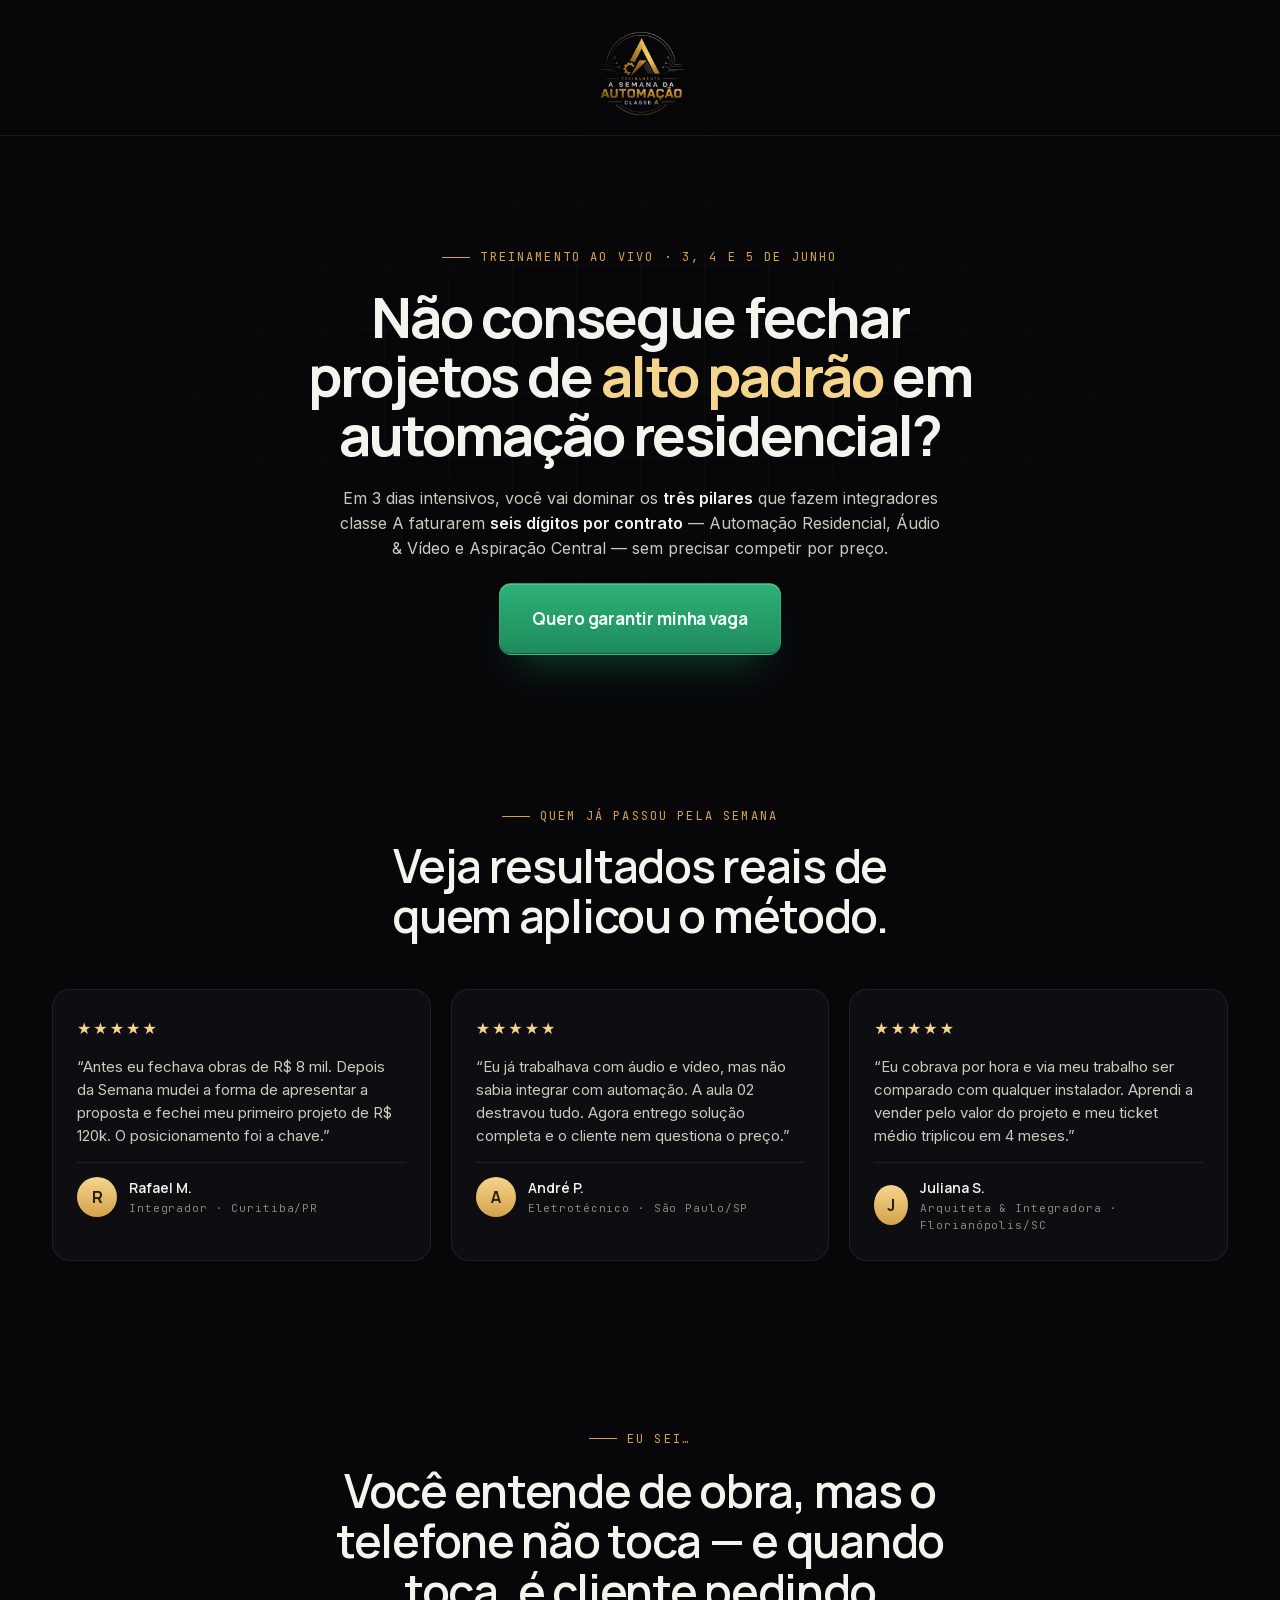
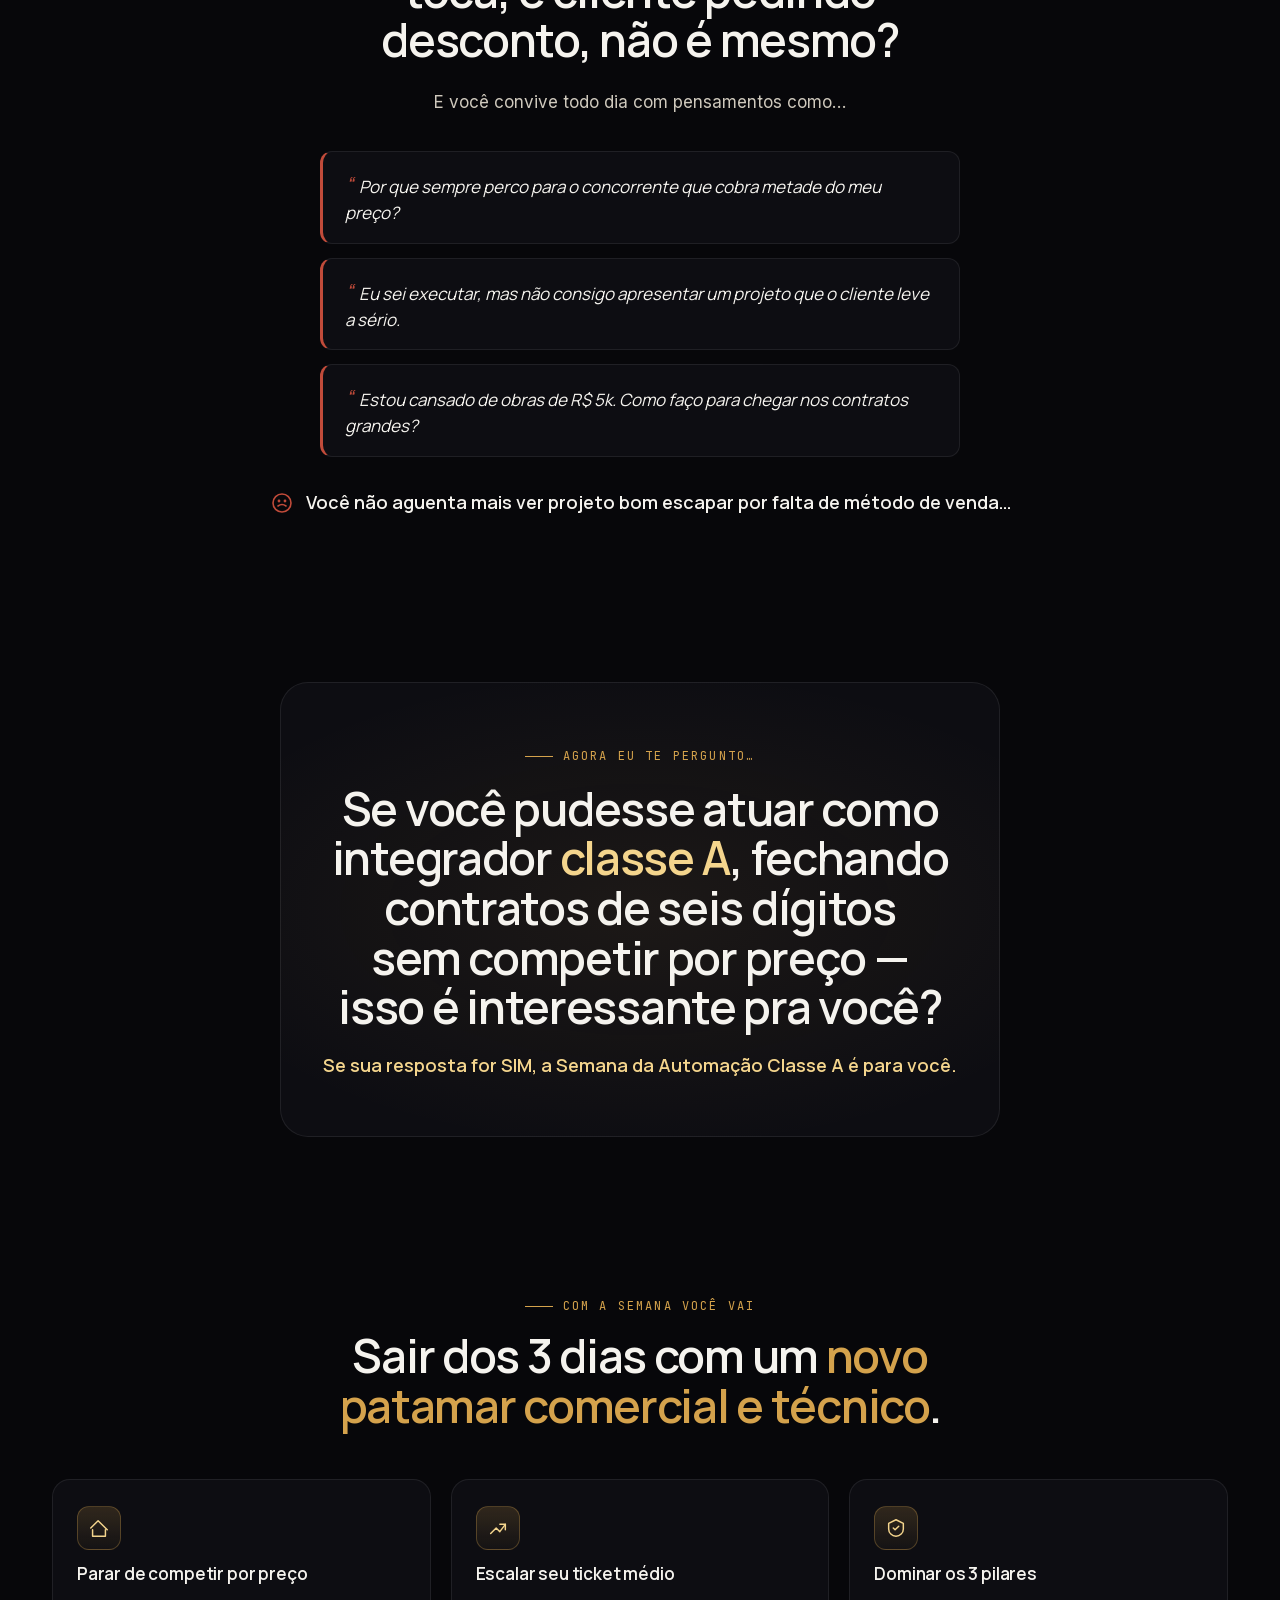
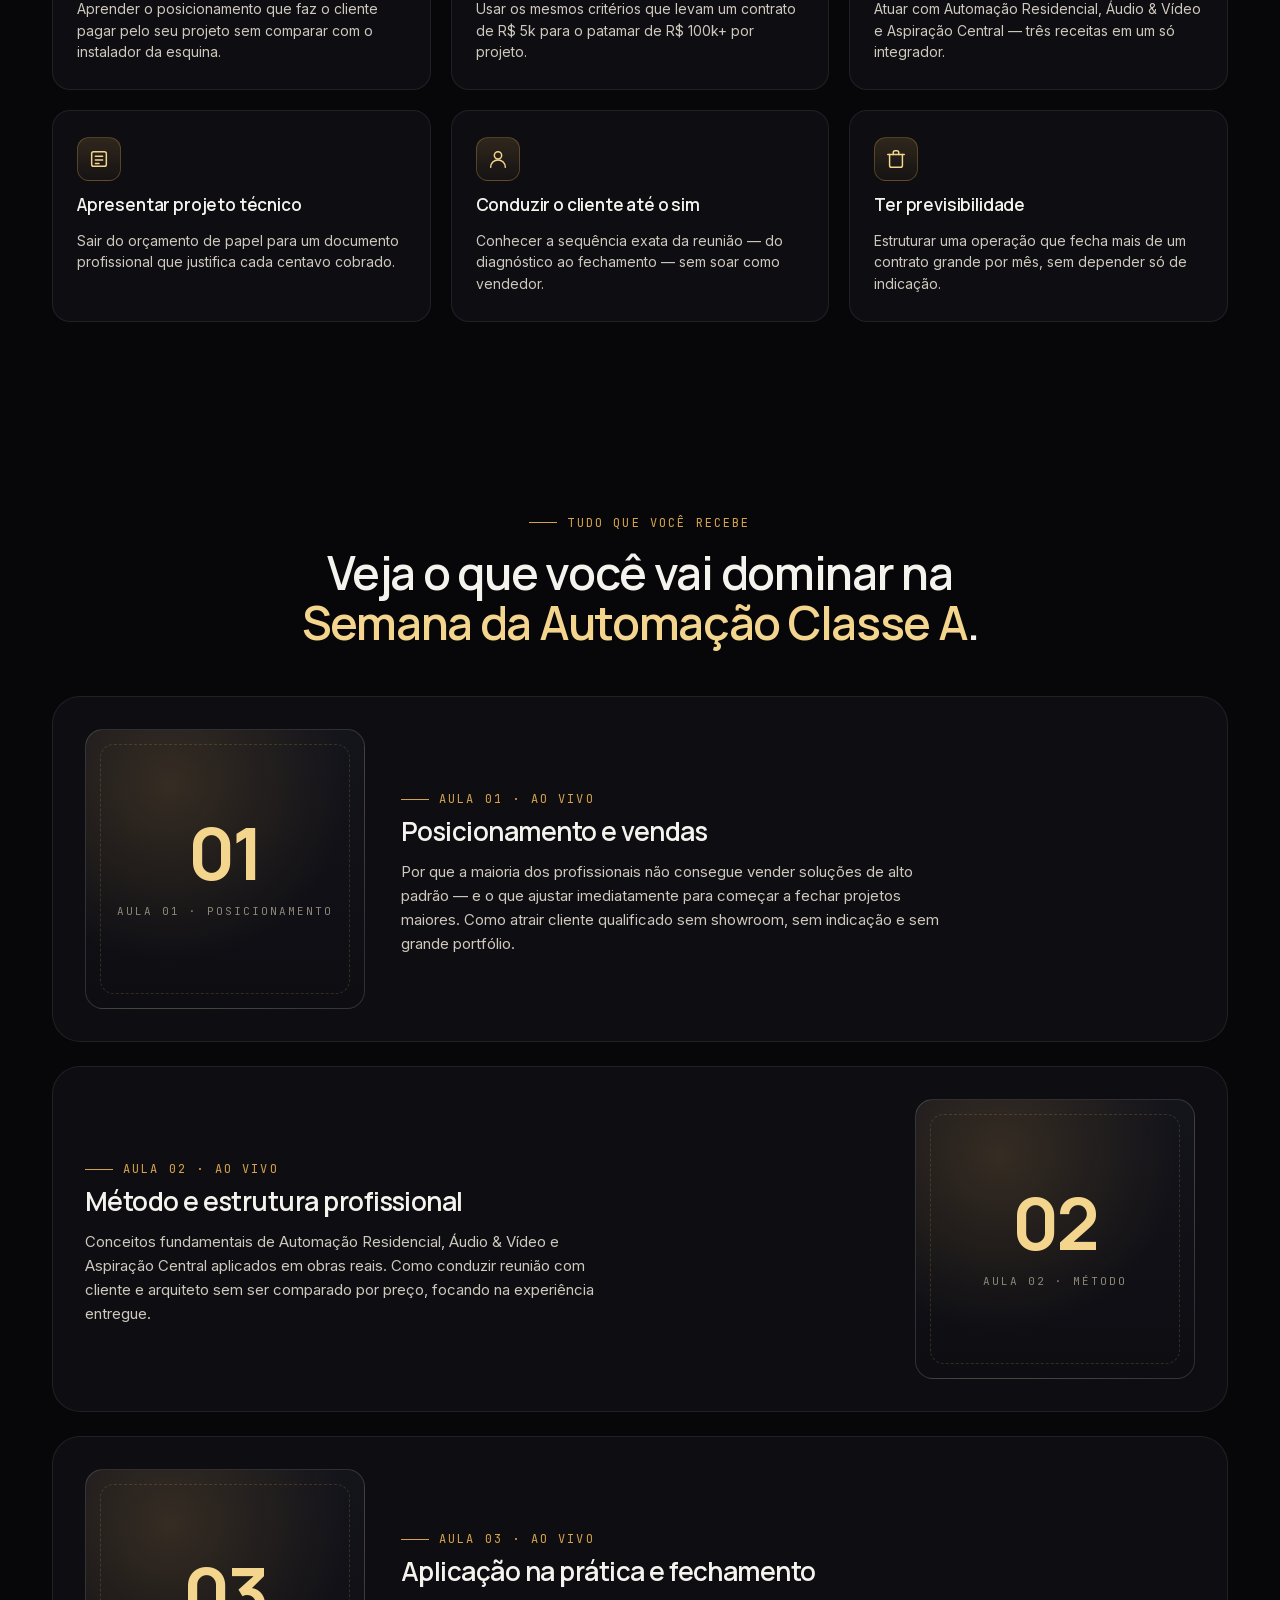
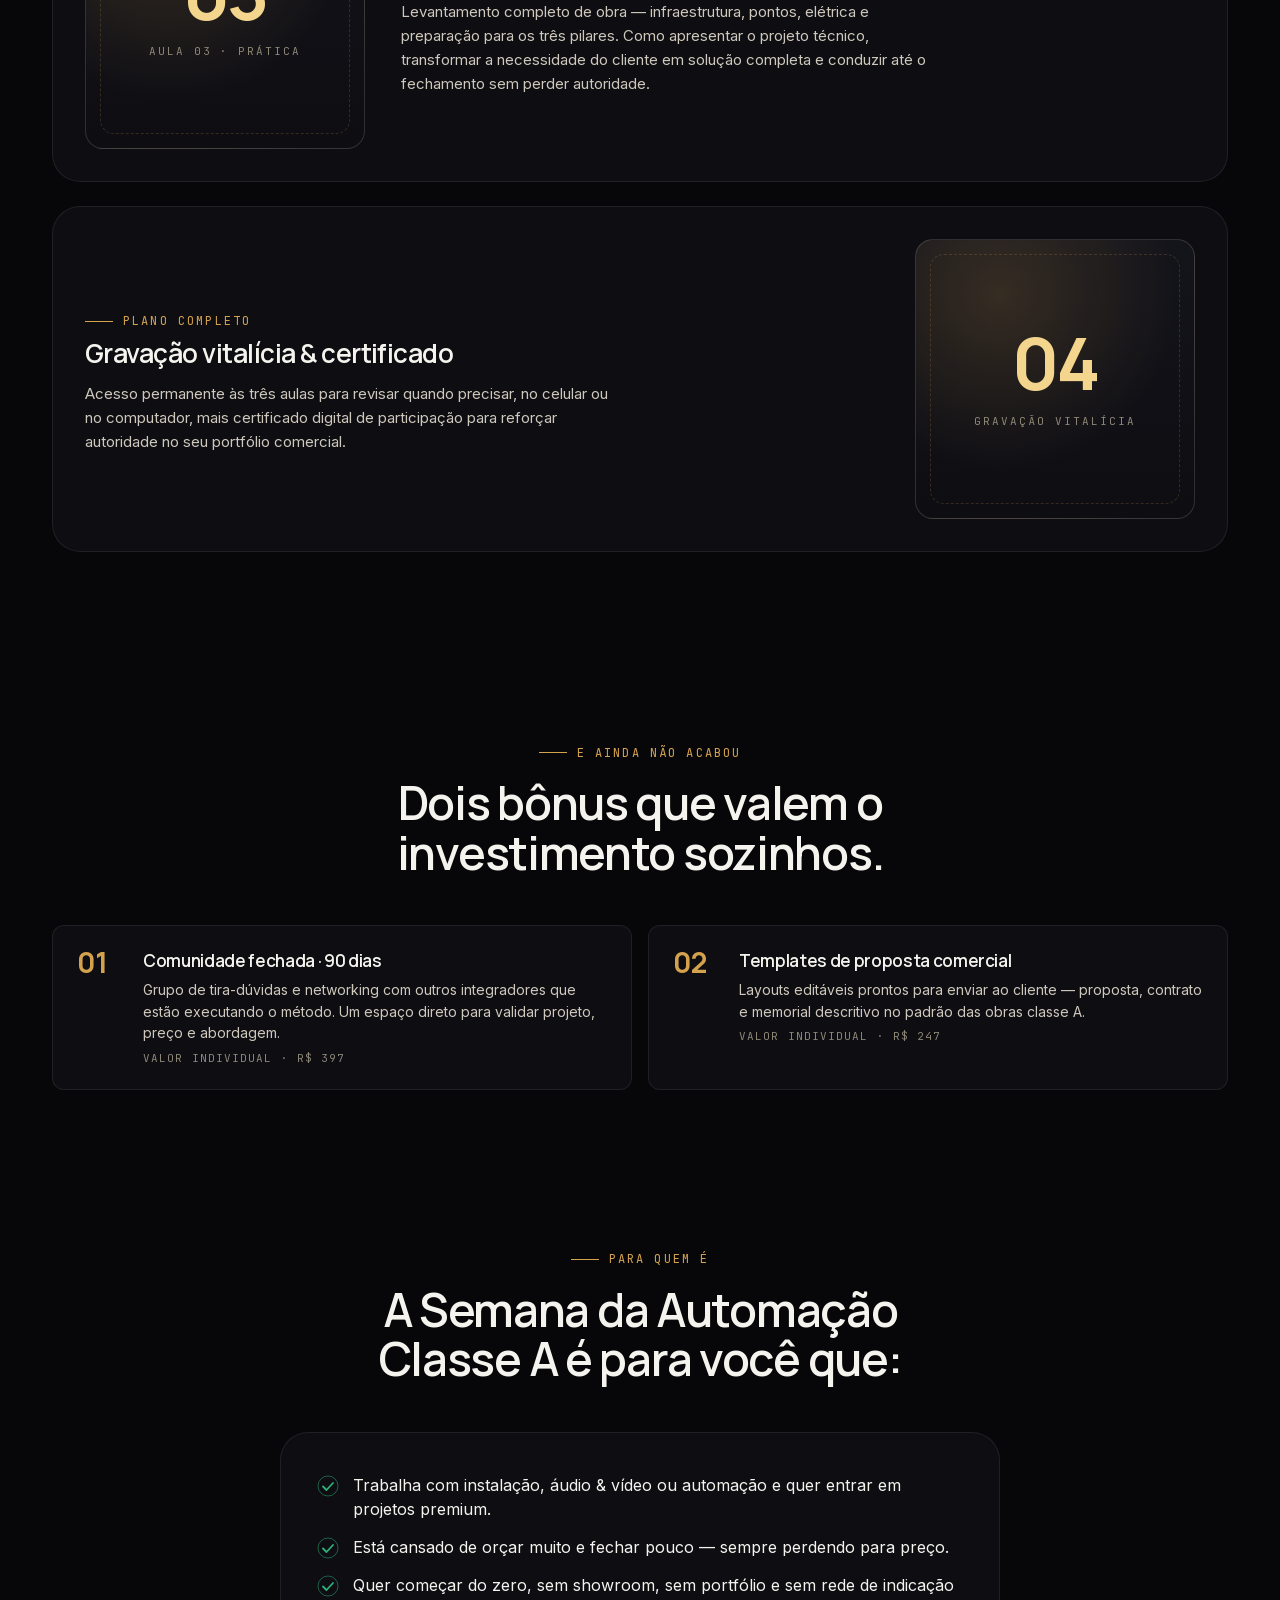
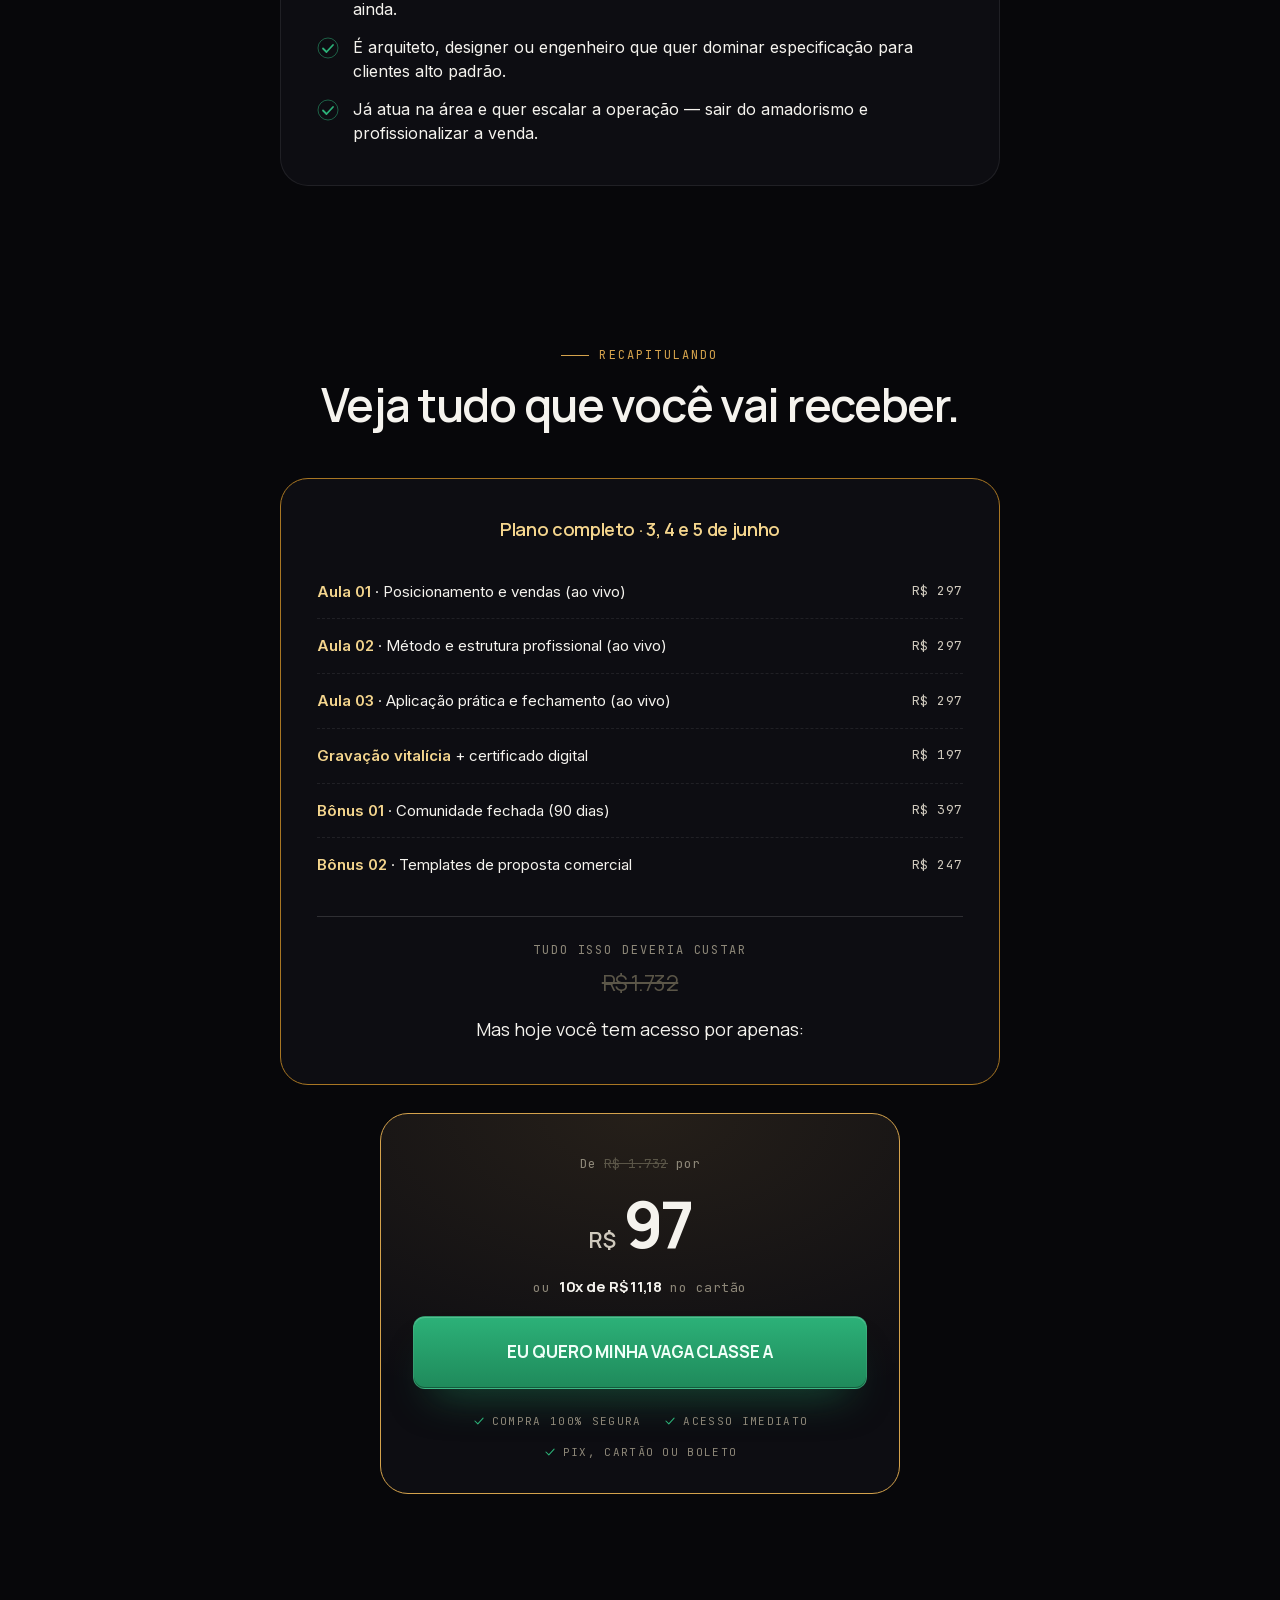
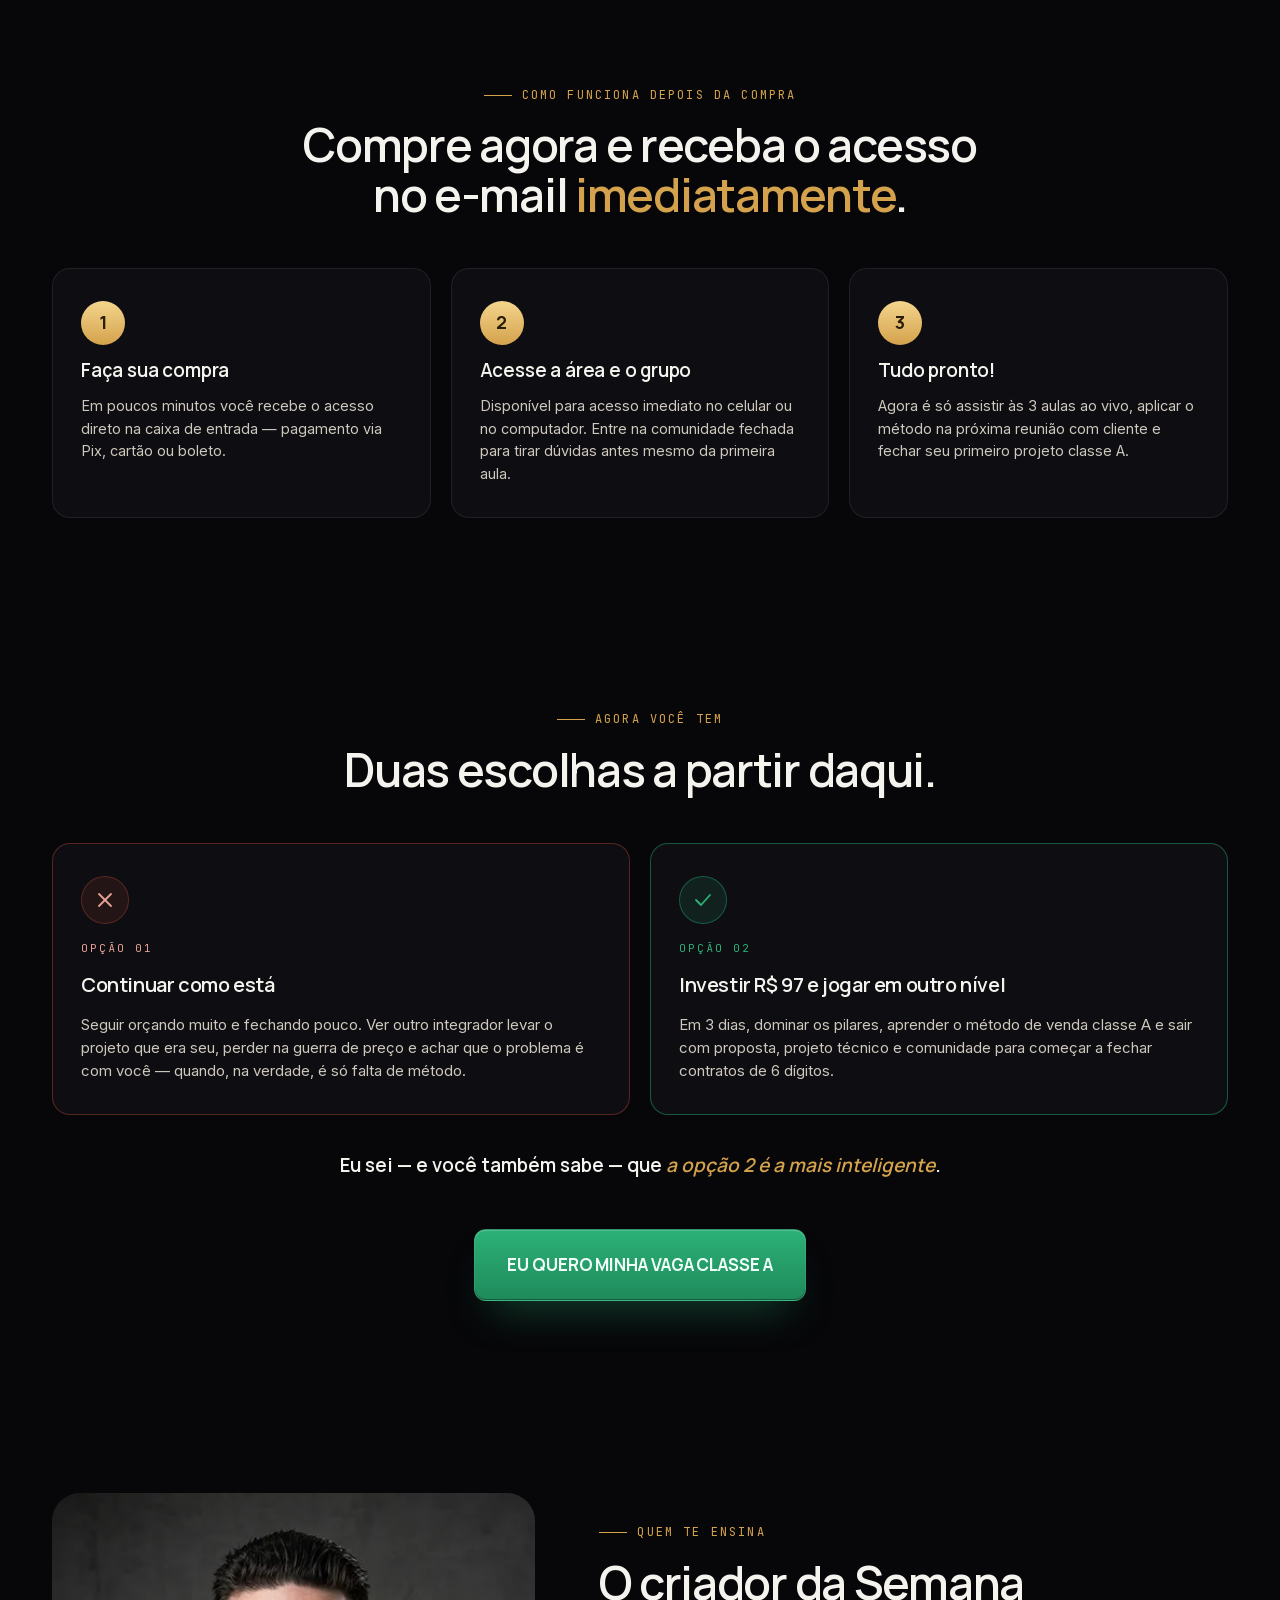
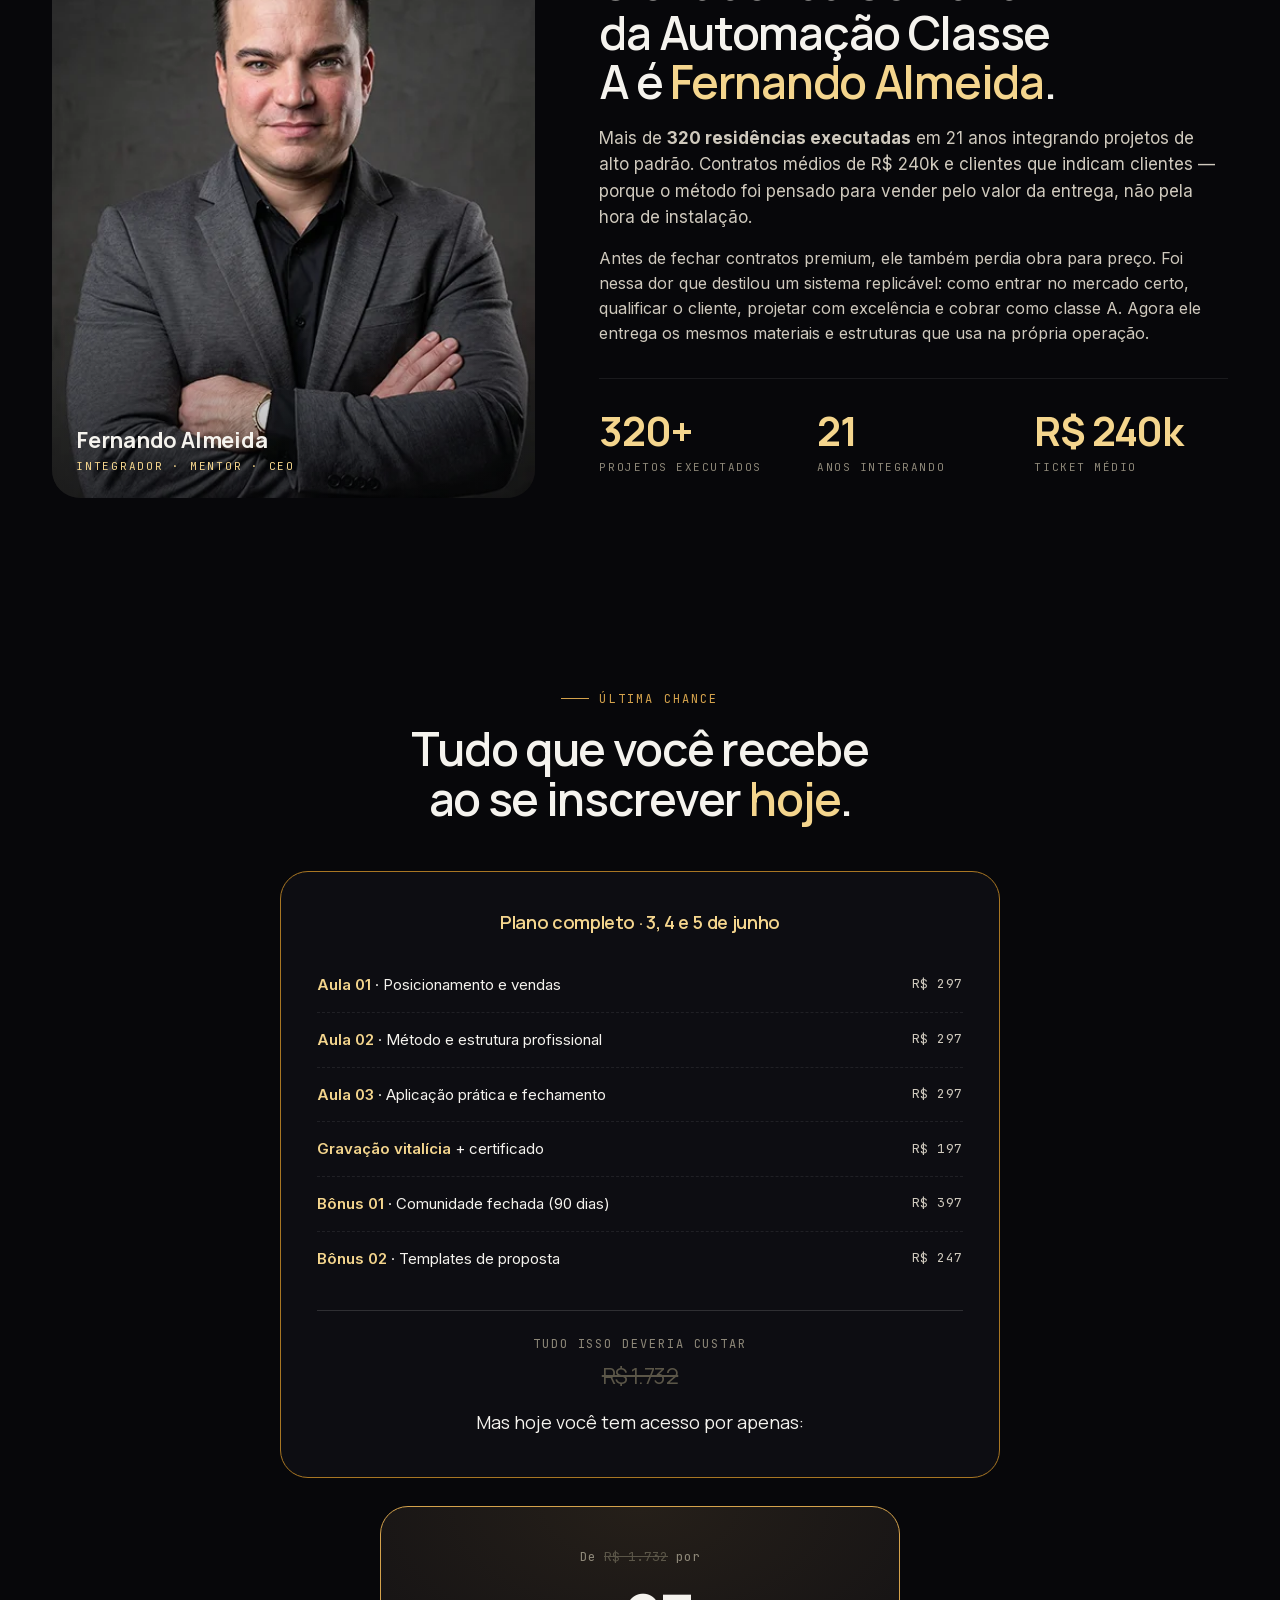
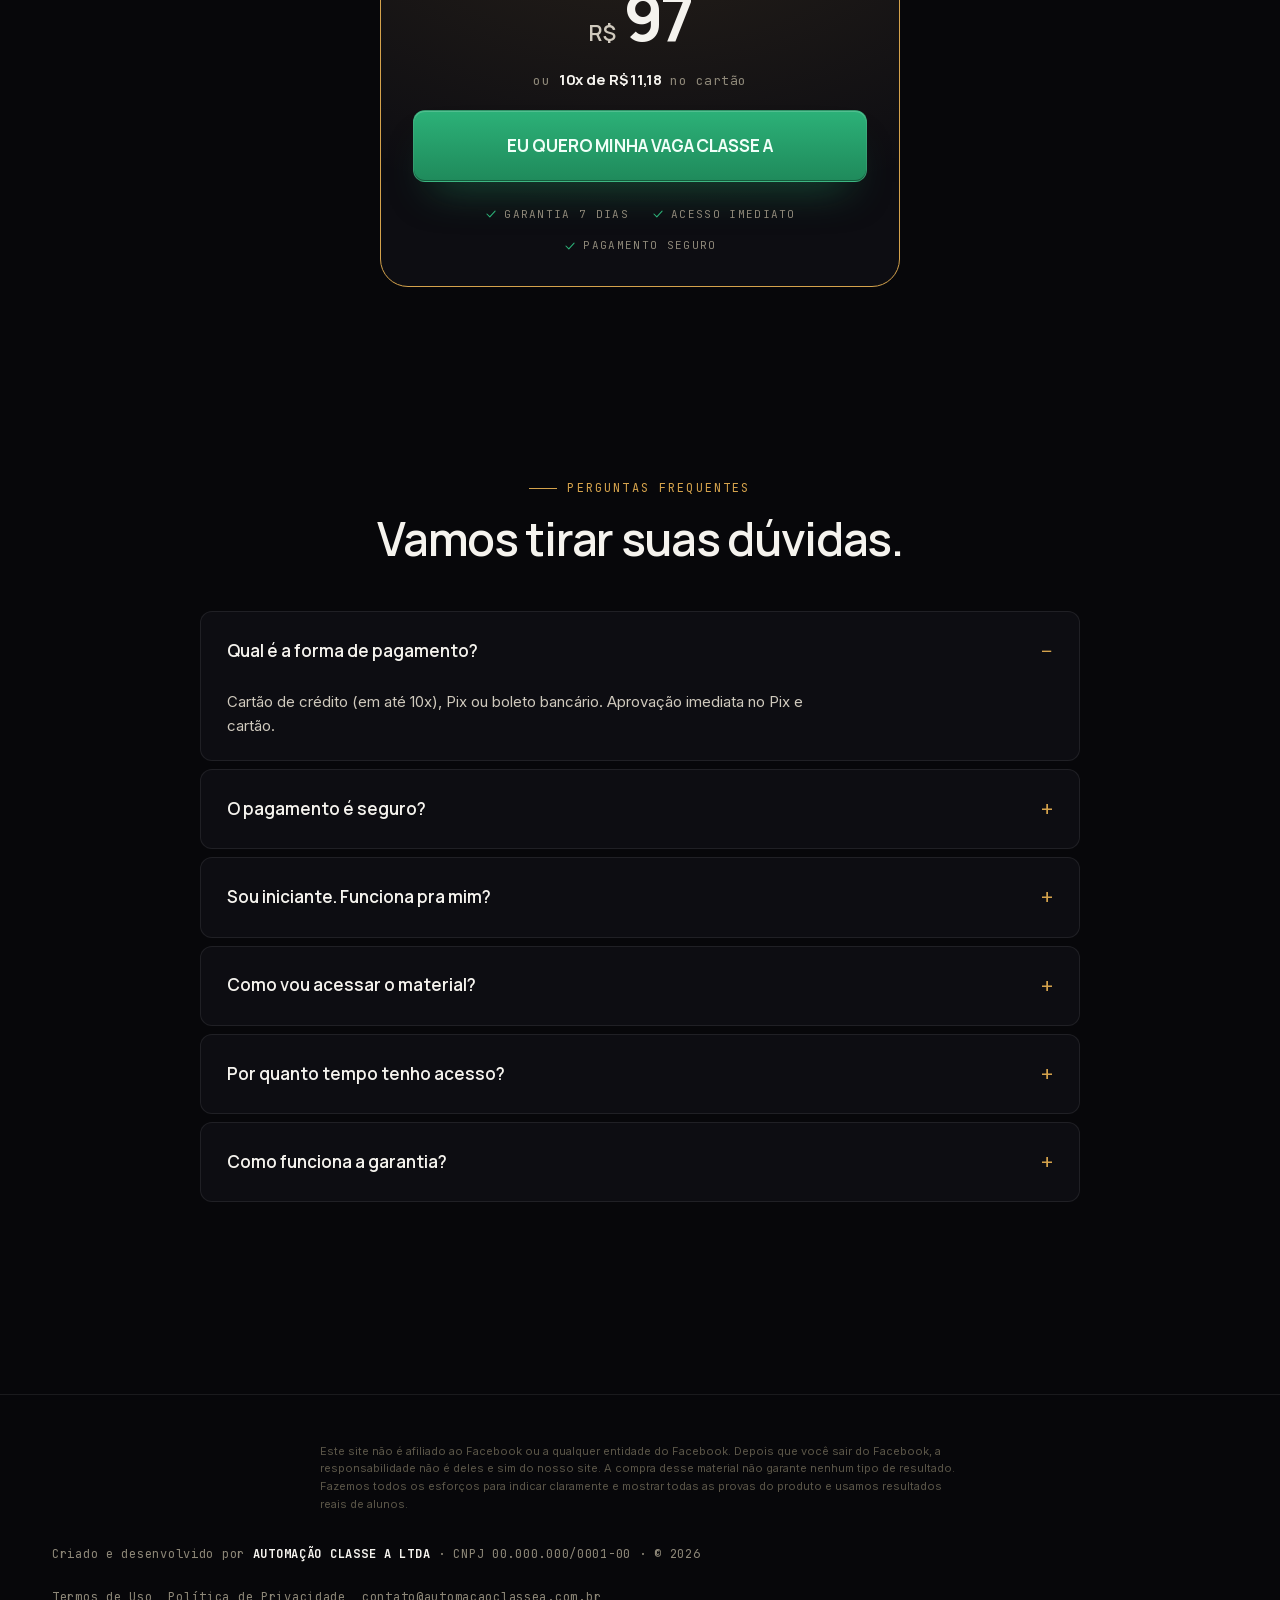
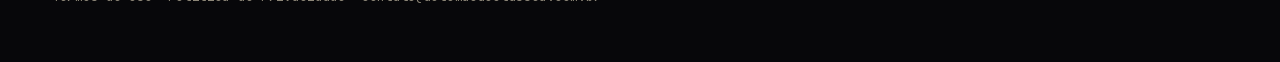
==== index2.html @ 4732d253 "Add index2.html and update thanks page" ====
<!doctype html>
<html lang="pt-BR" data-theme="dark">

<head>
  <meta charset="utf-8" />
  <meta name="viewport" content="width=device-width, initial-scale=1" />
  <title>Semana da Automação Classe A · Do zero ao cliente de alto padrão</title>

  <!-- Meta Pixel Code -->
  <script>
    !function (f, b, e, v, n, t, s) {
      if (f.fbq) return; n = f.fbq = function () {
        n.callMethod ?
          n.callMethod.apply(n, arguments) : n.queue.push(arguments)
      };
      if (!f._fbq) f._fbq = n; n.push = n; n.loaded = !0; n.version = '2.0';
      n.queue = []; t = b.createElement(e); t.async = !0;
      t.src = v; s = b.getElementsByTagName(e)[0];
      s.parentNode.insertBefore(t, s)
    }(window, document, 'script',
      'https://connect.facebook.net/en_US/fbevents.js');
    fbq('init', '855034380426900');
    fbq('track', 'PageView');
  </script>
  <noscript><img height="1" width="1" style="display:none"
      src="https://www.facebook.com/tr?id=855034380426900&ev=PageView&noscript=1" alt="" /></noscript>
  <!-- End Meta Pixel Code -->

  <link rel="preload" href="fonts/manrope-latin.woff2" as="font" type="font/woff2" crossorigin />
  <link rel="preload" href="fonts/inter-latin.woff2" as="font" type="font/woff2" crossorigin />
  <link rel="preload" href="fonts/jetbrainsmono-latin.woff2" as="font" type="font/woff2" crossorigin />

  <link rel="stylesheet" href="styles.css" />

  <style>
    /* =============================================================
       Estilos específicos do modelo-olimpo (PAS + AIDA + Hormozi)
       Estendem o design system de styles.css
       ============================================================= */

    /* ---------- Bloco 1 · Header simples ---------- */
    .lp-header {
      padding: 28px 0 16px;
      text-align: center;
      border-bottom: 1px solid var(--line);
    }
    .lp-header img {
      width: 88px;
      height: auto;
      margin: 0 auto;
      display: block;
      filter: drop-shadow(0 8px 18px rgba(0, 0, 0, 0.5));
    }

    /* ---------- Bloco 2 · Hero (variante PAS, sem countdown) ---------- */
    .hero.hero--pas { padding-top: 64px; padding-bottom: 64px; }
    @media (max-width: 820px) {
      .hero.hero--pas { padding-top: 48px; padding-bottom: 48px; }
    }
    .hero--pas .hero-inner-2 {
      max-width: 760px;
      margin: 0 auto;
      text-align: center;
      display: flex;
      flex-direction: column;
      align-items: center;
      gap: 22px;
      padding: 48px 0 24px;
    }
    .hero--pas h1 {
      font-size: clamp(36px, 4.4vw, 58px);
      line-height: 1.04;
      letter-spacing: -0.034em;
      font-weight: 700;
    }
    .hero--pas .hero-lead { max-width: 60ch; margin: 0 auto; }
    .hero--pas .hero-lead strong { color: var(--fg-0); font-weight: 600; }

    /* ---------- Bloco 3 · Prova social ---------- */
    .proof-grid {
      display: grid;
      grid-template-columns: repeat(3, 1fr);
      gap: 20px;
      margin-top: 48px;
    }
    @media (max-width: 880px) { .proof-grid { grid-template-columns: 1fr; } }

    .proof-card {
      background: var(--bg-1);
      border: 1px solid var(--line);
      border-radius: var(--r-lg);
      padding: 26px 24px;
      display: flex;
      flex-direction: column;
      gap: 14px;
    }
    .proof-card .stars {
      color: var(--gold-0);
      font-size: 16px;
      letter-spacing: 2px;
    }
    .proof-card .quote {
      font-size: 15px;
      line-height: 1.55;
      color: var(--fg-1);
    }
    .proof-card .person {
      display: flex;
      align-items: center;
      gap: 12px;
      padding-top: 14px;
      border-top: 1px solid var(--line);
    }
    .proof-card .avatar {
      width: 40px;
      height: 40px;
      border-radius: 50%;
      background: linear-gradient(180deg, var(--gold-0), var(--gold-1));
      color: #2a1d05;
      font-family: var(--font-display);
      font-weight: 700;
      font-size: 16px;
      display: flex;
      align-items: center;
      justify-content: center;
    }
    .proof-card .who { display: flex; flex-direction: column; gap: 2px; }
    .proof-card .who .name {
      font-family: var(--font-display);
      font-weight: 600;
      font-size: 14px;
      color: var(--fg-0);
    }
    .proof-card .who .meta {
      font-family: var(--font-mono);
      font-size: 11px;
      letter-spacing: 0.08em;
      color: var(--fg-2);
    }

    /* ---------- Bloco 4 · Dor / agitação ---------- */
    .pain-block { max-width: 760px; margin: 0 auto; text-align: center; }
    .pain-thoughts {
      list-style: none;
      padding: 0;
      margin: 36px auto 0;
      display: flex;
      flex-direction: column;
      gap: 14px;
      max-width: 640px;
    }
    .pain-thoughts li {
      background: var(--bg-1);
      border: 1px solid var(--line);
      border-left: 3px solid var(--danger);
      border-radius: var(--r-md);
      padding: 18px 22px;
      font-family: var(--font-display);
      font-size: 17px;
      line-height: 1.4;
      color: var(--fg-0);
      text-align: left;
      font-style: italic;
    }
    .pain-thoughts li::before {
      content: "“";
      color: var(--danger);
      margin-right: 6px;
      font-size: 22px;
    }
    .pain-close {
      display: inline-flex;
      align-items: center;
      gap: 12px;
      margin-top: 32px;
      font-family: var(--font-display);
      font-weight: 600;
      font-size: 18px;
      color: var(--fg-0);
    }
    .pain-close svg { color: var(--danger); flex-shrink: 0; }

    /* ---------- Bloco 5 · Pergunta-ponte ---------- */
    .bridge {
      text-align: center;
      max-width: 720px;
      margin: 0 auto;
      padding: 56px 32px;
      background:
        radial-gradient(800px 400px at 50% 50%, rgba(212,162,76,0.08), transparent 60%),
        var(--bg-1);
      border: 1px solid var(--line);
      border-radius: var(--r-xl);
    }
    .bridge .eyebrow { justify-content: center; }
    .bridge h2 { margin-top: 18px; }
    .bridge .anchor {
      margin-top: 20px;
      font-family: var(--font-display);
      font-size: 18px;
      color: var(--gold-0);
      font-weight: 600;
    }

    /* ---------- Bloco 6 · "Com o produto você vai…" ---------- */
    .benefits-grid {
      display: grid;
      grid-template-columns: repeat(3, 1fr);
      gap: 20px;
      margin-top: 48px;
    }
    @media (max-width: 960px) { .benefits-grid { grid-template-columns: repeat(2, 1fr); } }
    @media (max-width: 600px) { .benefits-grid { grid-template-columns: 1fr; } }

    .benefit {
      background: var(--bg-1);
      border: 1px solid var(--line);
      border-radius: var(--r-lg);
      padding: 26px 24px;
      display: flex;
      flex-direction: column;
      gap: 14px;
      transition: border-color 0.25s, transform 0.25s;
    }
    .benefit:hover { border-color: var(--gold-2); transform: translateY(-3px); }
    .benefit-icon {
      width: 44px;
      height: 44px;
      border-radius: 12px;
      background: linear-gradient(180deg, rgba(212,162,76,0.18), rgba(212,162,76,0.04));
      border: 1px solid rgba(212,162,76,0.3);
      color: var(--gold-0);
      display: flex;
      align-items: center;
      justify-content: center;
    }
    .benefit h3 {
      font-size: 17px;
      font-weight: 600;
      letter-spacing: -0.01em;
    }
    .benefit p {
      font-size: 14px;
      line-height: 1.55;
      color: var(--fg-1);
    }

    /* ---------- Bloco 7 · Entregáveis (cards alternados) ---------- */
    .deliverables {
      display: flex;
      flex-direction: column;
      gap: 24px;
      margin-top: 48px;
    }
    .deliverable {
      display: grid;
      grid-template-columns: 280px 1fr;
      gap: 36px;
      align-items: center;
      background: var(--bg-1);
      border: 1px solid var(--line);
      border-radius: var(--r-xl);
      padding: 32px;
    }
    .deliverable.reverse { grid-template-columns: 1fr 280px; }
    .deliverable.reverse .deliverable-visual { order: 2; }
    @media (max-width: 820px) {
      .deliverable, .deliverable.reverse {
        grid-template-columns: 1fr;
        gap: 24px;
        padding: 28px 22px;
      }
      .deliverable.reverse .deliverable-visual { order: 0; }
    }

    .deliverable-visual {
      aspect-ratio: 1 / 1;
      border-radius: var(--r-lg);
      background:
        radial-gradient(circle at 30% 20%, rgba(212,162,76,0.18), transparent 60%),
        linear-gradient(180deg, var(--bg-2), var(--bg-1));
      border: 1px solid var(--line-strong);
      display: flex;
      flex-direction: column;
      align-items: center;
      justify-content: center;
      gap: 14px;
      position: relative;
      overflow: hidden;
    }
    .deliverable-visual::before {
      content: "";
      position: absolute;
      inset: 14px;
      border: 1px dashed rgba(212, 162, 76, 0.2);
      border-radius: calc(var(--r-lg) - 4px);
      pointer-events: none;
    }
    .deliverable-visual .num {
      font-family: var(--font-display);
      font-size: 72px;
      font-weight: 700;
      letter-spacing: -0.04em;
      color: var(--gold-0);
      line-height: 1;
    }
    .deliverable-visual .label {
      font-family: var(--font-mono);
      font-size: 11px;
      letter-spacing: 0.18em;
      text-transform: uppercase;
      color: var(--fg-2);
    }
    .deliverable-content .eyebrow { margin-bottom: 8px; }
    .deliverable-content h3 { font-size: 26px; }
    .deliverable-content p {
      margin-top: 12px;
      color: var(--fg-1);
      font-size: 15px;
      line-height: 1.6;
      max-width: 60ch;
    }

    /* ---------- Bloco 9 · Para quem é ---------- */
    .for-you {
      max-width: 720px;
      margin: 48px auto 0;
      background: var(--bg-1);
      border: 1px solid var(--line);
      border-radius: var(--r-xl);
      padding: 40px 36px;
    }
    .for-you ul {
      list-style: none;
      padding: 0;
      margin: 0;
      display: flex;
      flex-direction: column;
      gap: 14px;
    }
    .for-you li {
      display: flex;
      gap: 14px;
      align-items: flex-start;
      font-size: 16px;
      color: var(--fg-0);
      line-height: 1.5;
    }
    .for-you li svg { color: var(--accent-hi); flex-shrink: 0; margin-top: 2px; }
    @media (max-width: 600px) { .for-you { padding: 28px 22px; } }

    /* ---------- Bloco 10 · Recapitulação da oferta ---------- */
    .stack-recap {
      max-width: 720px;
      margin: 48px auto 0;
      background: var(--bg-1);
      border: 1px solid var(--gold-2);
      border-radius: var(--r-xl);
      padding: 40px 36px;
    }
    .stack-recap h3 {
      font-family: var(--font-display);
      font-size: 18px;
      font-weight: 600;
      color: var(--gold-0);
      margin-bottom: 24px;
      text-align: center;
    }
    .stack-list {
      list-style: none;
      padding: 0;
      margin: 0;
      display: flex;
      flex-direction: column;
    }
    .stack-list li {
      display: flex;
      justify-content: space-between;
      align-items: center;
      gap: 16px;
      padding: 16px 0;
      border-bottom: 1px dashed var(--line);
      font-size: 15px;
      color: var(--fg-0);
      line-height: 1.45;
    }
    .stack-list li:last-child { border-bottom: 0; }
    .stack-list .item-name { flex: 1; }
    .stack-list .item-name strong { color: var(--gold-0); font-weight: 600; }
    .stack-list .item-val {
      font-family: var(--font-mono);
      font-size: 13px;
      color: var(--fg-1);
      white-space: nowrap;
      letter-spacing: 0.04em;
    }
    .stack-total {
      margin-top: 24px;
      padding-top: 24px;
      border-top: 1px solid var(--line-strong);
      text-align: center;
    }
    .stack-total .total-label {
      font-family: var(--font-mono);
      font-size: 12px;
      letter-spacing: 0.16em;
      text-transform: uppercase;
      color: var(--fg-2);
    }
    .stack-total .total-from {
      margin-top: 6px;
      font-family: var(--font-display);
      font-size: 22px;
      color: var(--fg-3);
      text-decoration: line-through;
      letter-spacing: -0.02em;
    }
    .stack-anchor {
      text-align: center;
      margin-top: 16px;
      font-family: var(--font-display);
      font-size: 18px;
      color: var(--fg-0);
    }
    @media (max-width: 600px) { .stack-recap { padding: 28px 22px; } }

    /* ---------- Bloco 11/15 · Oferta empilhada principal ---------- */
    .offer-stack-card {
      max-width: 520px;
      margin: 28px auto 0;
      background:
        radial-gradient(900px 500px at 50% 0%, rgba(212,162,76,0.12), transparent 60%),
        var(--bg-1);
      border: 1px solid var(--gold-1);
      border-radius: var(--r-xl);
      padding: 40px 32px 32px;
      text-align: center;
      display: flex;
      flex-direction: column;
      gap: 18px;
    }
    .offer-stack-card .from {
      font-family: var(--font-mono);
      font-size: 13px;
      color: var(--fg-2);
    }
    .offer-stack-card .from s { color: var(--fg-3); }
    .offer-stack-card .price-main {
      display: flex;
      align-items: baseline;
      justify-content: center;
      gap: 8px;
      flex-wrap: wrap;
    }
    .offer-stack-card .price-x {
      font-family: var(--font-display);
      font-size: 26px;
      font-weight: 700;
      color: var(--gold-0);
    }
    .offer-stack-card .price-currency {
      font-family: var(--font-display);
      font-size: 22px;
      font-weight: 600;
      color: var(--fg-1);
    }
    .offer-stack-card .price-value {
      font-family: var(--font-display);
      font-size: 64px;
      font-weight: 700;
      color: var(--fg-0);
      letter-spacing: -0.04em;
      line-height: 1;
    }
    .offer-stack-card .price-cash {
      font-family: var(--font-mono);
      font-size: 13px;
      color: var(--fg-2);
    }
    .offer-stack-card .price-cash strong {
      font-family: var(--font-display);
      font-weight: 700;
      color: var(--fg-0);
    }
    .offer-stack-card .seals {
      display: flex;
      gap: 14px 22px;
      justify-content: center;
      flex-wrap: wrap;
      font-family: var(--font-mono);
      font-size: 11px;
      letter-spacing: 0.12em;
      text-transform: uppercase;
      color: var(--fg-2);
      margin-top: 6px;
    }
    .offer-stack-card .seals span {
      display: inline-flex;
      align-items: center;
      gap: 6px;
    }
    .offer-stack-card .seals svg { color: var(--accent-hi); }
    @media (max-width: 480px) {
      .offer-stack-card .price-value { font-size: 52px; }
    }

    /* ---------- Bloco 12 · Passo a passo pós-compra ---------- */
    .steps {
      display: grid;
      grid-template-columns: repeat(3, 1fr);
      gap: 20px;
      margin-top: 48px;
    }
    @media (max-width: 880px) { .steps { grid-template-columns: 1fr; } }

    .step {
      background: var(--bg-1);
      border: 1px solid var(--line);
      border-radius: var(--r-lg);
      padding: 32px 28px;
      display: flex;
      flex-direction: column;
      gap: 14px;
      position: relative;
    }
    .step-num {
      width: 44px;
      height: 44px;
      border-radius: 50%;
      background: linear-gradient(180deg, var(--gold-0), var(--gold-1));
      color: #2a1d05;
      font-family: var(--font-display);
      font-weight: 700;
      font-size: 18px;
      display: flex;
      align-items: center;
      justify-content: center;
    }
    .step h3 {
      font-size: 19px;
      font-weight: 600;
      letter-spacing: -0.01em;
    }
    .step p {
      font-size: 14.5px;
      line-height: 1.55;
      color: var(--fg-1);
    }

    /* ---------- Bloco 13 · Duas opções ---------- */
    .choices {
      display: grid;
      grid-template-columns: 1fr 1fr;
      gap: 20px;
      margin-top: 48px;
    }
    @media (max-width: 820px) { .choices { grid-template-columns: 1fr; } }

    .choice {
      background: var(--bg-1);
      border: 1px solid var(--line);
      border-radius: var(--r-lg);
      padding: 32px 28px;
      display: flex;
      flex-direction: column;
      gap: 16px;
    }
    .choice-bad { border-color: rgba(193, 75, 58, 0.4); }
    .choice-good { border-color: rgba(44, 177, 120, 0.45); }

    .choice-icon {
      width: 48px;
      height: 48px;
      border-radius: 50%;
      display: flex;
      align-items: center;
      justify-content: center;
    }
    .choice-bad .choice-icon {
      background: rgba(193, 75, 58, 0.12);
      border: 1px solid rgba(193, 75, 58, 0.35);
      color: #e6a195;
    }
    .choice-good .choice-icon {
      background: rgba(44, 177, 120, 0.12);
      border: 1px solid rgba(44, 177, 120, 0.4);
      color: var(--accent-hi);
    }
    .choice .label {
      font-family: var(--font-mono);
      font-size: 11px;
      letter-spacing: 0.18em;
      text-transform: uppercase;
    }
    .choice-bad .label { color: #e6a195; }
    .choice-good .label { color: var(--accent-hi); }
    .choice h3 { font-size: 20px; font-weight: 600; }
    .choice p {
      font-size: 15px;
      line-height: 1.55;
      color: var(--fg-1);
    }
    .choice-conclusion {
      max-width: 640px;
      margin: 36px auto 0;
      text-align: center;
      font-family: var(--font-display);
      font-size: 19px;
      font-weight: 600;
      color: var(--fg-0);
    }
    .choice-conclusion .gold-soft { font-style: italic; }
  </style>
</head>

<body>

  <!-- ==================== BLOCO 1 · HEADER ==================== -->
  <header class="lp-header" data-screen-label="01 Header">
    <div class="container">
      <img src="uploads/logo-automacaoclassea.webp" alt="Automação Classe A" />
    </div>
  </header>

  <!-- ==================== BLOCO 2 · HERO / HEADLINE ==================== -->
  <section class="hero hero--pas" data-screen-label="02 Hero">
    <div class="hero-grid-overlay"></div>
    <div class="container">
      <div class="hero-inner-2">
        <span class="eyebrow">Treinamento ao vivo · 3, 4 e 5 de junho</span>
        <h1>
          Não consegue fechar projetos de <span class="gold">alto padrão</span> em automação residencial?
        </h1>
        <p class="hero-lead">
          Em 3 dias intensivos, você vai dominar os <strong>três pilares</strong> que fazem integradores classe A
          faturarem <strong>seis dígitos por contrato</strong> — Automação Residencial, Áudio &amp; Vídeo e Aspiração
          Central — sem precisar competir por preço.
        </p>
        <a href="#oferta" class="btn btn-primary btn-lg">Quero garantir minha vaga</a>
      </div>
    </div>
  </section>

  <!-- ==================== BLOCO 3 · PROVA SOCIAL ==================== -->
  <section class="section section-tight" data-screen-label="03 Prova social">
    <div class="container">
      <div class="section-head center">
        <span class="eyebrow">Quem já passou pela semana</span>
        <h2>Veja resultados reais de quem aplicou o método.</h2>
      </div>

      <!-- TODO: substituir por prints reais (WhatsApp, dashboards, depoimentos em vídeo) -->
      <div class="proof-grid">

        <article class="proof-card">
          <div class="stars" aria-label="5 de 5 estrelas">★★★★★</div>
          <p class="quote">
            “Antes eu fechava obras de R$ 8 mil. Depois da Semana mudei a forma de apresentar a proposta e fechei meu
            primeiro projeto de R$ 120k. O posicionamento foi a chave.”
          </p>
          <div class="person">
            <div class="avatar" aria-hidden="true">R</div>
            <div class="who">
              <span class="name">Rafael M.</span>
              <span class="meta">Integrador · Curitiba/PR</span>
            </div>
          </div>
        </article>

        <article class="proof-card">
          <div class="stars" aria-label="5 de 5 estrelas">★★★★★</div>
          <p class="quote">
            “Eu já trabalhava com áudio e vídeo, mas não sabia integrar com automação. A aula 02 destravou tudo. Agora
            entrego solução completa e o cliente nem questiona o preço.”
          </p>
          <div class="person">
            <div class="avatar" aria-hidden="true">A</div>
            <div class="who">
              <span class="name">André P.</span>
              <span class="meta">Eletrotécnico · São Paulo/SP</span>
            </div>
          </div>
        </article>

        <article class="proof-card">
          <div class="stars" aria-label="5 de 5 estrelas">★★★★★</div>
          <p class="quote">
            “Eu cobrava por hora e via meu trabalho ser comparado com qualquer instalador. Aprendi a vender pelo valor
            do projeto e meu ticket médio triplicou em 4 meses.”
          </p>
          <div class="person">
            <div class="avatar" aria-hidden="true">J</div>
            <div class="who">
              <span class="name">Juliana S.</span>
              <span class="meta">Arquiteta &amp; Integradora · Florianópolis/SC</span>
            </div>
          </div>
        </article>

      </div>
    </div>
  </section>

  <!-- ==================== BLOCO 4 · DOR / AGITAÇÃO ==================== -->
  <section class="section" data-screen-label="04 Dor">
    <div class="container">
      <div class="pain-block">
        <span class="eyebrow" style="justify-content: center;">Eu sei…</span>
        <h2 style="margin-top: 18px;">
          Você entende de obra, mas o telefone não toca — e quando toca, é cliente pedindo desconto, não é mesmo?
        </h2>

        <p class="lead" style="margin: 24px auto 0;">
          E você convive todo dia com pensamentos como…
        </p>

        <ul class="pain-thoughts">
          <li>Por que sempre perco para o concorrente que cobra metade do meu preço?</li>
          <li>Eu sei executar, mas não consigo apresentar um projeto que o cliente leve a sério.</li>
          <li>Estou cansado de obras de R$ 5k. Como faço para chegar nos contratos grandes?</li>
        </ul>

        <div class="pain-close">
          <svg width="24" height="24" viewBox="0 0 24 24" fill="none" stroke="currentColor" stroke-width="1.6"
            stroke-linecap="round" stroke-linejoin="round" aria-hidden="true">
            <circle cx="12" cy="12" r="9" />
            <path d="M8 15 Q12 12 16 15" />
            <circle cx="9" cy="10" r="0.6" fill="currentColor" />
            <circle cx="15" cy="10" r="0.6" fill="currentColor" />
          </svg>
          <span>Você não aguenta mais ver projeto bom escapar por falta de método de venda…</span>
        </div>
      </div>
    </div>
  </section>

  <!-- ==================== BLOCO 5 · PERGUNTA-PONTE ==================== -->
  <section class="section section-tight" data-screen-label="05 Pergunta-ponte">
    <div class="container">
      <div class="bridge">
        <span class="eyebrow">Agora eu te pergunto…</span>
        <h2>
          Se você pudesse atuar como integrador <span class="gold">classe A</span>, fechando contratos de seis dígitos
          sem competir por preço — isso é interessante pra você?
        </h2>
        <p class="anchor">Se sua resposta for SIM, a Semana da Automação Classe A é para você.</p>
      </div>
    </div>
  </section>

  <!-- ==================== BLOCO 6 · COM A SEMANA VOCÊ VAI… ==================== -->
  <section class="section" data-screen-label="06 Benefícios">
    <div class="container">
      <div class="section-head center">
        <span class="eyebrow">Com a Semana você vai</span>
        <h2>Sair dos 3 dias com um <span class="gold-soft">novo patamar comercial e técnico</span>.</h2>
      </div>

      <div class="benefits-grid">

        <div class="benefit">
          <div class="benefit-icon">
            <svg width="22" height="22" viewBox="0 0 24 24" fill="none" stroke="currentColor" stroke-width="1.6"
              stroke-linecap="round" stroke-linejoin="round">
              <path d="M3 12 L11 4 L21 14" />
              <path d="M5 14 V21 H19 V14" />
            </svg>
          </div>
          <h3>Parar de competir por preço</h3>
          <p>Aprender o posicionamento que faz o cliente pagar pelo seu projeto sem comparar com o instalador da
            esquina.</p>
        </div>

        <div class="benefit">
          <div class="benefit-icon">
            <svg width="22" height="22" viewBox="0 0 24 24" fill="none" stroke="currentColor" stroke-width="1.6"
              stroke-linecap="round" stroke-linejoin="round">
              <path d="M4 18 L10 12 L14 16 L20 8" />
              <path d="M14 8 H20 V14" />
            </svg>
          </div>
          <h3>Escalar seu ticket médio</h3>
          <p>Usar os mesmos critérios que levam um contrato de R$ 5k para o patamar de R$ 100k+ por projeto.</p>
        </div>

        <div class="benefit">
          <div class="benefit-icon">
            <svg width="22" height="22" viewBox="0 0 24 24" fill="none" stroke="currentColor" stroke-width="1.6"
              stroke-linecap="round" stroke-linejoin="round">
              <path d="M12 3 L4 7 V13 a8 8 0 0 0 8 8 a8 8 0 0 0 8 -8 V7 Z" />
              <path d="M9 12 L11 14 L15 10" />
            </svg>
          </div>
          <h3>Dominar os 3 pilares</h3>
          <p>Atuar com Automação Residencial, Áudio &amp; Vídeo e Aspiração Central — três receitas em um só
            integrador.</p>
        </div>

        <div class="benefit">
          <div class="benefit-icon">
            <svg width="22" height="22" viewBox="0 0 24 24" fill="none" stroke="currentColor" stroke-width="1.6"
              stroke-linecap="round" stroke-linejoin="round">
              <rect x="4" y="4" width="16" height="16" rx="2" />
              <path d="M8 9 H16" />
              <path d="M8 13 H16" />
              <path d="M8 17 H12" />
            </svg>
          </div>
          <h3>Apresentar projeto técnico</h3>
          <p>Sair do orçamento de papel para um documento profissional que justifica cada centavo cobrado.</p>
        </div>

        <div class="benefit">
          <div class="benefit-icon">
            <svg width="22" height="22" viewBox="0 0 24 24" fill="none" stroke="currentColor" stroke-width="1.6"
              stroke-linecap="round" stroke-linejoin="round">
              <circle cx="12" cy="8" r="4" />
              <path d="M4 21 a8 8 0 0 1 16 0" />
            </svg>
          </div>
          <h3>Conduzir o cliente até o sim</h3>
          <p>Conhecer a sequência exata da reunião — do diagnóstico ao fechamento — sem soar como vendedor.</p>
        </div>

        <div class="benefit">
          <div class="benefit-icon">
            <svg width="22" height="22" viewBox="0 0 24 24" fill="none" stroke="currentColor" stroke-width="1.6"
              stroke-linecap="round" stroke-linejoin="round">
              <path d="M3 7 H21" />
              <path d="M5 7 V19 a2 2 0 0 0 2 2 H17 a2 2 0 0 0 2 -2 V7" />
              <path d="M9 7 V5 a2 2 0 0 1 2 -2 H13 a2 2 0 0 1 2 2 V7" />
            </svg>
          </div>
          <h3>Ter previsibilidade</h3>
          <p>Estruturar uma operação que fecha mais de um contrato grande por mês, sem depender só de indicação.</p>
        </div>

      </div>
    </div>
  </section>

  <!-- ==================== BLOCO 7 · ENTREGÁVEIS PRINCIPAIS ==================== -->
  <section class="section" data-screen-label="07 Entregáveis">
    <div class="container">
      <div class="section-head center">
        <span class="eyebrow">Tudo que você recebe</span>
        <h2>Veja o que você vai dominar na <span class="gold">Semana da Automação Classe A</span>.</h2>
      </div>

      <div class="deliverables">

        <div class="deliverable">
          <div class="deliverable-visual">
            <span class="num">01</span>
            <span class="label">Aula 01 · Posicionamento</span>
          </div>
          <div class="deliverable-content">
            <span class="eyebrow">Aula 01 · Ao vivo</span>
            <h3>Posicionamento e vendas</h3>
            <p>
              Por que a maioria dos profissionais não consegue vender soluções de alto padrão — e o que ajustar
              imediatamente para começar a fechar projetos maiores. Como atrair cliente qualificado sem showroom, sem
              indicação e sem grande portfólio.
            </p>
          </div>
        </div>

        <div class="deliverable reverse">
          <div class="deliverable-visual">
            <span class="num">02</span>
            <span class="label">Aula 02 · Método</span>
          </div>
          <div class="deliverable-content">
            <span class="eyebrow">Aula 02 · Ao vivo</span>
            <h3>Método e estrutura profissional</h3>
            <p>
              Conceitos fundamentais de Automação Residencial, Áudio &amp; Vídeo e Aspiração Central aplicados em obras
              reais. Como conduzir reunião com cliente e arquiteto sem ser comparado por preço, focando na experiência
              entregue.
            </p>
          </div>
        </div>

        <div class="deliverable">
          <div class="deliverable-visual">
            <span class="num">03</span>
            <span class="label">Aula 03 · Prática</span>
          </div>
          <div class="deliverable-content">
            <span class="eyebrow">Aula 03 · Ao vivo</span>
            <h3>Aplicação na prática e fechamento</h3>
            <p>
              Levantamento completo de obra — infraestrutura, pontos, elétrica e preparação para os três pilares. Como
              apresentar o projeto técnico, transformar a necessidade do cliente em solução completa e conduzir até o
              fechamento sem perder autoridade.
            </p>
          </div>
        </div>

        <div class="deliverable reverse">
          <div class="deliverable-visual">
            <span class="num">04</span>
            <span class="label">Gravação vitalícia</span>
          </div>
          <div class="deliverable-content">
            <span class="eyebrow">Plano completo</span>
            <h3>Gravação vitalícia &amp; certificado</h3>
            <p>
              Acesso permanente às três aulas para revisar quando precisar, no celular ou no computador, mais
              certificado digital de participação para reforçar autoridade no seu portfólio comercial.
            </p>
          </div>
        </div>

      </div>
    </div>
  </section>

  <!-- ==================== BLOCO 8 · BÔNUS ==================== -->
  <section class="section" data-screen-label="08 Bônus">
    <div class="container">
      <div class="section-head center">
        <span class="eyebrow">E ainda não acabou</span>
        <h2>Dois bônus que valem o investimento sozinhos.</h2>
      </div>

      <div class="bonus-grid">

        <div class="bonus">
          <div class="bonus-num">01</div>
          <div>
            <h4>Comunidade fechada · 90 dias</h4>
            <p style="font-size: 14px; color: var(--fg-1);">
              Grupo de tira-dúvidas e networking com outros integradores que estão executando o método. Um espaço
              direto para validar projeto, preço e abordagem.
            </p>
            <div class="val">VALOR INDIVIDUAL · R$ 397</div>
          </div>
        </div>

        <div class="bonus">
          <div class="bonus-num">02</div>
          <div>
            <h4>Templates de proposta comercial</h4>
            <p style="font-size: 14px; color: var(--fg-1);">
              Layouts editáveis prontos para enviar ao cliente — proposta, contrato e memorial descritivo no padrão
              das obras classe A.
            </p>
            <div class="val">VALOR INDIVIDUAL · R$ 247</div>
          </div>
        </div>

      </div>
    </div>
  </section>

  <!-- ==================== BLOCO 9 · PARA QUEM É ==================== -->
  <section class="section section-tight" data-screen-label="09 Para quem é">
    <div class="container">
      <div class="section-head center">
        <span class="eyebrow">Para quem é</span>
        <h2>A Semana da Automação Classe A é para você que:</h2>
      </div>

      <div class="for-you">
        <ul>
          <li>
            <svg width="22" height="22" viewBox="0 0 22 22" fill="none" aria-hidden="true">
              <circle cx="11" cy="11" r="10" stroke="currentColor" stroke-opacity="0.5" />
              <path d="M6 11.5 L9.5 15 L16 8" stroke="currentColor" stroke-width="1.8" stroke-linecap="round"
                stroke-linejoin="round" />
            </svg>
            <span>Trabalha com instalação, áudio &amp; vídeo ou automação e quer entrar em projetos premium.</span>
          </li>
          <li>
            <svg width="22" height="22" viewBox="0 0 22 22" fill="none" aria-hidden="true">
              <circle cx="11" cy="11" r="10" stroke="currentColor" stroke-opacity="0.5" />
              <path d="M6 11.5 L9.5 15 L16 8" stroke="currentColor" stroke-width="1.8" stroke-linecap="round"
                stroke-linejoin="round" />
            </svg>
            <span>Está cansado de orçar muito e fechar pouco — sempre perdendo para preço.</span>
          </li>
          <li>
            <svg width="22" height="22" viewBox="0 0 22 22" fill="none" aria-hidden="true">
              <circle cx="11" cy="11" r="10" stroke="currentColor" stroke-opacity="0.5" />
              <path d="M6 11.5 L9.5 15 L16 8" stroke="currentColor" stroke-width="1.8" stroke-linecap="round"
                stroke-linejoin="round" />
            </svg>
            <span>Quer começar do zero, sem showroom, sem portfólio e sem rede de indicação ainda.</span>
          </li>
          <li>
            <svg width="22" height="22" viewBox="0 0 22 22" fill="none" aria-hidden="true">
              <circle cx="11" cy="11" r="10" stroke="currentColor" stroke-opacity="0.5" />
              <path d="M6 11.5 L9.5 15 L16 8" stroke="currentColor" stroke-width="1.8" stroke-linecap="round"
                stroke-linejoin="round" />
            </svg>
            <span>É arquiteto, designer ou engenheiro que quer dominar especificação para clientes alto padrão.</span>
          </li>
          <li>
            <svg width="22" height="22" viewBox="0 0 22 22" fill="none" aria-hidden="true">
              <circle cx="11" cy="11" r="10" stroke="currentColor" stroke-opacity="0.5" />
              <path d="M6 11.5 L9.5 15 L16 8" stroke="currentColor" stroke-width="1.8" stroke-linecap="round"
                stroke-linejoin="round" />
            </svg>
            <span>Já atua na área e quer escalar a operação — sair do amadorismo e profissionalizar a venda.</span>
          </li>
        </ul>
      </div>
    </div>
  </section>

  <!-- ==================== BLOCO 10 · RECAPITULAÇÃO DA OFERTA ==================== -->
  <section class="section" id="oferta" data-screen-label="10 Recap oferta">
    <div class="container">
      <div class="section-head center">
        <span class="eyebrow">Recapitulando</span>
        <h2>Veja tudo que você vai receber.</h2>
      </div>

      <div class="stack-recap">
        <h3>Plano completo · 3, 4 e 5 de junho</h3>
        <ul class="stack-list">
          <li>
            <span class="item-name"><strong>Aula 01</strong> · Posicionamento e vendas (ao vivo)</span>
            <span class="item-val">R$ 297</span>
          </li>
          <li>
            <span class="item-name"><strong>Aula 02</strong> · Método e estrutura profissional (ao vivo)</span>
            <span class="item-val">R$ 297</span>
          </li>
          <li>
            <span class="item-name"><strong>Aula 03</strong> · Aplicação prática e fechamento (ao vivo)</span>
            <span class="item-val">R$ 297</span>
          </li>
          <li>
            <span class="item-name"><strong>Gravação vitalícia</strong> + certificado digital</span>
            <span class="item-val">R$ 197</span>
          </li>
          <li>
            <span class="item-name"><strong>Bônus 01</strong> · Comunidade fechada (90 dias)</span>
            <span class="item-val">R$ 397</span>
          </li>
          <li>
            <span class="item-name"><strong>Bônus 02</strong> · Templates de proposta comercial</span>
            <span class="item-val">R$ 247</span>
          </li>
        </ul>

        <div class="stack-total">
          <div class="total-label">Tudo isso deveria custar</div>
          <div class="total-from">R$ 1.732</div>
        </div>
        <p class="stack-anchor">Mas hoje você tem acesso por apenas:</p>
      </div>

      <!-- ==================== BLOCO 11 · OFERTA + CTA #1 ==================== -->
      <div class="offer-stack-card">
        <div class="from">De <s>R$ 1.732</s> por</div>
        <div class="price-main">
          <span class="price-currency">R$</span>
          <span class="price-value">97</span>
        </div>
        <div class="price-cash">ou <strong>10x de R$ 11,18</strong> no cartão</div>

        <a href="https://pay.hotmart.com/R103077175B?checkoutMode=10" target="_blank" rel="noopener noreferrer"
          class="btn btn-primary btn-lg btn-block">
          EU QUERO MINHA VAGA CLASSE A
        </a>

        <div class="seals">
          <span>
            <svg width="14" height="14" viewBox="0 0 24 24" fill="none" stroke="currentColor" stroke-width="1.8"
              stroke-linecap="round" stroke-linejoin="round" aria-hidden="true">
              <path d="M5 12 L10 17 L19 7" />
            </svg>
            Compra 100% segura
          </span>
          <span>
            <svg width="14" height="14" viewBox="0 0 24 24" fill="none" stroke="currentColor" stroke-width="1.8"
              stroke-linecap="round" stroke-linejoin="round" aria-hidden="true">
              <path d="M5 12 L10 17 L19 7" />
            </svg>
            Acesso imediato
          </span>
          <span>
            <svg width="14" height="14" viewBox="0 0 24 24" fill="none" stroke="currentColor" stroke-width="1.8"
              stroke-linecap="round" stroke-linejoin="round" aria-hidden="true">
              <path d="M5 12 L10 17 L19 7" />
            </svg>
            Pix, cartão ou boleto
          </span>
        </div>
      </div>
    </div>
  </section>

  <!-- ==================== BLOCO 12 · PASSO A PASSO PÓS-COMPRA ==================== -->
  <section class="section" data-screen-label="12 Pós-compra">
    <div class="container">
      <div class="section-head center">
        <span class="eyebrow">Como funciona depois da compra</span>
        <h2>Compre agora e receba o acesso no e-mail <span class="gold-soft">imediatamente</span>.</h2>
      </div>

      <div class="steps">

        <div class="step">
          <div class="step-num">1</div>
          <h3>Faça sua compra</h3>
          <p>Em poucos minutos você recebe o acesso direto na caixa de entrada — pagamento via Pix, cartão ou boleto.</p>
        </div>

        <div class="step">
          <div class="step-num">2</div>
          <h3>Acesse a área e o grupo</h3>
          <p>Disponível para acesso imediato no celular ou no computador. Entre na comunidade fechada para tirar dúvidas
            antes mesmo da primeira aula.</p>
        </div>

        <div class="step">
          <div class="step-num">3</div>
          <h3>Tudo pronto!</h3>
          <p>Agora é só assistir às 3 aulas ao vivo, aplicar o método na próxima reunião com cliente e fechar seu
            primeiro projeto classe A.</p>
        </div>

      </div>
    </div>
  </section>

  <!-- ==================== BLOCO 13 · FECHAMENTO DUAS OPÇÕES ==================== -->
  <section class="section" data-screen-label="13 Duas opções">
    <div class="container">
      <div class="section-head center">
        <span class="eyebrow">Agora você tem</span>
        <h2>Duas escolhas a partir daqui.</h2>
      </div>

      <div class="choices">

        <div class="choice choice-bad">
          <div class="choice-icon">
            <svg width="24" height="24" viewBox="0 0 24 24" fill="none" stroke="currentColor" stroke-width="1.8"
              stroke-linecap="round" stroke-linejoin="round" aria-hidden="true">
              <path d="M6 6 L18 18" />
              <path d="M18 6 L6 18" />
            </svg>
          </div>
          <span class="label">Opção 01</span>
          <h3>Continuar como está</h3>
          <p>
            Seguir orçando muito e fechando pouco. Ver outro integrador levar o projeto que era seu, perder na guerra de
            preço e achar que o problema é com você — quando, na verdade, é só falta de método.
          </p>
        </div>

        <div class="choice choice-good">
          <div class="choice-icon">
            <svg width="24" height="24" viewBox="0 0 24 24" fill="none" stroke="currentColor" stroke-width="1.8"
              stroke-linecap="round" stroke-linejoin="round" aria-hidden="true">
              <path d="M5 12 L10 17 L19 7" />
            </svg>
          </div>
          <span class="label">Opção 02</span>
          <h3>Investir R$ 97 e jogar em outro nível</h3>
          <p>
            Em 3 dias, dominar os pilares, aprender o método de venda classe A e sair com proposta, projeto técnico e
            comunidade para começar a fechar contratos de 6 dígitos.
          </p>
        </div>

      </div>

      <p class="choice-conclusion">
        Eu sei — e você também sabe — que <span class="gold-soft">a opção 2 é a mais inteligente</span>.
      </p>

      <div class="section-cta">
        <a href="https://pay.hotmart.com/R103077175B?checkoutMode=10" target="_blank" rel="noopener noreferrer"
          class="btn btn-primary btn-lg">EU QUERO MINHA VAGA CLASSE A</a>
      </div>
    </div>
  </section>

  <!-- ==================== BLOCO 14 · AUTORIDADE / SOBRE O AUTOR ==================== -->
  <section class="section" data-screen-label="14 Sobre">
    <div class="container">
      <div class="about-grid">
        <div class="instructor-stage square">
          <img class="instructor-img" src="uploads/fernando-almeida-automacoes-classe-a.webp"
            alt="Fernando Almeida · criador da Semana da Automação Classe A" />
          <div class="instructor-caption">
            <div>
              <div class="name">Fernando Almeida</div>
              <div class="title">Integrador · Mentor · CEO</div>
            </div>
          </div>
        </div>

        <div>
          <span class="eyebrow">Quem te ensina</span>
          <h2 style="margin-top: 16px;">
            O criador da Semana da Automação Classe A é <span class="gold">Fernando Almeida</span>.
          </h2>
          <p class="lead" style="margin-top: 18px;">
            Mais de <strong>320 residências executadas</strong> em 21 anos integrando projetos de alto padrão. Contratos
            médios de R$ 240k e clientes que indicam clientes — porque o método foi pensado para vender pelo valor da
            entrega, não pela hora de instalação.
          </p>
          <p style="margin-top: 16px;">
            Antes de fechar contratos premium, ele também perdia obra para preço. Foi nessa dor que destilou um sistema
            replicável: como entrar no mercado certo, qualificar o cliente, projetar com excelência e cobrar como
            classe A. Agora ele entrega os mesmos materiais e estruturas que usa na própria operação.
          </p>
          <div class="stats">
            <div class="stat">
              <div class="v">320+</div>
              <div class="l">Projetos executados</div>
            </div>
            <div class="stat">
              <div class="v">21</div>
              <div class="l">Anos integrando</div>
            </div>
            <div class="stat">
              <div class="v">R$ 240k</div>
              <div class="l">Ticket médio</div>
            </div>
          </div>
        </div>
      </div>
    </div>
  </section>

  <!-- ==================== BLOCO 15 · RECAP FINAL + CTA #2 ==================== -->
  <section class="section" data-screen-label="15 Recap final">
    <div class="container">
      <div class="section-head center">
        <span class="eyebrow">Última chance</span>
        <h2>Tudo que você recebe ao se inscrever <span class="gold">hoje</span>.</h2>
      </div>

      <div class="stack-recap">
        <h3>Plano completo · 3, 4 e 5 de junho</h3>
        <ul class="stack-list">
          <li><span class="item-name"><strong>Aula 01</strong> · Posicionamento e vendas</span><span
              class="item-val">R$ 297</span></li>
          <li><span class="item-name"><strong>Aula 02</strong> · Método e estrutura profissional</span><span
              class="item-val">R$ 297</span></li>
          <li><span class="item-name"><strong>Aula 03</strong> · Aplicação prática e fechamento</span><span
              class="item-val">R$ 297</span></li>
          <li><span class="item-name"><strong>Gravação vitalícia</strong> + certificado</span><span
              class="item-val">R$ 197</span></li>
          <li><span class="item-name"><strong>Bônus 01</strong> · Comunidade fechada (90 dias)</span><span
              class="item-val">R$ 397</span></li>
          <li><span class="item-name"><strong>Bônus 02</strong> · Templates de proposta</span><span
              class="item-val">R$ 247</span></li>
        </ul>
        <div class="stack-total">
          <div class="total-label">Tudo isso deveria custar</div>
          <div class="total-from">R$ 1.732</div>
        </div>
        <p class="stack-anchor">Mas hoje você tem acesso por apenas:</p>
      </div>

      <div class="offer-stack-card">
        <div class="from">De <s>R$ 1.732</s> por</div>
        <div class="price-main">
          <span class="price-currency">R$</span>
          <span class="price-value">97</span>
        </div>
        <div class="price-cash">ou <strong>10x de R$ 11,18</strong> no cartão</div>

        <a href="https://pay.hotmart.com/R103077175B?checkoutMode=10" target="_blank" rel="noopener noreferrer"
          class="btn btn-primary btn-lg btn-block">
          EU QUERO MINHA VAGA CLASSE A
        </a>

        <div class="seals">
          <span>
            <svg width="14" height="14" viewBox="0 0 24 24" fill="none" stroke="currentColor" stroke-width="1.8"
              stroke-linecap="round" stroke-linejoin="round" aria-hidden="true">
              <path d="M5 12 L10 17 L19 7" />
            </svg>
            Garantia 7 dias
          </span>
          <span>
            <svg width="14" height="14" viewBox="0 0 24 24" fill="none" stroke="currentColor" stroke-width="1.8"
              stroke-linecap="round" stroke-linejoin="round" aria-hidden="true">
              <path d="M5 12 L10 17 L19 7" />
            </svg>
            Acesso imediato
          </span>
          <span>
            <svg width="14" height="14" viewBox="0 0 24 24" fill="none" stroke="currentColor" stroke-width="1.8"
              stroke-linecap="round" stroke-linejoin="round" aria-hidden="true">
              <path d="M5 12 L10 17 L19 7" />
            </svg>
            Pagamento seguro
          </span>
        </div>
      </div>
    </div>
  </section>

  <!-- ==================== BLOCO 16 · FAQ ==================== -->
  <section class="section" id="faq" data-screen-label="16 FAQ">
    <div class="container">
      <div class="section-head center">
        <span class="eyebrow">Perguntas frequentes</span>
        <h2>Vamos tirar suas dúvidas.</h2>
      </div>
      <div class="faq-list">

        <details class="faq" open>
          <summary>Qual é a forma de pagamento?</summary>
          <div class="answer">Cartão de crédito (em até 10x), Pix ou boleto bancário. Aprovação imediata no Pix e cartão.
          </div>
        </details>

        <details class="faq">
          <summary>O pagamento é seguro?</summary>
          <div class="answer">Sim. O processamento é feito pela Hotmart, plataforma com criptografia bancária e antifraude.
            Os dados do seu cartão não passam pelo nosso site.</div>
        </details>

        <details class="faq">
          <summary>Sou iniciante. Funciona pra mim?</summary>
          <div class="answer">Sim. A Semana é desenhada do absoluto zero — protocolos, fundamentos elétricos e linguagem
            do mercado. Profissionais experientes encontram material avançado nas aulas práticas.</div>
        </details>

        <details class="faq">
          <summary>Como vou acessar o material?</summary>
          <div class="answer">Logo após a confirmação você recebe um e-mail com o link da área de membros e do grupo de
            tira-dúvidas. As aulas ao vivo acontecem dentro da plataforma, no celular ou computador.</div>
        </details>

        <details class="faq">
          <summary>Por quanto tempo tenho acesso?</summary>
          <div class="answer">No plano completo, gravação vitalícia das três aulas + 90 dias de comunidade fechada. No
            plano ao vivo, acesso durante a semana de transmissão.</div>
        </details>

        <details class="faq">
          <summary>Como funciona a garantia?</summary>
          <div class="answer">Garantia incondicional de 7 dias. Basta responder o e-mail de confirmação solicitando o
            reembolso e devolvemos 100% do valor — sem perguntas, sem letras miúdas.</div>
        </details>

      </div>
    </div>
  </section>

  <!-- ==================== BLOCO 17 · FOOTER ==================== -->
  <footer>
    <div class="container">
      <p style="font-size: 11px; line-height: 1.6; color: var(--fg-3); max-width: 80ch; margin: 0 auto 32px;">
        Este site não é afiliado ao Facebook ou a qualquer entidade do Facebook. Depois que você sair do Facebook, a
        responsabilidade não é deles e sim do nosso site. A compra desse material não garante nenhum tipo de resultado.
        Fazemos todos os esforços para indicar claramente e mostrar todas as provas do produto e usamos resultados
        reais de alunos.
      </p>
      <div class="row">
        <div>
          Criado e desenvolvido por <strong style="color: var(--fg-0);">AUTOMAÇÃO CLASSE A LTDA</strong> · CNPJ
          00.000.000/0001-00 · © 2026
        </div>
        <div class="row-flex">
          <a href="#">Termos de Uso</a>
          <a href="#">Política de Privacidade</a>
          <a href="mailto:contato@automacaoclassea.com.br">contato@automacaoclassea.com.br</a>
        </div>
      </div>
    </div>
  </footer>

</body>

</html>
---- styles.css ----
/* =========================================================
   Semana da Automação Classe A — Sales Page
   Design System
   ========================================================= */

/* Local fonts — variable woff2 (latin subset) hospedadas no domínio */
@font-face {
  font-family: "Inter";
  font-style: normal;
  font-weight: 100 900;
  font-display: swap;
  src: url("fonts/inter-latin.woff2") format("woff2");
  unicode-range: U+0000-00FF, U+0131, U+0152-0153, U+02BB-02BC, U+02C6, U+02DA, U+02DC, U+0304, U+0308, U+0329, U+2000-206F, U+20AC, U+2122, U+2191, U+2193, U+2212, U+2215, U+FEFF, U+FFFD;
}
@font-face {
  font-family: "Manrope";
  font-style: normal;
  font-weight: 100 900;
  font-display: swap;
  src: url("fonts/manrope-latin.woff2") format("woff2");
  unicode-range: U+0000-00FF, U+0131, U+0152-0153, U+02BB-02BC, U+02C6, U+02DA, U+02DC, U+0304, U+0308, U+0329, U+2000-206F, U+20AC, U+2122, U+2191, U+2193, U+2212, U+2215, U+FEFF, U+FFFD;
}
@font-face {
  font-family: "JetBrains Mono";
  font-style: normal;
  font-weight: 100 900;
  font-display: swap;
  src: url("fonts/jetbrainsmono-latin.woff2") format("woff2");
  unicode-range: U+0000-00FF, U+0131, U+0152-0153, U+02BB-02BC, U+02C6, U+02DA, U+02DC, U+0304, U+0308, U+0329, U+2000-206F, U+20AC, U+2122, U+2191, U+2193, U+2212, U+2215, U+FEFF, U+FFFD;
}

:root {
  /* Palette — premium dark with warm gold accent */
  --bg-0: #07070a;
  --bg-1: #0d0d12;
  --bg-2: #14141b;
  --bg-3: #1c1c26;
  --line: rgba(255, 255, 255, 0.08);
  --line-strong: rgba(255, 255, 255, 0.14);

  --fg-0: #f5f3ee;
  --fg-1: #cfc9bd;
  --fg-2: #8d8778;
  --fg-3: #5b5648;

  --gold-0: #f4d58d;
  --gold-1: #d4a24c;
  --gold-2: #a87623;
  --gold-glow: rgba(212, 162, 76, 0.35);

  --accent: #1f8a5b;       /* deep emerald — CTA */
  --accent-hi: #2cb178;
  --danger: #c14b3a;

  /* Typography */
  --font-display: "Manrope", system-ui, -apple-system, sans-serif;
  --font-body: "Inter", system-ui, -apple-system, sans-serif;
  --font-mono: "JetBrains Mono", ui-monospace, "SF Mono", monospace;

  /* Spacing scale */
  --s-1: 4px;
  --s-2: 8px;
  --s-3: 12px;
  --s-4: 16px;
  --s-5: 24px;
  --s-6: 32px;
  --s-7: 48px;
  --s-8: 64px;
  --s-9: 96px;
  --s-10: 128px;

  --r-sm: 6px;
  --r-md: 12px;
  --r-lg: 18px;
  --r-xl: 28px;

  --shadow-card: 0 1px 0 rgba(255,255,255,0.04) inset, 0 30px 60px -30px rgba(0,0,0,0.6);
  --shadow-cta: 0 1px 0 rgba(255,255,255,0.18) inset, 0 -1px 0 rgba(0,0,0,0.35) inset, 0 24px 40px -20px rgba(31,138,91,0.55);
}

/* Light theme override (toggleable) */
:root[data-theme="light"] {
  --bg-0: #f7f5f0;
  --bg-1: #ffffff;
  --bg-2: #f1ede4;
  --bg-3: #e7e1d3;
  --line: rgba(0, 0, 0, 0.08);
  --line-strong: rgba(0, 0, 0, 0.16);
  --fg-0: #181613;
  --fg-1: #3a352c;
  --fg-2: #6b6557;
  --fg-3: #94907f;
  --shadow-card: 0 1px 0 rgba(255,255,255,0.6) inset, 0 30px 60px -30px rgba(0,0,0,0.18);
}

* { box-sizing: border-box; }

html, body {
  width: 100%;
  overflow-x: hidden;
}

html, body {
  margin: 0;
  padding: 0;
  background: var(--bg-0);
  color: var(--fg-0);
  font-family: var(--font-body);
  font-size: 16px;
  line-height: 1.55;
  -webkit-font-smoothing: antialiased;
  text-rendering: optimizeLegibility;
}

html { scroll-behavior: smooth; }
#oferta { scroll-margin-top: 24px; }

img { max-width: 100%; display: block; }

a { color: inherit; text-decoration: none; }

/* ==================== Layout ==================== */
.container {
  width: 100%;
  max-width: 1240px;
  margin: 0 auto;
  padding: 0 32px;
}

.section {
  padding: var(--s-9) 0;
  position: relative;
}

.section-tight { padding: var(--s-8) 0; }

/* ==================== Type ==================== */
.eyebrow {
  font-family: var(--font-mono);
  font-size: 12px;
  letter-spacing: 0.18em;
  text-transform: uppercase;
  color: var(--gold-1);
  display: inline-flex;
  align-items: center;
  gap: 10px;
}
.eyebrow::before {
  content: "";
  width: 28px;
  height: 1px;
  background: var(--gold-1);
}

h1, h2, h3, h4 {
  font-family: var(--font-display);
  font-weight: 600;
  letter-spacing: -0.02em;
  margin: 0;
  color: var(--fg-0);
  text-wrap: balance;
}

h1 {
  font-size: clamp(34px, 3.8vw, 54px);
  line-height: 1.05;
  letter-spacing: -0.032em;
  font-weight: 700;
}

h2 {
  font-size: clamp(30px, 3.6vw, 46px);
  line-height: 1.08;
  letter-spacing: -0.028em;
}

h3 {
  font-size: clamp(20px, 1.6vw, 24px);
  line-height: 1.2;
}

p { margin: 0; color: var(--fg-1); }

.lead {
  font-size: clamp(17px, 1.3vw, 19px);
  line-height: 1.55;
  color: var(--fg-1);
  max-width: 56ch;
}

.gold { color: var(--gold-0); }
.gold-soft { color: var(--gold-1); }

/* ==================== Buttons ==================== */
.btn {
  display: inline-flex;
  align-items: center;
  justify-content: center;
  gap: 10px;
  padding: 18px 28px;
  border-radius: var(--r-md);
  font-family: var(--font-display);
  font-weight: 700;
  font-size: 16px;
  letter-spacing: -0.005em;
  border: 1px solid transparent;
  cursor: pointer;
  transition: transform 0.15s ease, box-shadow 0.2s ease, background 0.2s ease;
  text-align: center;
}

.btn-primary {
  background: linear-gradient(180deg, var(--accent-hi) 0%, var(--accent) 100%);
  color: #f0fff8;
  border-color: rgba(255,255,255,0.08);
  box-shadow: var(--shadow-cta);
}
.btn-primary:hover { transform: translateY(-1px); }
.btn-primary:active { transform: translateY(0); }

.btn-ghost {
  background: transparent;
  color: var(--fg-0);
  border-color: var(--line-strong);
}
.btn-ghost:hover { background: var(--bg-2); }

.btn-gold {
  background: linear-gradient(180deg, var(--gold-0) 0%, var(--gold-1) 100%);
  color: #2a1d05;
}

.btn-block { width: 100%; }
.btn-lg { padding: 22px 32px; font-size: 17px; }

/* ==================== Helpers ==================== */
.divider {
  height: 1px;
  background: linear-gradient(90deg, transparent, var(--line-strong), transparent);
  border: 0;
}

.tag {
  display: inline-flex;
  align-items: center;
  gap: 8px;
  padding: 6px 12px;
  border-radius: 999px;
  font-family: var(--font-mono);
  font-size: 11px;
  letter-spacing: 0.1em;
  text-transform: uppercase;
  color: var(--fg-1);
  background: var(--bg-2);
  border: 1px solid var(--line);
}

.dot {
  width: 6px;
  height: 6px;
  border-radius: 50%;
  background: var(--accent-hi);
  box-shadow: 0 0 0 4px rgba(44, 177, 120, 0.18);
  animation: pulse 1.8s ease-in-out infinite;
}
@keyframes pulse {
  0%, 100% { opacity: 1; }
  50% { opacity: 0.4; }
}

.card {
  background: var(--bg-1);
  border: 1px solid var(--line);
  border-radius: var(--r-lg);
  padding: var(--s-6);
  box-shadow: var(--shadow-card);
}

/* ==================== Hero ==================== */
.hero {
  position: relative;
  padding-top: 64px;
  padding-bottom: 72px;
  overflow: hidden;
  isolation: isolate;
}

.hero-bg {
  position: absolute;
  inset: 0;
  z-index: -1;
  background-color: var(--bg-0);
  background-image: url("uploads/fundo-topo-desktop.webp");
  background-repeat: no-repeat;
  background-position: top center;
  background-size: auto;
}
@media (max-width: 820px) {
  .hero-bg {
    background-image: url("uploads/fundo-topo-mobile.webp");
    background-repeat: no-repeat;
    background-position: top center;
    background-size: auto;
  }
}

.hero-grid-overlay {
  position: absolute;
  inset: 0;
  z-index: -1;
  background-image:
    linear-gradient(rgba(255,255,255,0.025) 1px, transparent 1px),
    linear-gradient(90deg, rgba(255,255,255,0.025) 1px, transparent 1px);
  background-size: 64px 64px;
  mask-image: radial-gradient(ellipse 70% 60% at 50% 40%, black 30%, transparent 80%);
}

.hero-inner {
  display: block;
  max-width: 600px;
}

@media (max-width: 820px) {
  .hero { padding-top: 250px; }
  .hero-inner { max-width: 100%; }
}

/* Left column: instrutor */
.instructor-stage {
  position: relative;
  aspect-ratio: 4 / 5;
  isolation: isolate;
  border-radius: var(--r-xl);
  overflow: hidden;
  max-width: 460px;
  width: 100%;
  margin: 0 auto;
}

/* Photo with no hard frame — integrates via fade */
.instructor-stage .instructor-img {
  position: absolute;
  inset: 0;
  width: 100%;
  height: 100%;
  object-fit: cover;
  object-position: center 18%;
  z-index: 2;
}

/* Soft orange glow extending beyond photo edges */
.instructor-stage::before {
  content: "";
  position: absolute;
  inset: -10%;
  background: radial-gradient(ellipse 60% 60% at 50% 50%, rgba(212, 130, 50, 0.22), transparent 70%);
  z-index: 1;
  pointer-events: none;
  filter: blur(20px);
}

/* Edge fade — blends photo bg into hero bg */
.instructor-stage::after {
  content: "";
  position: absolute;
  inset: 0;
  z-index: 3;
  background:
    radial-gradient(ellipse 100% 100% at 50% 45%, transparent 50%, rgba(7,7,10,0.55) 95%),
    linear-gradient(180deg, transparent 65%, rgba(7,7,10,0.6) 100%);
  pointer-events: none;
}

/* Square version for About — uses 4:5 portrait to match natural photo ratio */
.instructor-stage.square {
  aspect-ratio: 4 / 5;
  max-width: none;
}
.instructor-stage.square .instructor-img {
  object-fit: cover;
  object-position: center top;
}
.instructor-stage.square::before { display: none; }
.instructor-stage.square::after {
  background:
    linear-gradient(180deg, transparent 70%, rgba(7,7,10,0.4) 100%);
}

/* Caption — sits over the fade */
.instructor-caption {
  position: absolute;
  left: 0; right: 0; bottom: 0;
  z-index: 4;
  padding: 22px 24px;
  display: flex;
  justify-content: space-between;
  align-items: flex-end;
  gap: 16px;
  pointer-events: none;
}
.instructor-caption .name {
  font-family: var(--font-display);
  font-size: 22px;
  font-weight: 700;
  color: var(--fg-0);
  letter-spacing: -0.01em;
  line-height: 1.1;
}
.instructor-caption .title {
  font-family: var(--font-mono);
  font-size: 11px;
  letter-spacing: 0.16em;
  text-transform: uppercase;
  color: var(--gold-0);
  margin-top: 6px;
}
.instructor-caption .badge {
  background: rgba(7,7,10,0.7);
  backdrop-filter: blur(8px);
  border: 1px solid var(--gold-2);
  padding: 6px 10px;
  border-radius: 4px;
  font-family: var(--font-mono);
  font-size: 10px;
  letter-spacing: 0.18em;
  text-transform: uppercase;
  color: var(--gold-0);
  white-space: nowrap;
}

.instructor-frame-corners::before,
.instructor-frame-corners::after,
.instructor-stage > .corner-tl,
.instructor-stage > .corner-br {
  content: "";
  position: absolute;
  width: 32px;
  height: 32px;
  border: 1.5px solid var(--gold-1);
  z-index: 2;
}
.corner-tl { top: 16px; left: 16px; border-right: 0; border-bottom: 0; }
.corner-tr { top: 16px; right: 16px; border-left: 0; border-bottom: 0; }
.corner-bl { bottom: 16px; left: 16px; border-right: 0; border-top: 0; }
.corner-br { bottom: 16px; right: 16px; border-left: 0; border-top: 0; }

.instructor-meta {
  position: absolute;
  bottom: 24px;
  left: 24px;
  right: 24px;
  display: flex;
  justify-content: space-between;
  align-items: flex-end;
  z-index: 3;
}
.instructor-meta .name {
  font-family: var(--font-display);
  font-size: 22px;
  font-weight: 700;
  color: var(--fg-0);
  letter-spacing: -0.01em;
}
.instructor-meta .title {
  font-family: var(--font-mono);
  font-size: 11px;
  letter-spacing: 0.16em;
  text-transform: uppercase;
  color: var(--gold-0);
  margin-top: 4px;
}
.instructor-meta .badge {
  background: rgba(7,7,10,0.7);
  backdrop-filter: blur(8px);
  border: 1px solid var(--line-strong);
  padding: 8px 12px;
  border-radius: 6px;
  font-family: var(--font-mono);
  font-size: 10px;
  letter-spacing: 0.18em;
  text-transform: uppercase;
  color: var(--gold-0);
}

/* Right column: copy + offer */

.benefit-list {
  list-style: none;
  padding: 0;
  margin: 8px 0 0;
  display: grid;
  grid-template-columns: 1fr 1fr;
  gap: 12px 24px;
}
.benefit-list li {
  display: flex;
  gap: 10px;
  align-items: flex-start;
  font-size: 15px;
  color: var(--fg-1);
}
.benefit-list li svg { flex-shrink: 0; margin-top: 3px; }

@media (max-width: 600px) {
  .benefit-list { grid-template-columns: 1fr; }
}

/* Offer cards */
.offer-stack {
  display: grid;
  grid-template-columns: 1fr 1fr;
  gap: 16px;
  margin-top: 8px;
}
@media (max-width: 720px) { .offer-stack { grid-template-columns: 1fr; } }

.offer-card {
  position: relative;
  background:
    linear-gradient(180deg, rgba(255,255,255,0.02), transparent),
    var(--bg-1);
  border: 1px solid var(--line-strong);
  border-radius: var(--r-md);
  padding: 16px 16px 14px;
  display: flex;
  flex-direction: column;
  gap: 10px;
  transition: border-color 0.2s ease, transform 0.2s ease;
}
.offer-card:hover { border-color: var(--gold-2); transform: translateY(-2px); }

.offer-card.featured {
  border-color: var(--gold-1);
  background:
    linear-gradient(180deg, rgba(212,162,76,0.08), transparent 50%),
    var(--bg-1);
}
.offer-card.featured::before {
  content: "MAIS COMPLETO";
  position: absolute;
  top: -8px;
  left: 16px;
  background: linear-gradient(180deg, var(--gold-0), var(--gold-1));
  color: #2a1d05;
  font-family: var(--font-mono);
  font-size: 9px;
  font-weight: 700;
  letter-spacing: 0.14em;
  padding: 3px 8px;
  border-radius: 3px;
}

.offer-card .label {
  font-family: var(--font-mono);
  font-size: 10px;
  letter-spacing: 0.16em;
  text-transform: uppercase;
  color: var(--fg-2);
}
.offer-card .price-row {
  display: flex;
  align-items: baseline;
  gap: 6px;
}
.offer-card .price-currency {
  font-family: var(--font-display);
  font-size: 14px;
  color: var(--fg-1);
  font-weight: 600;
}
.offer-card .price {
  font-family: var(--font-display);
  font-size: 36px;
  font-weight: 700;
  color: var(--fg-0);
  letter-spacing: -0.035em;
  line-height: 1;
}
.offer-card .price-from {
  text-decoration: line-through;
  color: var(--fg-3);
  font-size: 12px;
  font-family: var(--font-mono);
}
.offer-card .price-suffix {
  font-family: var(--font-mono);
  font-size: 10px;
  color: var(--fg-2);
  margin-left: 2px;
}
.offer-card .summary {
  font-size: 13px;
  line-height: 1.45;
  color: var(--fg-1);
}
.offer-card .btn {
  padding: 12px 18px;
  font-size: 14px;
  border-radius: var(--r-sm);
}

/* Live banner */
.live-banner {
  display: inline-flex;
  align-items: center;
  gap: 12px;
  padding: 10px 16px;
  background: rgba(193, 75, 58, 0.08);
  border: 1px solid rgba(193, 75, 58, 0.3);
  border-radius: 999px;
  font-family: var(--font-mono);
  font-size: 11px;
  letter-spacing: 0.16em;
  text-transform: uppercase;
  color: #e6a195;
}
.live-banner .dot { background: var(--danger); box-shadow: 0 0 0 4px rgba(193,75,58,0.18); }

/* ==================== Marquee strip ==================== */
.strip {
  border-top: 1px solid var(--line);
  border-bottom: 1px solid var(--line);
  background: var(--bg-1);
  padding: 22px 0;
  overflow: hidden;
}
.strip-track {
  display: flex;
  gap: 56px;
  align-items: center;
  white-space: nowrap;
  animation: marquee 36s linear infinite;
}
.strip-item {
  font-family: var(--font-display);
  font-weight: 600;
  font-size: 18px;
  color: var(--fg-2);
  display: inline-flex;
  align-items: center;
  gap: 18px;
}
.strip-item::after {
  content: "✦";
  color: var(--gold-1);
  margin-left: 56px;
}
@keyframes marquee {
  from { transform: translateX(0); }
  to { transform: translateX(-50%); }
}
@media (max-width: 820px) {
  .strip { display: none; }
}

/* ==================== Pillars ==================== */
.pillars {
  display: grid;
  grid-template-columns: repeat(3, 1fr);
  gap: 20px;
  margin-top: 56px;
}
@media (max-width: 880px) { .pillars { grid-template-columns: 1fr; } }

.pillar {
  position: relative;
  background: var(--bg-1);
  border: 1px solid var(--line);
  border-radius: var(--r-lg);
  padding: 36px 32px;
  display: flex;
  flex-direction: column;
  gap: 18px;
  transition: border-color 0.25s, transform 0.25s;
}
.pillar:hover { border-color: var(--gold-2); transform: translateY(-3px); }

.pillar-num {
  font-family: var(--font-mono);
  font-size: 11px;
  letter-spacing: 0.18em;
  color: var(--gold-1);
}
.pillar-icon {
  width: 56px;
  height: 56px;
  border-radius: 14px;
  background: linear-gradient(180deg, rgba(212,162,76,0.18), rgba(212,162,76,0.04));
  border: 1px solid rgba(212,162,76,0.3);
  display: flex;
  align-items: center;
  justify-content: center;
  color: var(--gold-0);
}
.pillar h3 {
  font-size: 24px;
  letter-spacing: -0.02em;
}
.pillar ul {
  list-style: none;
  padding: 0;
  margin: 0;
  display: flex;
  flex-direction: column;
  gap: 10px;
}
.pillar ul li {
  display: flex;
  gap: 10px;
  font-size: 14.5px;
  color: var(--fg-1);
  align-items: flex-start;
}
.pillar ul li::before {
  content: "";
  width: 5px;
  height: 5px;
  border-radius: 50%;
  background: var(--gold-1);
  margin-top: 9px;
  flex-shrink: 0;
}

/* ==================== Schedule ==================== */
.schedule {
  display: grid;
  grid-template-columns: repeat(3, 1fr);
  gap: 16px;
  margin-top: 48px;
}
@media (max-width: 880px) { .schedule { grid-template-columns: 1fr; } }

.day {
  background: var(--bg-1);
  border: 1px solid var(--line);
  border-radius: var(--r-md);
  padding: 24px;
  display: flex;
  flex-direction: column;
  gap: 12px;
}
.day .when {
  font-family: var(--font-mono);
  font-size: 11px;
  letter-spacing: 0.16em;
  text-transform: uppercase;
  color: var(--gold-1);
}
.day .date {
  font-family: var(--font-display);
  font-size: 32px;
  font-weight: 700;
  letter-spacing: -0.025em;
  line-height: 1;
}
.day .topic {
  font-size: 15px;
  color: var(--fg-1);
}

/* ==================== Aulas (programa) ==================== */
.aulas {
  display: grid;
  grid-template-columns: repeat(3, 1fr);
  gap: 20px;
  margin-top: 56px;
}
@media (max-width: 880px) { .aulas { grid-template-columns: 1fr; } }

.aula {
  background: var(--bg-1);
  border: 1px solid var(--line);
  border-radius: var(--r-lg);
  padding: 32px 28px;
  display: flex;
  flex-direction: column;
  gap: 14px;
  transition: border-color 0.25s, transform 0.25s;
}
.aula:hover { border-color: var(--gold-2); transform: translateY(-3px); }

.aula-num {
  font-family: var(--font-mono);
  font-size: 11px;
  letter-spacing: 0.18em;
  color: var(--gold-1);
}
.aula h3 {
  font-size: 22px;
  letter-spacing: -0.02em;
}
.aula-lead {
  font-size: 14.5px;
  color: var(--fg-1);
  line-height: 1.55;
  margin: 0;
}
.aula ul {
  list-style: none;
  padding: 18px 0 0;
  margin: 4px 0 0;
  display: flex;
  flex-direction: column;
  gap: 10px;
  border-top: 1px solid var(--line);
}
.aula ul li {
  display: flex;
  gap: 10px;
  font-size: 14px;
  color: var(--fg-1);
  line-height: 1.5;
  align-items: flex-start;
}
.aula ul li::before {
  content: "";
  width: 5px;
  height: 5px;
  border-radius: 50%;
  background: var(--gold-1);
  margin-top: 9px;
  flex-shrink: 0;
}

/* Vagas limitadas — scarcity notice */
.vagas-limitadas {
  display: flex;
  gap: 18px;
  align-items: center;
  background: rgba(193, 75, 58, 0.06);
  border: 1px solid rgba(193, 75, 58, 0.28);
  border-radius: var(--r-md);
  padding: 20px 24px;
  margin: 40px auto 0;
  max-width: 720px;
}
.vagas-icon {
  width: 44px;
  height: 44px;
  border-radius: 50%;
  background: rgba(193, 75, 58, 0.12);
  border: 1px solid rgba(193, 75, 58, 0.35);
  display: flex;
  align-items: center;
  justify-content: center;
  color: #e6a195;
  flex-shrink: 0;
}
.vagas-limitadas strong {
  font-family: var(--font-display);
  font-size: 16px;
  color: var(--fg-0);
  display: block;
  margin-bottom: 2px;
}
.vagas-limitadas p {
  font-size: 14px;
  color: var(--fg-1);
  margin: 0;
  line-height: 1.5;
}
@media (max-width: 600px) {
  .vagas-limitadas { flex-direction: column; text-align: center; padding: 22px 20px; }
}

/* ==================== About instructor ==================== */
.about-grid {
  display: grid;
  grid-template-columns: 1fr 1.3fr;
  gap: 64px;
  align-items: center;
}
@media (max-width: 960px) { .about-grid { grid-template-columns: 1fr; } }

.about-photo {
  aspect-ratio: 1 / 1;
  border-radius: var(--r-xl);
  overflow: hidden;
  border: 1px solid var(--line);
  background:
    repeating-linear-gradient(135deg, #1d1d26 0 14px, #161620 14px 28px);
  position: relative;
  display: flex;
  align-items: flex-end;
  justify-content: center;
  padding: 24px;
}

.stats {
  display: grid;
  grid-template-columns: repeat(3, 1fr);
  gap: 24px;
  margin-top: 32px;
  padding-top: 32px;
  border-top: 1px solid var(--line);
}
.stat .v {
  font-family: var(--font-display);
  font-size: 40px;
  font-weight: 700;
  letter-spacing: -0.03em;
  color: var(--gold-0);
  line-height: 1;
}
.stat .l {
  font-family: var(--font-mono);
  font-size: 11px;
  letter-spacing: 0.14em;
  text-transform: uppercase;
  color: var(--fg-2);
  margin-top: 8px;
}

/* ==================== Bonus ==================== */
.bonus-grid {
  display: grid;
  grid-template-columns: repeat(2, 1fr);
  gap: 16px;
  margin-top: 48px;
}
@media (max-width: 720px) { .bonus-grid { grid-template-columns: 1fr; } }

.bonus {
  background: var(--bg-1);
  border: 1px solid var(--line);
  border-radius: var(--r-md);
  padding: 22px 24px;
  display: flex;
  gap: 18px;
  align-items: flex-start;
}
.bonus-num {
  font-family: var(--font-display);
  font-size: 28px;
  font-weight: 700;
  color: var(--gold-1);
  line-height: 1;
  letter-spacing: -0.03em;
  min-width: 48px;
}
.bonus h4 {
  font-family: var(--font-display);
  font-size: 17px;
  margin: 0 0 4px;
}
.bonus .val {
  font-family: var(--font-mono);
  font-size: 11px;
  color: var(--fg-2);
  letter-spacing: 0.1em;
  margin-top: 6px;
}

/* ==================== Guarantee ==================== */
.guarantee {
  background:
    radial-gradient(800px 400px at 80% 50%, rgba(212,162,76,0.08), transparent 60%),
    var(--bg-1);
  border: 1px solid var(--line);
  border-radius: var(--r-xl);
  padding: 56px 56px;
  display: grid;
  grid-template-columns: 140px 1fr;
  gap: 40px;
  align-items: center;
}
@media (max-width: 720px) { .guarantee { grid-template-columns: 1fr; padding: 36px 28px; } }

.seal {
  width: 140px;
  height: 140px;
  border-radius: 50%;
  background: linear-gradient(180deg, rgba(212,162,76,0.18), rgba(212,162,76,0.05));
  border: 2px solid var(--gold-1);
  display: flex;
  align-items: center;
  justify-content: center;
  flex-direction: column;
  color: var(--gold-0);
  font-family: var(--font-display);
}
.seal .num {
  font-size: 42px;
  font-weight: 700;
  line-height: 1;
  letter-spacing: -0.03em;
}
.seal .word {
  font-family: var(--font-mono);
  font-size: 9px;
  letter-spacing: 0.18em;
  text-transform: uppercase;
  margin-top: 4px;
}

/* ==================== FAQ ==================== */
.faq-list {
  display: flex;
  flex-direction: column;
  gap: 8px;
  margin-top: 48px;
  max-width: 880px;
  margin-left: auto;
  margin-right: auto;
}
.faq {
  background: var(--bg-1);
  border: 1px solid var(--line);
  border-radius: var(--r-md);
  overflow: hidden;
}
.faq summary {
  list-style: none;
  cursor: pointer;
  padding: 22px 26px;
  display: flex;
  align-items: center;
  justify-content: space-between;
  gap: 24px;
  font-family: var(--font-display);
  font-weight: 600;
  font-size: 17px;
}
.faq summary::-webkit-details-marker { display: none; }
.faq summary::after {
  content: "+";
  font-size: 22px;
  color: var(--gold-1);
  font-weight: 400;
  transition: transform 0.2s;
}
.faq[open] summary::after { content: "−"; }
.faq .answer {
  padding: 0 26px 22px;
  color: var(--fg-1);
  font-size: 15px;
  line-height: 1.6;
  max-width: 70ch;
}

/* ==================== Final CTA ==================== */
.final-cta {
  background:
    radial-gradient(900px 500px at 50% 0%, rgba(212,162,76,0.1), transparent 60%),
    var(--bg-1);
  border: 1px solid var(--line);
  border-radius: var(--r-xl);
  padding: 72px 56px;
  text-align: center;
  display: flex;
  flex-direction: column;
  align-items: center;
  gap: 24px;
}
@media (max-width: 720px) { .final-cta { padding: 48px 24px; } }

.final-cta .ctas {
  display: flex;
  gap: 12px;
  flex-wrap: wrap;
  justify-content: center;
  margin-top: 8px;
}

/* ==================== Footer ==================== */
footer {
  border-top: 1px solid var(--line);
  padding: 48px 0 56px;
  margin-top: var(--s-9);
}
footer .row {
  display: flex;
  justify-content: space-between;
  flex-wrap: wrap;
  gap: 24px;
  align-items: center;
  font-family: var(--font-mono);
  font-size: 12px;
  letter-spacing: 0.06em;
  color: var(--fg-2);
}
footer a:hover { color: var(--gold-0); }

/* ==================== Section CTA (botão centralizado) ==================== */
.section-cta {
  display: flex;
  justify-content: center;
  margin-top: 48px;
}
@media (max-width: 720px) {
  .section-cta { margin-top: 32px; }
  .section-cta .btn { width: 100%; max-width: 420px; }
}

/* ==================== Offer Section (replicado do hero, com mais presença) ==================== */
.offer-section-stack {
  display: grid;
  grid-template-columns: 1fr 1fr;
  gap: 24px;
  max-width: 760px;
  margin: 56px auto 0;
}
@media (max-width: 720px) {
  .offer-section-stack {
    grid-template-columns: 1fr;
    gap: 18px;
    margin-top: 40px;
  }
}
.offer-section-stack .offer-card {
  padding: 24px 22px 22px;
  gap: 14px;
  border-radius: var(--r-lg);
}
.offer-section-stack .offer-card.featured::before {
  top: -10px;
  left: 22px;
  font-size: 10px;
  letter-spacing: 0.16em;
  padding: 4px 10px;
  border-radius: 4px;
}
.offer-section-stack .offer-card .label { font-size: 11px; }
.offer-section-stack .offer-card .price-currency { font-size: 18px; }
.offer-section-stack .offer-card .price { font-size: 52px; }
.offer-section-stack .offer-card .price-from { font-size: 14px; }
.offer-section-stack .offer-card .price-suffix { font-size: 11px; }
.offer-section-stack .offer-card .summary { font-size: 14px; }
.offer-section-stack .offer-card .btn {
  padding: 16px 22px;
  font-size: 15px;
  border-radius: var(--r-md);
}

/* Single-card variant — used when oferta has only one plan */
.offer-section-stack--single {
  grid-template-columns: 1fr;
  max-width: 480px;
}
.offer-section-stack--single .offer-card.featured::before { display: none; }

/* Installments-first price block (oferta) */
.price-block {
  display: flex;
  flex-direction: column;
  gap: 8px;
}
.price-installments {
  display: flex;
  align-items: baseline;
  flex-wrap: wrap;
  gap: 6px;
  color: var(--fg-0);
  font-family: var(--font-display);
  letter-spacing: -0.025em;
  line-height: 1;
}
.price-installments .installments-x {
  font-size: 28px;
  font-weight: 700;
  color: var(--gold-0);
}
.price-installments .installments-of {
  font-family: var(--font-mono);
  font-size: 13px;
  font-weight: 400;
  color: var(--fg-2);
  letter-spacing: 0.04em;
  text-transform: lowercase;
}
.price-installments .installments-currency {
  font-size: 22px;
  font-weight: 600;
  color: var(--fg-1);
}
.price-installments .installments-value {
  font-size: 64px;
  font-weight: 700;
  color: var(--fg-0);
  letter-spacing: -0.04em;
}
.price-installments .installments-asterisk {
  font-size: 22px;
  color: var(--gold-1);
  font-weight: 600;
  align-self: flex-start;
  margin-left: -2px;
}
.price-cash {
  font-family: var(--font-mono);
  font-size: 13px;
  letter-spacing: 0.04em;
  color: var(--fg-2);
}
.price-cash strong {
  font-family: var(--font-display);
  font-weight: 700;
  color: var(--fg-0);
  font-size: 15px;
  letter-spacing: -0.01em;
}

@media (max-width: 480px) {
  .price-installments .installments-value { font-size: 52px; }
  .price-installments .installments-x { font-size: 24px; }
}

/* ==================== Section header ==================== */
.section-head {
  display: flex;
  flex-direction: column;
  gap: 16px;
  max-width: 760px;
}
.section-head.center {
  margin: 0 auto;
  text-align: center;
  align-items: center;
}

/* ==================== Hero — composition ==================== */
.hero-copy {
  display: flex;
  flex-direction: column;
  align-items: flex-start;
}

/* Desktop top row: mark + urgency side by side */
.hero-top-row {
  display: flex;
  align-items: center;
  gap: 28px;
  margin-bottom: 28px;
}

/* 1. Brand mark — small, identity, not decoration */
.hero-mark {
  width: 88px;
  height: 88px;
  position: relative;
  isolation: isolate;
  flex-shrink: 0;
}
.hero-mark::before {
  content: "";
  position: absolute;
  inset: -22%;
  background: radial-gradient(circle at center, rgba(212, 162, 76, 0.22), transparent 60%);
  filter: blur(14px);
  z-index: -1;
  pointer-events: none;
}
.hero-mark img {
  width: 100%;
  height: 100%;
  object-fit: contain;
  display: block;
  filter: drop-shadow(0 8px 18px rgba(0, 0, 0, 0.5));
}

/* 1b. Event date — prominent, scannable (used in hero and offer) */
.event-date {
  display: inline-flex;
  align-items: center;
  gap: 9px;
  padding: 7px 14px;
  margin: 0 0 18px;
  background: rgba(212, 162, 76, 0.06);
  border: 1px solid rgba(212, 162, 76, 0.32);
  border-radius: 999px;
  font-family: var(--font-mono);
  font-size: 12px;
  letter-spacing: 0.06em;
  text-transform: uppercase;
  color: var(--fg-1);
}
.event-date svg { color: var(--gold-0); flex-shrink: 0; }
.event-date strong { color: var(--fg-0); font-weight: 600; letter-spacing: 0.04em; }
.event-date--center { display: inline-flex; margin: 14px auto 0; }

/* 2. Title — dominant */
.hero-title {
  margin: 0 0 22px;
  font-size: clamp(38px, 4.6vw, 60px);
  line-height: 1.04;
  letter-spacing: -0.034em;
  font-weight: 700;
  text-wrap: balance;
}

/* 3. Lead — restrained, supporting */
.hero-lead {
  margin: 0 0 24px;
  max-width: 50ch;
  font-size: clamp(16px, 1.15vw, 18px);
  line-height: 1.55;
  color: var(--fg-1);
}

/* 3b. Hero bullets — desktop only, 3 columns inline */
.hero-bullets {
  list-style: none;
  margin: 0 0 32px;
  padding: 0;
  display: grid;
  grid-template-columns: repeat(3, 1fr);
  gap: 14px 18px;
  width: 100%;
}
.hero-bullets li {
  display: flex;
  align-items: flex-start;
  gap: 8px;
  font-size: 14px;
  color: var(--fg-1);
  line-height: 1.4;
}
.hero-bullets svg {
  color: var(--gold-1);
  flex-shrink: 0;
  margin-top: 2px;
}

/* 4. Urgency pill — gold, single line, scarcity trigger */
.hero-urgency {
  display: inline-flex;
  align-items: center;
  gap: 10px;
  padding: 8px 14px;
  margin-bottom: 24px;
  background: rgba(212, 162, 76, 0.08);
  border: 1px solid rgba(212, 162, 76, 0.28);
  border-radius: 999px;
  font-family: var(--font-mono);
  font-size: 12px;
  letter-spacing: 0.04em;
  color: var(--gold-1);
}
.hero-urgency svg { color: var(--gold-0); flex-shrink: 0; }
.hero-urgency-label { color: var(--fg-2); }
.hero-urgency-time {
  color: var(--fg-0);
  font-weight: 600;
  font-feature-settings: "tnum";
  font-variant-numeric: tabular-nums;
}
.hero-urgency-time .u {
  color: var(--fg-3);
  margin: 0 6px 0 1px;
  font-weight: 400;
}
.hero-urgency-time .u:last-child { margin-right: 0; }

/* Inline duplicate (mobile-only) is hidden on desktop */
.hero-urgency--inline { display: none; }

/* 5. Primary CTA — full column width on desktop */
.hero-btn {
  padding: 18px 28px;
  font-size: 16px;
  margin-bottom: 18px;
  width: 100%;
}
.hero-btn span { display: inline-block; }
.hero-btn svg {
  transition: transform 0.2s ease;
}
.hero-btn:hover svg { transform: translateX(4px); }

/* 6. Payment methods — centered relative to CTA */
.hero-payments {
  list-style: none;
  margin: 0;
  padding: 0;
  display: flex;
  flex-wrap: wrap;
  justify-content: center;
  gap: 6px 18px;
  width: 100%;
  font-family: var(--font-mono);
  font-size: 11px;
  letter-spacing: 0.12em;
  text-transform: uppercase;
  color: var(--fg-3);
}
.hero-payments li {
  display: inline-flex;
  align-items: center;
  gap: 7px;
}
.hero-payments svg { color: var(--fg-2); flex-shrink: 0; }

/* Mobile — preserve original stacked, centered layout */
@media (max-width: 820px) {
  .hero-copy { align-items: center; text-align: center; }
  .hero-title { text-align: center; }
  .hero-lead { margin-left: auto; margin-right: auto; margin-bottom: 32px; }
  .hero-btn { width: 100%; max-width: 380px; }
  .hero-mark { width: 96px; height: 96px; }

  /* Top row collapses to mark only; urgency moves back to inline position */
  .hero-top-row { gap: 0; margin-bottom: 28px; }
  .hero-urgency--top { display: none; }
  .hero-urgency--inline { display: inline-flex; align-self: center; margin-bottom: 24px; }

  /* Bullets stack vertically on mobile, centered */
  .hero-bullets {
    grid-template-columns: 1fr;
    gap: 10px;
    text-align: left;
    max-width: 320px;
    margin-left: auto;
    margin-right: auto;
  }
  .hero-bullets li { justify-content: flex-start; }
}

/* ==================== Misc utilities ==================== */
.row-flex { display: flex; align-items: center; gap: 16px; flex-wrap: wrap; }
.mt-sm { margin-top: 8px; }
.mt-md { margin-top: 24px; }
.mt-lg { margin-top: 48px; }
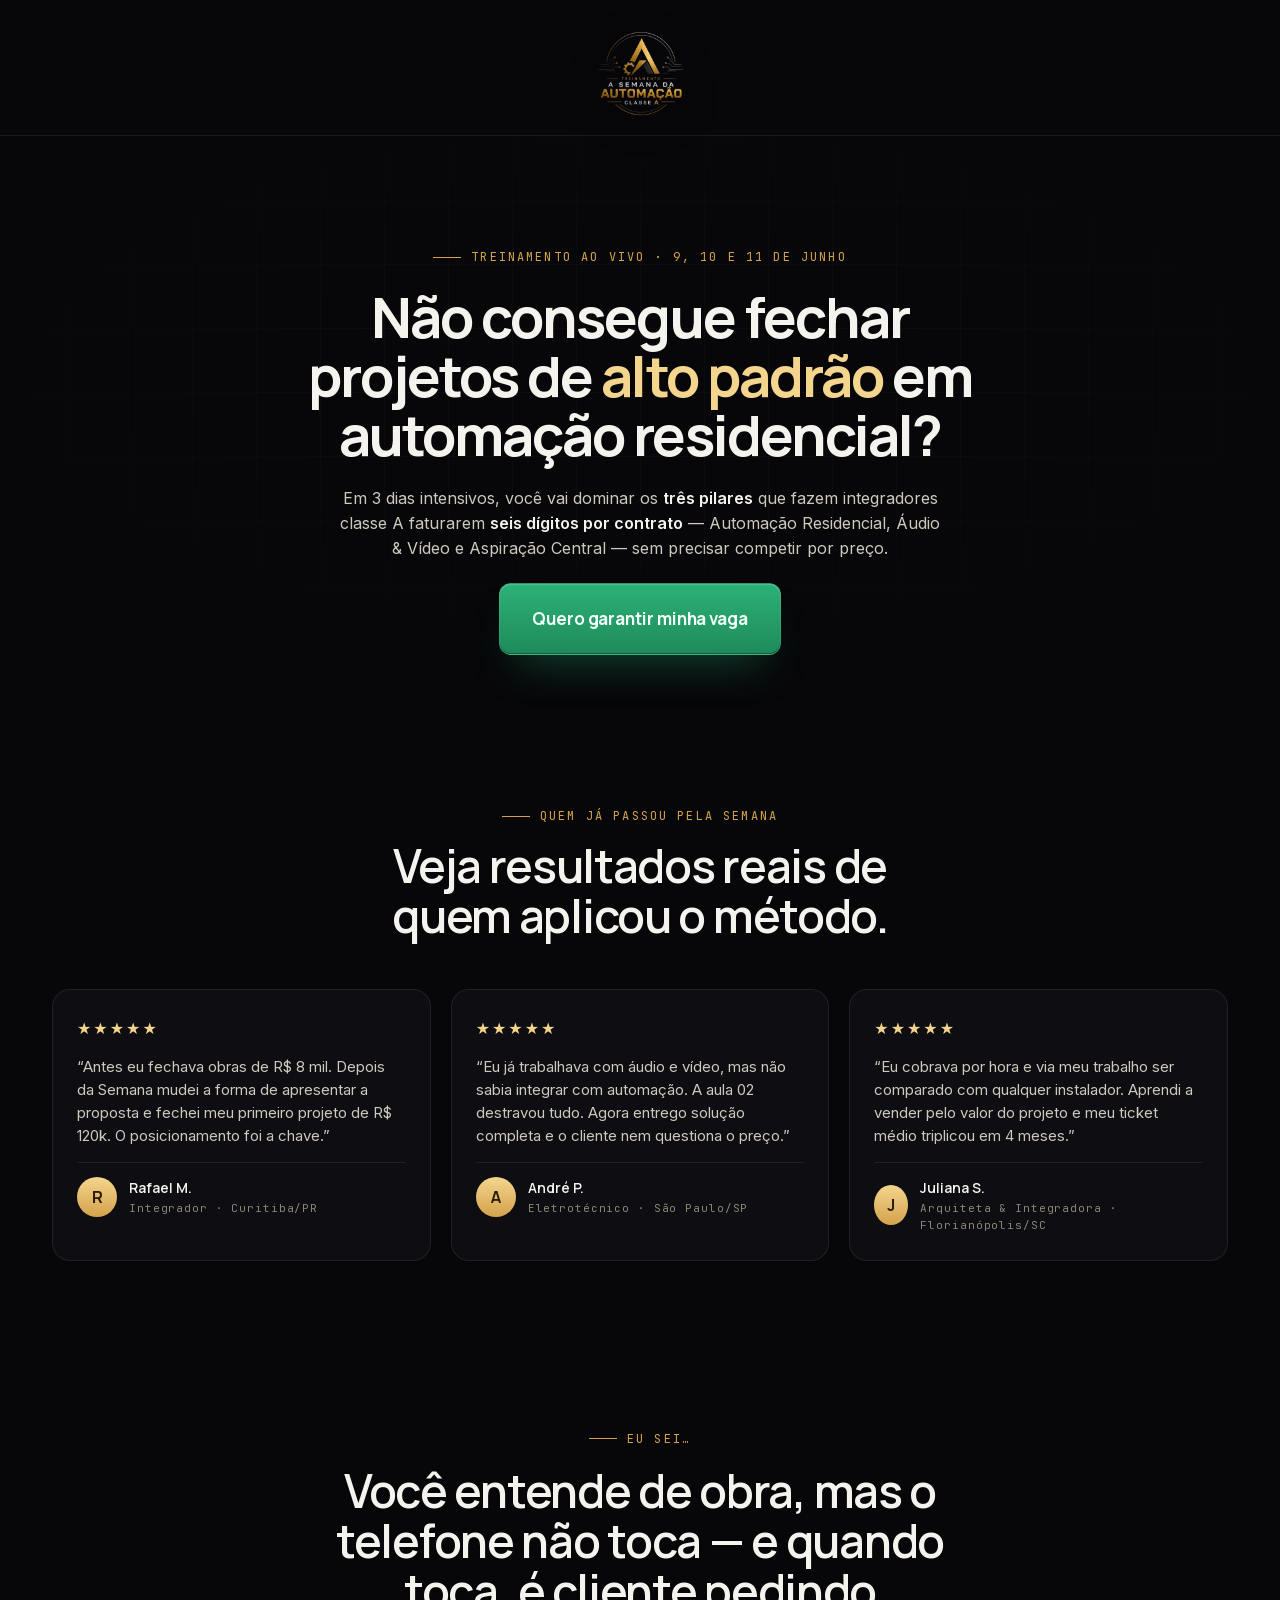
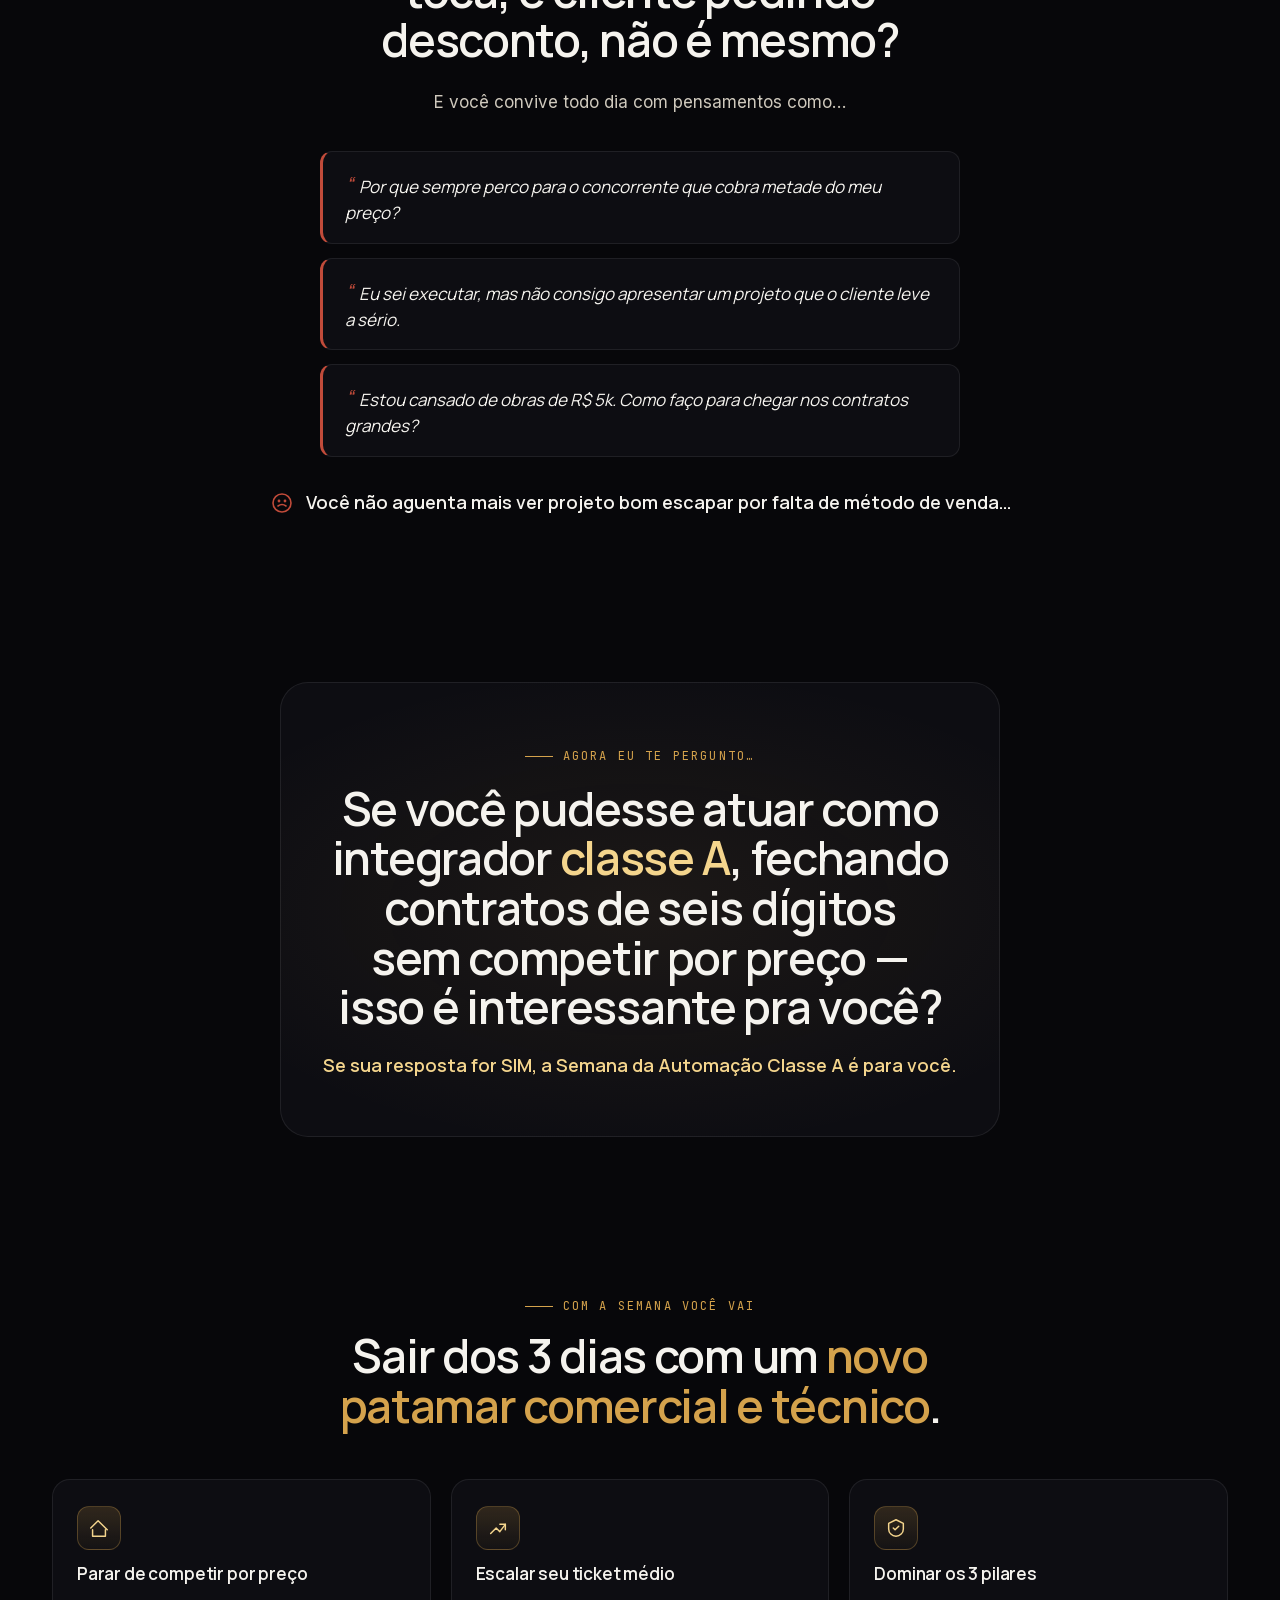
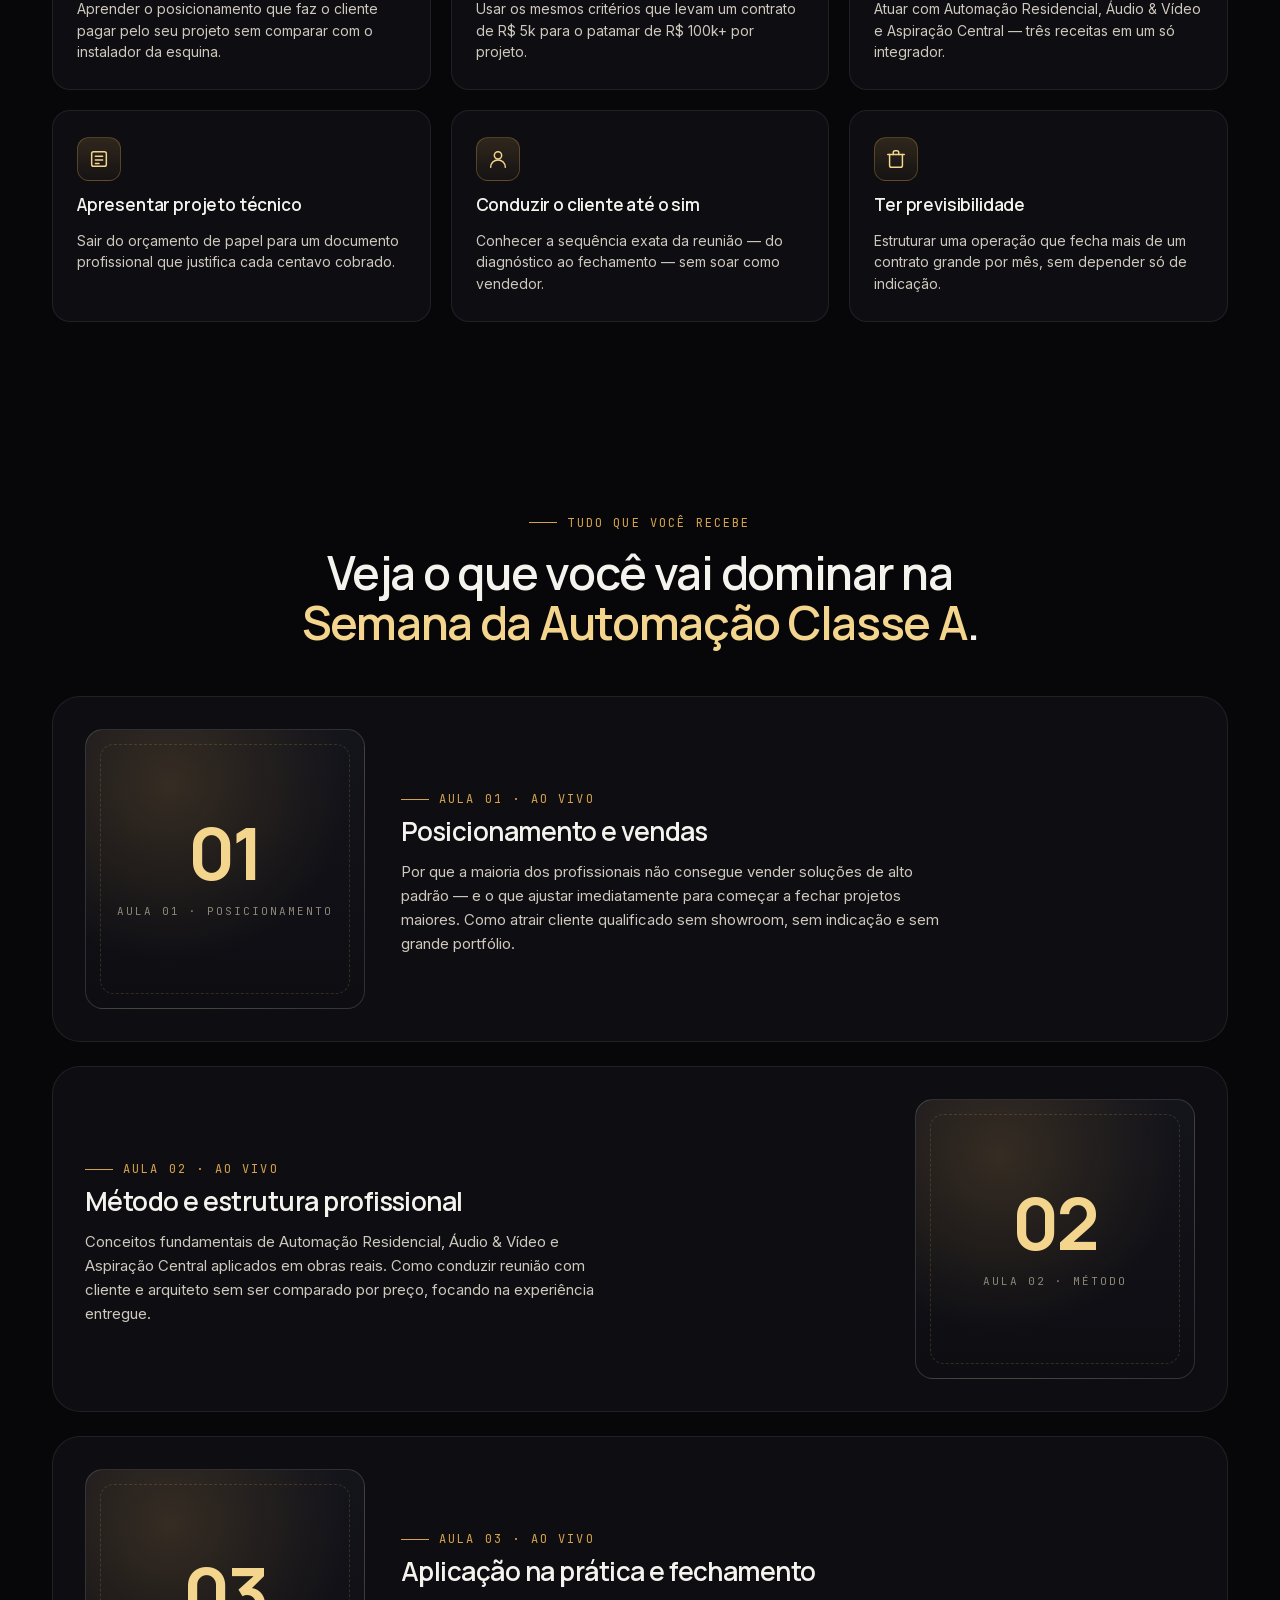
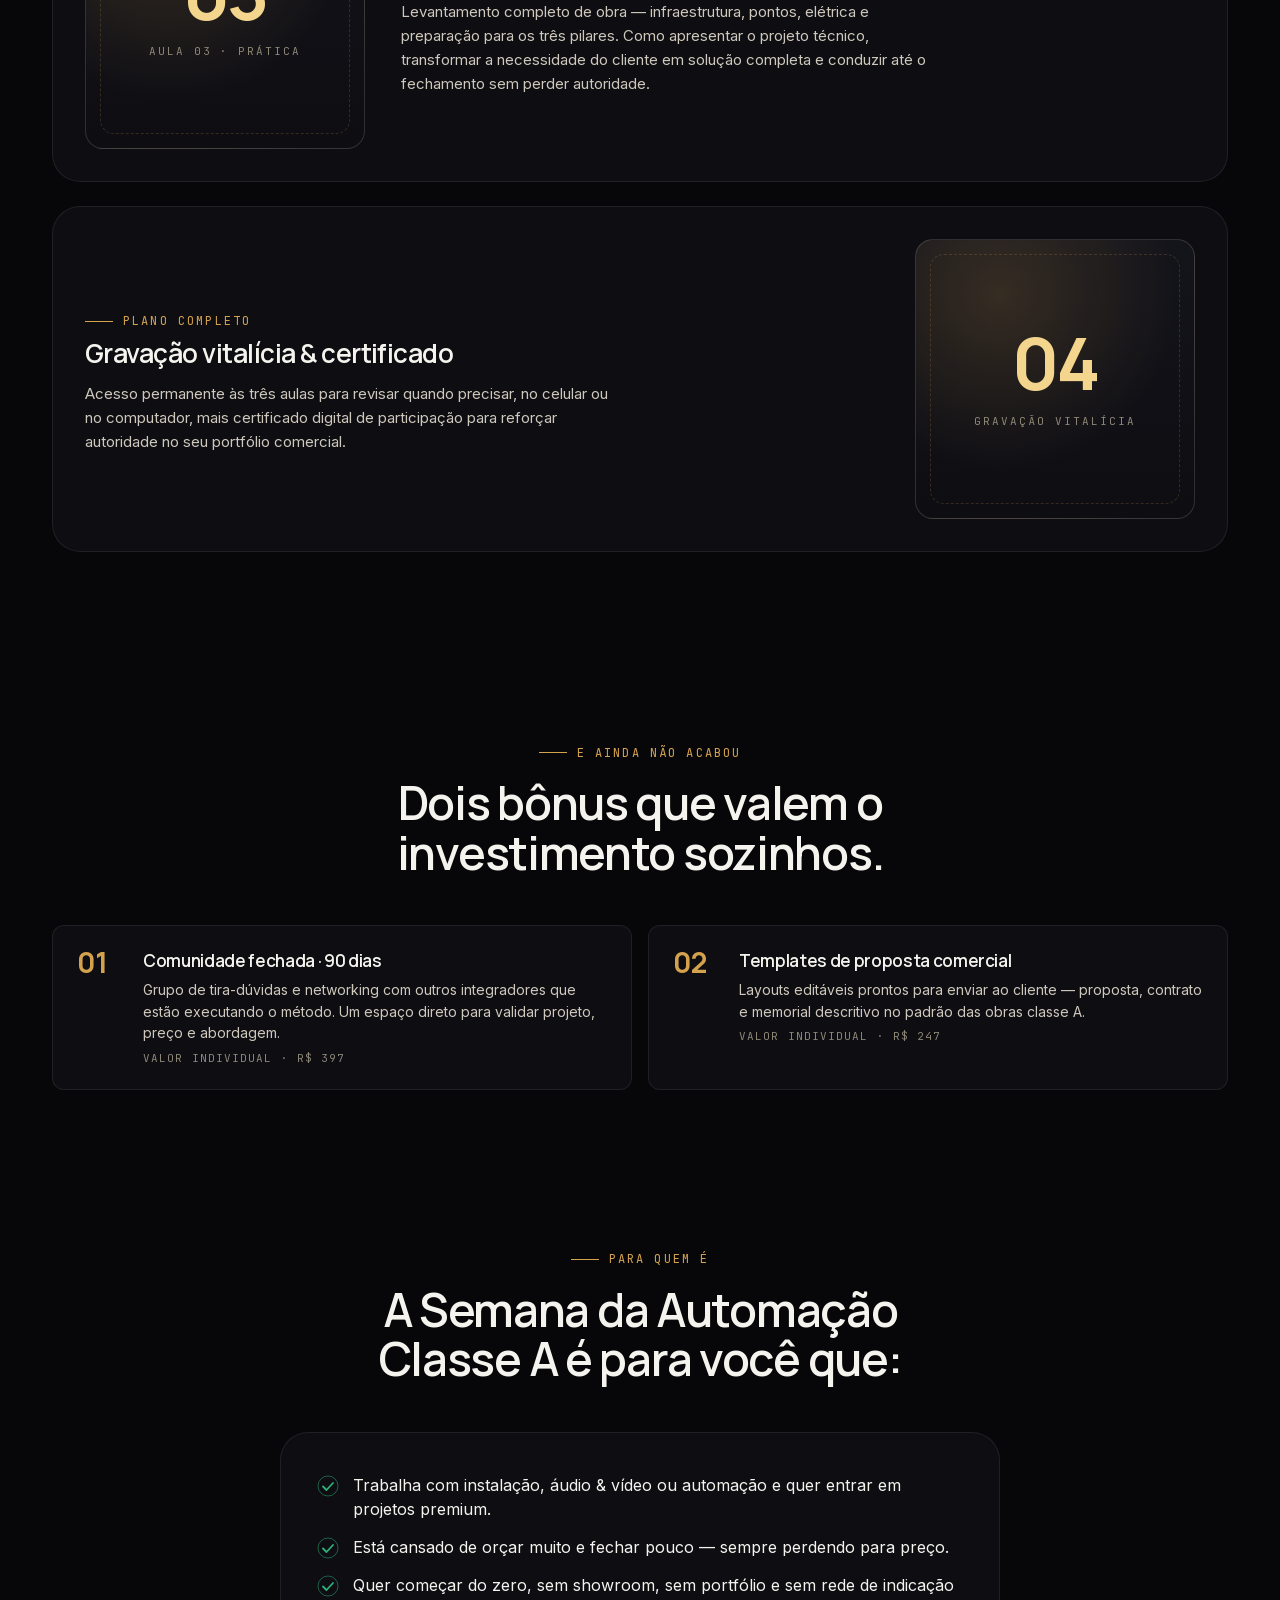
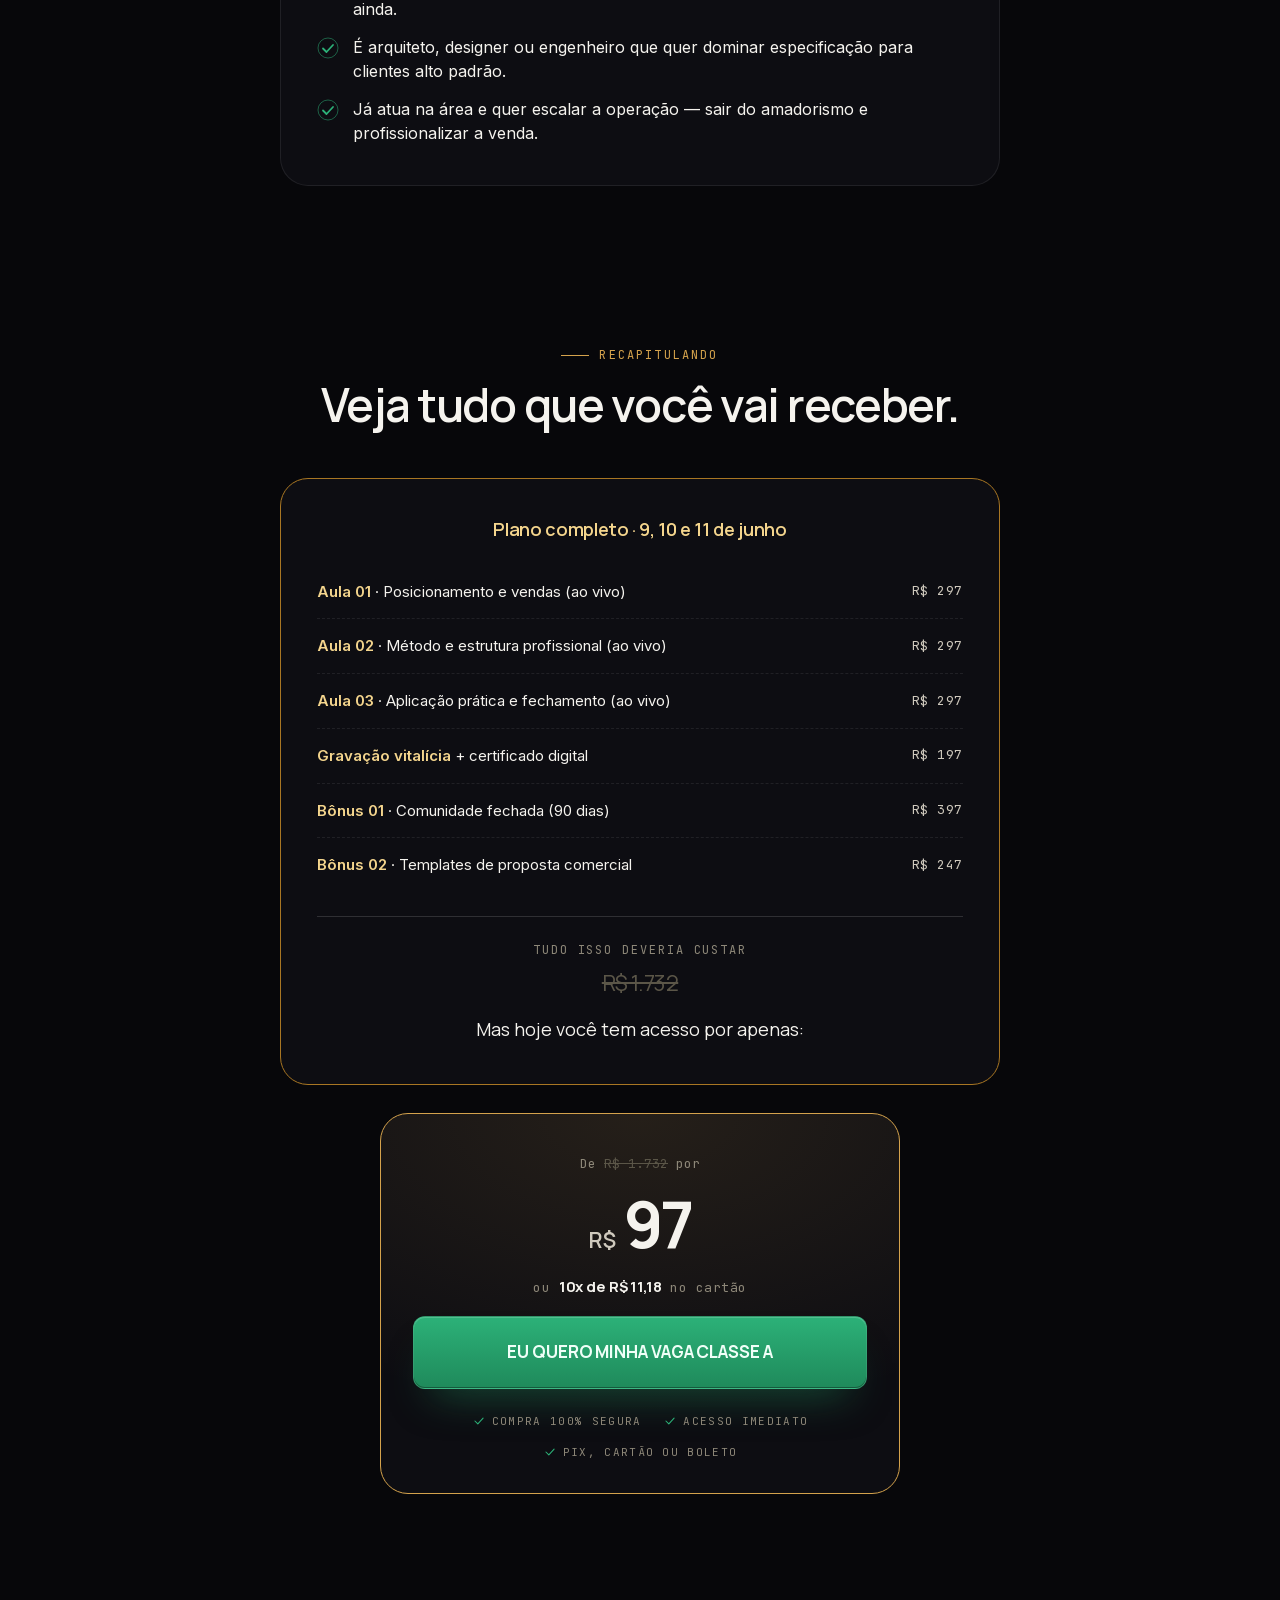
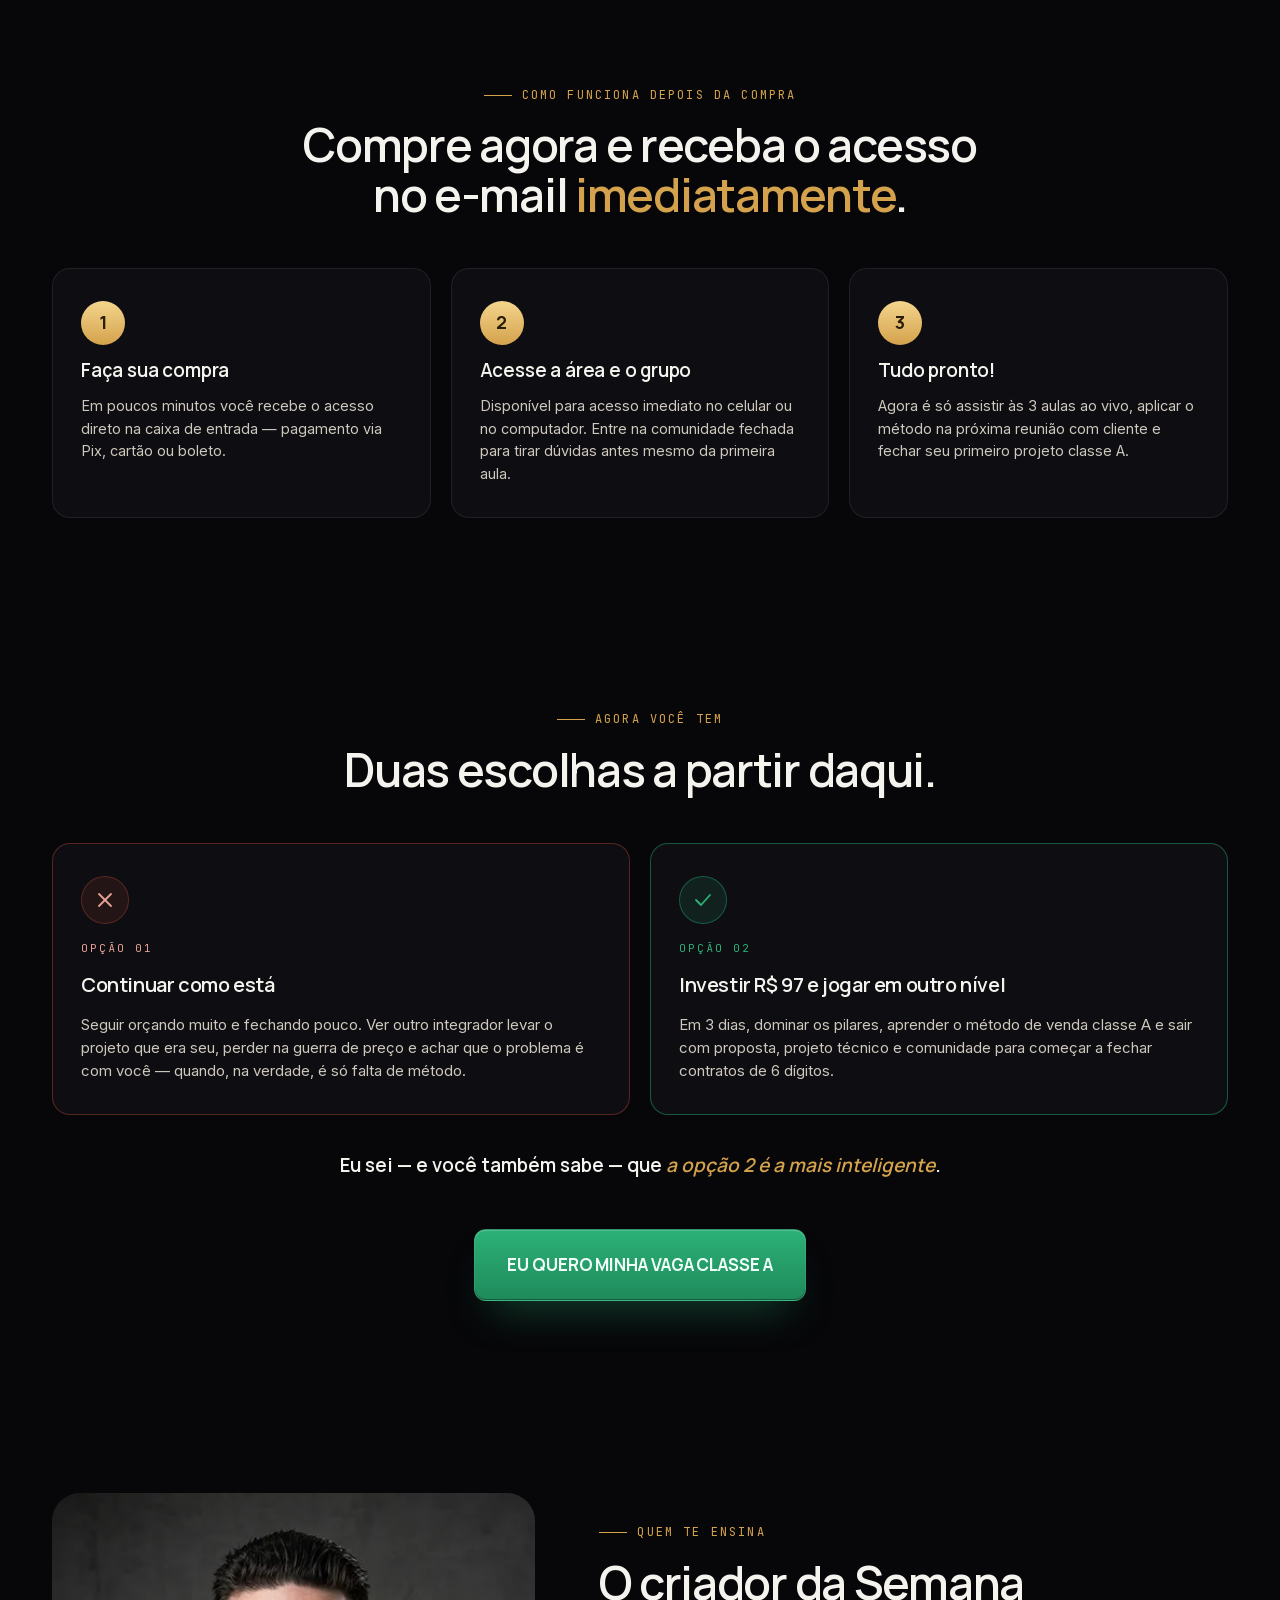
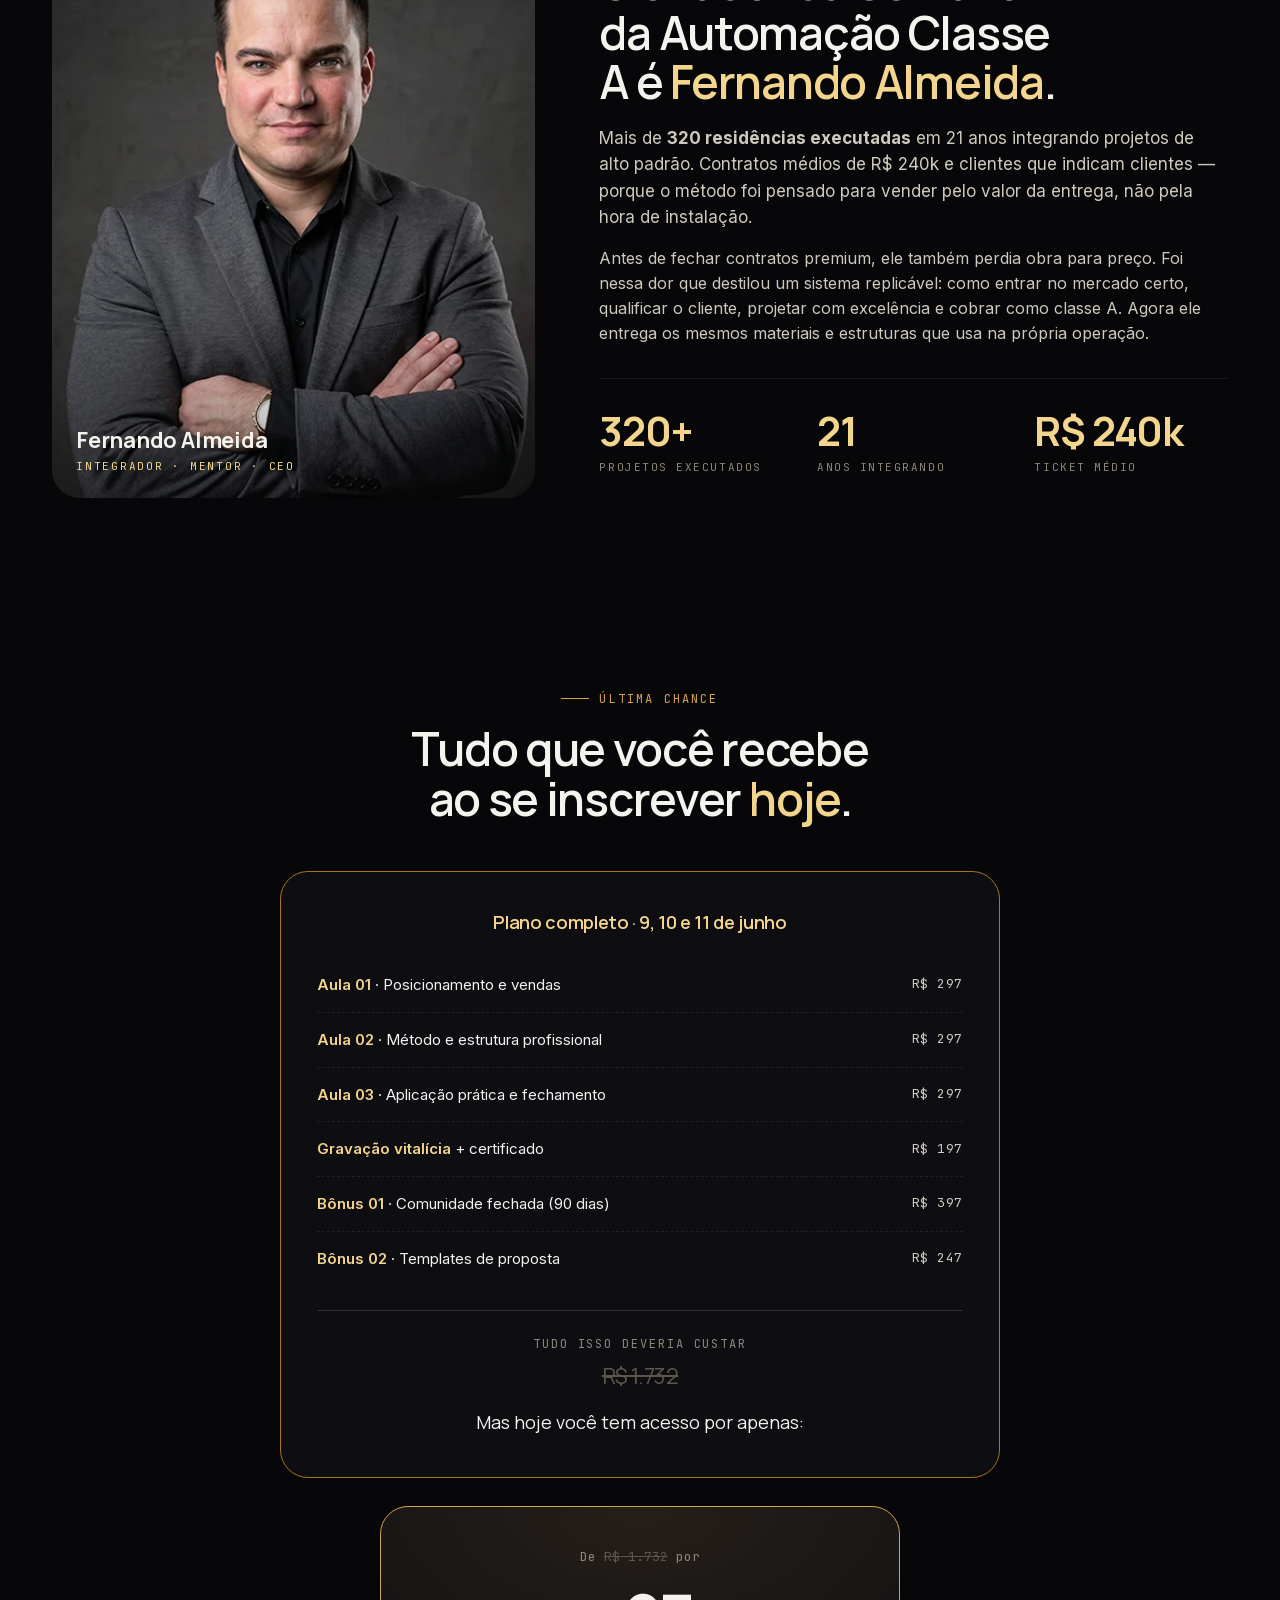
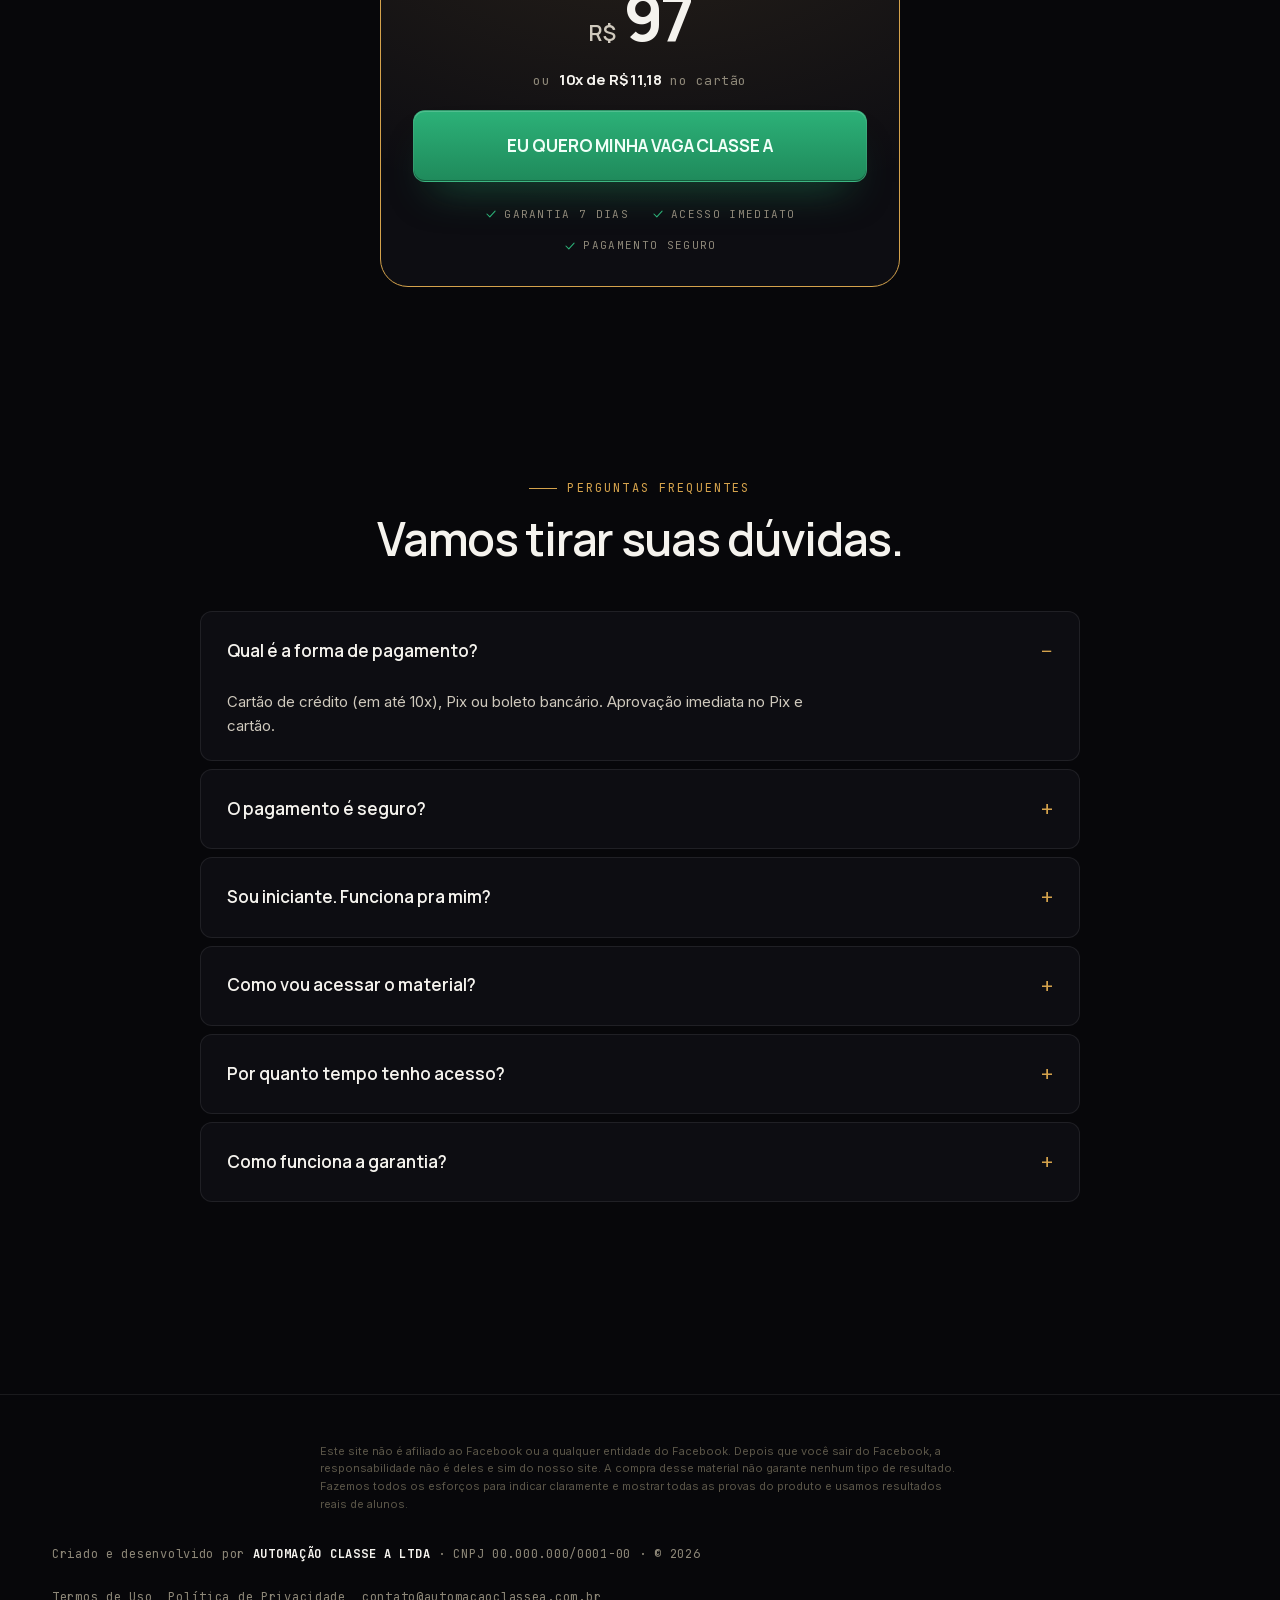
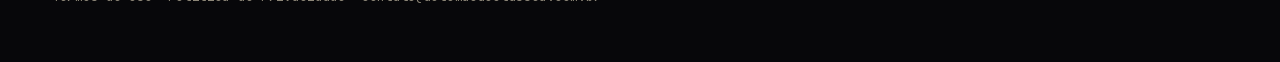
==== commit fb4e337d: "chore: update index, index2 and obrigado pages" ====
--- a/index2.html
+++ b/index2.html
@@ -627,7 +627,7 @@
     <div class="hero-grid-overlay"></div>
     <div class="container">
       <div class="hero-inner-2">
-        <span class="eyebrow">Treinamento ao vivo · 3, 4 e 5 de junho</span>
+        <span class="eyebrow">Treinamento ao vivo · 9, 10 e 11 de junho</span>
         <h1>
           Não consegue fechar projetos de <span class="gold">alto padrão</span> em automação residencial?
         </h1>
@@ -1018,7 +1018,7 @@
       </div>
 
       <div class="stack-recap">
-        <h3>Plano completo · 3, 4 e 5 de junho</h3>
+        <h3>Plano completo · 9, 10 e 11 de junho</h3>
         <ul class="stack-list">
           <li>
             <span class="item-name"><strong>Aula 01</strong> · Posicionamento e vendas (ao vivo)</span>
@@ -1240,7 +1240,7 @@
       </div>
 
       <div class="stack-recap">
-        <h3>Plano completo · 3, 4 e 5 de junho</h3>
+        <h3>Plano completo · 9, 10 e 11 de junho</h3>
         <ul class="stack-list">
           <li><span class="item-name"><strong>Aula 01</strong> · Posicionamento e vendas</span><span
               class="item-val">R$ 297</span></li>
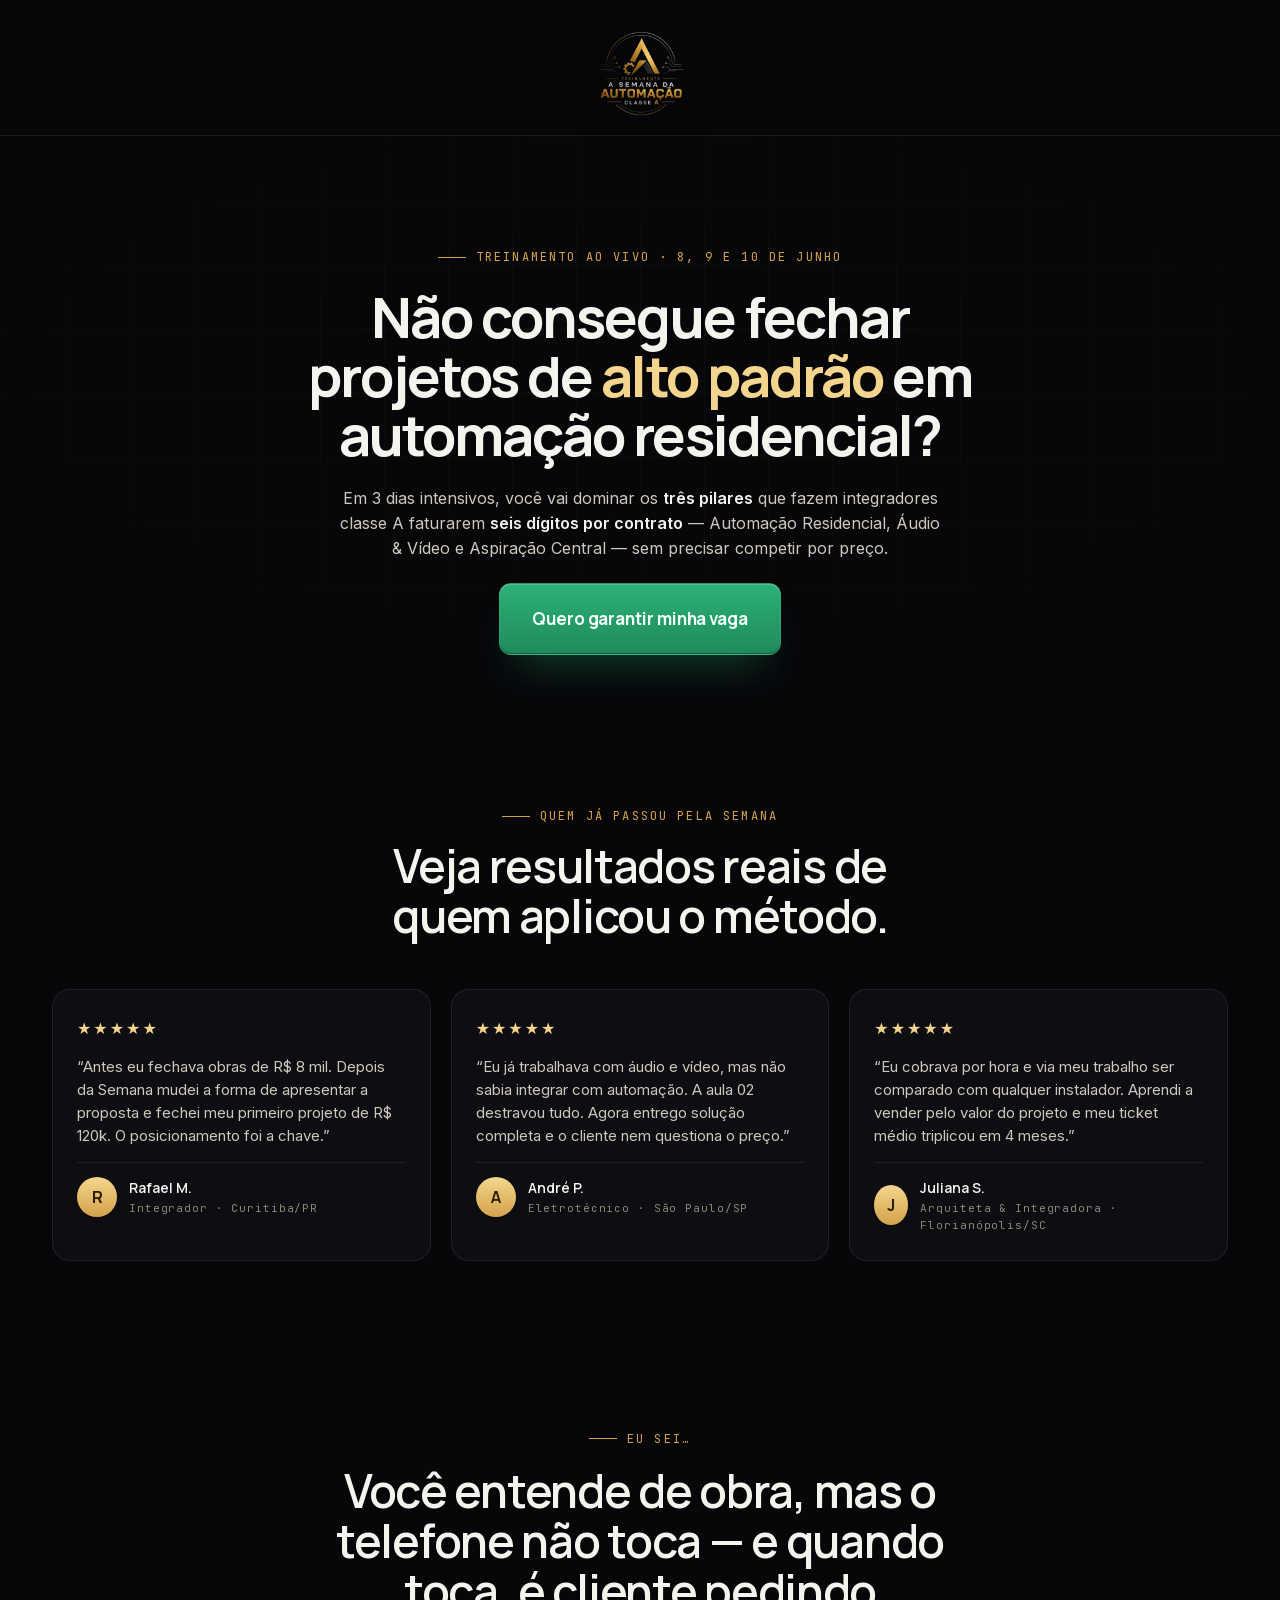
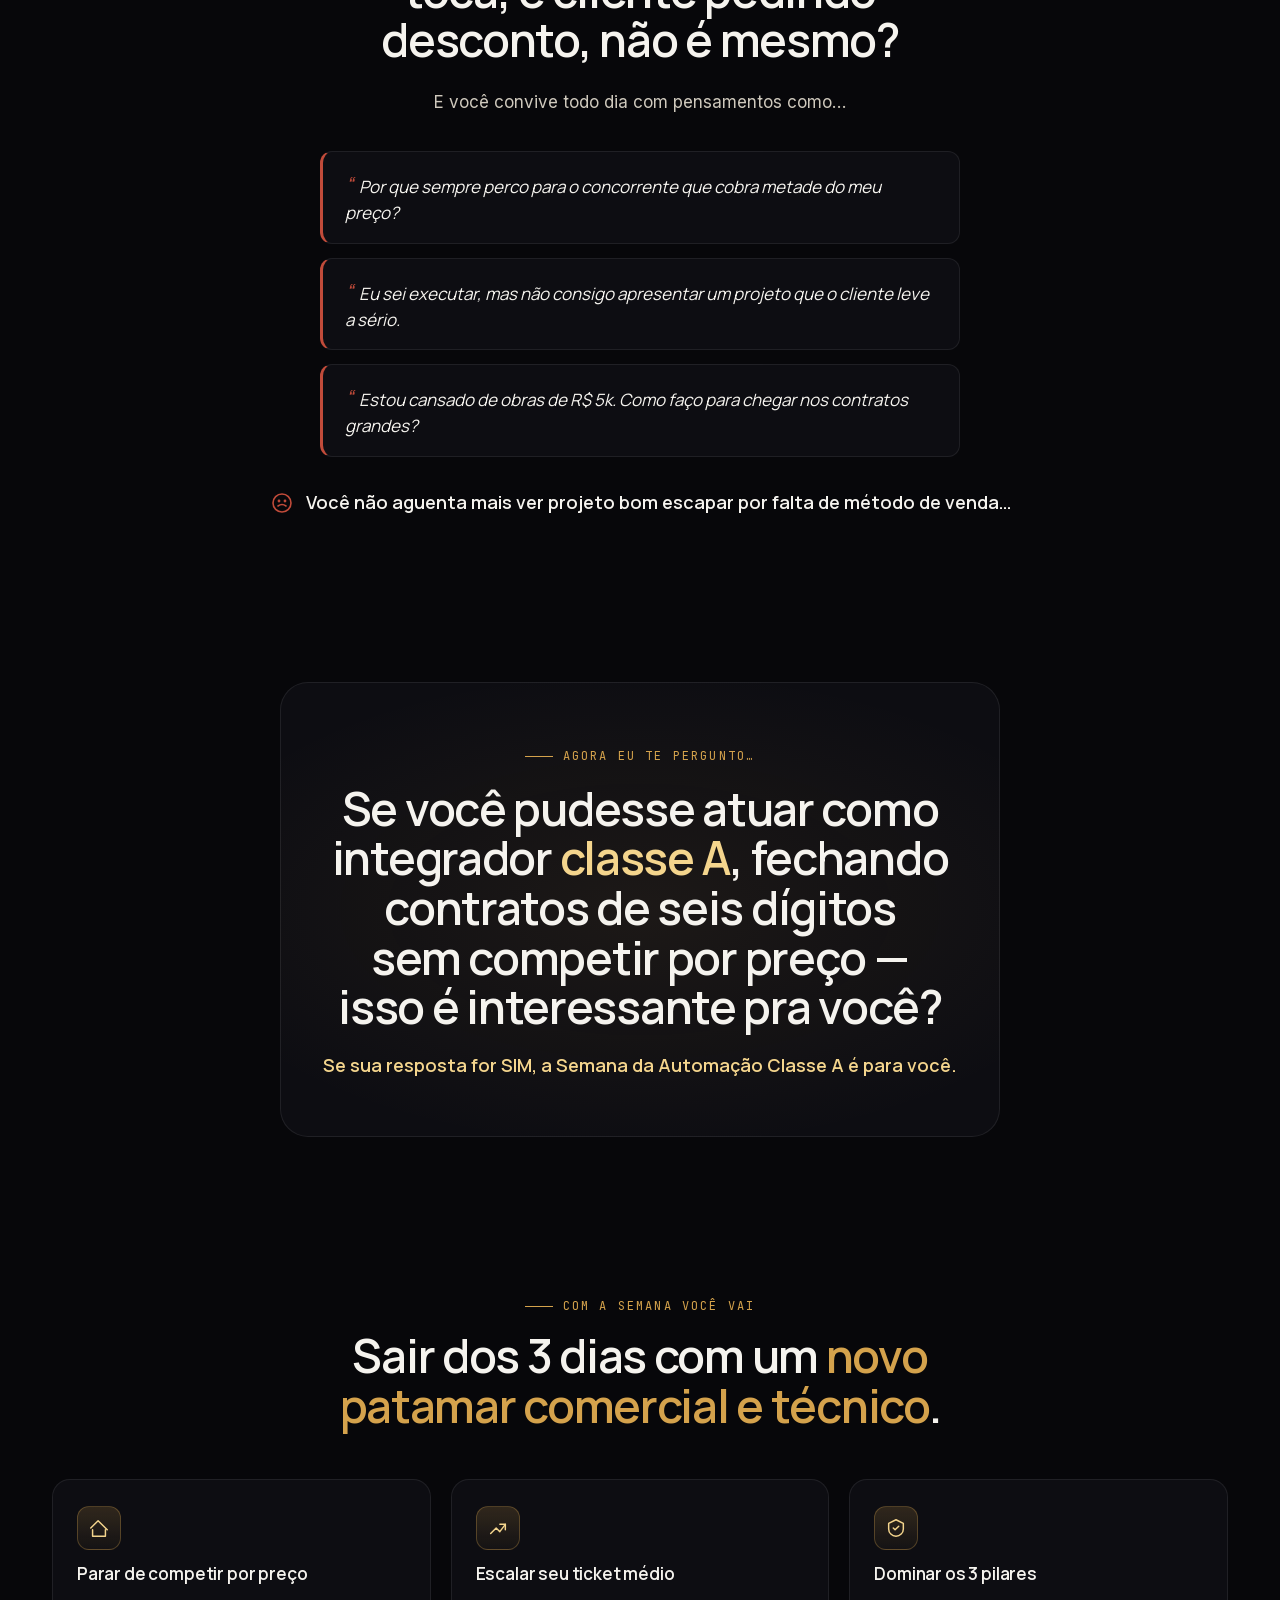
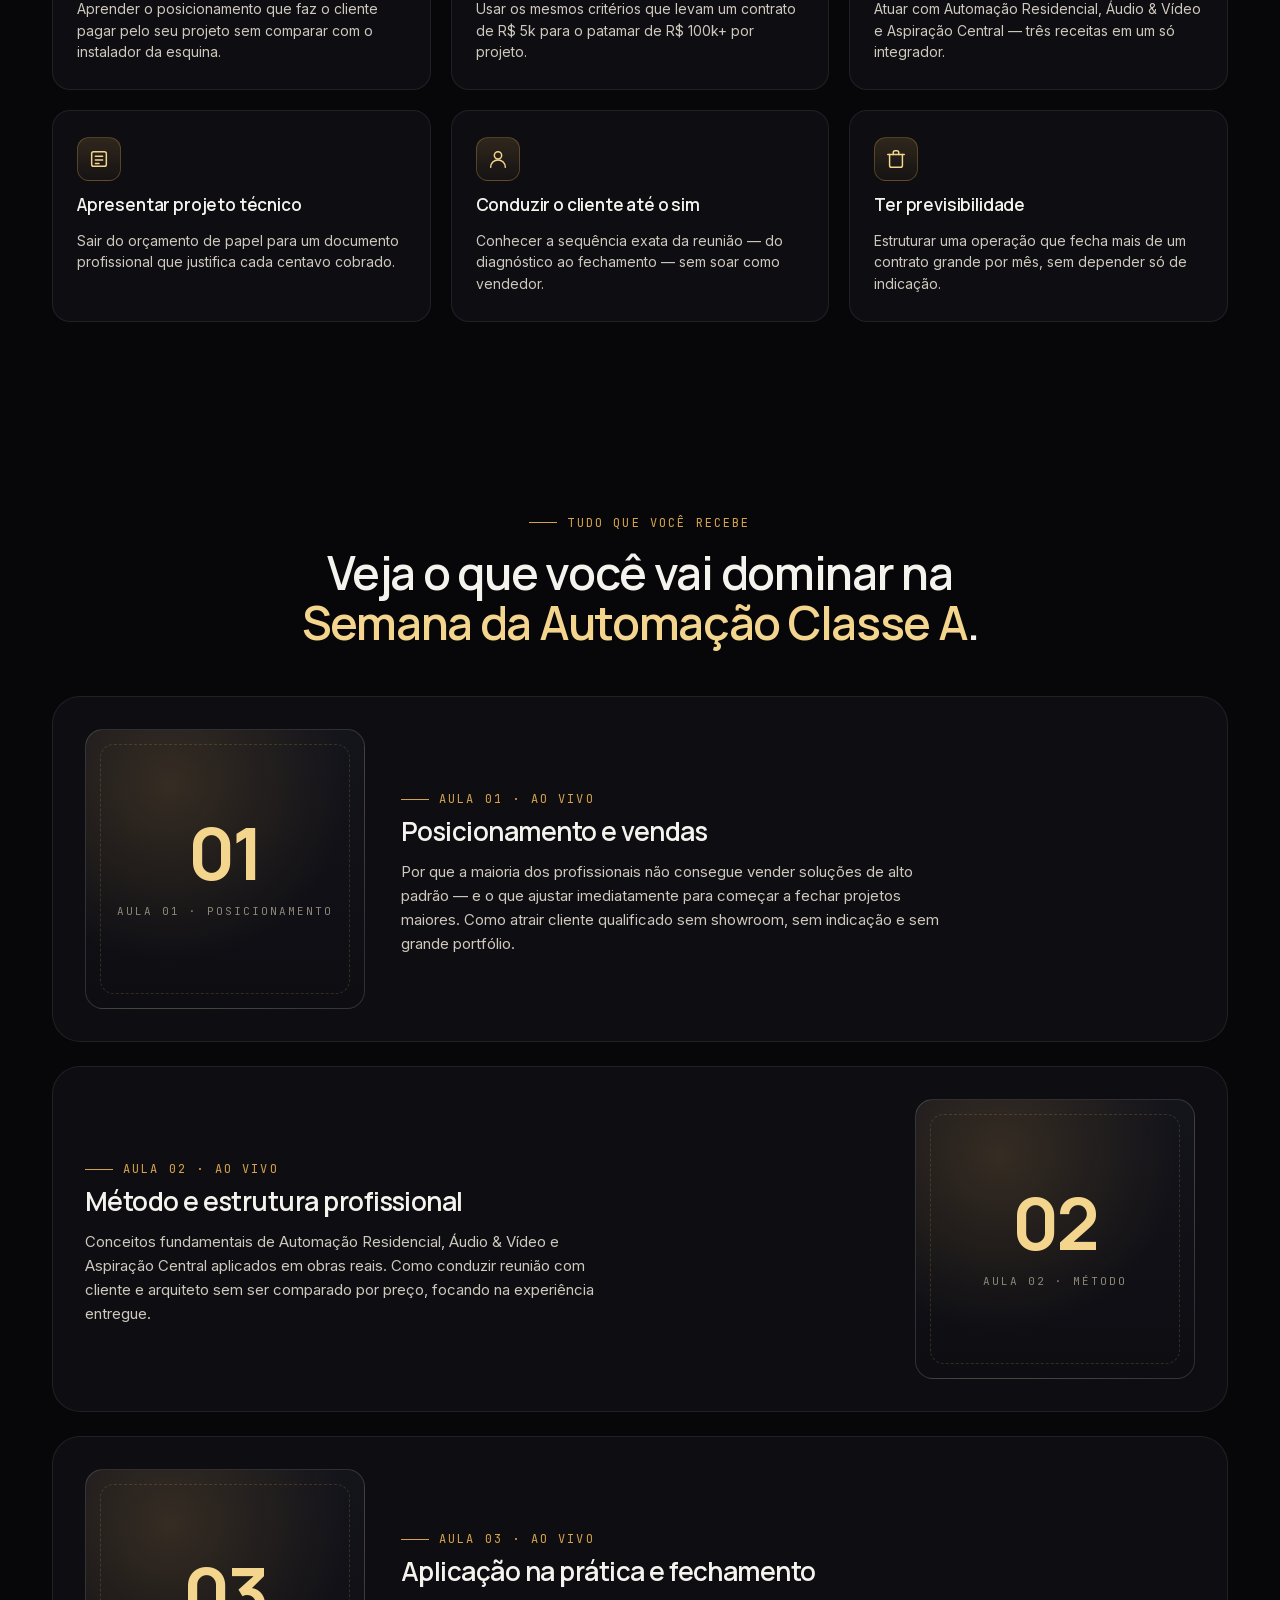
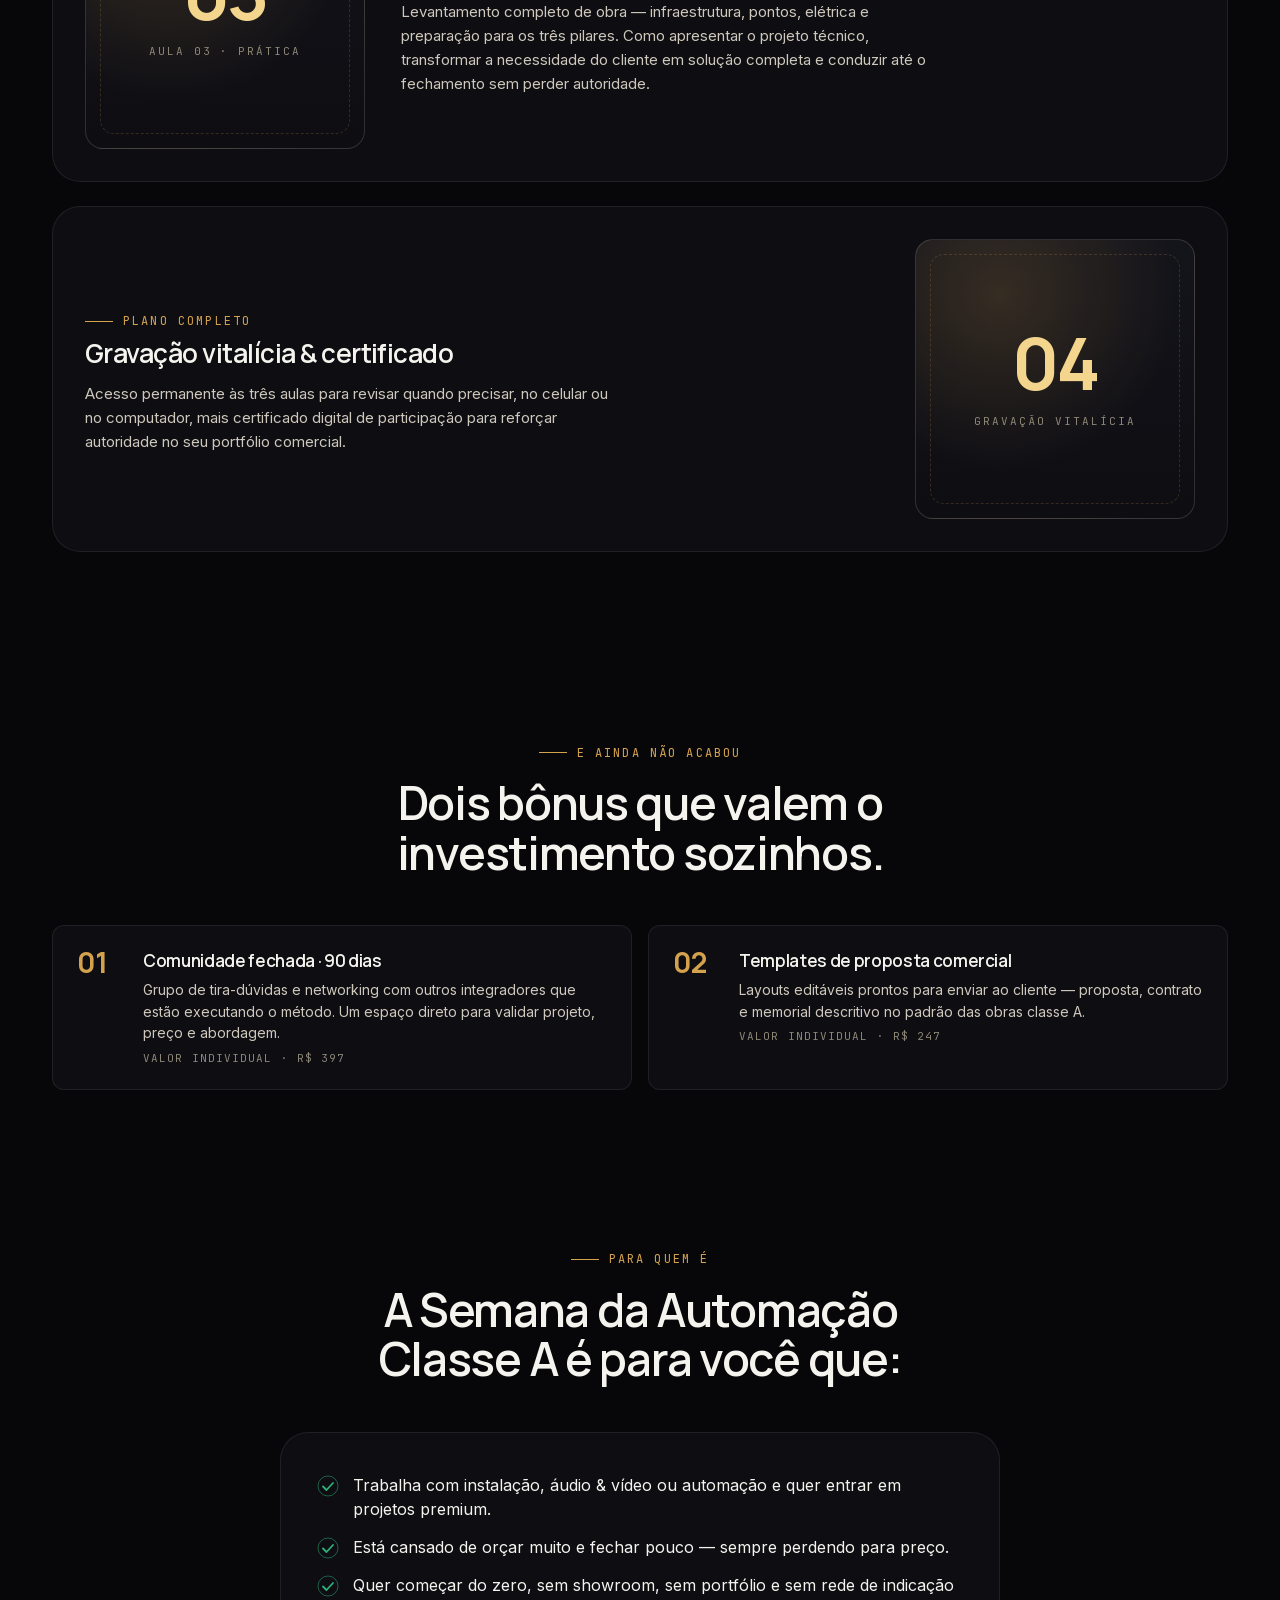
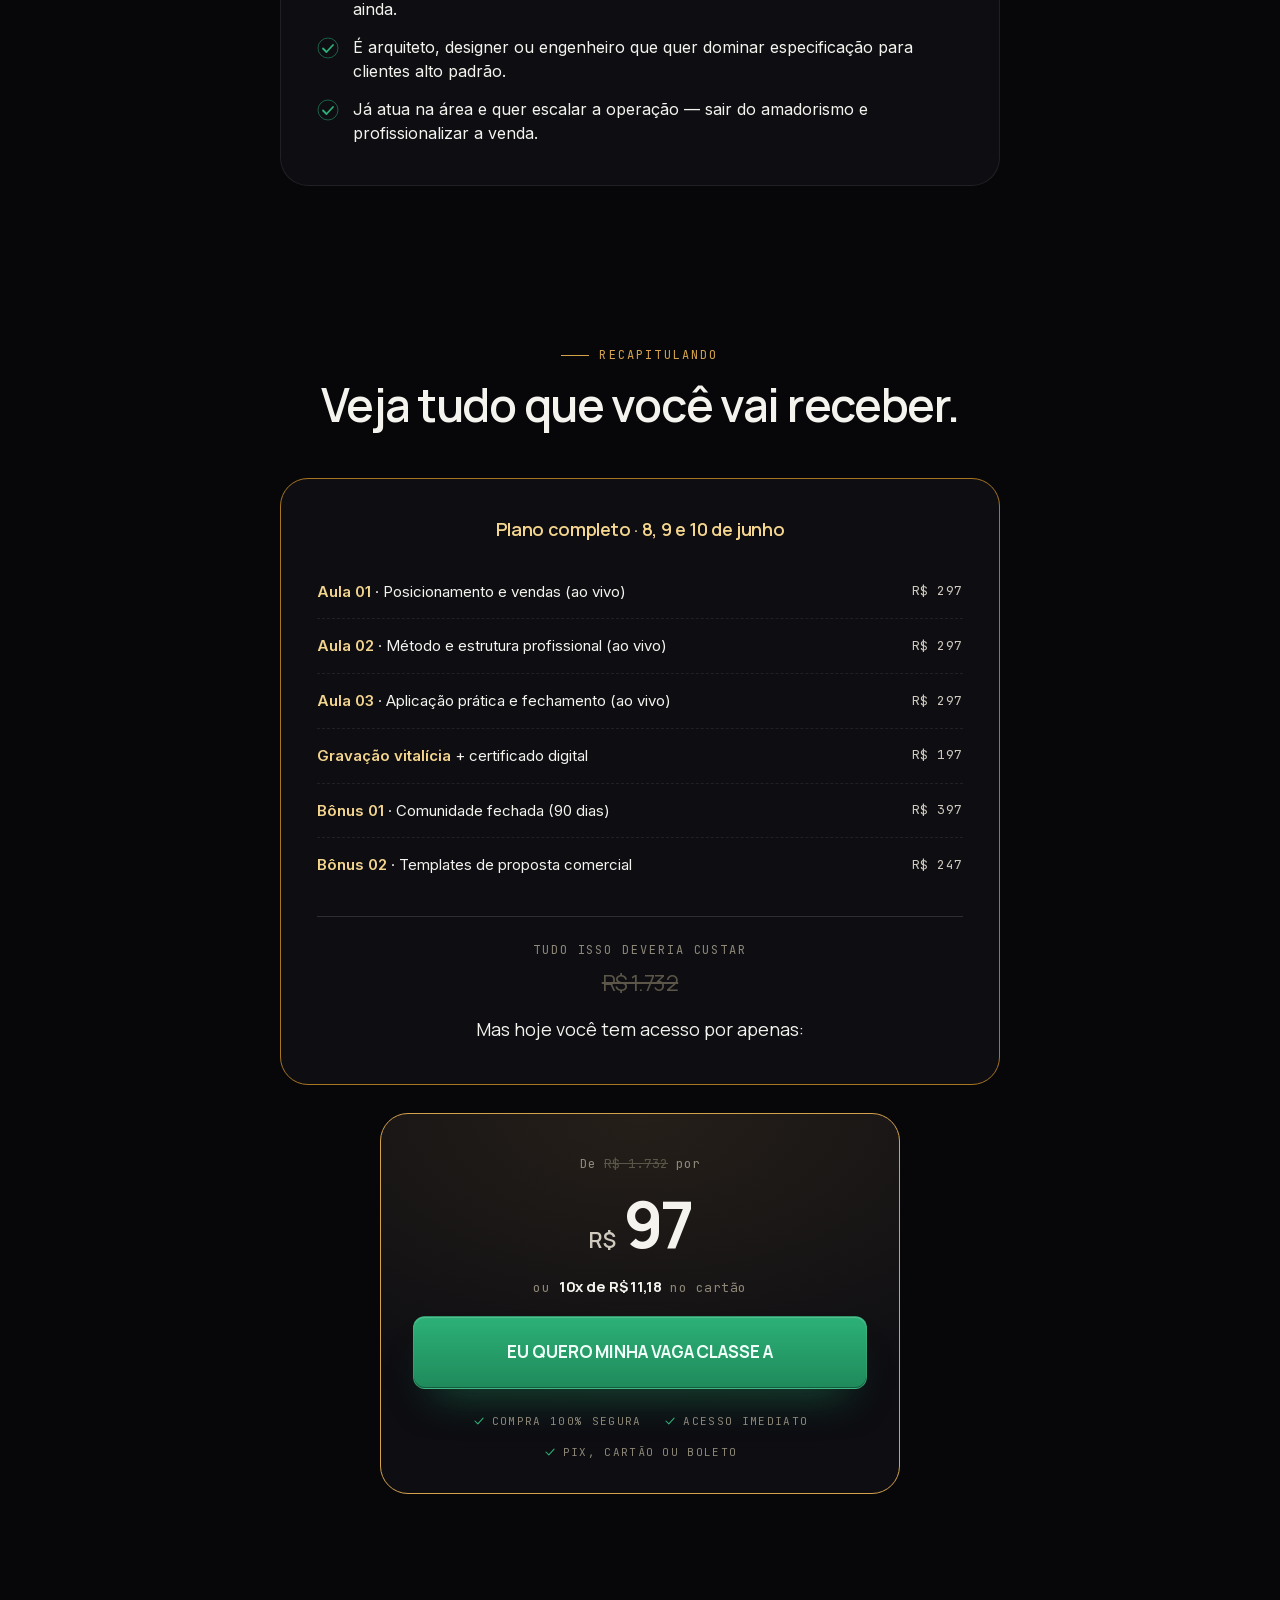
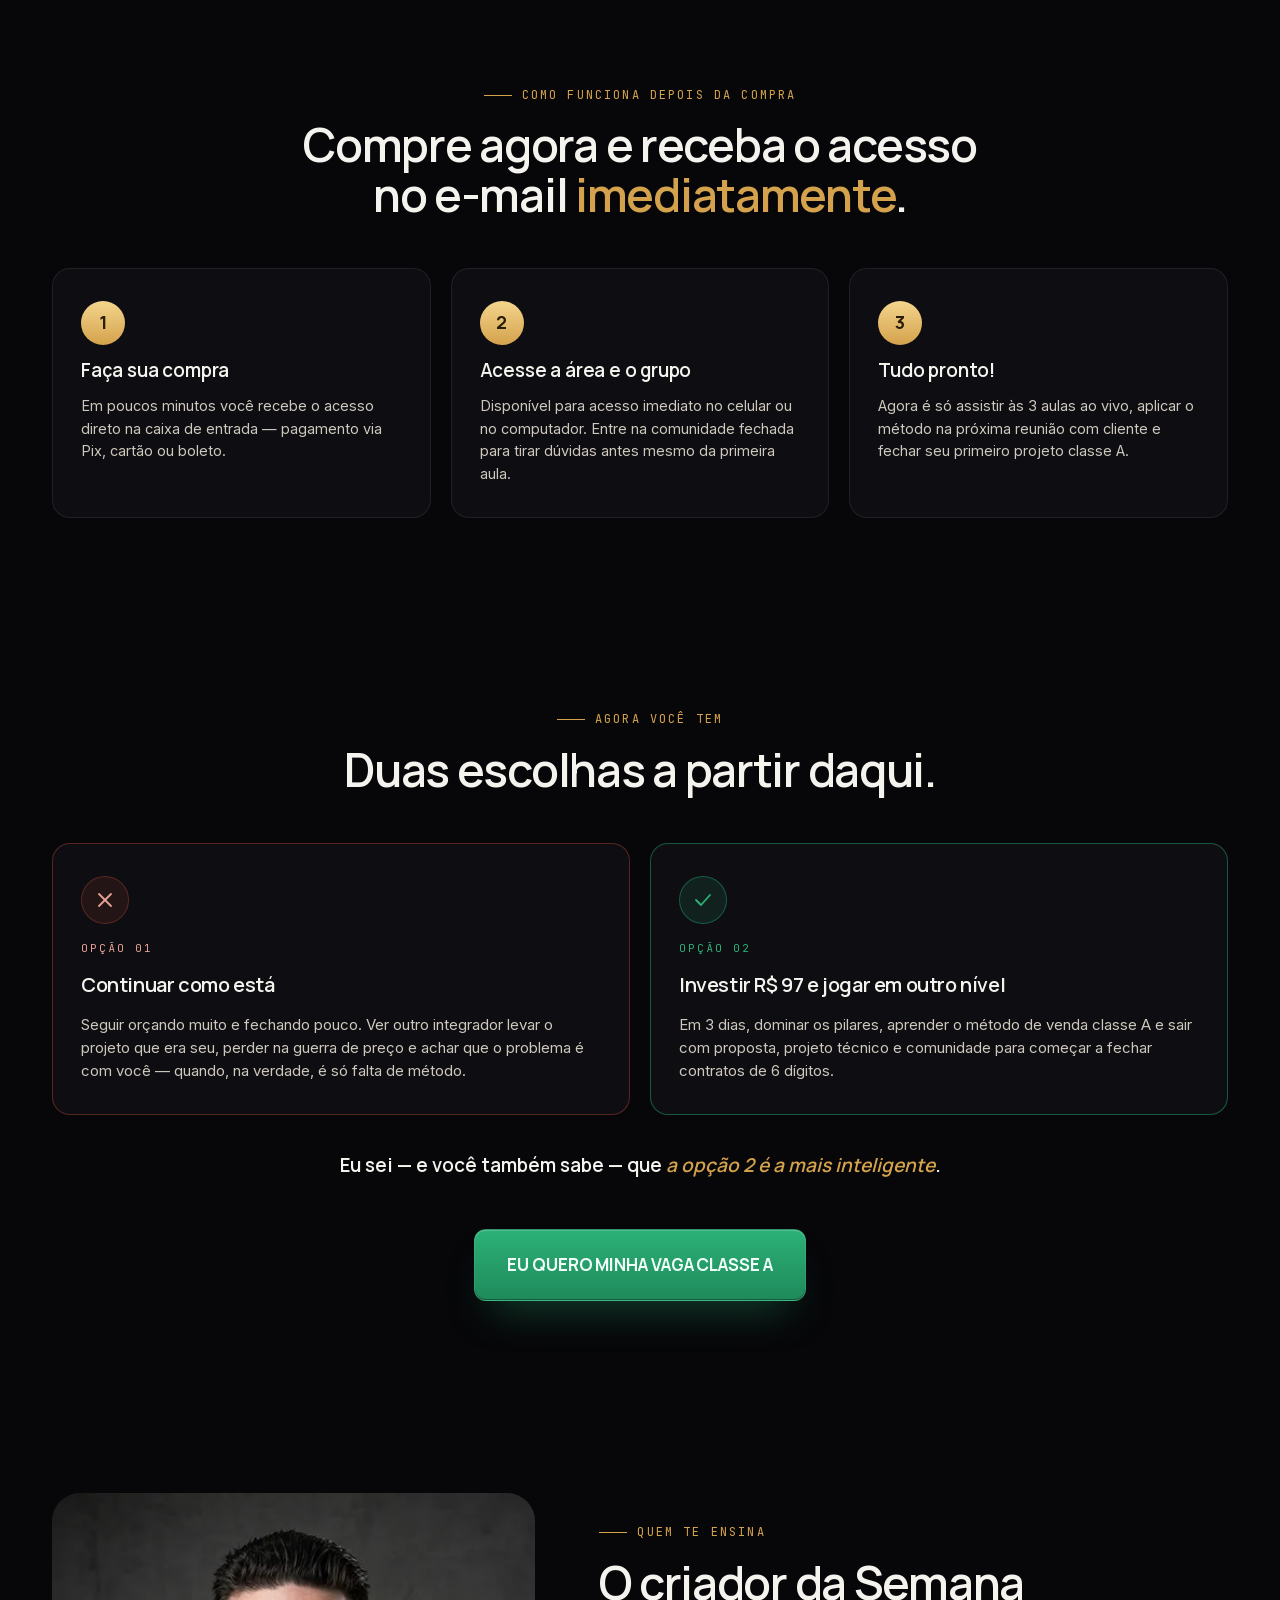
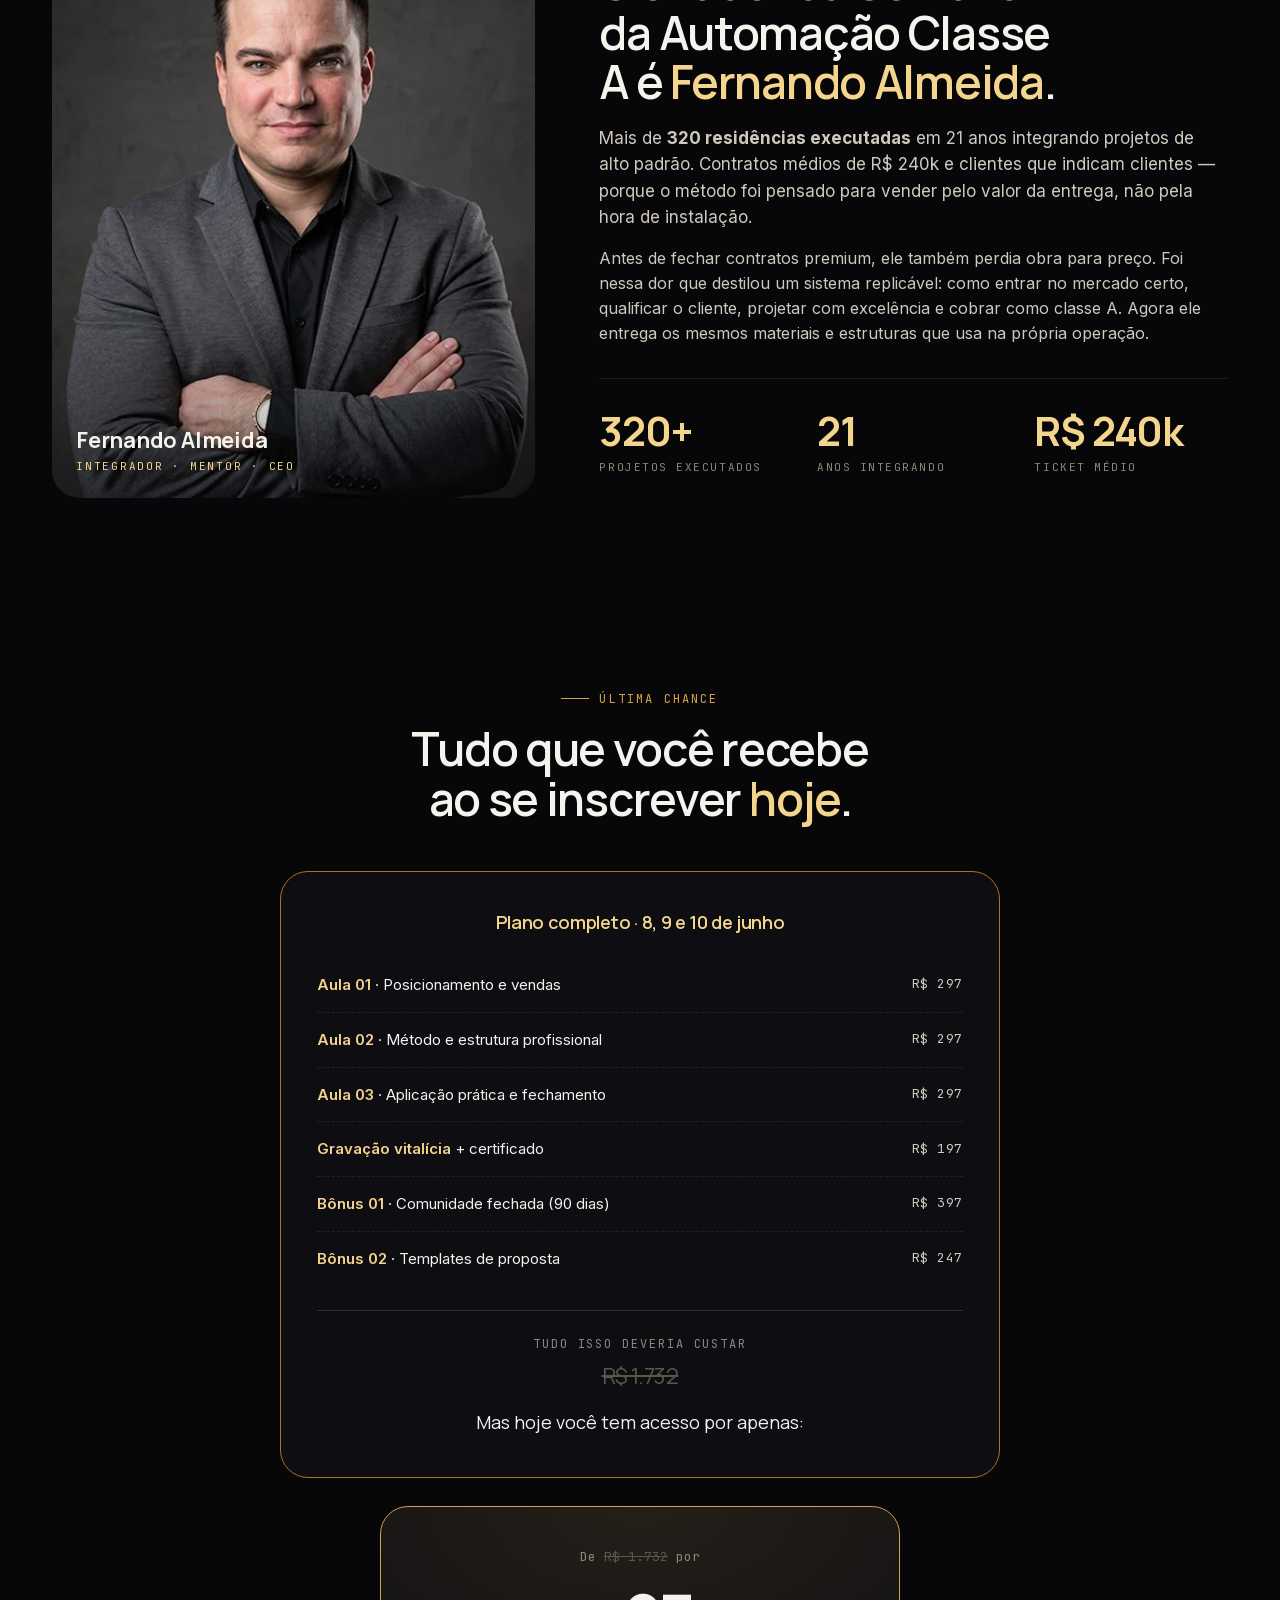
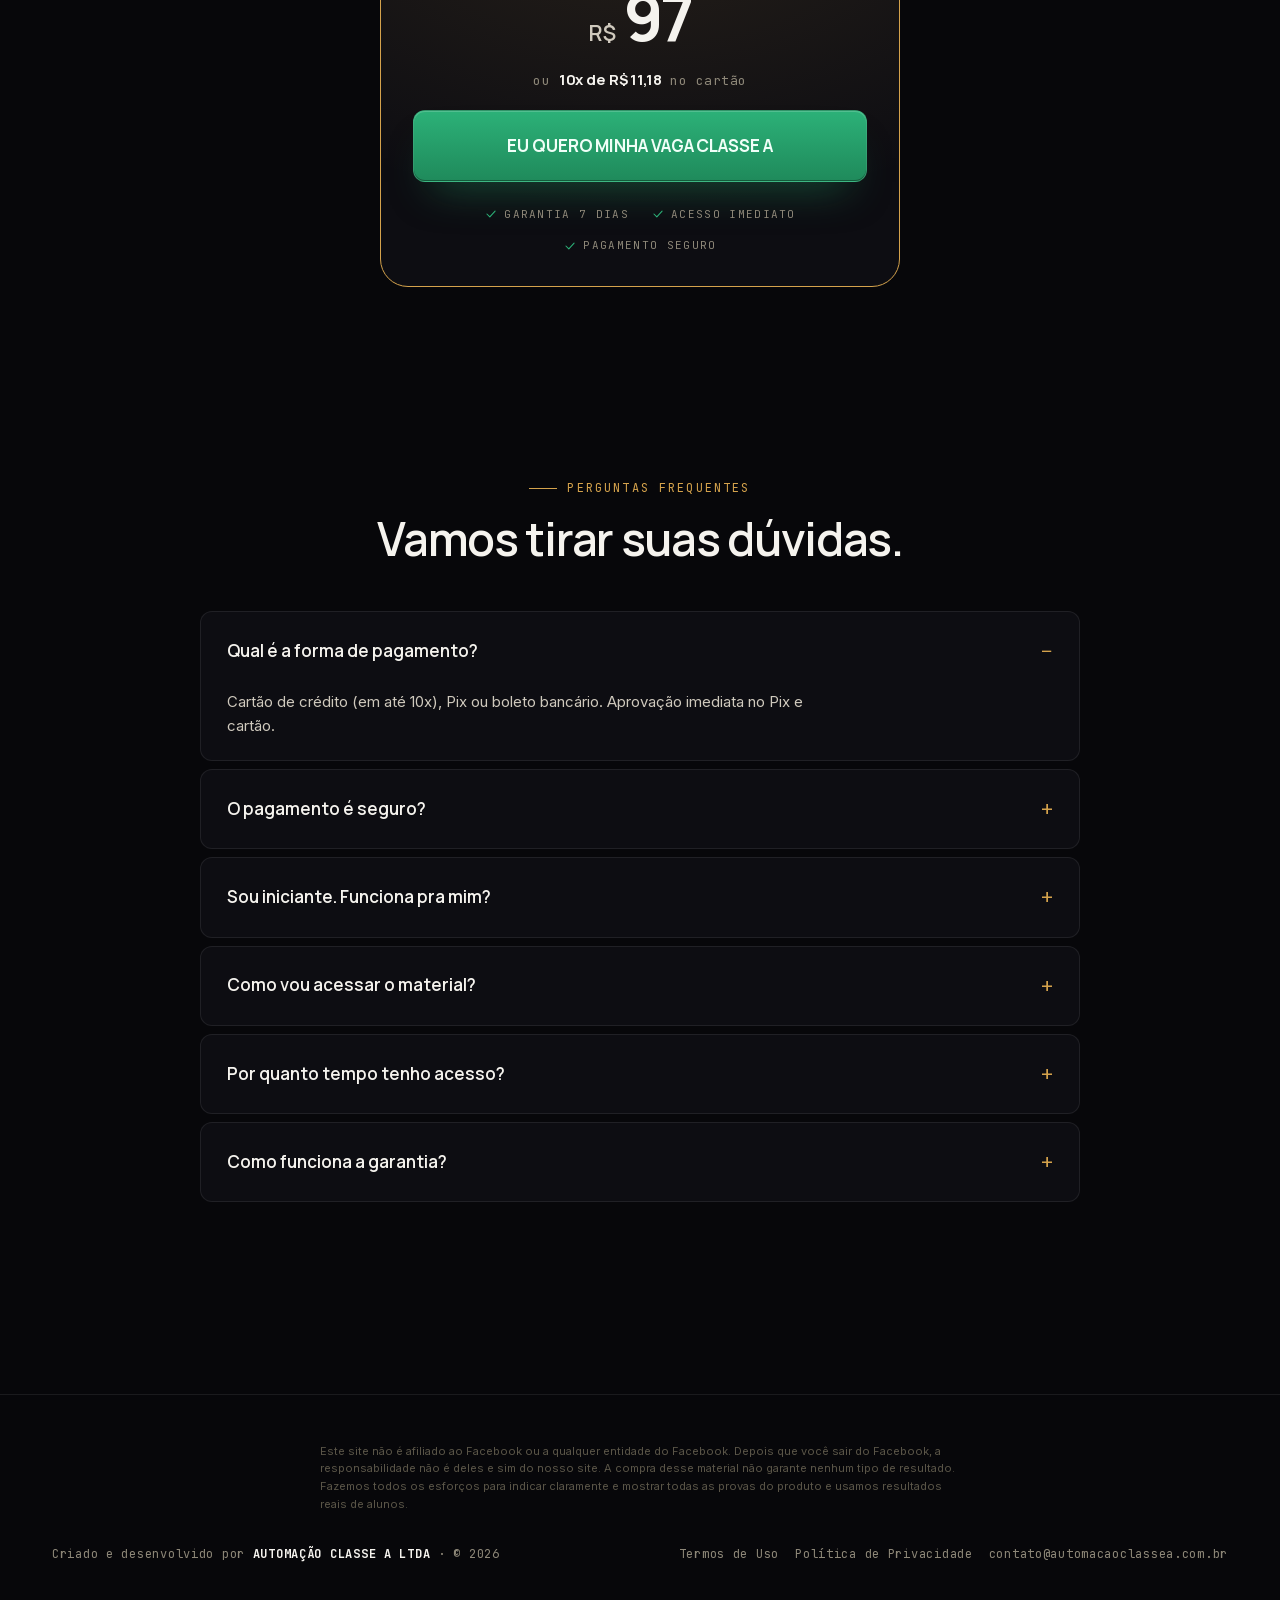
==== commit 204bef61: "chore: update pages and thank you page" ====
--- a/index2.html
+++ b/index2.html
@@ -627,7 +627,7 @@
     <div class="hero-grid-overlay"></div>
     <div class="container">
       <div class="hero-inner-2">
-        <span class="eyebrow">Treinamento ao vivo · 9, 10 e 11 de junho</span>
+        <span class="eyebrow">Treinamento ao vivo · 8, 9 e 10 de junho</span>
         <h1>
           Não consegue fechar projetos de <span class="gold">alto padrão</span> em automação residencial?
         </h1>
@@ -1018,7 +1018,7 @@
       </div>
 
       <div class="stack-recap">
-        <h3>Plano completo · 9, 10 e 11 de junho</h3>
+        <h3>Plano completo · 8, 9 e 10 de junho</h3>
         <ul class="stack-list">
           <li>
             <span class="item-name"><strong>Aula 01</strong> · Posicionamento e vendas (ao vivo)</span>
@@ -1240,7 +1240,7 @@
       </div>
 
       <div class="stack-recap">
-        <h3>Plano completo · 9, 10 e 11 de junho</h3>
+        <h3>Plano completo · 8, 9 e 10 de junho</h3>
         <ul class="stack-list">
           <li><span class="item-name"><strong>Aula 01</strong> · Posicionamento e vendas</span><span
               class="item-val">R$ 297</span></li>
@@ -1362,8 +1362,7 @@
       </p>
       <div class="row">
         <div>
-          Criado e desenvolvido por <strong style="color: var(--fg-0);">AUTOMAÇÃO CLASSE A LTDA</strong> · CNPJ
-          00.000.000/0001-00 · © 2026
+          Criado e desenvolvido por <strong style="color: var(--fg-0);">AUTOMAÇÃO CLASSE A LTDA</strong> · © 2026
         </div>
         <div class="row-flex">
           <a href="#">Termos de Uso</a>
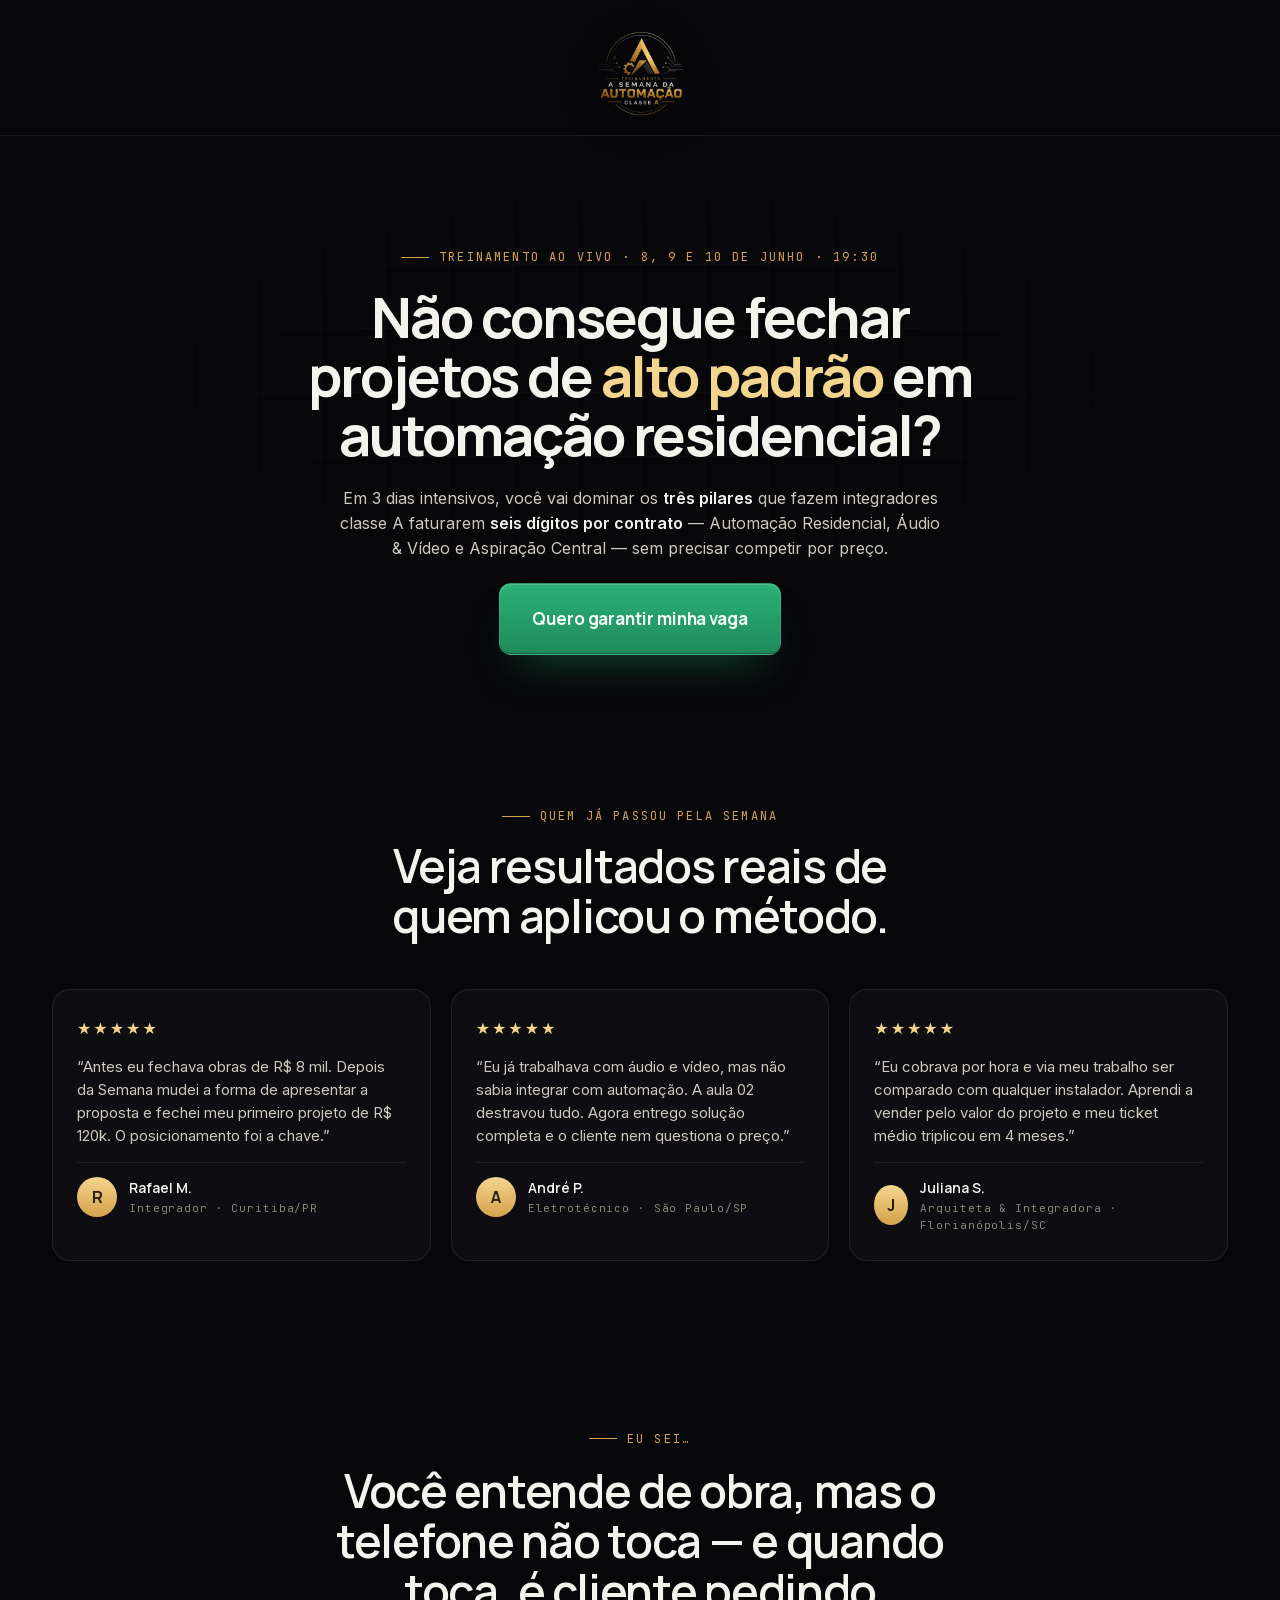
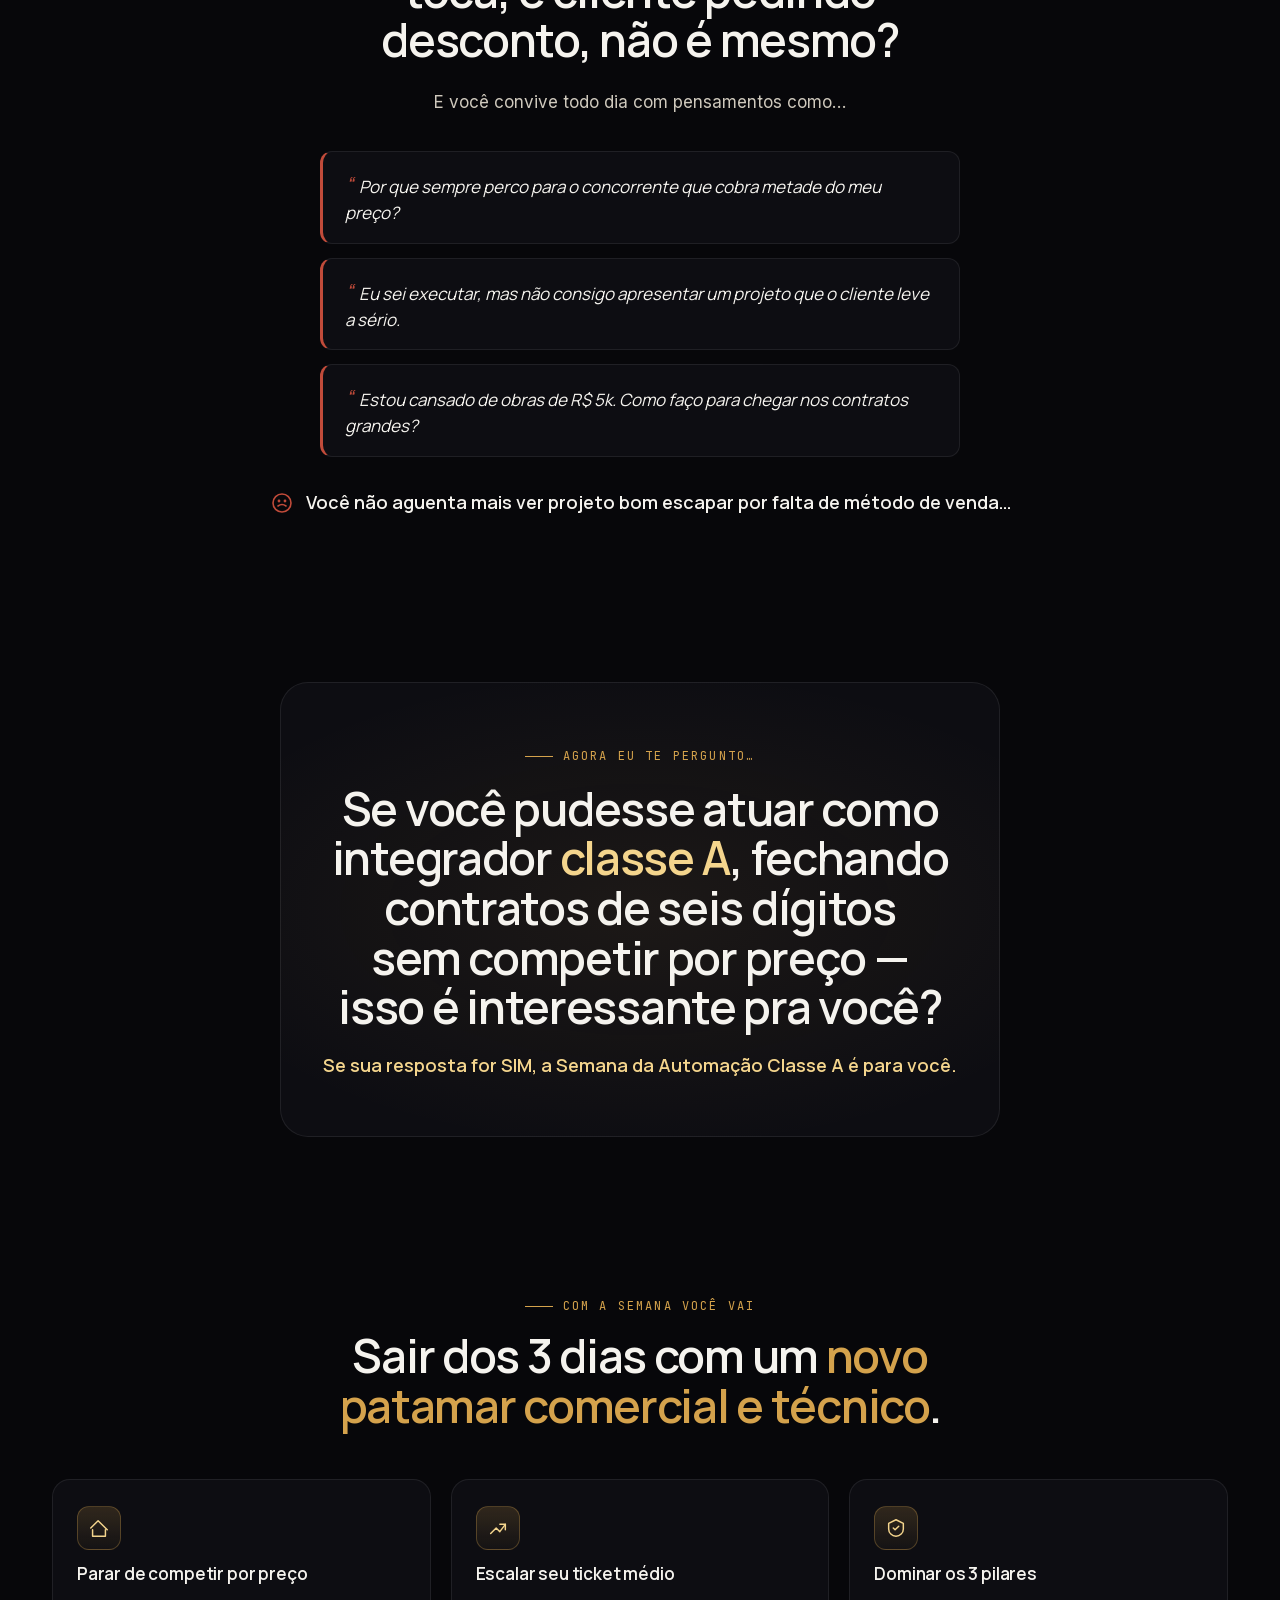
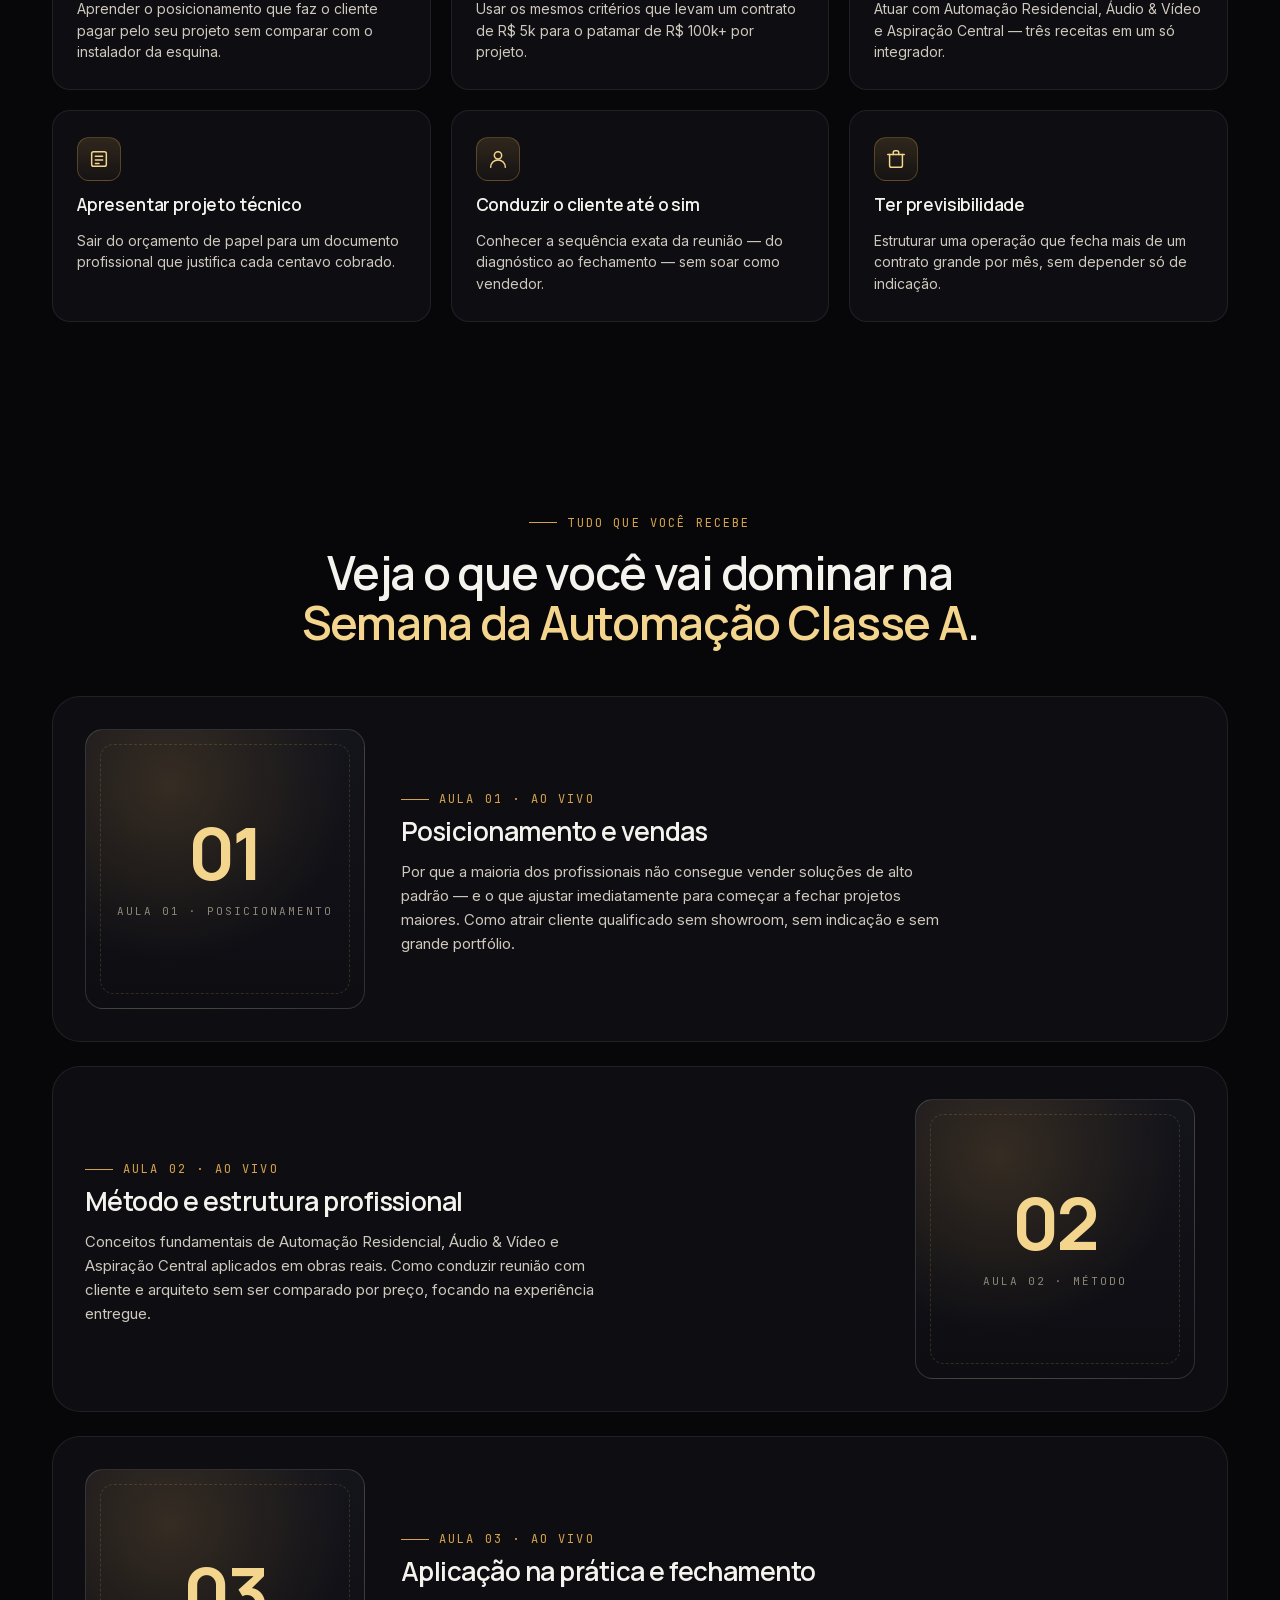
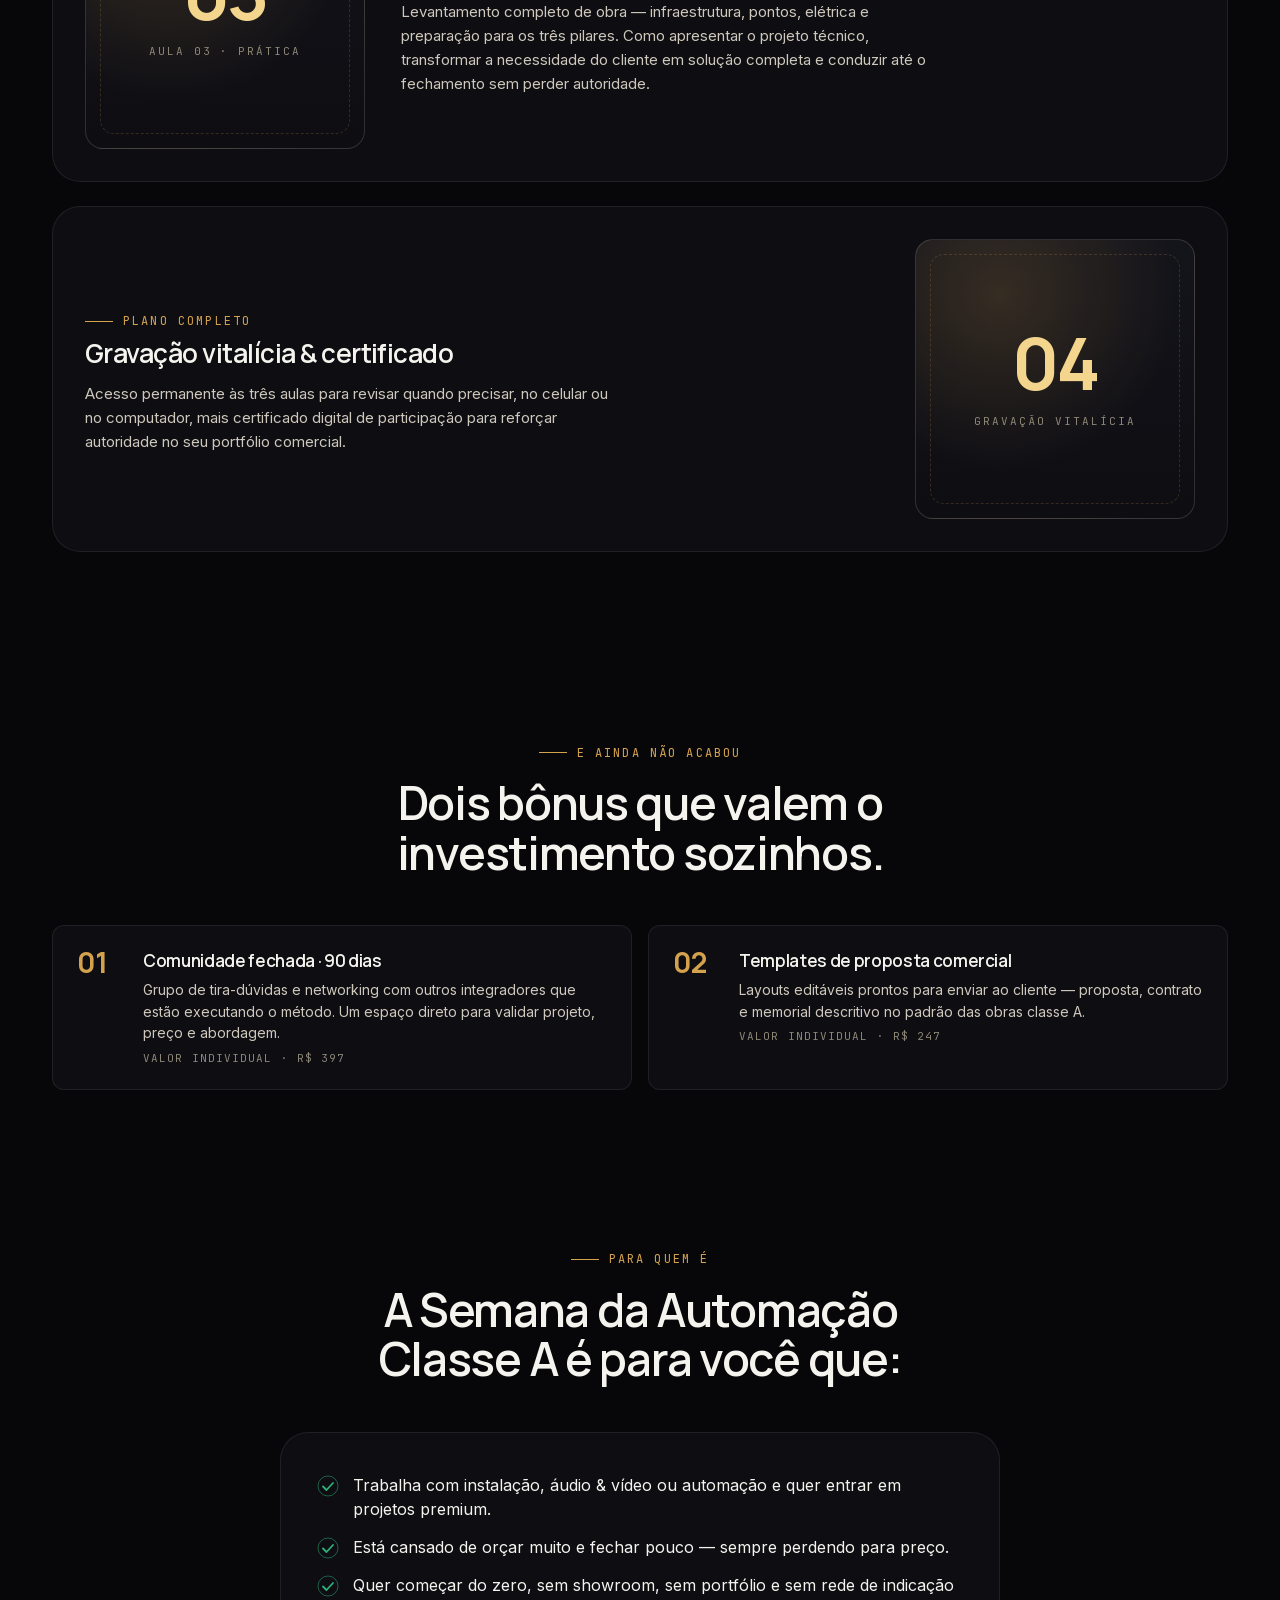
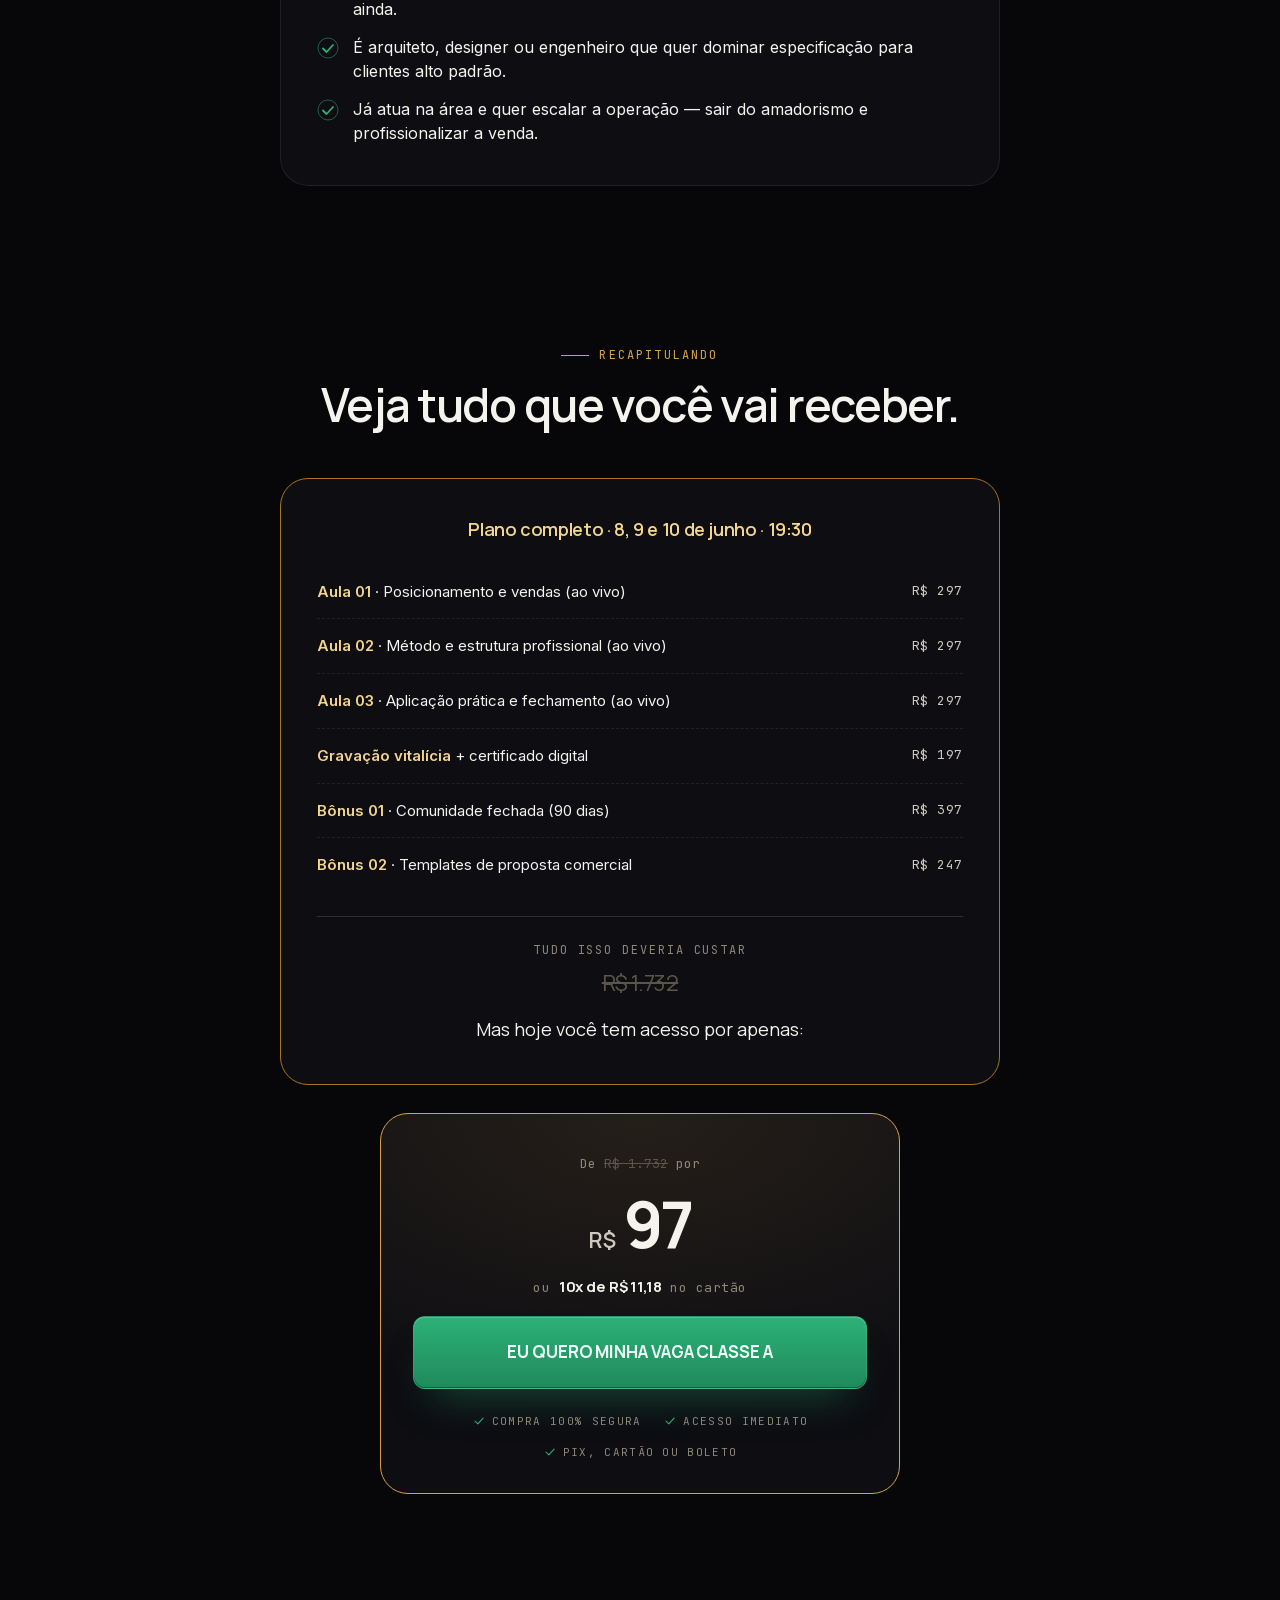
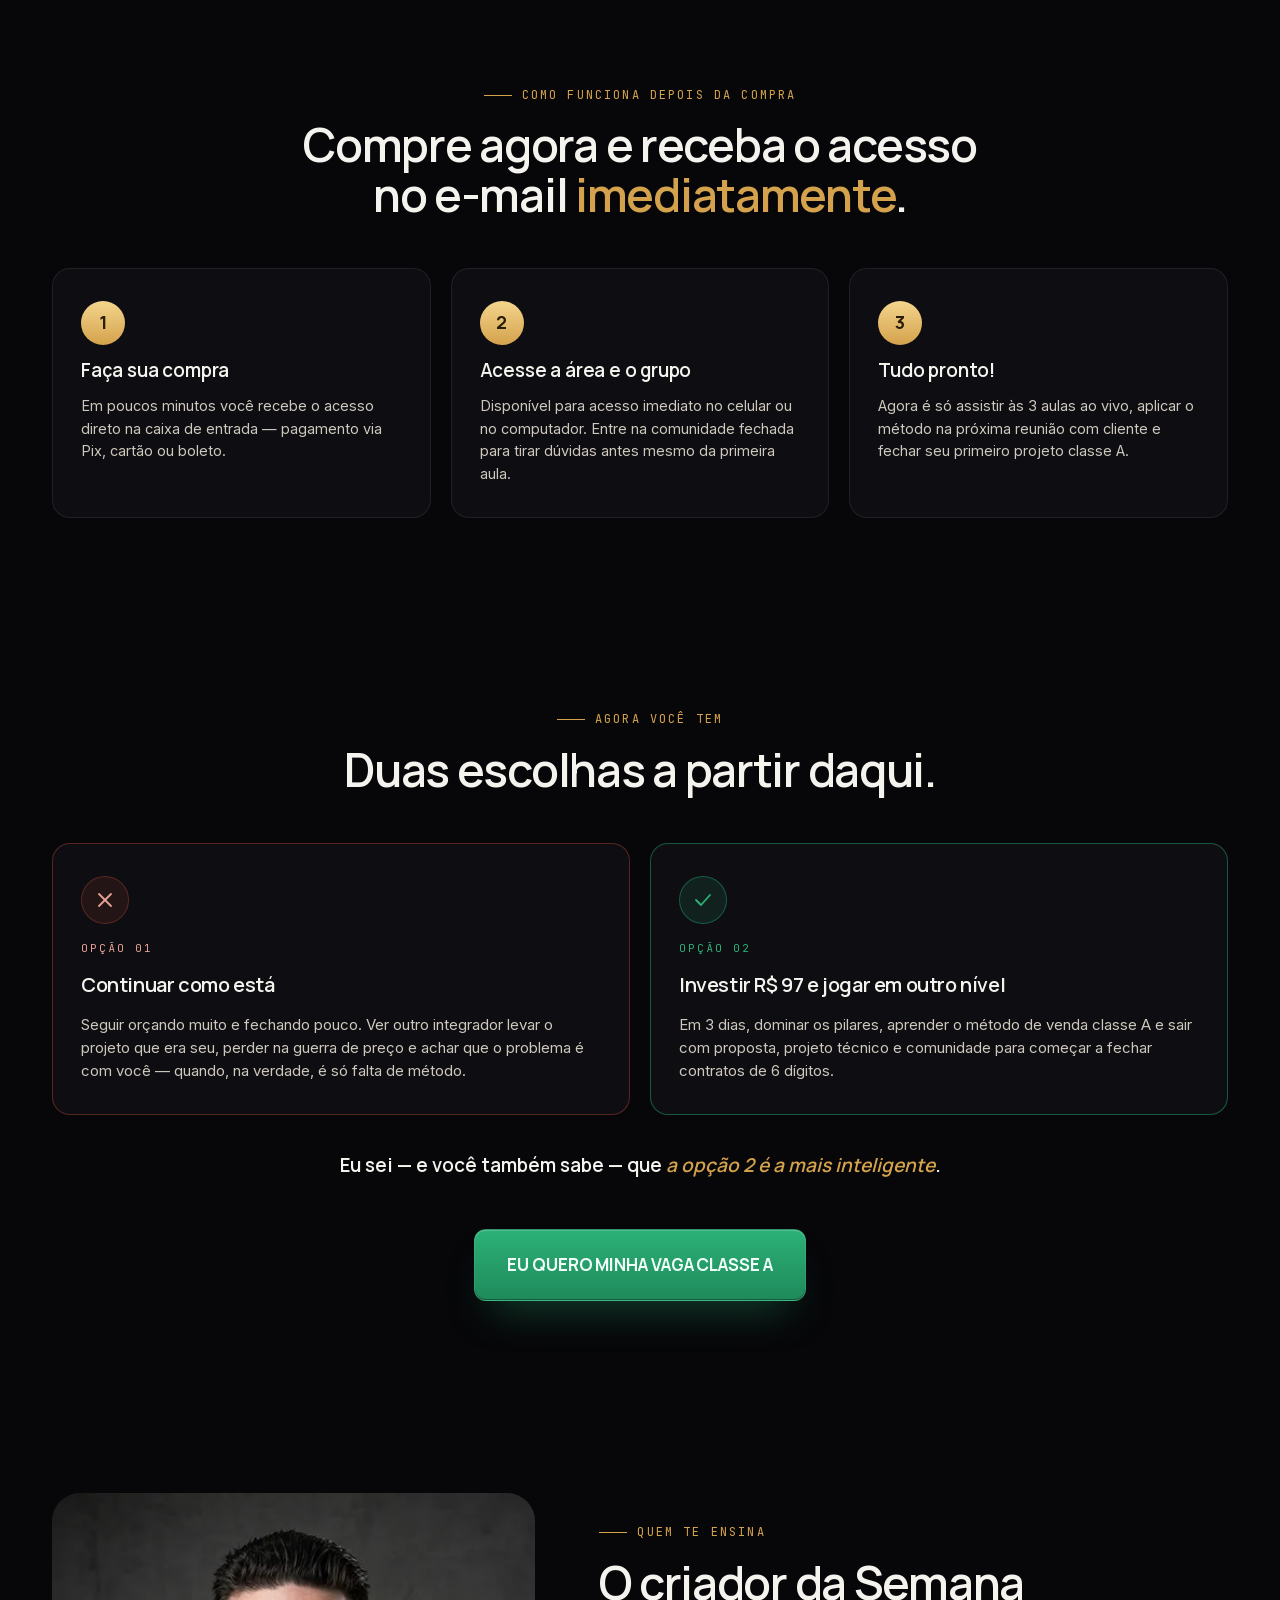
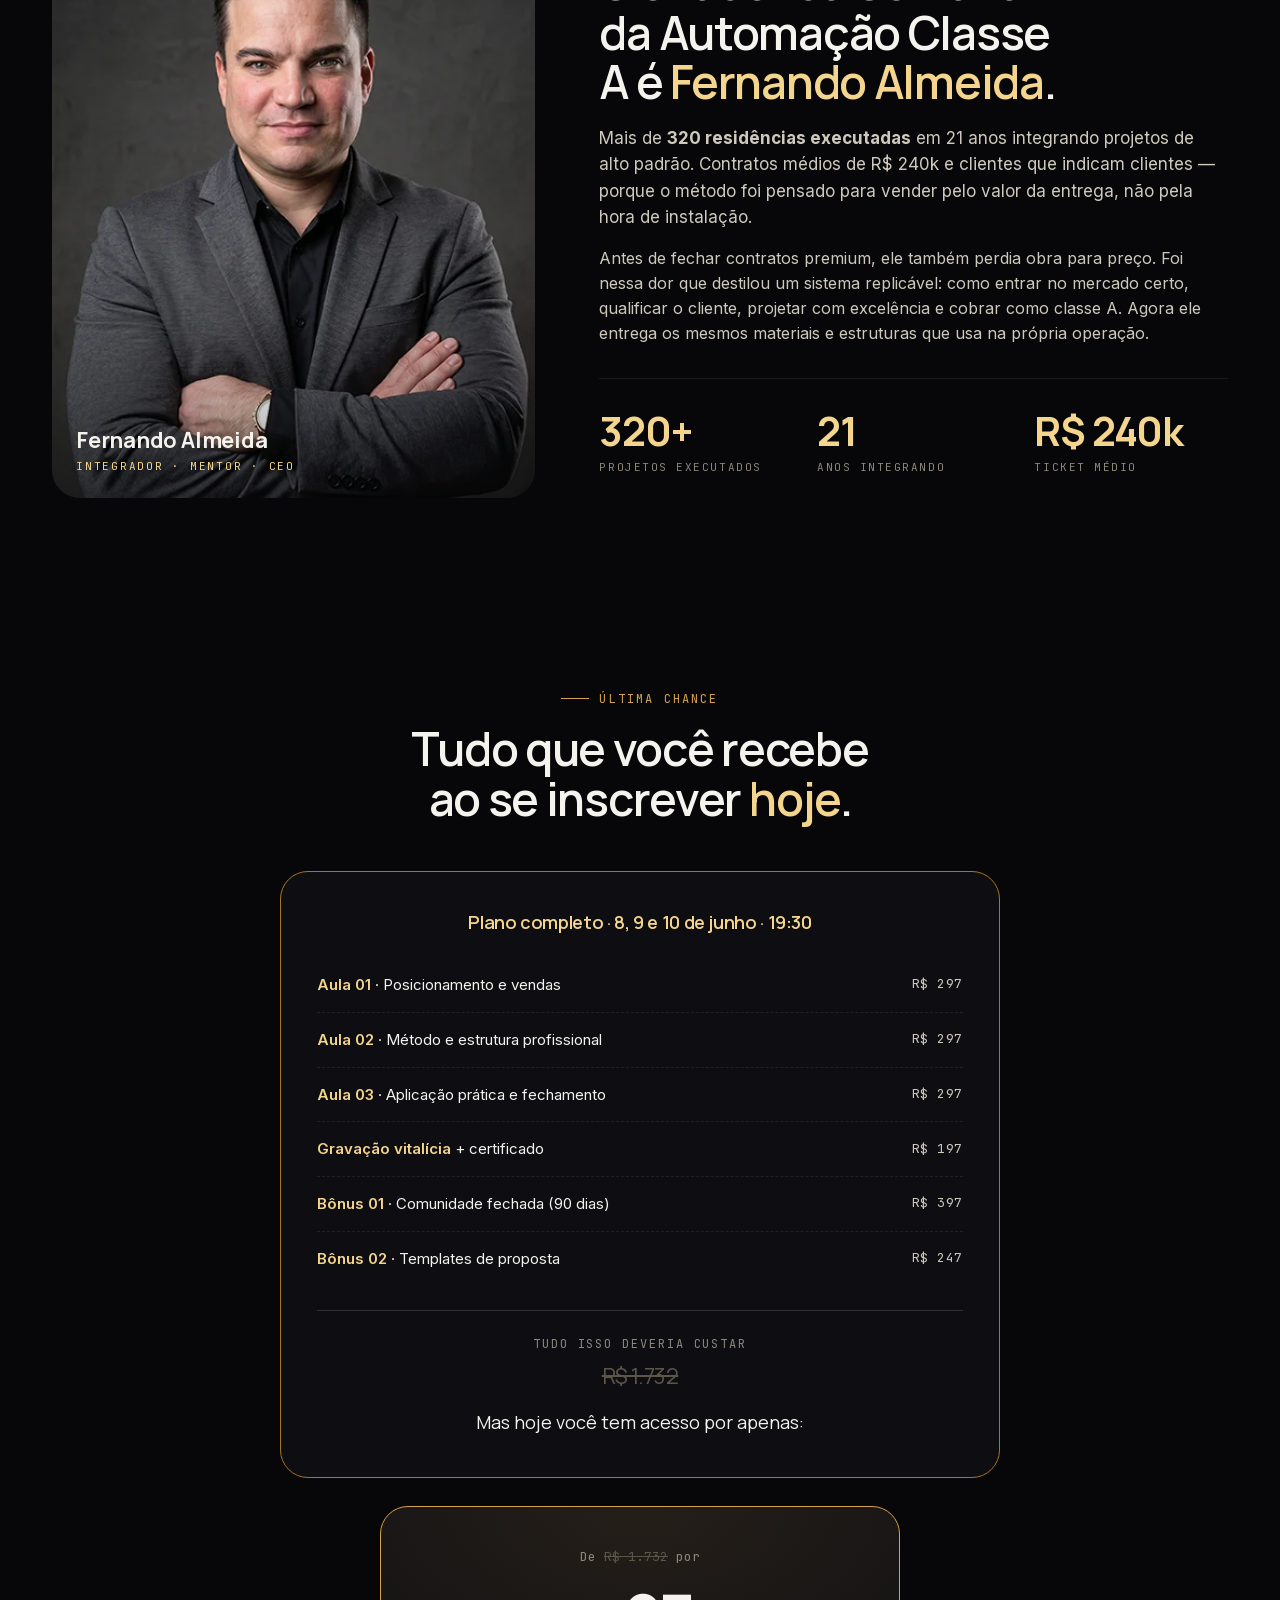
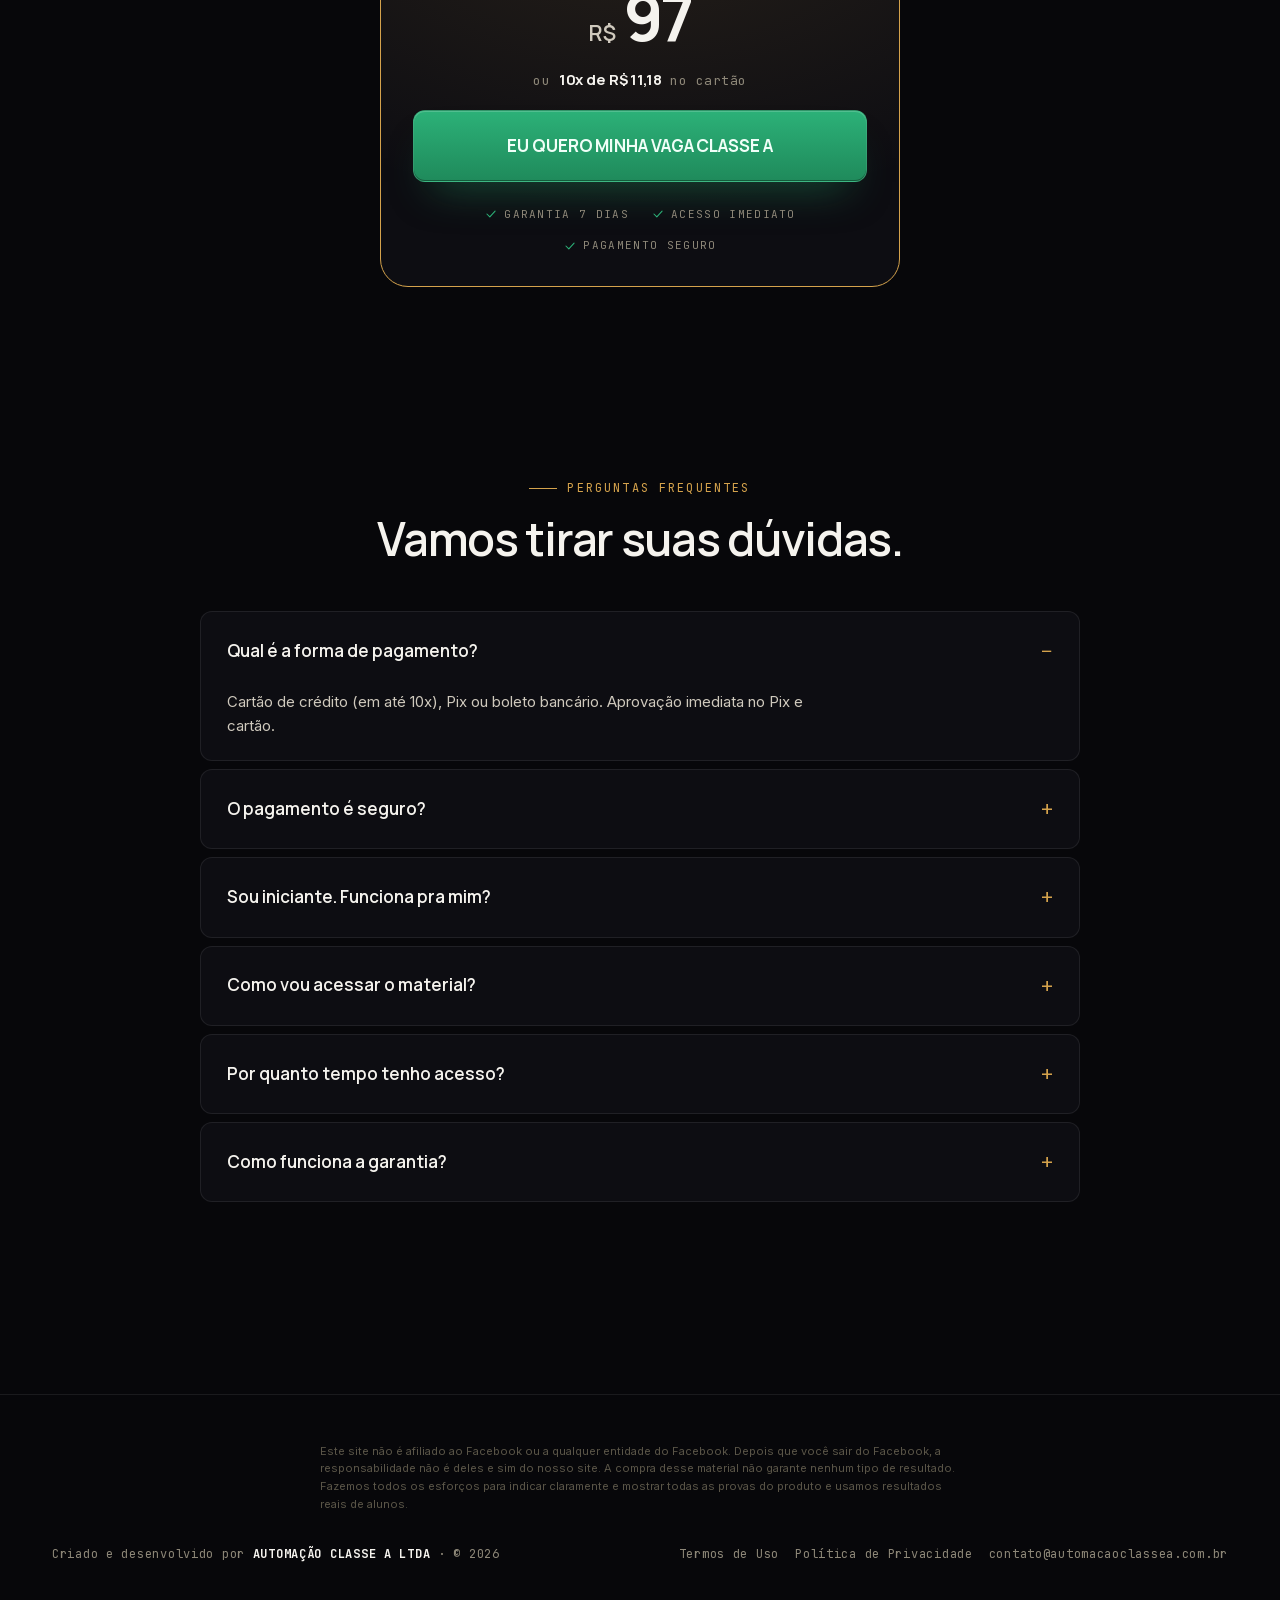
==== commit 4b7e9a94: "update: sincronizando alterações nas páginas principais" ====
--- a/index2.html
+++ b/index2.html
@@ -627,7 +627,7 @@
     <div class="hero-grid-overlay"></div>
     <div class="container">
       <div class="hero-inner-2">
-        <span class="eyebrow">Treinamento ao vivo · 8, 9 e 10 de junho</span>
+        <span class="eyebrow">Treinamento ao vivo · 8, 9 e 10 de junho · 19:30</span>
         <h1>
           Não consegue fechar projetos de <span class="gold">alto padrão</span> em automação residencial?
         </h1>
@@ -1018,7 +1018,7 @@
       </div>
 
       <div class="stack-recap">
-        <h3>Plano completo · 8, 9 e 10 de junho</h3>
+        <h3>Plano completo · 8, 9 e 10 de junho · 19:30</h3>
         <ul class="stack-list">
           <li>
             <span class="item-name"><strong>Aula 01</strong> · Posicionamento e vendas (ao vivo)</span>
@@ -1240,7 +1240,7 @@
       </div>
 
       <div class="stack-recap">
-        <h3>Plano completo · 8, 9 e 10 de junho</h3>
+        <h3>Plano completo · 8, 9 e 10 de junho · 19:30</h3>
         <ul class="stack-list">
           <li><span class="item-name"><strong>Aula 01</strong> · Posicionamento e vendas</span><span
               class="item-val">R$ 297</span></li>
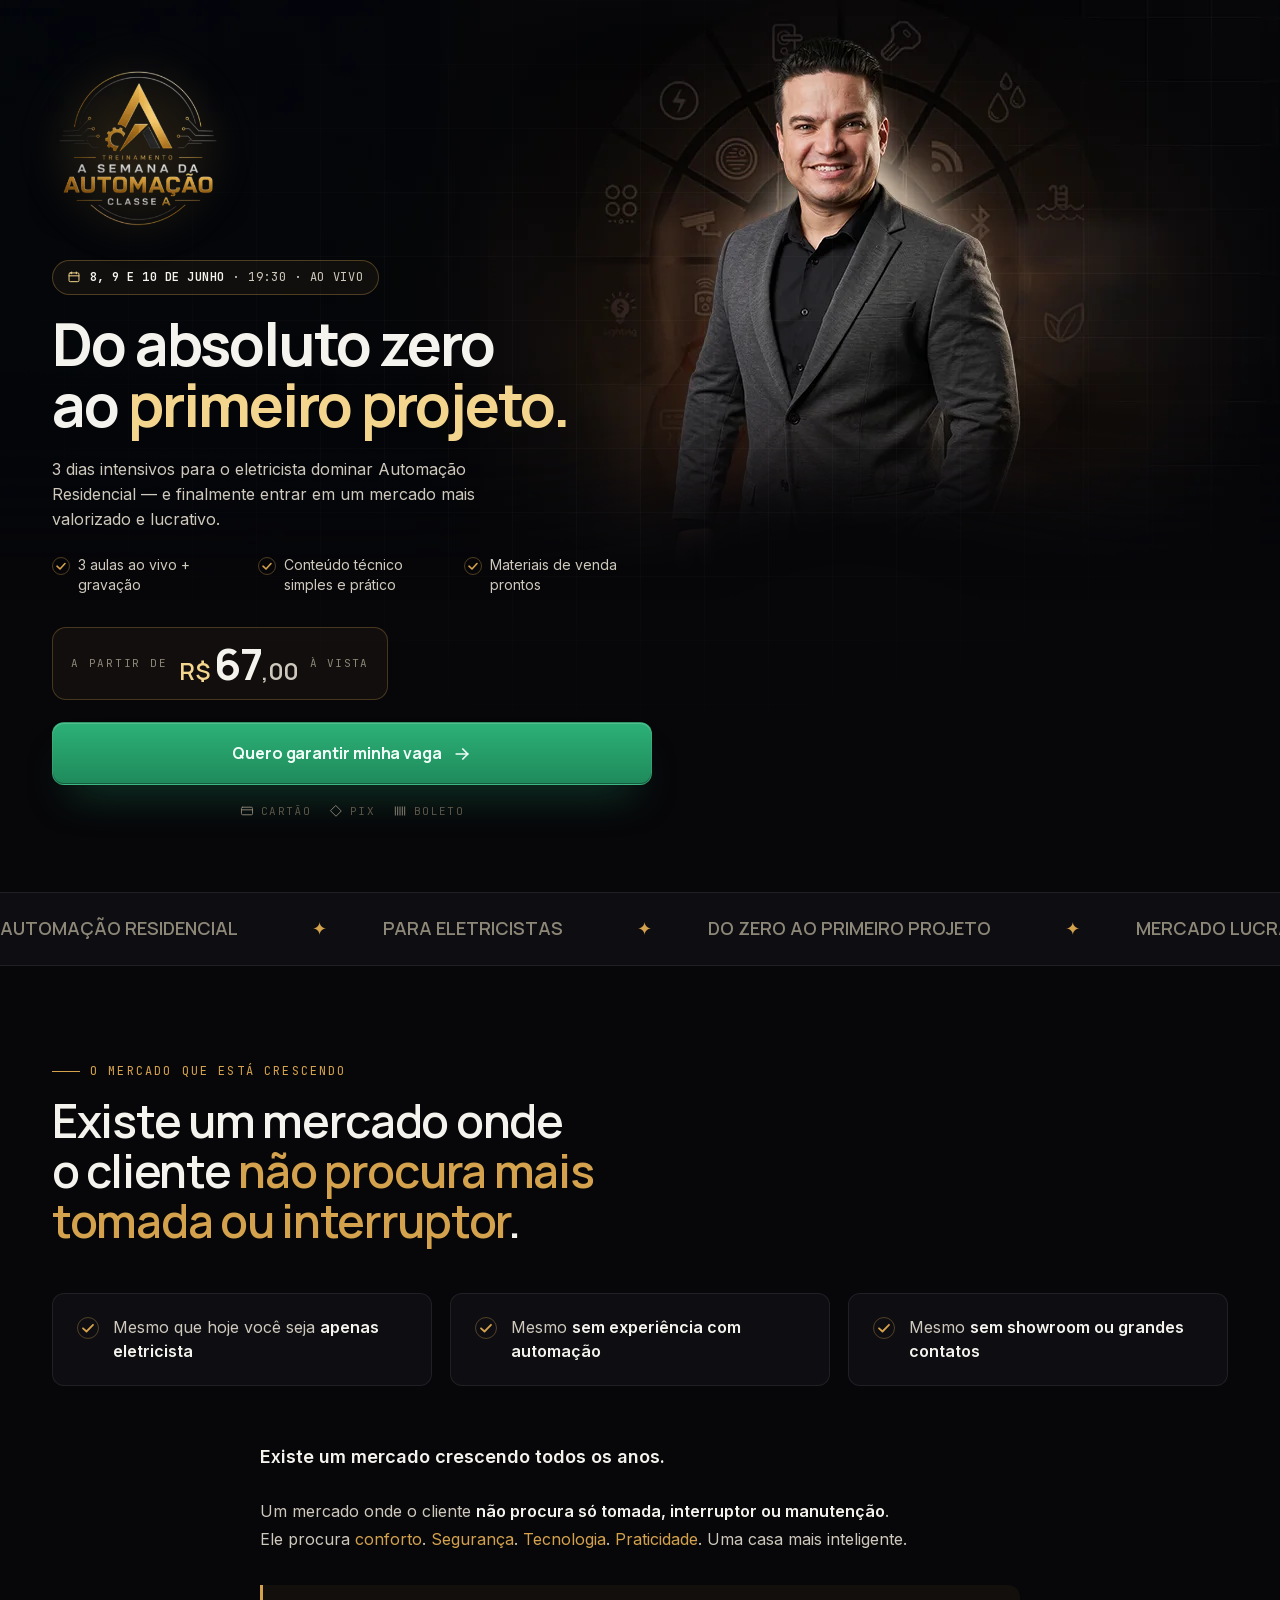
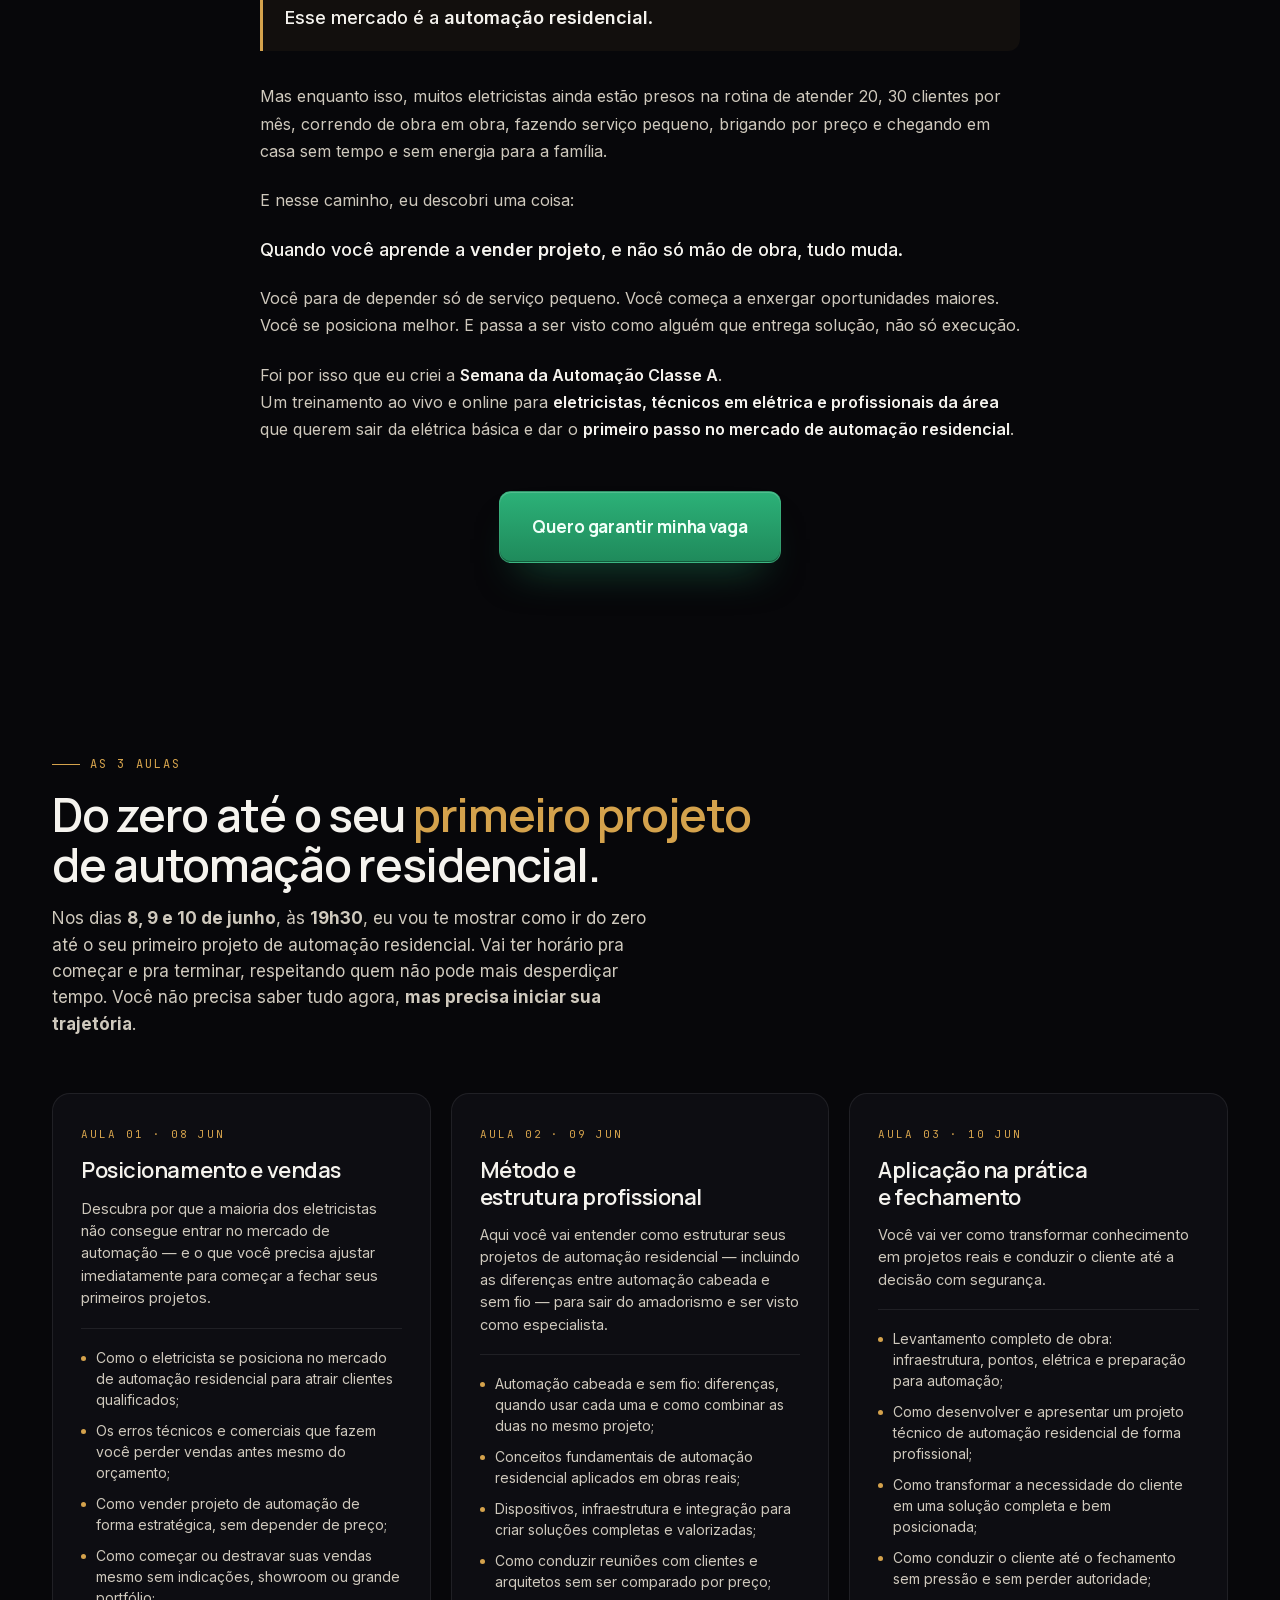
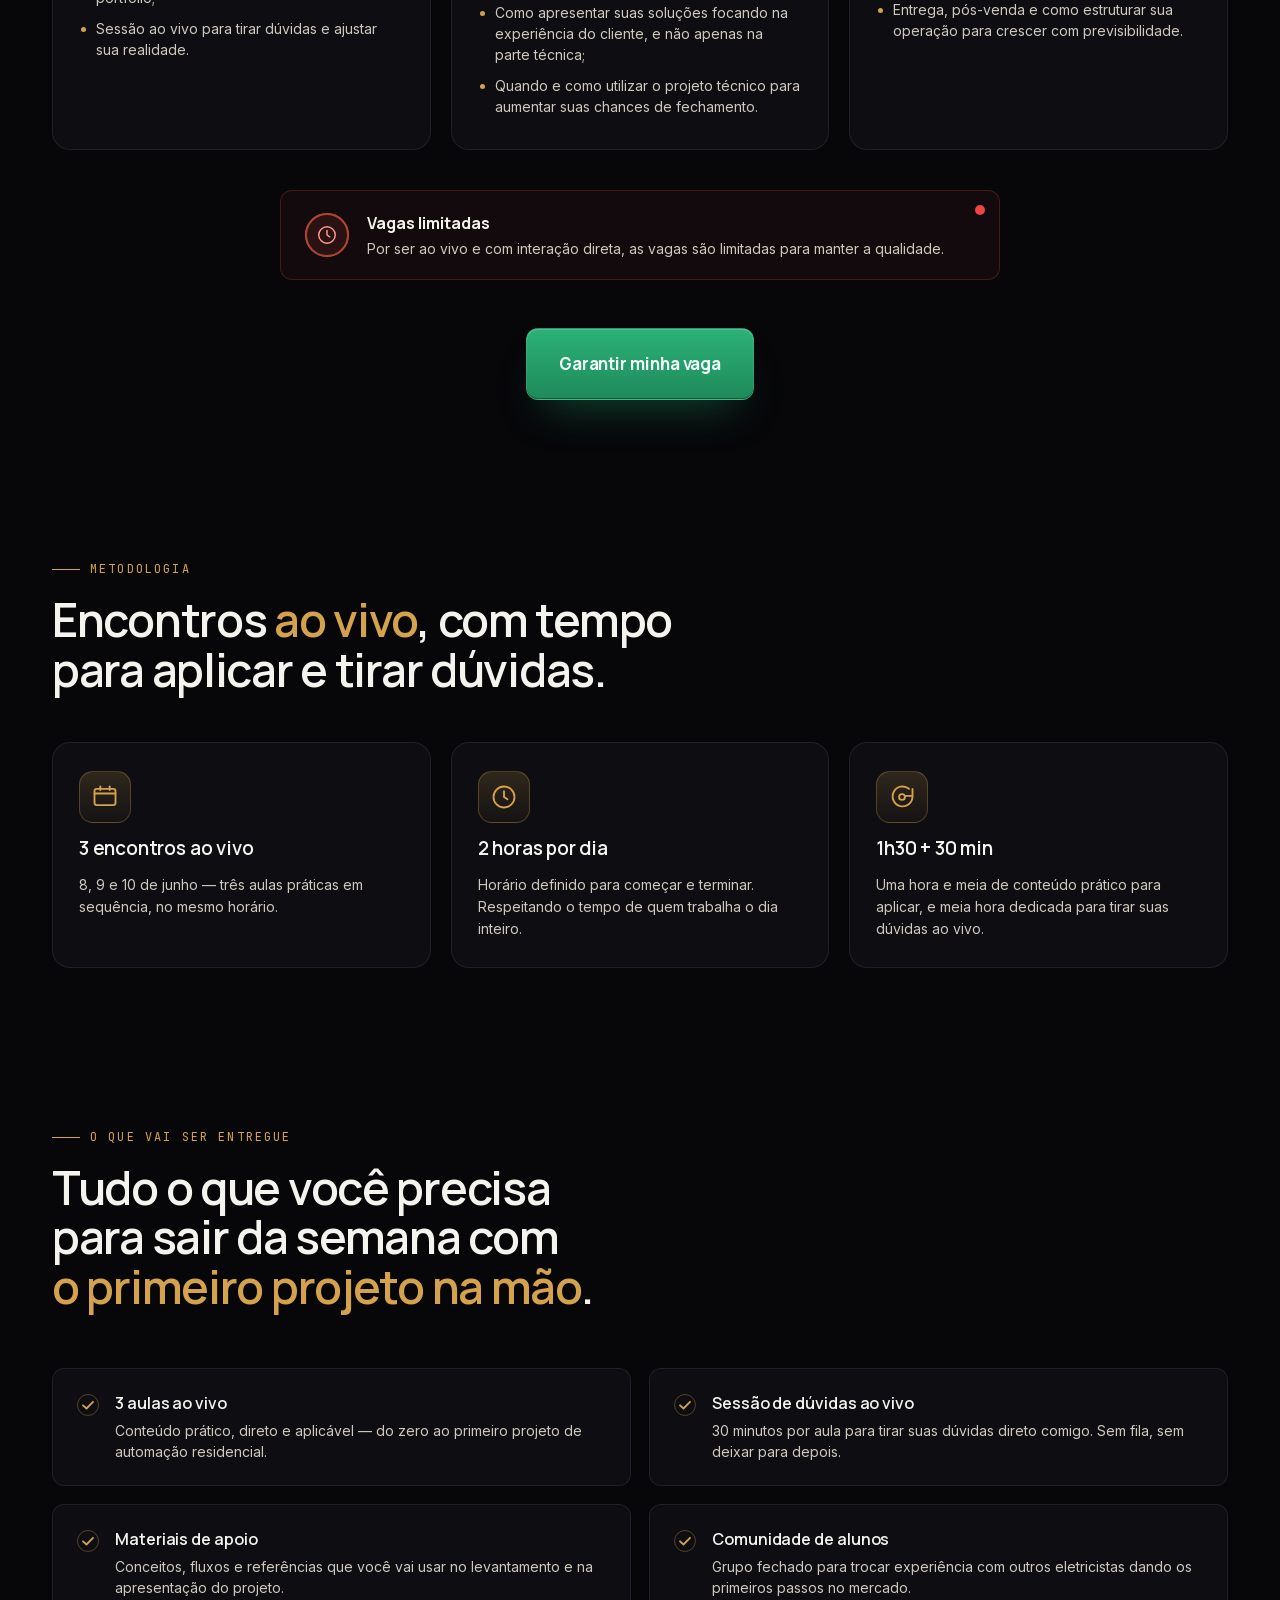
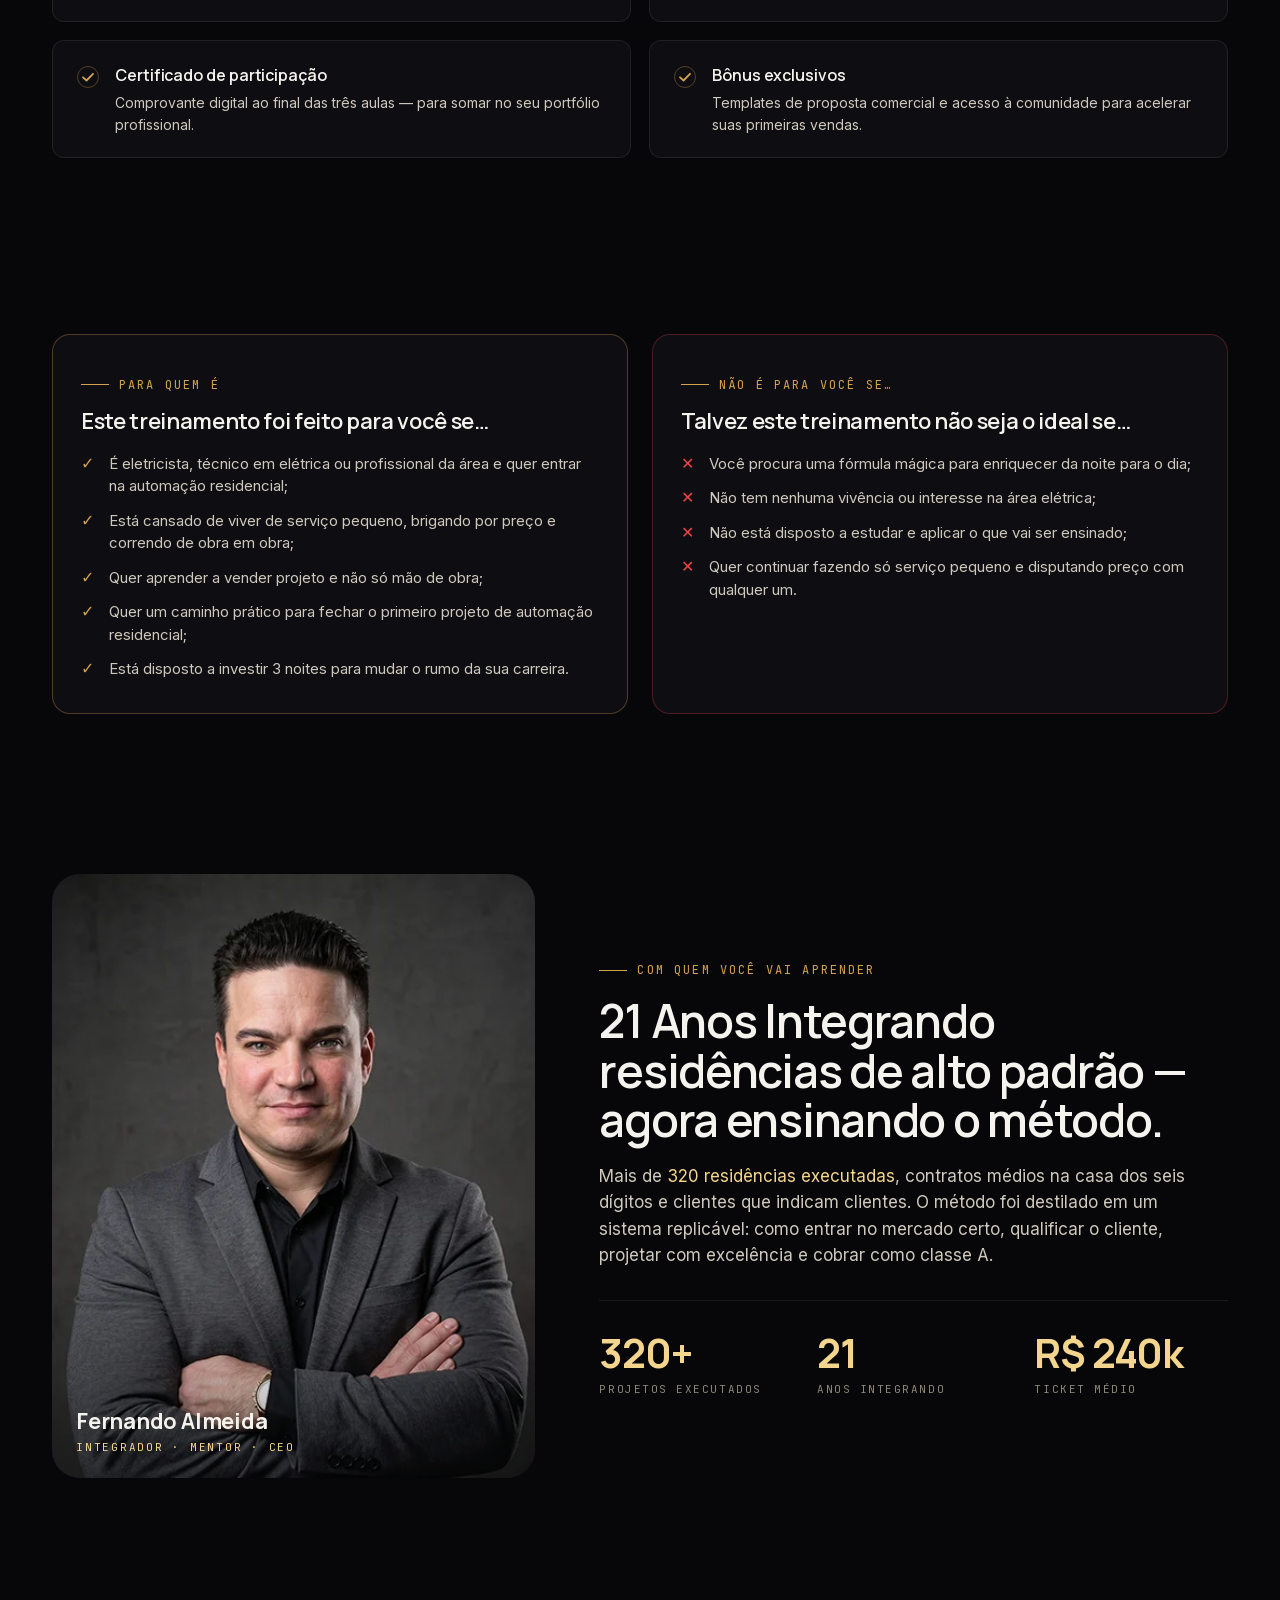
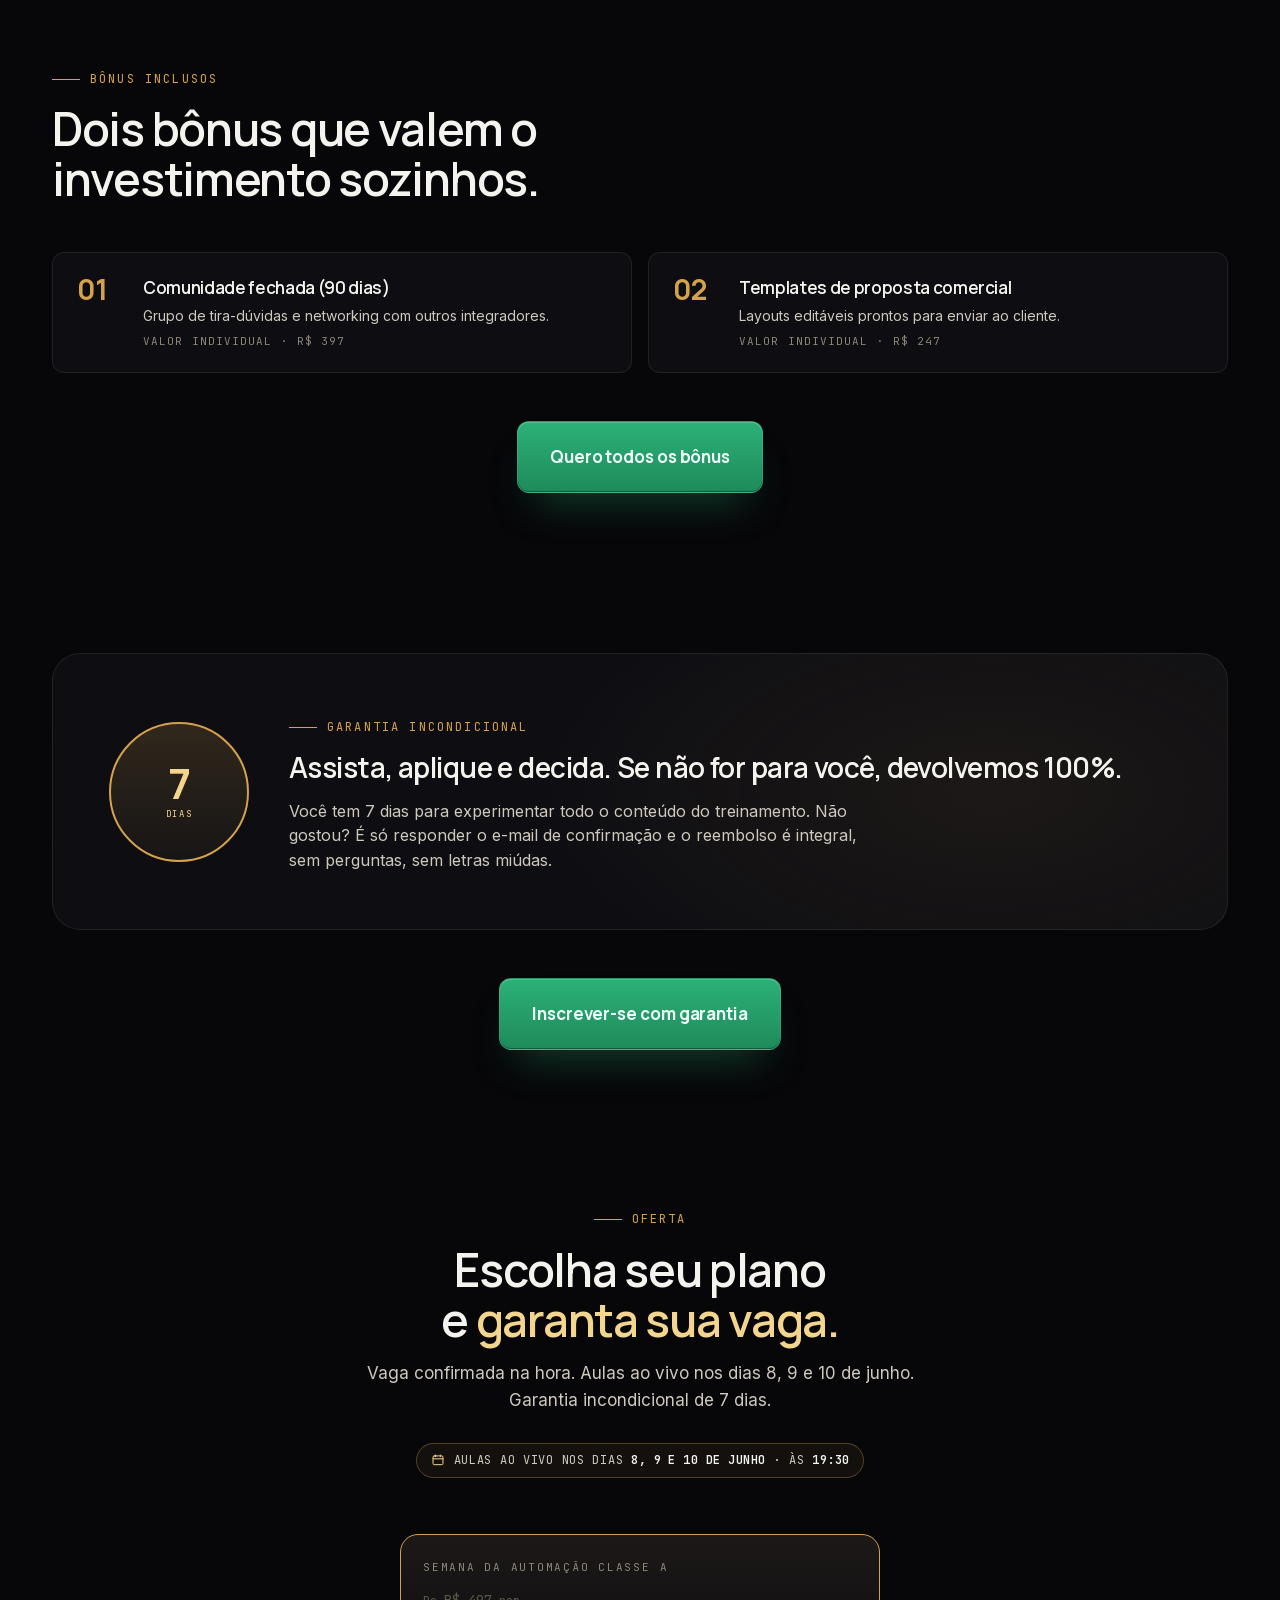
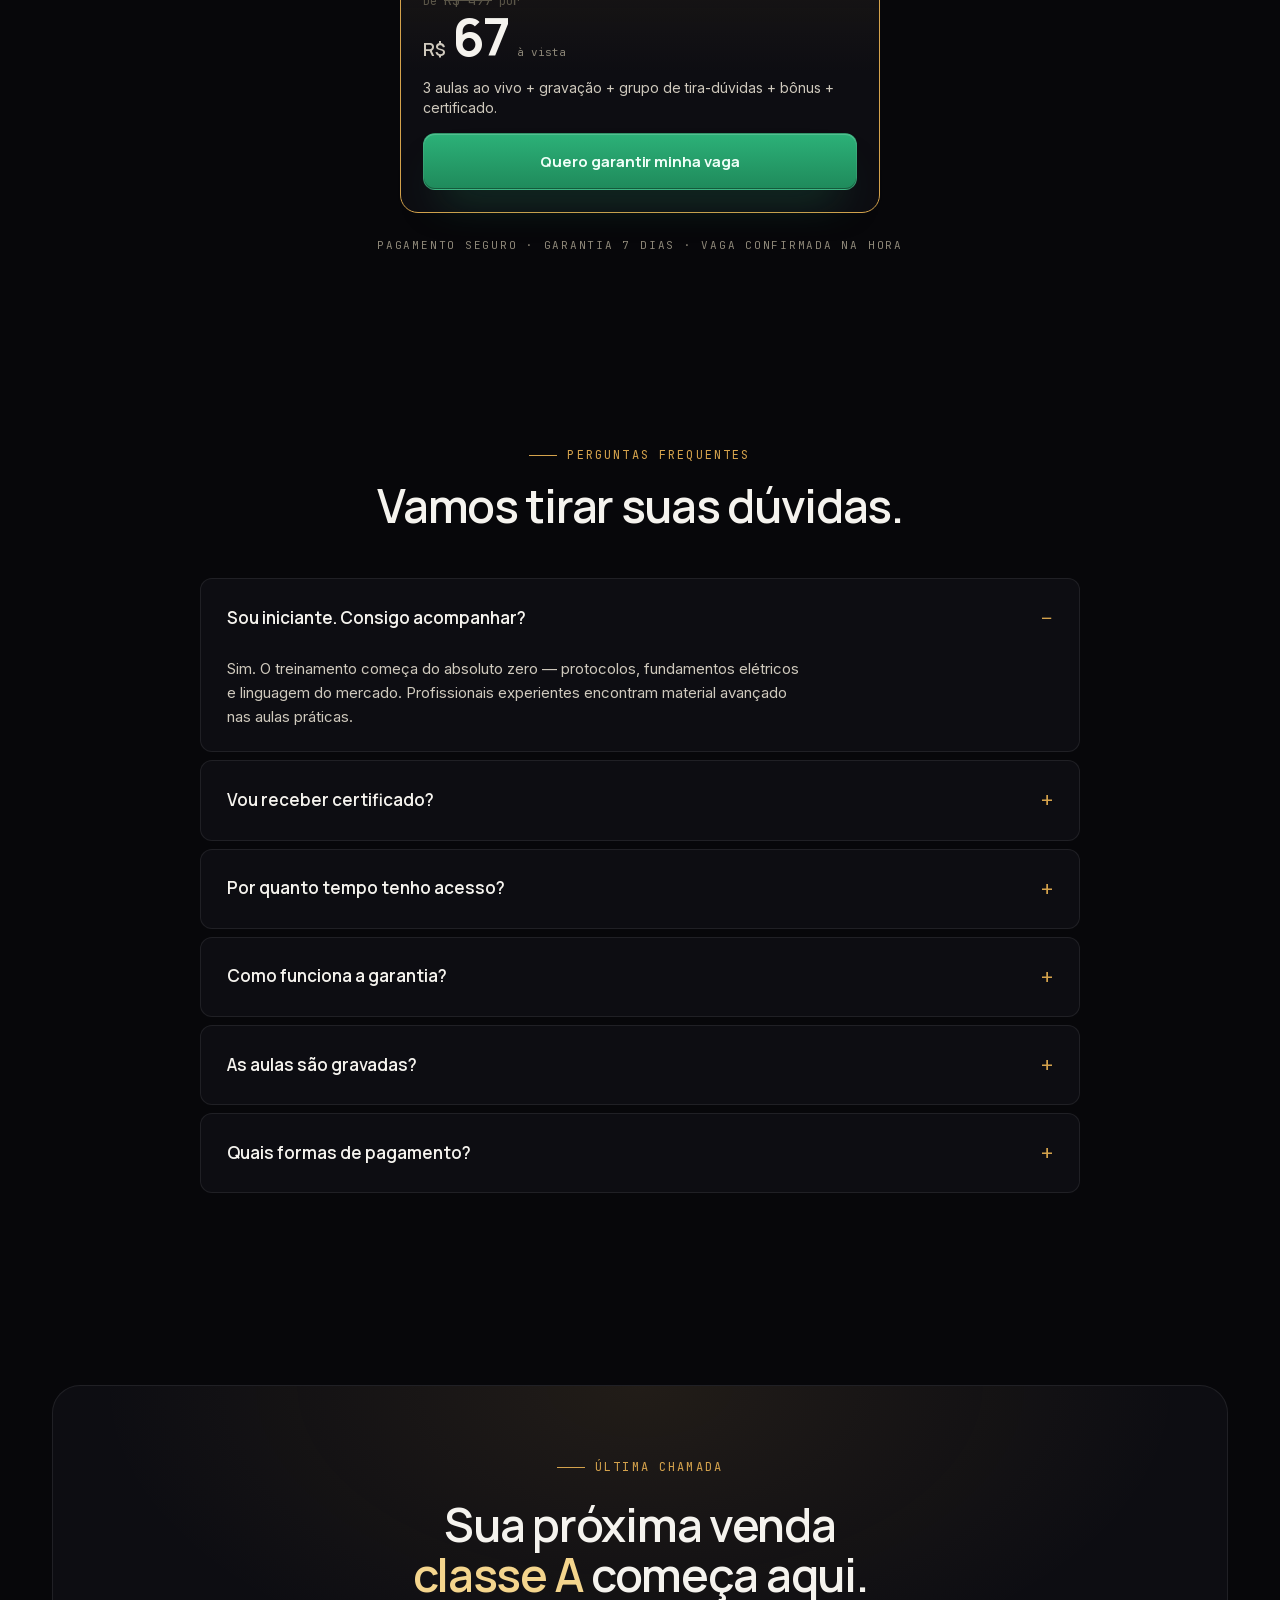
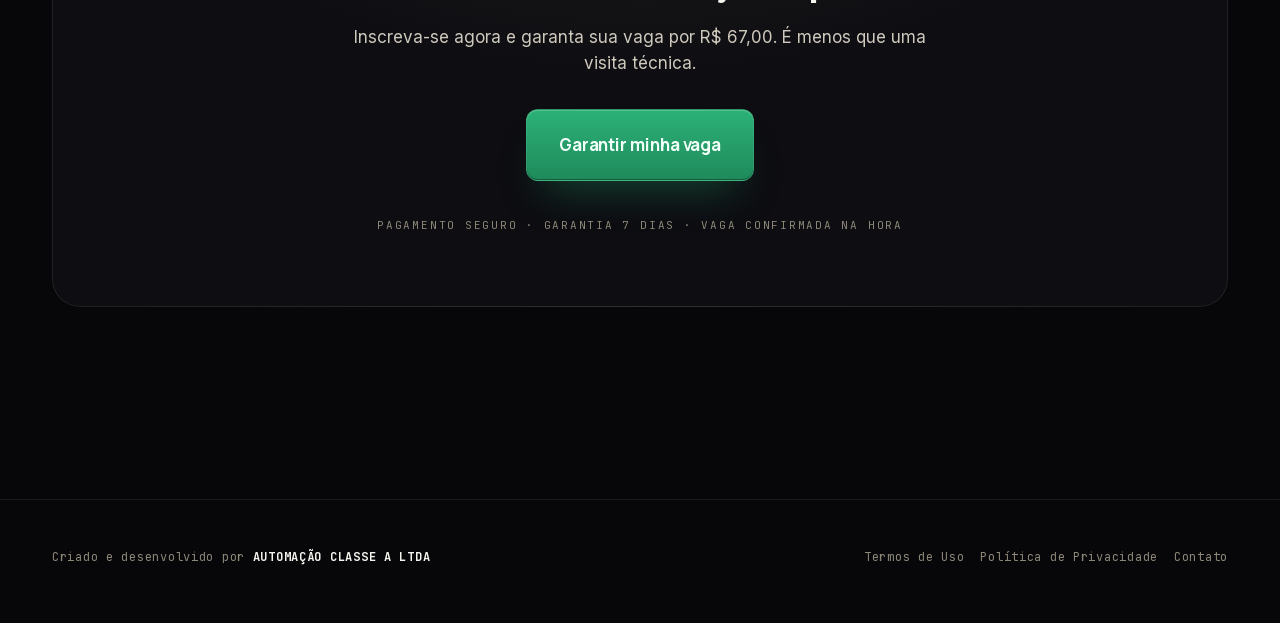
==== commit 6883396b: "chore(index): tornar index2 a home principal e mover home antiga para index2 Co-Authored-By: Claude " ====
--- a/index2.html
+++ b/index2.html
@@ -4,7 +4,7 @@
 <head>
   <meta charset="utf-8" />
   <meta name="viewport" content="width=device-width, initial-scale=1" />
-  <title>Semana da Automação Classe A · Do zero ao cliente de alto padrão</title>
+  <title>Semana da Automação Classe A · Treinamento ao vivo</title>
 
   <!-- Meta Pixel Code -->
   <script>
@@ -31,1164 +31,472 @@
   <link rel="preload" href="fonts/jetbrainsmono-latin.woff2" as="font" type="font/woff2" crossorigin />
 
   <link rel="stylesheet" href="styles.css" />
-
-  <style>
-    /* =============================================================
-       Estilos específicos do modelo-olimpo (PAS + AIDA + Hormozi)
-       Estendem o design system de styles.css
-       ============================================================= */
-
-    /* ---------- Bloco 1 · Header simples ---------- */
-    .lp-header {
-      padding: 28px 0 16px;
-      text-align: center;
-      border-bottom: 1px solid var(--line);
-    }
-    .lp-header img {
-      width: 88px;
-      height: auto;
-      margin: 0 auto;
-      display: block;
-      filter: drop-shadow(0 8px 18px rgba(0, 0, 0, 0.5));
-    }
-
-    /* ---------- Bloco 2 · Hero (variante PAS, sem countdown) ---------- */
-    .hero.hero--pas { padding-top: 64px; padding-bottom: 64px; }
-    @media (max-width: 820px) {
-      .hero.hero--pas { padding-top: 48px; padding-bottom: 48px; }
-    }
-    .hero--pas .hero-inner-2 {
-      max-width: 760px;
-      margin: 0 auto;
-      text-align: center;
-      display: flex;
-      flex-direction: column;
-      align-items: center;
-      gap: 22px;
-      padding: 48px 0 24px;
-    }
-    .hero--pas h1 {
-      font-size: clamp(36px, 4.4vw, 58px);
-      line-height: 1.04;
-      letter-spacing: -0.034em;
-      font-weight: 700;
-    }
-    .hero--pas .hero-lead { max-width: 60ch; margin: 0 auto; }
-    .hero--pas .hero-lead strong { color: var(--fg-0); font-weight: 600; }
-
-    /* ---------- Bloco 3 · Prova social ---------- */
-    .proof-grid {
-      display: grid;
-      grid-template-columns: repeat(3, 1fr);
-      gap: 20px;
-      margin-top: 48px;
-    }
-    @media (max-width: 880px) { .proof-grid { grid-template-columns: 1fr; } }
-
-    .proof-card {
-      background: var(--bg-1);
-      border: 1px solid var(--line);
-      border-radius: var(--r-lg);
-      padding: 26px 24px;
-      display: flex;
-      flex-direction: column;
-      gap: 14px;
-    }
-    .proof-card .stars {
-      color: var(--gold-0);
-      font-size: 16px;
-      letter-spacing: 2px;
-    }
-    .proof-card .quote {
-      font-size: 15px;
-      line-height: 1.55;
-      color: var(--fg-1);
-    }
-    .proof-card .person {
-      display: flex;
-      align-items: center;
-      gap: 12px;
-      padding-top: 14px;
-      border-top: 1px solid var(--line);
-    }
-    .proof-card .avatar {
-      width: 40px;
-      height: 40px;
-      border-radius: 50%;
-      background: linear-gradient(180deg, var(--gold-0), var(--gold-1));
-      color: #2a1d05;
-      font-family: var(--font-display);
-      font-weight: 700;
-      font-size: 16px;
-      display: flex;
-      align-items: center;
-      justify-content: center;
-    }
-    .proof-card .who { display: flex; flex-direction: column; gap: 2px; }
-    .proof-card .who .name {
-      font-family: var(--font-display);
-      font-weight: 600;
-      font-size: 14px;
-      color: var(--fg-0);
-    }
-    .proof-card .who .meta {
-      font-family: var(--font-mono);
-      font-size: 11px;
-      letter-spacing: 0.08em;
-      color: var(--fg-2);
-    }
-
-    /* ---------- Bloco 4 · Dor / agitação ---------- */
-    .pain-block { max-width: 760px; margin: 0 auto; text-align: center; }
-    .pain-thoughts {
-      list-style: none;
-      padding: 0;
-      margin: 36px auto 0;
-      display: flex;
-      flex-direction: column;
-      gap: 14px;
-      max-width: 640px;
-    }
-    .pain-thoughts li {
-      background: var(--bg-1);
-      border: 1px solid var(--line);
-      border-left: 3px solid var(--danger);
-      border-radius: var(--r-md);
-      padding: 18px 22px;
-      font-family: var(--font-display);
-      font-size: 17px;
-      line-height: 1.4;
-      color: var(--fg-0);
-      text-align: left;
-      font-style: italic;
-    }
-    .pain-thoughts li::before {
-      content: "“";
-      color: var(--danger);
-      margin-right: 6px;
-      font-size: 22px;
-    }
-    .pain-close {
-      display: inline-flex;
-      align-items: center;
-      gap: 12px;
-      margin-top: 32px;
-      font-family: var(--font-display);
-      font-weight: 600;
-      font-size: 18px;
-      color: var(--fg-0);
-    }
-    .pain-close svg { color: var(--danger); flex-shrink: 0; }
-
-    /* ---------- Bloco 5 · Pergunta-ponte ---------- */
-    .bridge {
-      text-align: center;
-      max-width: 720px;
-      margin: 0 auto;
-      padding: 56px 32px;
-      background:
-        radial-gradient(800px 400px at 50% 50%, rgba(212,162,76,0.08), transparent 60%),
-        var(--bg-1);
-      border: 1px solid var(--line);
-      border-radius: var(--r-xl);
-    }
-    .bridge .eyebrow { justify-content: center; }
-    .bridge h2 { margin-top: 18px; }
-    .bridge .anchor {
-      margin-top: 20px;
-      font-family: var(--font-display);
-      font-size: 18px;
-      color: var(--gold-0);
-      font-weight: 600;
-    }
-
-    /* ---------- Bloco 6 · "Com o produto você vai…" ---------- */
-    .benefits-grid {
-      display: grid;
-      grid-template-columns: repeat(3, 1fr);
-      gap: 20px;
-      margin-top: 48px;
-    }
-    @media (max-width: 960px) { .benefits-grid { grid-template-columns: repeat(2, 1fr); } }
-    @media (max-width: 600px) { .benefits-grid { grid-template-columns: 1fr; } }
-
-    .benefit {
-      background: var(--bg-1);
-      border: 1px solid var(--line);
-      border-radius: var(--r-lg);
-      padding: 26px 24px;
-      display: flex;
-      flex-direction: column;
-      gap: 14px;
-      transition: border-color 0.25s, transform 0.25s;
-    }
-    .benefit:hover { border-color: var(--gold-2); transform: translateY(-3px); }
-    .benefit-icon {
-      width: 44px;
-      height: 44px;
-      border-radius: 12px;
-      background: linear-gradient(180deg, rgba(212,162,76,0.18), rgba(212,162,76,0.04));
-      border: 1px solid rgba(212,162,76,0.3);
-      color: var(--gold-0);
-      display: flex;
-      align-items: center;
-      justify-content: center;
-    }
-    .benefit h3 {
-      font-size: 17px;
-      font-weight: 600;
-      letter-spacing: -0.01em;
-    }
-    .benefit p {
-      font-size: 14px;
-      line-height: 1.55;
-      color: var(--fg-1);
-    }
-
-    /* ---------- Bloco 7 · Entregáveis (cards alternados) ---------- */
-    .deliverables {
-      display: flex;
-      flex-direction: column;
-      gap: 24px;
-      margin-top: 48px;
-    }
-    .deliverable {
-      display: grid;
-      grid-template-columns: 280px 1fr;
-      gap: 36px;
-      align-items: center;
-      background: var(--bg-1);
-      border: 1px solid var(--line);
-      border-radius: var(--r-xl);
-      padding: 32px;
-    }
-    .deliverable.reverse { grid-template-columns: 1fr 280px; }
-    .deliverable.reverse .deliverable-visual { order: 2; }
-    @media (max-width: 820px) {
-      .deliverable, .deliverable.reverse {
-        grid-template-columns: 1fr;
-        gap: 24px;
-        padding: 28px 22px;
-      }
-      .deliverable.reverse .deliverable-visual { order: 0; }
-    }
-
-    .deliverable-visual {
-      aspect-ratio: 1 / 1;
-      border-radius: var(--r-lg);
-      background:
-        radial-gradient(circle at 30% 20%, rgba(212,162,76,0.18), transparent 60%),
-        linear-gradient(180deg, var(--bg-2), var(--bg-1));
-      border: 1px solid var(--line-strong);
-      display: flex;
-      flex-direction: column;
-      align-items: center;
-      justify-content: center;
-      gap: 14px;
-      position: relative;
-      overflow: hidden;
-    }
-    .deliverable-visual::before {
-      content: "";
-      position: absolute;
-      inset: 14px;
-      border: 1px dashed rgba(212, 162, 76, 0.2);
-      border-radius: calc(var(--r-lg) - 4px);
-      pointer-events: none;
-    }
-    .deliverable-visual .num {
-      font-family: var(--font-display);
-      font-size: 72px;
-      font-weight: 700;
-      letter-spacing: -0.04em;
-      color: var(--gold-0);
-      line-height: 1;
-    }
-    .deliverable-visual .label {
-      font-family: var(--font-mono);
-      font-size: 11px;
-      letter-spacing: 0.18em;
-      text-transform: uppercase;
-      color: var(--fg-2);
-    }
-    .deliverable-content .eyebrow { margin-bottom: 8px; }
-    .deliverable-content h3 { font-size: 26px; }
-    .deliverable-content p {
-      margin-top: 12px;
-      color: var(--fg-1);
-      font-size: 15px;
-      line-height: 1.6;
-      max-width: 60ch;
-    }
-
-    /* ---------- Bloco 9 · Para quem é ---------- */
-    .for-you {
-      max-width: 720px;
-      margin: 48px auto 0;
-      background: var(--bg-1);
-      border: 1px solid var(--line);
-      border-radius: var(--r-xl);
-      padding: 40px 36px;
-    }
-    .for-you ul {
-      list-style: none;
-      padding: 0;
-      margin: 0;
-      display: flex;
-      flex-direction: column;
-      gap: 14px;
-    }
-    .for-you li {
-      display: flex;
-      gap: 14px;
-      align-items: flex-start;
-      font-size: 16px;
-      color: var(--fg-0);
-      line-height: 1.5;
-    }
-    .for-you li svg { color: var(--accent-hi); flex-shrink: 0; margin-top: 2px; }
-    @media (max-width: 600px) { .for-you { padding: 28px 22px; } }
-
-    /* ---------- Bloco 10 · Recapitulação da oferta ---------- */
-    .stack-recap {
-      max-width: 720px;
-      margin: 48px auto 0;
-      background: var(--bg-1);
-      border: 1px solid var(--gold-2);
-      border-radius: var(--r-xl);
-      padding: 40px 36px;
-    }
-    .stack-recap h3 {
-      font-family: var(--font-display);
-      font-size: 18px;
-      font-weight: 600;
-      color: var(--gold-0);
-      margin-bottom: 24px;
-      text-align: center;
-    }
-    .stack-list {
-      list-style: none;
-      padding: 0;
-      margin: 0;
-      display: flex;
-      flex-direction: column;
-    }
-    .stack-list li {
-      display: flex;
-      justify-content: space-between;
-      align-items: center;
-      gap: 16px;
-      padding: 16px 0;
-      border-bottom: 1px dashed var(--line);
-      font-size: 15px;
-      color: var(--fg-0);
-      line-height: 1.45;
-    }
-    .stack-list li:last-child { border-bottom: 0; }
-    .stack-list .item-name { flex: 1; }
-    .stack-list .item-name strong { color: var(--gold-0); font-weight: 600; }
-    .stack-list .item-val {
-      font-family: var(--font-mono);
-      font-size: 13px;
-      color: var(--fg-1);
-      white-space: nowrap;
-      letter-spacing: 0.04em;
-    }
-    .stack-total {
-      margin-top: 24px;
-      padding-top: 24px;
-      border-top: 1px solid var(--line-strong);
-      text-align: center;
-    }
-    .stack-total .total-label {
-      font-family: var(--font-mono);
-      font-size: 12px;
-      letter-spacing: 0.16em;
-      text-transform: uppercase;
-      color: var(--fg-2);
-    }
-    .stack-total .total-from {
-      margin-top: 6px;
-      font-family: var(--font-display);
-      font-size: 22px;
-      color: var(--fg-3);
-      text-decoration: line-through;
-      letter-spacing: -0.02em;
-    }
-    .stack-anchor {
-      text-align: center;
-      margin-top: 16px;
-      font-family: var(--font-display);
-      font-size: 18px;
-      color: var(--fg-0);
-    }
-    @media (max-width: 600px) { .stack-recap { padding: 28px 22px; } }
-
-    /* ---------- Bloco 11/15 · Oferta empilhada principal ---------- */
-    .offer-stack-card {
-      max-width: 520px;
-      margin: 28px auto 0;
-      background:
-        radial-gradient(900px 500px at 50% 0%, rgba(212,162,76,0.12), transparent 60%),
-        var(--bg-1);
-      border: 1px solid var(--gold-1);
-      border-radius: var(--r-xl);
-      padding: 40px 32px 32px;
-      text-align: center;
-      display: flex;
-      flex-direction: column;
-      gap: 18px;
-    }
-    .offer-stack-card .from {
-      font-family: var(--font-mono);
-      font-size: 13px;
-      color: var(--fg-2);
-    }
-    .offer-stack-card .from s { color: var(--fg-3); }
-    .offer-stack-card .price-main {
-      display: flex;
-      align-items: baseline;
-      justify-content: center;
-      gap: 8px;
-      flex-wrap: wrap;
-    }
-    .offer-stack-card .price-x {
-      font-family: var(--font-display);
-      font-size: 26px;
-      font-weight: 700;
-      color: var(--gold-0);
-    }
-    .offer-stack-card .price-currency {
-      font-family: var(--font-display);
-      font-size: 22px;
-      font-weight: 600;
-      color: var(--fg-1);
-    }
-    .offer-stack-card .price-value {
-      font-family: var(--font-display);
-      font-size: 64px;
-      font-weight: 700;
-      color: var(--fg-0);
-      letter-spacing: -0.04em;
-      line-height: 1;
-    }
-    .offer-stack-card .price-cash {
-      font-family: var(--font-mono);
-      font-size: 13px;
-      color: var(--fg-2);
-    }
-    .offer-stack-card .price-cash strong {
-      font-family: var(--font-display);
-      font-weight: 700;
-      color: var(--fg-0);
-    }
-    .offer-stack-card .seals {
-      display: flex;
-      gap: 14px 22px;
-      justify-content: center;
-      flex-wrap: wrap;
-      font-family: var(--font-mono);
-      font-size: 11px;
-      letter-spacing: 0.12em;
-      text-transform: uppercase;
-      color: var(--fg-2);
-      margin-top: 6px;
-    }
-    .offer-stack-card .seals span {
-      display: inline-flex;
-      align-items: center;
-      gap: 6px;
-    }
-    .offer-stack-card .seals svg { color: var(--accent-hi); }
-    @media (max-width: 480px) {
-      .offer-stack-card .price-value { font-size: 52px; }
-    }
-
-    /* ---------- Bloco 12 · Passo a passo pós-compra ---------- */
-    .steps {
-      display: grid;
-      grid-template-columns: repeat(3, 1fr);
-      gap: 20px;
-      margin-top: 48px;
-    }
-    @media (max-width: 880px) { .steps { grid-template-columns: 1fr; } }
-
-    .step {
-      background: var(--bg-1);
-      border: 1px solid var(--line);
-      border-radius: var(--r-lg);
-      padding: 32px 28px;
-      display: flex;
-      flex-direction: column;
-      gap: 14px;
-      position: relative;
-    }
-    .step-num {
-      width: 44px;
-      height: 44px;
-      border-radius: 50%;
-      background: linear-gradient(180deg, var(--gold-0), var(--gold-1));
-      color: #2a1d05;
-      font-family: var(--font-display);
-      font-weight: 700;
-      font-size: 18px;
-      display: flex;
-      align-items: center;
-      justify-content: center;
-    }
-    .step h3 {
-      font-size: 19px;
-      font-weight: 600;
-      letter-spacing: -0.01em;
-    }
-    .step p {
-      font-size: 14.5px;
-      line-height: 1.55;
-      color: var(--fg-1);
-    }
-
-    /* ---------- Bloco 13 · Duas opções ---------- */
-    .choices {
-      display: grid;
-      grid-template-columns: 1fr 1fr;
-      gap: 20px;
-      margin-top: 48px;
-    }
-    @media (max-width: 820px) { .choices { grid-template-columns: 1fr; } }
-
-    .choice {
-      background: var(--bg-1);
-      border: 1px solid var(--line);
-      border-radius: var(--r-lg);
-      padding: 32px 28px;
-      display: flex;
-      flex-direction: column;
-      gap: 16px;
-    }
-    .choice-bad { border-color: rgba(193, 75, 58, 0.4); }
-    .choice-good { border-color: rgba(44, 177, 120, 0.45); }
-
-    .choice-icon {
-      width: 48px;
-      height: 48px;
-      border-radius: 50%;
-      display: flex;
-      align-items: center;
-      justify-content: center;
-    }
-    .choice-bad .choice-icon {
-      background: rgba(193, 75, 58, 0.12);
-      border: 1px solid rgba(193, 75, 58, 0.35);
-      color: #e6a195;
-    }
-    .choice-good .choice-icon {
-      background: rgba(44, 177, 120, 0.12);
-      border: 1px solid rgba(44, 177, 120, 0.4);
-      color: var(--accent-hi);
-    }
-    .choice .label {
-      font-family: var(--font-mono);
-      font-size: 11px;
-      letter-spacing: 0.18em;
-      text-transform: uppercase;
-    }
-    .choice-bad .label { color: #e6a195; }
-    .choice-good .label { color: var(--accent-hi); }
-    .choice h3 { font-size: 20px; font-weight: 600; }
-    .choice p {
-      font-size: 15px;
-      line-height: 1.55;
-      color: var(--fg-1);
-    }
-    .choice-conclusion {
-      max-width: 640px;
-      margin: 36px auto 0;
-      text-align: center;
-      font-family: var(--font-display);
-      font-size: 19px;
-      font-weight: 600;
-      color: var(--fg-0);
-    }
-    .choice-conclusion .gold-soft { font-style: italic; }
-  </style>
 </head>
 
 <body>
 
-  <!-- ==================== BLOCO 1 · HEADER ==================== -->
-  <header class="lp-header" data-screen-label="01 Header">
-    <div class="container">
-      <img src="uploads/logo-automacaoclassea.webp" alt="Automação Classe A" />
-    </div>
-  </header>
-
-  <!-- ==================== BLOCO 2 · HERO / HEADLINE ==================== -->
-  <section class="hero hero--pas" data-screen-label="02 Hero">
+  <!-- ==================== HERO ==================== -->
+  <section class="hero" data-screen-label="01 Hero">
+    <div class="hero-bg"></div>
     <div class="hero-grid-overlay"></div>
     <div class="container">
-      <div class="hero-inner-2">
-        <span class="eyebrow">Treinamento ao vivo · 8, 9 e 10 de junho · 19:30</span>
-        <h1>
-          Não consegue fechar projetos de <span class="gold">alto padrão</span> em automação residencial?
-        </h1>
-        <p class="hero-lead">
-          Em 3 dias intensivos, você vai dominar os <strong>três pilares</strong> que fazem integradores classe A
-          faturarem <strong>seis dígitos por contrato</strong> — Automação Residencial, Áudio &amp; Vídeo e Aspiração
-          Central — sem precisar competir por preço.
+      <div class="hero-inner">
+
+        <div class="hero-copy">
+          <div class="hero-top-row">
+            <div class="hero-mark">
+              <img src="uploads/logo-automacaoclassea.webp" alt="A Semana da Automação Classe A — Treinamento" />
+            </div>
+          </div>
+
+          <div class="event-date" role="text" aria-label="Datas do evento: 8, 9 e 10 de junho às 19:30, ao vivo">
+            <svg viewBox="0 0 24 24" width="14" height="14" fill="none" stroke="currentColor" stroke-width="1.7"
+              stroke-linecap="round" stroke-linejoin="round" aria-hidden="true">
+              <rect x="3.5" y="5" width="17" height="15" rx="2" />
+              <path d="M3.5 10 H20.5" />
+              <path d="M8 3.5 V6.5" />
+              <path d="M16 3.5 V6.5" />
+            </svg>
+            <span><strong>8, 9 e 10 de junho</strong> · 19:30 · ao vivo</span>
+          </div>
+
+          <h1 class="hero-title">
+            Do absoluto zero ao <span class="gold">primeiro projeto.</span>
+          </h1>
+
+          <p class="hero-lead">
+            3 dias intensivos para o eletricista dominar Automação Residencial — e finalmente entrar em um mercado
+            mais valorizado e lucrativo.
+          </p>
+
+          <ul class="hero-bullets" aria-label="O que você recebe">
+            <li>
+              <svg width="18" height="18" viewBox="0 0 18 18" fill="none" aria-hidden="true">
+                <circle cx="9" cy="9" r="8.5" stroke="currentColor" stroke-opacity="0.35"></circle>
+                <path d="M5 9.2 L8 12 L13 6.5" stroke="currentColor" stroke-width="1.6" stroke-linecap="round"
+                  stroke-linejoin="round"></path>
+              </svg>
+              <span>3 aulas ao vivo + gravação</span>
+            </li>
+            <li>
+              <svg width="18" height="18" viewBox="0 0 18 18" fill="none" aria-hidden="true">
+                <circle cx="9" cy="9" r="8.5" stroke="currentColor" stroke-opacity="0.35"></circle>
+                <path d="M5 9.2 L8 12 L13 6.5" stroke="currentColor" stroke-width="1.6" stroke-linecap="round"
+                  stroke-linejoin="round"></path>
+              </svg>
+              <span>Conteúdo técnico simples e prático</span>
+            </li>
+            <li>
+              <svg width="18" height="18" viewBox="0 0 18 18" fill="none" aria-hidden="true">
+                <circle cx="9" cy="9" r="8.5" stroke="currentColor" stroke-opacity="0.35"></circle>
+                <path d="M5 9.2 L8 12 L13 6.5" stroke="currentColor" stroke-width="1.6" stroke-linecap="round"
+                  stroke-linejoin="round"></path>
+              </svg>
+              <span>Materiais de venda prontos</span>
+            </li>
+          </ul>
+
+          <div class="hero-price" aria-label="Investimento">
+            <span class="hero-price-from">A partir de</span>
+            <span class="hero-price-value"><span class="hero-price-currency">R$</span>67<span class="hero-price-suffix">,00</span></span>
+            <span class="hero-price-note">à vista</span>
+          </div>
+
+          <a href="#oferta" class="btn btn-primary hero-btn">
+            <span>Quero garantir minha vaga</span>
+            <svg viewBox="0 0 24 24" width="20" height="20" fill="none" stroke="currentColor" stroke-width="2"
+              stroke-linecap="round" stroke-linejoin="round" aria-hidden="true">
+              <path d="M5 12 H19" />
+              <path d="M13 6 L19 12 L13 18" />
+            </svg>
+          </a>
+
+          <ul class="hero-payments" aria-label="Formas de pagamento">
+            <li>
+              <svg viewBox="0 0 24 24" width="14" height="14" fill="none" stroke="currentColor" stroke-width="1.6"
+                stroke-linecap="round" stroke-linejoin="round" aria-hidden="true">
+                <rect x="2.5" y="5.5" width="19" height="13" rx="2" />
+                <path d="M2.5 10 H21.5" />
+              </svg>
+              Cartão
+            </li>
+            <li>
+              <svg viewBox="0 0 24 24" width="14" height="14" fill="none" stroke="currentColor" stroke-width="1.6"
+                stroke-linecap="round" stroke-linejoin="round" aria-hidden="true">
+                <path d="M12 3 L21 12 L12 21 L3 12 Z" />
+              </svg>
+              Pix
+            </li>
+            <li>
+              <svg viewBox="0 0 24 24" width="14" height="14" fill="none" stroke="currentColor" stroke-width="1.6"
+                stroke-linecap="round" stroke-linejoin="round" aria-hidden="true">
+                <path d="M4 5 V19" />
+                <path d="M8 5 V19" />
+                <path d="M12 5 V19" />
+                <path d="M16 5 V19" />
+                <path d="M20 5 V19" />
+              </svg>
+              Boleto
+            </li>
+          </ul>
+
+        </div>
+      </div>
+    </div>
+  </section>
+
+  <!-- ==================== STRIP ==================== -->
+  <div class="strip">
+    <div class="strip-track">
+      <span class="strip-item">AUTOMAÇÃO RESIDENCIAL</span>
+      <span class="strip-item">PARA ELETRICISTAS</span>
+      <span class="strip-item">DO ZERO AO PRIMEIRO PROJETO</span>
+      <span class="strip-item">MERCADO LUCRATIVO</span>
+      <span class="strip-item">CASA INTELIGENTE</span>
+      <span class="strip-item">VENDA DE PROJETO</span>
+      <span class="strip-item">AUTOMAÇÃO RESIDENCIAL</span>
+      <span class="strip-item">PARA ELETRICISTAS</span>
+      <span class="strip-item">DO ZERO AO PRIMEIRO PROJETO</span>
+      <span class="strip-item">MERCADO LUCRATIVO</span>
+      <span class="strip-item">CASA INTELIGENTE</span>
+      <span class="strip-item">VENDA DE PROJETO</span>
+    </div>
+  </div>
+
+  <!-- ==================== MERCADO / NARRATIVA ==================== -->
+  <section class="section" id="pilares" data-screen-label="02 Mercado">
+    <div class="container">
+
+      <div class="section-head">
+        <span class="eyebrow">O mercado que está crescendo</span>
+        <h2>Existe um mercado onde o cliente <span class="gold-soft">não procura mais tomada ou interruptor</span>.</h2>
+      </div>
+
+      <ul class="checks-list" aria-label="Para quem este treinamento se destina">
+        <li>
+          <svg width="22" height="22" viewBox="0 0 22 22" fill="none" aria-hidden="true">
+            <circle cx="11" cy="11" r="10.5" stroke="currentColor" stroke-opacity="0.35"></circle>
+            <path d="M6 11.3 L9.5 14.5 L16 7.8" stroke="currentColor" stroke-width="1.8" stroke-linecap="round"
+              stroke-linejoin="round"></path>
+          </svg>
+          <span>Mesmo que hoje você seja <strong>apenas eletricista</strong></span>
+        </li>
+        <li>
+          <svg width="22" height="22" viewBox="0 0 22 22" fill="none" aria-hidden="true">
+            <circle cx="11" cy="11" r="10.5" stroke="currentColor" stroke-opacity="0.35"></circle>
+            <path d="M6 11.3 L9.5 14.5 L16 7.8" stroke="currentColor" stroke-width="1.8" stroke-linecap="round"
+              stroke-linejoin="round"></path>
+          </svg>
+          <span>Mesmo <strong>sem experiência com automação</strong></span>
+        </li>
+        <li>
+          <svg width="22" height="22" viewBox="0 0 22 22" fill="none" aria-hidden="true">
+            <circle cx="11" cy="11" r="10.5" stroke="currentColor" stroke-opacity="0.35"></circle>
+            <path d="M6 11.3 L9.5 14.5 L16 7.8" stroke="currentColor" stroke-width="1.8" stroke-linecap="round"
+              stroke-linejoin="round"></path>
+          </svg>
+          <span>Mesmo <strong>sem showroom ou grandes contatos</strong></span>
+        </li>
+      </ul>
+
+      <div class="narrative">
+        <p class="narrative-lead">Existe um mercado crescendo todos os anos.</p>
+
+        <p>
+          Um mercado onde o cliente <strong>não procura só tomada, interruptor ou manutenção</strong>.<br>
+          Ele procura <span class="gold-soft">conforto</span>. <span class="gold-soft">Segurança</span>.
+          <span class="gold-soft">Tecnologia</span>. <span class="gold-soft">Praticidade</span>.
+          Uma casa mais inteligente.
         </p>
+
+        <p class="narrative-callout">Esse mercado é a <strong class="gold">automação residencial</strong>.</p>
+
+        <p>
+          Mas enquanto isso, muitos eletricistas ainda estão presos na rotina de atender 20, 30 clientes por mês,
+          correndo de obra em obra, fazendo serviço pequeno, brigando por preço e chegando em casa sem tempo e sem
+          energia para a família.
+        </p>
+
+        <p>E nesse caminho, eu descobri uma coisa:</p>
+
+        <p class="narrative-emphasis">
+          Quando você aprende a <strong class="gold">vender projeto</strong>, e não só mão de obra, tudo muda.
+        </p>
+
+        <p>
+          Você para de depender só de serviço pequeno. Você começa a enxergar oportunidades maiores.
+          Você se posiciona melhor. E passa a ser visto como alguém que entrega solução, não só execução.
+        </p>
+
+        <p>
+          Foi por isso que eu criei a <strong>Semana da Automação Classe A</strong>.<br>
+          Um treinamento ao vivo e online para <strong>eletricistas, técnicos em elétrica e profissionais da área</strong>
+          que querem sair da elétrica básica e dar o <strong class="gold-soft">primeiro passo no mercado de automação
+          residencial</strong>.
+        </p>
+      </div>
+
+      <div class="section-cta">
         <a href="#oferta" class="btn btn-primary btn-lg">Quero garantir minha vaga</a>
       </div>
     </div>
   </section>
 
-  <!-- ==================== BLOCO 3 · PROVA SOCIAL ==================== -->
-  <section class="section section-tight" data-screen-label="03 Prova social">
-    <div class="container">
-      <div class="section-head center">
-        <span class="eyebrow">Quem já passou pela semana</span>
-        <h2>Veja resultados reais de quem aplicou o método.</h2>
-      </div>
-
-      <!-- TODO: substituir por prints reais (WhatsApp, dashboards, depoimentos em vídeo) -->
-      <div class="proof-grid">
-
-        <article class="proof-card">
-          <div class="stars" aria-label="5 de 5 estrelas">★★★★★</div>
-          <p class="quote">
-            “Antes eu fechava obras de R$ 8 mil. Depois da Semana mudei a forma de apresentar a proposta e fechei meu
-            primeiro projeto de R$ 120k. O posicionamento foi a chave.”
+  <!-- ==================== AULAS ==================== -->
+  <section class="section" id="aulas" data-screen-label="03 Aulas">
+    <div class="container">
+      <div class="section-head">
+        <span class="eyebrow">As 3 aulas</span>
+        <h2>Do zero até o seu <span class="gold-soft">primeiro projeto</span> de automação residencial.</h2>
+        <p class="lead">
+          Nos dias <strong>8, 9 e 10 de junho</strong>, às <strong>19h30</strong>, eu vou te mostrar como ir do zero
+          até o seu primeiro projeto de automação residencial. Vai ter horário pra começar e pra terminar,
+          respeitando quem não pode mais desperdiçar tempo. Você não precisa saber tudo agora,
+          <strong>mas precisa iniciar sua trajetória</strong>.
+        </p>
+      </div>
+
+      <div class="aulas">
+
+        <article class="aula">
+          <div class="aula-num">AULA 01 · 08 JUN</div>
+          <h3>Posicionamento e vendas</h3>
+          <p class="aula-lead">
+            Descubra por que a maioria dos eletricistas não consegue entrar no mercado de automação — e o que você
+            precisa ajustar imediatamente para começar a fechar seus primeiros projetos.
           </p>
-          <div class="person">
-            <div class="avatar" aria-hidden="true">R</div>
-            <div class="who">
-              <span class="name">Rafael M.</span>
-              <span class="meta">Integrador · Curitiba/PR</span>
-            </div>
-          </div>
+          <ul>
+            <li>Como o eletricista se posiciona no mercado de automação residencial para atrair clientes qualificados;</li>
+            <li>Os erros técnicos e comerciais que fazem você perder vendas antes mesmo do orçamento;</li>
+            <li>Como vender projeto de automação de forma estratégica, sem depender de preço;</li>
+            <li>Como começar ou destravar suas vendas mesmo sem indicações, showroom ou grande portfólio;</li>
+            <li>Sessão ao vivo para tirar dúvidas e ajustar sua realidade.</li>
+          </ul>
         </article>
 
-        <article class="proof-card">
-          <div class="stars" aria-label="5 de 5 estrelas">★★★★★</div>
-          <p class="quote">
-            “Eu já trabalhava com áudio e vídeo, mas não sabia integrar com automação. A aula 02 destravou tudo. Agora
-            entrego solução completa e o cliente nem questiona o preço.”
+        <article class="aula">
+          <div class="aula-num">AULA 02 · 09 JUN</div>
+          <h3>Método e estrutura profissional</h3>
+          <p class="aula-lead">
+            Aqui você vai entender como estruturar seus projetos de automação residencial — incluindo as diferenças
+            entre automação cabeada e sem fio — para sair do amadorismo e ser visto como especialista.
           </p>
-          <div class="person">
-            <div class="avatar" aria-hidden="true">A</div>
-            <div class="who">
-              <span class="name">André P.</span>
-              <span class="meta">Eletrotécnico · São Paulo/SP</span>
-            </div>
-          </div>
+          <ul>
+            <li>Automação cabeada e sem fio: diferenças, quando usar cada uma e como combinar as duas no mesmo projeto;</li>
+            <li>Conceitos fundamentais de automação residencial aplicados em obras reais;</li>
+            <li>Dispositivos, infraestrutura e integração para criar soluções completas e valorizadas;</li>
+            <li>Como conduzir reuniões com clientes e arquitetos sem ser comparado por preço;</li>
+            <li>Como apresentar suas soluções focando na experiência do cliente, e não apenas na parte técnica;</li>
+            <li>Quando e como utilizar o projeto técnico para aumentar suas chances de fechamento.</li>
+          </ul>
         </article>
 
-        <article class="proof-card">
-          <div class="stars" aria-label="5 de 5 estrelas">★★★★★</div>
-          <p class="quote">
-            “Eu cobrava por hora e via meu trabalho ser comparado com qualquer instalador. Aprendi a vender pelo valor
-            do projeto e meu ticket médio triplicou em 4 meses.”
+        <article class="aula">
+          <div class="aula-num">AULA 03 · 10 JUN</div>
+          <h3>Aplicação na prática e fechamento</h3>
+          <p class="aula-lead">
+            Você vai ver como transformar conhecimento em projetos reais e conduzir o cliente até a decisão com
+            segurança.
           </p>
-          <div class="person">
-            <div class="avatar" aria-hidden="true">J</div>
-            <div class="who">
-              <span class="name">Juliana S.</span>
-              <span class="meta">Arquiteta &amp; Integradora · Florianópolis/SC</span>
-            </div>
-          </div>
+          <ul>
+            <li>Levantamento completo de obra: infraestrutura, pontos, elétrica e preparação para automação;</li>
+            <li>Como desenvolver e apresentar um projeto técnico de automação residencial de forma profissional;</li>
+            <li>Como transformar a necessidade do cliente em uma solução completa e bem posicionada;</li>
+            <li>Como conduzir o cliente até o fechamento sem pressão e sem perder autoridade;</li>
+            <li>Entrega, pós-venda e como estruturar sua operação para crescer com previsibilidade.</li>
+          </ul>
         </article>
 
       </div>
-    </div>
-  </section>
-
-  <!-- ==================== BLOCO 4 · DOR / AGITAÇÃO ==================== -->
-  <section class="section" data-screen-label="04 Dor">
-    <div class="container">
-      <div class="pain-block">
-        <span class="eyebrow" style="justify-content: center;">Eu sei…</span>
-        <h2 style="margin-top: 18px;">
-          Você entende de obra, mas o telefone não toca — e quando toca, é cliente pedindo desconto, não é mesmo?
-        </h2>
-
-        <p class="lead" style="margin: 24px auto 0;">
-          E você convive todo dia com pensamentos como…
-        </p>
-
-        <ul class="pain-thoughts">
-          <li>Por que sempre perco para o concorrente que cobra metade do meu preço?</li>
-          <li>Eu sei executar, mas não consigo apresentar um projeto que o cliente leve a sério.</li>
-          <li>Estou cansado de obras de R$ 5k. Como faço para chegar nos contratos grandes?</li>
-        </ul>
-
-        <div class="pain-close">
-          <svg width="24" height="24" viewBox="0 0 24 24" fill="none" stroke="currentColor" stroke-width="1.6"
-            stroke-linecap="round" stroke-linejoin="round" aria-hidden="true">
+
+      <div class="vagas-limitadas" role="note">
+        <div class="vagas-icon" aria-hidden="true">
+          <svg width="22" height="22" viewBox="0 0 24 24" fill="none" stroke="currentColor" stroke-width="1.6"
+            stroke-linecap="round" stroke-linejoin="round">
             <circle cx="12" cy="12" r="9" />
-            <path d="M8 15 Q12 12 16 15" />
-            <circle cx="9" cy="10" r="0.6" fill="currentColor" />
-            <circle cx="15" cy="10" r="0.6" fill="currentColor" />
-          </svg>
-          <span>Você não aguenta mais ver projeto bom escapar por falta de método de venda…</span>
-        </div>
-      </div>
-    </div>
-  </section>
-
-  <!-- ==================== BLOCO 5 · PERGUNTA-PONTE ==================== -->
-  <section class="section section-tight" data-screen-label="05 Pergunta-ponte">
-    <div class="container">
-      <div class="bridge">
-        <span class="eyebrow">Agora eu te pergunto…</span>
-        <h2>
-          Se você pudesse atuar como integrador <span class="gold">classe A</span>, fechando contratos de seis dígitos
-          sem competir por preço — isso é interessante pra você?
-        </h2>
-        <p class="anchor">Se sua resposta for SIM, a Semana da Automação Classe A é para você.</p>
-      </div>
-    </div>
-  </section>
-
-  <!-- ==================== BLOCO 6 · COM A SEMANA VOCÊ VAI… ==================== -->
-  <section class="section" data-screen-label="06 Benefícios">
-    <div class="container">
-      <div class="section-head center">
-        <span class="eyebrow">Com a Semana você vai</span>
-        <h2>Sair dos 3 dias com um <span class="gold-soft">novo patamar comercial e técnico</span>.</h2>
-      </div>
-
-      <div class="benefits-grid">
-
-        <div class="benefit">
-          <div class="benefit-icon">
-            <svg width="22" height="22" viewBox="0 0 24 24" fill="none" stroke="currentColor" stroke-width="1.6"
+            <path d="M12 7 V12 L15 14" />
+          </svg>
+        </div>
+        <div>
+          <strong>Vagas limitadas</strong>
+          <p>Por ser ao vivo e com interação direta, as vagas são limitadas para manter a qualidade.</p>
+        </div>
+      </div>
+
+      <div class="section-cta">
+        <a href="#oferta" class="btn btn-primary btn-lg">Garantir minha vaga</a>
+      </div>
+    </div>
+  </section>
+
+  <!-- ==================== METODOLOGIA ==================== -->
+  <section class="section section-tight" id="metodologia" data-screen-label="04 Metodologia">
+    <div class="container">
+      <div class="section-head">
+        <span class="eyebrow">Metodologia</span>
+        <h2>Encontros <span class="gold-soft">ao vivo</span>, com tempo para aplicar e tirar dúvidas.</h2>
+      </div>
+
+      <div class="method-grid">
+        <div class="method-card">
+          <div class="method-icon" aria-hidden="true">
+            <svg width="28" height="28" viewBox="0 0 24 24" fill="none" stroke="currentColor" stroke-width="1.6"
               stroke-linecap="round" stroke-linejoin="round">
-              <path d="M3 12 L11 4 L21 14" />
-              <path d="M5 14 V21 H19 V14" />
+              <rect x="3" y="5" width="18" height="14" rx="2" />
+              <path d="M3 9 H21" />
+              <path d="M8 3 V6" />
+              <path d="M16 3 V6" />
             </svg>
           </div>
-          <h3>Parar de competir por preço</h3>
-          <p>Aprender o posicionamento que faz o cliente pagar pelo seu projeto sem comparar com o instalador da
-            esquina.</p>
-        </div>
-
-        <div class="benefit">
-          <div class="benefit-icon">
-            <svg width="22" height="22" viewBox="0 0 24 24" fill="none" stroke="currentColor" stroke-width="1.6"
+          <h3>3 encontros ao vivo</h3>
+          <p>8, 9 e 10 de junho — três aulas práticas em sequência, no mesmo horário.</p>
+        </div>
+
+        <div class="method-card">
+          <div class="method-icon" aria-hidden="true">
+            <svg width="28" height="28" viewBox="0 0 24 24" fill="none" stroke="currentColor" stroke-width="1.6"
               stroke-linecap="round" stroke-linejoin="round">
-              <path d="M4 18 L10 12 L14 16 L20 8" />
-              <path d="M14 8 H20 V14" />
+              <circle cx="12" cy="12" r="9" />
+              <path d="M12 7 V12 L15 14" />
             </svg>
           </div>
-          <h3>Escalar seu ticket médio</h3>
-          <p>Usar os mesmos critérios que levam um contrato de R$ 5k para o patamar de R$ 100k+ por projeto.</p>
-        </div>
-
-        <div class="benefit">
-          <div class="benefit-icon">
-            <svg width="22" height="22" viewBox="0 0 24 24" fill="none" stroke="currentColor" stroke-width="1.6"
+          <h3>2 horas por dia</h3>
+          <p>Horário definido para começar e terminar. Respeitando o tempo de quem trabalha o dia inteiro.</p>
+        </div>
+
+        <div class="method-card">
+          <div class="method-icon" aria-hidden="true">
+            <svg width="28" height="28" viewBox="0 0 24 24" fill="none" stroke="currentColor" stroke-width="1.6"
               stroke-linecap="round" stroke-linejoin="round">
-              <path d="M12 3 L4 7 V13 a8 8 0 0 0 8 8 a8 8 0 0 0 8 -8 V7 Z" />
-              <path d="M9 12 L11 14 L15 10" />
+              <path d="M21 11.5 a8.5 8.5 0 1 1 -3 -6.5" />
+              <path d="M21 5 V11 H15" />
+              <circle cx="12" cy="12" r="2.5" />
             </svg>
           </div>
-          <h3>Dominar os 3 pilares</h3>
-          <p>Atuar com Automação Residencial, Áudio &amp; Vídeo e Aspiração Central — três receitas em um só
-            integrador.</p>
-        </div>
-
-        <div class="benefit">
-          <div class="benefit-icon">
-            <svg width="22" height="22" viewBox="0 0 24 24" fill="none" stroke="currentColor" stroke-width="1.6"
-              stroke-linecap="round" stroke-linejoin="round">
-              <rect x="4" y="4" width="16" height="16" rx="2" />
-              <path d="M8 9 H16" />
-              <path d="M8 13 H16" />
-              <path d="M8 17 H12" />
-            </svg>
-          </div>
-          <h3>Apresentar projeto técnico</h3>
-          <p>Sair do orçamento de papel para um documento profissional que justifica cada centavo cobrado.</p>
-        </div>
-
-        <div class="benefit">
-          <div class="benefit-icon">
-            <svg width="22" height="22" viewBox="0 0 24 24" fill="none" stroke="currentColor" stroke-width="1.6"
-              stroke-linecap="round" stroke-linejoin="round">
-              <circle cx="12" cy="8" r="4" />
-              <path d="M4 21 a8 8 0 0 1 16 0" />
-            </svg>
-          </div>
-          <h3>Conduzir o cliente até o sim</h3>
-          <p>Conhecer a sequência exata da reunião — do diagnóstico ao fechamento — sem soar como vendedor.</p>
-        </div>
-
-        <div class="benefit">
-          <div class="benefit-icon">
-            <svg width="22" height="22" viewBox="0 0 24 24" fill="none" stroke="currentColor" stroke-width="1.6"
-              stroke-linecap="round" stroke-linejoin="round">
-              <path d="M3 7 H21" />
-              <path d="M5 7 V19 a2 2 0 0 0 2 2 H17 a2 2 0 0 0 2 -2 V7" />
-              <path d="M9 7 V5 a2 2 0 0 1 2 -2 H13 a2 2 0 0 1 2 2 V7" />
-            </svg>
-          </div>
-          <h3>Ter previsibilidade</h3>
-          <p>Estruturar uma operação que fecha mais de um contrato grande por mês, sem depender só de indicação.</p>
-        </div>
-
-      </div>
-    </div>
-  </section>
-
-  <!-- ==================== BLOCO 7 · ENTREGÁVEIS PRINCIPAIS ==================== -->
-  <section class="section" data-screen-label="07 Entregáveis">
-    <div class="container">
-      <div class="section-head center">
-        <span class="eyebrow">Tudo que você recebe</span>
-        <h2>Veja o que você vai dominar na <span class="gold">Semana da Automação Classe A</span>.</h2>
-      </div>
-
-      <div class="deliverables">
-
-        <div class="deliverable">
-          <div class="deliverable-visual">
-            <span class="num">01</span>
-            <span class="label">Aula 01 · Posicionamento</span>
-          </div>
-          <div class="deliverable-content">
-            <span class="eyebrow">Aula 01 · Ao vivo</span>
-            <h3>Posicionamento e vendas</h3>
-            <p>
-              Por que a maioria dos profissionais não consegue vender soluções de alto padrão — e o que ajustar
-              imediatamente para começar a fechar projetos maiores. Como atrair cliente qualificado sem showroom, sem
-              indicação e sem grande portfólio.
-            </p>
-          </div>
-        </div>
-
-        <div class="deliverable reverse">
-          <div class="deliverable-visual">
-            <span class="num">02</span>
-            <span class="label">Aula 02 · Método</span>
-          </div>
-          <div class="deliverable-content">
-            <span class="eyebrow">Aula 02 · Ao vivo</span>
-            <h3>Método e estrutura profissional</h3>
-            <p>
-              Conceitos fundamentais de Automação Residencial, Áudio &amp; Vídeo e Aspiração Central aplicados em obras
-              reais. Como conduzir reunião com cliente e arquiteto sem ser comparado por preço, focando na experiência
-              entregue.
-            </p>
-          </div>
-        </div>
-
-        <div class="deliverable">
-          <div class="deliverable-visual">
-            <span class="num">03</span>
-            <span class="label">Aula 03 · Prática</span>
-          </div>
-          <div class="deliverable-content">
-            <span class="eyebrow">Aula 03 · Ao vivo</span>
-            <h3>Aplicação na prática e fechamento</h3>
-            <p>
-              Levantamento completo de obra — infraestrutura, pontos, elétrica e preparação para os três pilares. Como
-              apresentar o projeto técnico, transformar a necessidade do cliente em solução completa e conduzir até o
-              fechamento sem perder autoridade.
-            </p>
-          </div>
-        </div>
-
-        <div class="deliverable reverse">
-          <div class="deliverable-visual">
-            <span class="num">04</span>
-            <span class="label">Gravação vitalícia</span>
-          </div>
-          <div class="deliverable-content">
-            <span class="eyebrow">Plano completo</span>
-            <h3>Gravação vitalícia &amp; certificado</h3>
-            <p>
-              Acesso permanente às três aulas para revisar quando precisar, no celular ou no computador, mais
-              certificado digital de participação para reforçar autoridade no seu portfólio comercial.
-            </p>
-          </div>
-        </div>
-
-      </div>
-    </div>
-  </section>
-
-  <!-- ==================== BLOCO 8 · BÔNUS ==================== -->
-  <section class="section" data-screen-label="08 Bônus">
-    <div class="container">
-      <div class="section-head center">
-        <span class="eyebrow">E ainda não acabou</span>
-        <h2>Dois bônus que valem o investimento sozinhos.</h2>
-      </div>
-
-      <div class="bonus-grid">
-
-        <div class="bonus">
-          <div class="bonus-num">01</div>
-          <div>
-            <h4>Comunidade fechada · 90 dias</h4>
-            <p style="font-size: 14px; color: var(--fg-1);">
-              Grupo de tira-dúvidas e networking com outros integradores que estão executando o método. Um espaço
-              direto para validar projeto, preço e abordagem.
-            </p>
-            <div class="val">VALOR INDIVIDUAL · R$ 397</div>
-          </div>
-        </div>
-
-        <div class="bonus">
-          <div class="bonus-num">02</div>
-          <div>
-            <h4>Templates de proposta comercial</h4>
-            <p style="font-size: 14px; color: var(--fg-1);">
-              Layouts editáveis prontos para enviar ao cliente — proposta, contrato e memorial descritivo no padrão
-              das obras classe A.
-            </p>
-            <div class="val">VALOR INDIVIDUAL · R$ 247</div>
-          </div>
-        </div>
-
-      </div>
-    </div>
-  </section>
-
-  <!-- ==================== BLOCO 9 · PARA QUEM É ==================== -->
-  <section class="section section-tight" data-screen-label="09 Para quem é">
-    <div class="container">
-      <div class="section-head center">
-        <span class="eyebrow">Para quem é</span>
-        <h2>A Semana da Automação Classe A é para você que:</h2>
-      </div>
-
-      <div class="for-you">
-        <ul>
-          <li>
-            <svg width="22" height="22" viewBox="0 0 22 22" fill="none" aria-hidden="true">
-              <circle cx="11" cy="11" r="10" stroke="currentColor" stroke-opacity="0.5" />
-              <path d="M6 11.5 L9.5 15 L16 8" stroke="currentColor" stroke-width="1.8" stroke-linecap="round"
-                stroke-linejoin="round" />
-            </svg>
-            <span>Trabalha com instalação, áudio &amp; vídeo ou automação e quer entrar em projetos premium.</span>
-          </li>
-          <li>
-            <svg width="22" height="22" viewBox="0 0 22 22" fill="none" aria-hidden="true">
-              <circle cx="11" cy="11" r="10" stroke="currentColor" stroke-opacity="0.5" />
-              <path d="M6 11.5 L9.5 15 L16 8" stroke="currentColor" stroke-width="1.8" stroke-linecap="round"
-                stroke-linejoin="round" />
-            </svg>
-            <span>Está cansado de orçar muito e fechar pouco — sempre perdendo para preço.</span>
-          </li>
-          <li>
-            <svg width="22" height="22" viewBox="0 0 22 22" fill="none" aria-hidden="true">
-              <circle cx="11" cy="11" r="10" stroke="currentColor" stroke-opacity="0.5" />
-              <path d="M6 11.5 L9.5 15 L16 8" stroke="currentColor" stroke-width="1.8" stroke-linecap="round"
-                stroke-linejoin="round" />
-            </svg>
-            <span>Quer começar do zero, sem showroom, sem portfólio e sem rede de indicação ainda.</span>
-          </li>
-          <li>
-            <svg width="22" height="22" viewBox="0 0 22 22" fill="none" aria-hidden="true">
-              <circle cx="11" cy="11" r="10" stroke="currentColor" stroke-opacity="0.5" />
-              <path d="M6 11.5 L9.5 15 L16 8" stroke="currentColor" stroke-width="1.8" stroke-linecap="round"
-                stroke-linejoin="round" />
-            </svg>
-            <span>É arquiteto, designer ou engenheiro que quer dominar especificação para clientes alto padrão.</span>
-          </li>
-          <li>
-            <svg width="22" height="22" viewBox="0 0 22 22" fill="none" aria-hidden="true">
-              <circle cx="11" cy="11" r="10" stroke="currentColor" stroke-opacity="0.5" />
-              <path d="M6 11.5 L9.5 15 L16 8" stroke="currentColor" stroke-width="1.8" stroke-linecap="round"
-                stroke-linejoin="round" />
-            </svg>
-            <span>Já atua na área e quer escalar a operação — sair do amadorismo e profissionalizar a venda.</span>
-          </li>
-        </ul>
-      </div>
-    </div>
-  </section>
-
-  <!-- ==================== BLOCO 10 · RECAPITULAÇÃO DA OFERTA ==================== -->
-  <section class="section" id="oferta" data-screen-label="10 Recap oferta">
-    <div class="container">
-      <div class="section-head center">
-        <span class="eyebrow">Recapitulando</span>
-        <h2>Veja tudo que você vai receber.</h2>
-      </div>
-
-      <div class="stack-recap">
-        <h3>Plano completo · 8, 9 e 10 de junho · 19:30</h3>
-        <ul class="stack-list">
-          <li>
-            <span class="item-name"><strong>Aula 01</strong> · Posicionamento e vendas (ao vivo)</span>
-            <span class="item-val">R$ 297</span>
-          </li>
-          <li>
-            <span class="item-name"><strong>Aula 02</strong> · Método e estrutura profissional (ao vivo)</span>
-            <span class="item-val">R$ 297</span>
-          </li>
-          <li>
-            <span class="item-name"><strong>Aula 03</strong> · Aplicação prática e fechamento (ao vivo)</span>
-            <span class="item-val">R$ 297</span>
-          </li>
-          <li>
-            <span class="item-name"><strong>Gravação vitalícia</strong> + certificado digital</span>
-            <span class="item-val">R$ 197</span>
-          </li>
-          <li>
-            <span class="item-name"><strong>Bônus 01</strong> · Comunidade fechada (90 dias)</span>
-            <span class="item-val">R$ 397</span>
-          </li>
-          <li>
-            <span class="item-name"><strong>Bônus 02</strong> · Templates de proposta comercial</span>
-            <span class="item-val">R$ 247</span>
-          </li>
-        </ul>
-
-        <div class="stack-total">
-          <div class="total-label">Tudo isso deveria custar</div>
-          <div class="total-from">R$ 1.732</div>
-        </div>
-        <p class="stack-anchor">Mas hoje você tem acesso por apenas:</p>
-      </div>
-
-      <!-- ==================== BLOCO 11 · OFERTA + CTA #1 ==================== -->
-      <div class="offer-stack-card">
-        <div class="from">De <s>R$ 1.732</s> por</div>
-        <div class="price-main">
-          <span class="price-currency">R$</span>
-          <span class="price-value">97</span>
-        </div>
-        <div class="price-cash">ou <strong>10x de R$ 11,18</strong> no cartão</div>
-
-        <a href="https://pay.hotmart.com/R103077175B?checkoutMode=10" target="_blank" rel="noopener noreferrer"
-          class="btn btn-primary btn-lg btn-block">
-          EU QUERO MINHA VAGA CLASSE A
-        </a>
-
-        <div class="seals">
-          <span>
-            <svg width="14" height="14" viewBox="0 0 24 24" fill="none" stroke="currentColor" stroke-width="1.8"
-              stroke-linecap="round" stroke-linejoin="round" aria-hidden="true">
-              <path d="M5 12 L10 17 L19 7" />
-            </svg>
-            Compra 100% segura
-          </span>
-          <span>
-            <svg width="14" height="14" viewBox="0 0 24 24" fill="none" stroke="currentColor" stroke-width="1.8"
-              stroke-linecap="round" stroke-linejoin="round" aria-hidden="true">
-              <path d="M5 12 L10 17 L19 7" />
-            </svg>
-            Acesso imediato
-          </span>
-          <span>
-            <svg width="14" height="14" viewBox="0 0 24 24" fill="none" stroke="currentColor" stroke-width="1.8"
-              stroke-linecap="round" stroke-linejoin="round" aria-hidden="true">
-              <path d="M5 12 L10 17 L19 7" />
-            </svg>
-            Pix, cartão ou boleto
-          </span>
-        </div>
-      </div>
-    </div>
-  </section>
-
-  <!-- ==================== BLOCO 12 · PASSO A PASSO PÓS-COMPRA ==================== -->
-  <section class="section" data-screen-label="12 Pós-compra">
-    <div class="container">
-      <div class="section-head center">
-        <span class="eyebrow">Como funciona depois da compra</span>
-        <h2>Compre agora e receba o acesso no e-mail <span class="gold-soft">imediatamente</span>.</h2>
-      </div>
-
-      <div class="steps">
-
-        <div class="step">
-          <div class="step-num">1</div>
-          <h3>Faça sua compra</h3>
-          <p>Em poucos minutos você recebe o acesso direto na caixa de entrada — pagamento via Pix, cartão ou boleto.</p>
-        </div>
-
-        <div class="step">
-          <div class="step-num">2</div>
-          <h3>Acesse a área e o grupo</h3>
-          <p>Disponível para acesso imediato no celular ou no computador. Entre na comunidade fechada para tirar dúvidas
-            antes mesmo da primeira aula.</p>
-        </div>
-
-        <div class="step">
-          <div class="step-num">3</div>
-          <h3>Tudo pronto!</h3>
-          <p>Agora é só assistir às 3 aulas ao vivo, aplicar o método na próxima reunião com cliente e fechar seu
-            primeiro projeto classe A.</p>
-        </div>
-
-      </div>
-    </div>
-  </section>
-
-  <!-- ==================== BLOCO 13 · FECHAMENTO DUAS OPÇÕES ==================== -->
-  <section class="section" data-screen-label="13 Duas opções">
-    <div class="container">
-      <div class="section-head center">
-        <span class="eyebrow">Agora você tem</span>
-        <h2>Duas escolhas a partir daqui.</h2>
-      </div>
-
-      <div class="choices">
-
-        <div class="choice choice-bad">
-          <div class="choice-icon">
-            <svg width="24" height="24" viewBox="0 0 24 24" fill="none" stroke="currentColor" stroke-width="1.8"
-              stroke-linecap="round" stroke-linejoin="round" aria-hidden="true">
-              <path d="M6 6 L18 18" />
-              <path d="M18 6 L6 18" />
-            </svg>
-          </div>
-          <span class="label">Opção 01</span>
-          <h3>Continuar como está</h3>
-          <p>
-            Seguir orçando muito e fechando pouco. Ver outro integrador levar o projeto que era seu, perder na guerra de
-            preço e achar que o problema é com você — quando, na verdade, é só falta de método.
-          </p>
-        </div>
-
-        <div class="choice choice-good">
-          <div class="choice-icon">
-            <svg width="24" height="24" viewBox="0 0 24 24" fill="none" stroke="currentColor" stroke-width="1.8"
-              stroke-linecap="round" stroke-linejoin="round" aria-hidden="true">
-              <path d="M5 12 L10 17 L19 7" />
-            </svg>
-          </div>
-          <span class="label">Opção 02</span>
-          <h3>Investir R$ 97 e jogar em outro nível</h3>
-          <p>
-            Em 3 dias, dominar os pilares, aprender o método de venda classe A e sair com proposta, projeto técnico e
-            comunidade para começar a fechar contratos de 6 dígitos.
-          </p>
-        </div>
-
-      </div>
-
-      <p class="choice-conclusion">
-        Eu sei — e você também sabe — que <span class="gold-soft">a opção 2 é a mais inteligente</span>.
-      </p>
-
-      <div class="section-cta">
-        <a href="https://pay.hotmart.com/R103077175B?checkoutMode=10" target="_blank" rel="noopener noreferrer"
-          class="btn btn-primary btn-lg">EU QUERO MINHA VAGA CLASSE A</a>
-      </div>
-    </div>
-  </section>
-
-  <!-- ==================== BLOCO 14 · AUTORIDADE / SOBRE O AUTOR ==================== -->
-  <section class="section" data-screen-label="14 Sobre">
+          <h3>1h30 + 30 min</h3>
+          <p>Uma hora e meia de conteúdo prático para aplicar, e meia hora dedicada para tirar suas dúvidas ao vivo.</p>
+        </div>
+      </div>
+    </div>
+  </section>
+
+  <!-- ==================== O QUE VAI SER ENTREGUE ==================== -->
+  <section class="section" id="entregaveis" data-screen-label="05 Entregáveis">
+    <div class="container">
+      <div class="section-head">
+        <span class="eyebrow">O que vai ser entregue</span>
+        <h2>Tudo o que você precisa para sair da semana com <span class="gold-soft">o primeiro projeto na mão</span>.</h2>
+      </div>
+
+      <ul class="deliverables">
+        <li>
+          <svg width="22" height="22" viewBox="0 0 22 22" fill="none" aria-hidden="true">
+            <circle cx="11" cy="11" r="10.5" stroke="currentColor" stroke-opacity="0.35"></circle>
+            <path d="M6 11.3 L9.5 14.5 L16 7.8" stroke="currentColor" stroke-width="1.8" stroke-linecap="round"
+              stroke-linejoin="round"></path>
+          </svg>
+          <div>
+            <h4>3 aulas ao vivo</h4>
+            <p>Conteúdo prático, direto e aplicável — do zero ao primeiro projeto de automação residencial.</p>
+          </div>
+        </li>
+        <li>
+          <svg width="22" height="22" viewBox="0 0 22 22" fill="none" aria-hidden="true">
+            <circle cx="11" cy="11" r="10.5" stroke="currentColor" stroke-opacity="0.35"></circle>
+            <path d="M6 11.3 L9.5 14.5 L16 7.8" stroke="currentColor" stroke-width="1.8" stroke-linecap="round"
+              stroke-linejoin="round"></path>
+          </svg>
+          <div>
+            <h4>Sessão de dúvidas ao vivo</h4>
+            <p>30 minutos por aula para tirar suas dúvidas direto comigo. Sem fila, sem deixar para depois.</p>
+          </div>
+        </li>
+        <li>
+          <svg width="22" height="22" viewBox="0 0 22 22" fill="none" aria-hidden="true">
+            <circle cx="11" cy="11" r="10.5" stroke="currentColor" stroke-opacity="0.35"></circle>
+            <path d="M6 11.3 L9.5 14.5 L16 7.8" stroke="currentColor" stroke-width="1.8" stroke-linecap="round"
+              stroke-linejoin="round"></path>
+          </svg>
+          <div>
+            <h4>Materiais de apoio</h4>
+            <p>Conceitos, fluxos e referências que você vai usar no levantamento e na apresentação do projeto.</p>
+          </div>
+        </li>
+        <li>
+          <svg width="22" height="22" viewBox="0 0 22 22" fill="none" aria-hidden="true">
+            <circle cx="11" cy="11" r="10.5" stroke="currentColor" stroke-opacity="0.35"></circle>
+            <path d="M6 11.3 L9.5 14.5 L16 7.8" stroke="currentColor" stroke-width="1.8" stroke-linecap="round"
+              stroke-linejoin="round"></path>
+          </svg>
+          <div>
+            <h4>Comunidade de alunos</h4>
+            <p>Grupo fechado para trocar experiência com outros eletricistas dando os primeiros passos no mercado.</p>
+          </div>
+        </li>
+        <li>
+          <svg width="22" height="22" viewBox="0 0 22 22" fill="none" aria-hidden="true">
+            <circle cx="11" cy="11" r="10.5" stroke="currentColor" stroke-opacity="0.35"></circle>
+            <path d="M6 11.3 L9.5 14.5 L16 7.8" stroke="currentColor" stroke-width="1.8" stroke-linecap="round"
+              stroke-linejoin="round"></path>
+          </svg>
+          <div>
+            <h4>Certificado de participação</h4>
+            <p>Comprovante digital ao final das três aulas — para somar no seu portfólio profissional.</p>
+          </div>
+        </li>
+        <li>
+          <svg width="22" height="22" viewBox="0 0 22 22" fill="none" aria-hidden="true">
+            <circle cx="11" cy="11" r="10.5" stroke="currentColor" stroke-opacity="0.35"></circle>
+            <path d="M6 11.3 L9.5 14.5 L16 7.8" stroke="currentColor" stroke-width="1.8" stroke-linecap="round"
+              stroke-linejoin="round"></path>
+          </svg>
+          <div>
+            <h4>Bônus exclusivos</h4>
+            <p>Templates de proposta comercial e acesso à comunidade para acelerar suas primeiras vendas.</p>
+          </div>
+        </li>
+      </ul>
+    </div>
+  </section>
+
+  <!-- ==================== PARA QUEM É ==================== -->
+  <section class="section section-tight" id="para-quem" data-screen-label="06 Para quem é">
+    <div class="container">
+      <div class="for-who-grid">
+
+        <div class="for-who-col for-who-yes">
+          <span class="eyebrow">Para quem é</span>
+          <h3>Este treinamento foi feito para você se…</h3>
+          <ul>
+            <li>É eletricista, técnico em elétrica ou profissional da área e quer entrar na automação residencial;</li>
+            <li>Está cansado de viver de serviço pequeno, brigando por preço e correndo de obra em obra;</li>
+            <li>Quer aprender a vender projeto e não só mão de obra;</li>
+            <li>Quer um caminho prático para fechar o primeiro projeto de automação residencial;</li>
+            <li>Está disposto a investir 3 noites para mudar o rumo da sua carreira.</li>
+          </ul>
+        </div>
+
+        <div class="for-who-col for-who-no">
+          <span class="eyebrow">Não é para você se…</span>
+          <h3>Talvez este treinamento não seja o ideal se…</h3>
+          <ul>
+            <li>Você procura uma fórmula mágica para enriquecer da noite para o dia;</li>
+            <li>Não tem nenhuma vivência ou interesse na área elétrica;</li>
+            <li>Não está disposto a estudar e aplicar o que vai ser ensinado;</li>
+            <li>Quer continuar fazendo só serviço pequeno e disputando preço com qualquer um.</li>
+          </ul>
+        </div>
+
+      </div>
+    </div>
+  </section>
+
+  <!-- ==================== ABOUT ==================== -->
+  <section class="section" data-screen-label="07 Sobre">
     <div class="container">
       <div class="about-grid">
         <div class="instructor-stage square">
-          <img class="instructor-img" src="uploads/fernando-almeida-automacoes-classe-a.webp"
-            alt="Fernando Almeida · criador da Semana da Automação Classe A" />
+          <img class="instructor-img" src="uploads/fernando-almeida-automacoes-classe-a.webp" alt="Fernando Almeida" />
           <div class="instructor-caption">
             <div>
               <div class="name">Fernando Almeida</div>
@@ -1198,19 +506,12 @@
         </div>
 
         <div>
-          <span class="eyebrow">Quem te ensina</span>
-          <h2 style="margin-top: 16px;">
-            O criador da Semana da Automação Classe A é <span class="gold">Fernando Almeida</span>.
-          </h2>
+          <span class="eyebrow">Com quem você vai aprender</span>
+          <h2 style="margin-top: 16px;">21 Anos Integrando residências de alto padrão — agora ensinando o método.</h2>
           <p class="lead" style="margin-top: 18px;">
-            Mais de <strong>320 residências executadas</strong> em 21 anos integrando projetos de alto padrão. Contratos
-            médios de R$ 240k e clientes que indicam clientes — porque o método foi pensado para vender pelo valor da
-            entrega, não pela hora de instalação.
-          </p>
-          <p style="margin-top: 16px;">
-            Antes de fechar contratos premium, ele também perdia obra para preço. Foi nessa dor que destilou um sistema
-            replicável: como entrar no mercado certo, qualificar o cliente, projetar com excelência e cobrar como
-            classe A. Agora ele entrega os mesmos materiais e estruturas que usa na própria operação.
+            Mais de <span class="gold">320 residências executadas</span>, contratos médios na casa dos seis dígitos e
+            clientes que indicam clientes. O método foi destilado em um sistema replicável: como entrar no mercado
+            certo, qualificar o cliente, projetar com excelência e cobrar como classe A.
           </p>
           <div class="stats">
             <div class="stat">
@@ -1231,79 +532,113 @@
     </div>
   </section>
 
-  <!-- ==================== BLOCO 15 · RECAP FINAL + CTA #2 ==================== -->
-  <section class="section" data-screen-label="15 Recap final">
+  <!-- ==================== BONUS ==================== -->
+  <section class="section" data-screen-label="08 Bônus">
+    <div class="container">
+      <div class="section-head">
+        <span class="eyebrow">Bônus inclusos</span>
+        <h2>Dois bônus que valem o investimento sozinhos.</h2>
+      </div>
+      <div class="bonus-grid">
+
+        <div class="bonus">
+          <div class="bonus-num">01</div>
+          <div>
+            <h4>Comunidade fechada (90 dias)</h4>
+            <p style="font-size: 14px; color: var(--fg-1);">Grupo de tira-dúvidas e networking com outros integradores.
+            </p>
+            <div class="val">VALOR INDIVIDUAL · R$ 397</div>
+          </div>
+        </div>
+
+        <div class="bonus">
+          <div class="bonus-num">02</div>
+          <div>
+            <h4>Templates de proposta comercial</h4>
+            <p style="font-size: 14px; color: var(--fg-1);">Layouts editáveis prontos para enviar ao cliente.</p>
+            <div class="val">VALOR INDIVIDUAL · R$ 247</div>
+          </div>
+        </div>
+
+      </div>
+      <div class="section-cta">
+        <a href="#oferta" class="btn btn-primary btn-lg">Quero todos os bônus</a>
+      </div>
+    </div>
+  </section>
+
+  <!-- ==================== GUARANTEE ==================== -->
+  <section class="section section-tight" data-screen-label="09 Garantia">
+    <div class="container">
+      <div class="guarantee">
+        <div class="seal">
+          <div class="num">7</div>
+          <div class="word">Dias</div>
+        </div>
+        <div>
+          <span class="eyebrow">Garantia incondicional</span>
+          <h3 style="margin-top: 14px; font-size: 28px;">Assista, aplique e decida. Se não for para você, devolvemos
+            100%.</h3>
+          <p style="margin-top: 14px; color: var(--fg-1); max-width: 60ch;">
+            Você tem 7 dias para experimentar todo o conteúdo do treinamento. Não gostou? É só responder o e-mail de
+            confirmação e o reembolso é integral, sem perguntas, sem letras miúdas.
+          </p>
+        </div>
+      </div>
+      <div class="section-cta">
+        <a href="#oferta" class="btn btn-primary btn-lg">Inscrever-se com garantia</a>
+      </div>
+    </div>
+  </section>
+
+  <!-- ==================== OFERTA ==================== -->
+  <section class="section" id="oferta" data-screen-label="10 Oferta">
     <div class="container">
       <div class="section-head center">
-        <span class="eyebrow">Última chance</span>
-        <h2>Tudo que você recebe ao se inscrever <span class="gold">hoje</span>.</h2>
-      </div>
-
-      <div class="stack-recap">
-        <h3>Plano completo · 8, 9 e 10 de junho · 19:30</h3>
-        <ul class="stack-list">
-          <li><span class="item-name"><strong>Aula 01</strong> · Posicionamento e vendas</span><span
-              class="item-val">R$ 297</span></li>
-          <li><span class="item-name"><strong>Aula 02</strong> · Método e estrutura profissional</span><span
-              class="item-val">R$ 297</span></li>
-          <li><span class="item-name"><strong>Aula 03</strong> · Aplicação prática e fechamento</span><span
-              class="item-val">R$ 297</span></li>
-          <li><span class="item-name"><strong>Gravação vitalícia</strong> + certificado</span><span
-              class="item-val">R$ 197</span></li>
-          <li><span class="item-name"><strong>Bônus 01</strong> · Comunidade fechada (90 dias)</span><span
-              class="item-val">R$ 397</span></li>
-          <li><span class="item-name"><strong>Bônus 02</strong> · Templates de proposta</span><span
-              class="item-val">R$ 247</span></li>
-        </ul>
-        <div class="stack-total">
-          <div class="total-label">Tudo isso deveria custar</div>
-          <div class="total-from">R$ 1.732</div>
-        </div>
-        <p class="stack-anchor">Mas hoje você tem acesso por apenas:</p>
-      </div>
-
-      <div class="offer-stack-card">
-        <div class="from">De <s>R$ 1.732</s> por</div>
-        <div class="price-main">
-          <span class="price-currency">R$</span>
-          <span class="price-value">97</span>
-        </div>
-        <div class="price-cash">ou <strong>10x de R$ 11,18</strong> no cartão</div>
-
-        <a href="https://pay.hotmart.com/R103077175B?checkoutMode=10" target="_blank" rel="noopener noreferrer"
-          class="btn btn-primary btn-lg btn-block">
-          EU QUERO MINHA VAGA CLASSE A
-        </a>
-
-        <div class="seals">
-          <span>
-            <svg width="14" height="14" viewBox="0 0 24 24" fill="none" stroke="currentColor" stroke-width="1.8"
-              stroke-linecap="round" stroke-linejoin="round" aria-hidden="true">
-              <path d="M5 12 L10 17 L19 7" />
-            </svg>
-            Garantia 7 dias
-          </span>
-          <span>
-            <svg width="14" height="14" viewBox="0 0 24 24" fill="none" stroke="currentColor" stroke-width="1.8"
-              stroke-linecap="round" stroke-linejoin="round" aria-hidden="true">
-              <path d="M5 12 L10 17 L19 7" />
-            </svg>
-            Acesso imediato
-          </span>
-          <span>
-            <svg width="14" height="14" viewBox="0 0 24 24" fill="none" stroke="currentColor" stroke-width="1.8"
-              stroke-linecap="round" stroke-linejoin="round" aria-hidden="true">
-              <path d="M5 12 L10 17 L19 7" />
-            </svg>
-            Pagamento seguro
-          </span>
-        </div>
-      </div>
-    </div>
-  </section>
-
-  <!-- ==================== BLOCO 16 · FAQ ==================== -->
-  <section class="section" id="faq" data-screen-label="16 FAQ">
+        <span class="eyebrow">Oferta</span>
+        <h2>Escolha seu plano e <span class="gold">garanta sua vaga.</span></h2>
+        <p class="lead" style="text-align: center; margin-left: auto; margin-right: auto;">
+          Vaga confirmada na hora. Aulas ao vivo nos dias 8, 9 e 10 de junho. Garantia incondicional de 7 dias.
+        </p>
+        <div class="event-date event-date--center" role="text" aria-label="Datas do evento: 8, 9 e 10 de junho às 19:30, ao vivo">
+          <svg viewBox="0 0 24 24" width="14" height="14" fill="none" stroke="currentColor" stroke-width="1.7"
+            stroke-linecap="round" stroke-linejoin="round" aria-hidden="true">
+            <rect x="3.5" y="5" width="17" height="15" rx="2" />
+            <path d="M3.5 10 H20.5" />
+            <path d="M8 3.5 V6.5" />
+            <path d="M16 3.5 V6.5" />
+          </svg>
+          <span>Aulas ao vivo nos dias <strong>8, 9 e 10 de junho</strong> · às <strong>19:30</strong></span>
+        </div>
+      </div>
+
+      <div class="offer-section-stack offer-section-stack--single">
+        <div class="offer-card featured">
+          <div class="label">Semana da Automação Classe A</div>
+          <div>
+            <div style="font-family: var(--font-mono); font-size: 12px; color: var(--fg-3);">
+              De <span class="price-from">R$ 497</span> por
+            </div>
+            <div class="price-row">
+              <span class="price-currency">R$</span>
+              <span class="price">67</span>
+              <span class="price-suffix">à vista</span>
+            </div>
+          </div>
+          <div class="summary">3 aulas ao vivo + gravação + grupo de tira-dúvidas + bônus + certificado.</div>
+          <a href="https://pay.hotmart.com/R103077175B?checkoutMode=10" target="_blank" rel="noopener noreferrer" class="btn btn-primary btn-block">Quero garantir minha vaga</a>
+        </div>
+      </div>
+
+      <div
+        style="text-align: center; margin-top: 24px; font-family: var(--font-mono); font-size: 11px; letter-spacing: 0.16em; text-transform: uppercase; color: var(--fg-2);">
+        Pagamento seguro · Garantia 7 dias · Vaga confirmada na hora
+      </div>
+    </div>
+  </section>
+
+  <!-- ==================== FAQ ==================== -->
+  <section class="section" id="faq" data-screen-label="07 FAQ">
     <div class="container">
       <div class="section-head center">
         <span class="eyebrow">Perguntas frequentes</span>
@@ -1312,62 +647,75 @@
       <div class="faq-list">
 
         <details class="faq" open>
-          <summary>Qual é a forma de pagamento?</summary>
-          <div class="answer">Cartão de crédito (em até 10x), Pix ou boleto bancário. Aprovação imediata no Pix e cartão.
-          </div>
-        </details>
-
-        <details class="faq">
-          <summary>O pagamento é seguro?</summary>
-          <div class="answer">Sim. O processamento é feito pela Hotmart, plataforma com criptografia bancária e antifraude.
-            Os dados do seu cartão não passam pelo nosso site.</div>
-        </details>
-
-        <details class="faq">
-          <summary>Sou iniciante. Funciona pra mim?</summary>
-          <div class="answer">Sim. A Semana é desenhada do absoluto zero — protocolos, fundamentos elétricos e linguagem
+          <summary>Sou iniciante. Consigo acompanhar?</summary>
+          <div class="answer">Sim. O treinamento começa do absoluto zero — protocolos, fundamentos elétricos e linguagem
             do mercado. Profissionais experientes encontram material avançado nas aulas práticas.</div>
         </details>
 
         <details class="faq">
-          <summary>Como vou acessar o material?</summary>
-          <div class="answer">Logo após a confirmação você recebe um e-mail com o link da área de membros e do grupo de
-            tira-dúvidas. As aulas ao vivo acontecem dentro da plataforma, no celular ou computador.</div>
+          <summary>Vou receber certificado?</summary>
+          <div class="answer">Sim, certificado digital com sua participação registrada após assistir às três aulas.
+          </div>
         </details>
 
         <details class="faq">
           <summary>Por quanto tempo tenho acesso?</summary>
-          <div class="answer">No plano completo, gravação vitalícia das três aulas + 90 dias de comunidade fechada. No
-            plano ao vivo, acesso durante a semana de transmissão.</div>
+          <div class="answer">Acesso durante a semana de transmissão das 3 aulas ao vivo, incluindo o grupo de
+            tira-dúvidas no período.</div>
         </details>
 
         <details class="faq">
           <summary>Como funciona a garantia?</summary>
-          <div class="answer">Garantia incondicional de 7 dias. Basta responder o e-mail de confirmação solicitando o
-            reembolso e devolvemos 100% do valor — sem perguntas, sem letras miúdas.</div>
+          <div class="answer">Garantia incondicional de 7 dias. Basta solicitar o reembolso por e-mail e devolvemos o
+            valor integral.</div>
         </details>
 
-      </div>
-    </div>
-  </section>
-
-  <!-- ==================== BLOCO 17 · FOOTER ==================== -->
+        <details class="faq">
+          <summary>As aulas são gravadas?</summary>
+          <div class="answer">As aulas são transmitidas ao vivo. Por isso priorize a participação em tempo real para
+            tirar dúvidas e aproveitar a interação direta.</div>
+        </details>
+
+        <details class="faq">
+          <summary>Quais formas de pagamento?</summary>
+          <div class="answer">Cartão de crédito (até 12x), Pix e boleto bancário. Investimento de R$ 67,00.</div>
+        </details>
+
+      </div>
+    </div>
+  </section>
+
+  <!-- ==================== FINAL CTA ==================== -->
+  <section class="section" data-screen-label="08 CTA Final">
+    <div class="container">
+      <div class="final-cta">
+        <span class="eyebrow">Última chamada</span>
+        <h2 style="max-width: 20ch;">Sua próxima venda <span class="gold">classe A</span> começa aqui.</h2>
+        <p class="lead" style="text-align: center;">
+          Inscreva-se agora e garanta sua vaga por R$ 67,00. É menos que uma visita técnica.
+        </p>
+        <div class="ctas">
+          <a href="#oferta" class="btn btn-primary btn-lg">Garantir minha vaga</a>
+        </div>
+        <div
+          style="font-family: var(--font-mono); font-size: 11px; letter-spacing: 0.16em; text-transform: uppercase; color: var(--fg-2); margin-top: 12px;">
+          Pagamento seguro · Garantia 7 dias · Vaga confirmada na hora
+        </div>
+      </div>
+    </div>
+  </section>
+
+  <!-- ==================== FOOTER ==================== -->
   <footer>
     <div class="container">
-      <p style="font-size: 11px; line-height: 1.6; color: var(--fg-3); max-width: 80ch; margin: 0 auto 32px;">
-        Este site não é afiliado ao Facebook ou a qualquer entidade do Facebook. Depois que você sair do Facebook, a
-        responsabilidade não é deles e sim do nosso site. A compra desse material não garante nenhum tipo de resultado.
-        Fazemos todos os esforços para indicar claramente e mostrar todas as provas do produto e usamos resultados
-        reais de alunos.
-      </p>
       <div class="row">
         <div>
-          Criado e desenvolvido por <strong style="color: var(--fg-0);">AUTOMAÇÃO CLASSE A LTDA</strong> · © 2026
+          Criado e desenvolvido por <strong style="color: var(--fg-0);">AUTOMAÇÃO CLASSE A LTDA</strong>
         </div>
         <div class="row-flex">
           <a href="#">Termos de Uso</a>
           <a href="#">Política de Privacidade</a>
-          <a href="mailto:contato@automacaoclassea.com.br">contato@automacaoclassea.com.br</a>
+          <a href="#">Contato</a>
         </div>
       </div>
     </div>
@@ -1375,4 +723,4 @@
 
 </body>
 
-</html>
+</html>
--- a/styles.css
+++ b/styles.css
@@ -721,6 +721,196 @@
   flex-shrink: 0;
 }
 
+/* ==================== Checks list (avatar pain bullets) ==================== */
+.checks-list {
+  list-style: none;
+  margin: 48px 0 0;
+  padding: 0;
+  display: grid;
+  grid-template-columns: repeat(3, 1fr);
+  gap: 18px;
+}
+@media (max-width: 880px) { .checks-list { grid-template-columns: 1fr; } }
+.checks-list li {
+  display: flex;
+  align-items: flex-start;
+  gap: 14px;
+  padding: 22px 24px;
+  background: var(--bg-1);
+  border: 1px solid var(--line);
+  border-radius: var(--r-md);
+  font-size: 16px;
+  line-height: 1.45;
+  color: var(--fg-1);
+  transition: border-color 0.25s;
+}
+.checks-list li:hover { border-color: var(--gold-2); }
+.checks-list svg { color: var(--gold-1); flex-shrink: 0; margin-top: 1px; }
+.checks-list strong { color: var(--fg-0); font-weight: 600; }
+
+/* ==================== Narrative (story / market context) ==================== */
+.narrative {
+  max-width: 760px;
+  margin: 56px auto 0;
+  font-size: clamp(16px, 1.15vw, 18px);
+  line-height: 1.7;
+  color: var(--fg-1);
+}
+.narrative p { margin: 0 0 22px; }
+.narrative strong { color: var(--fg-0); font-weight: 600; }
+.narrative .narrative-lead {
+  font-size: clamp(18px, 1.3vw, 20px);
+  font-weight: 600;
+  color: var(--fg-0);
+  margin-bottom: 26px;
+}
+.narrative .narrative-callout {
+  margin: 32px 0;
+  padding: 18px 22px;
+  border-left: 3px solid var(--gold-1);
+  background: rgba(212, 162, 76, 0.05);
+  border-radius: 0 var(--r-md) var(--r-md) 0;
+  font-size: clamp(18px, 1.35vw, 22px);
+  font-weight: 500;
+  color: var(--fg-0);
+}
+.narrative .narrative-emphasis {
+  font-size: clamp(18px, 1.3vw, 21px);
+  font-weight: 500;
+  color: var(--fg-0);
+  line-height: 1.5;
+}
+
+/* ==================== Methodology ==================== */
+.method-grid {
+  display: grid;
+  grid-template-columns: repeat(3, 1fr);
+  gap: 20px;
+  margin-top: 48px;
+}
+@media (max-width: 880px) { .method-grid { grid-template-columns: 1fr; } }
+
+.method-card {
+  background: var(--bg-1);
+  border: 1px solid var(--line);
+  border-radius: var(--r-lg);
+  padding: 28px 26px;
+  display: flex;
+  flex-direction: column;
+  gap: 14px;
+  transition: border-color 0.25s, transform 0.25s;
+}
+.method-card:hover { border-color: var(--gold-2); transform: translateY(-3px); }
+.method-icon {
+  width: 52px;
+  height: 52px;
+  border-radius: 14px;
+  background: linear-gradient(180deg, rgba(212,162,76,0.18), rgba(212,162,76,0.04));
+  border: 1px solid rgba(212,162,76,0.3);
+  display: flex;
+  align-items: center;
+  justify-content: center;
+  color: var(--gold-1);
+}
+.method-card h3 {
+  margin: 0;
+  font-size: 19px;
+  font-weight: 600;
+  color: var(--fg-0);
+  letter-spacing: -0.01em;
+}
+.method-card p {
+  margin: 0;
+  font-size: 14px;
+  line-height: 1.55;
+  color: var(--fg-1);
+}
+
+/* ==================== Deliverables ==================== */
+.deliverables {
+  list-style: none;
+  margin: 56px 0 0;
+  padding: 0;
+  display: grid;
+  grid-template-columns: repeat(2, 1fr);
+  gap: 18px;
+}
+@media (max-width: 880px) { .deliverables { grid-template-columns: 1fr; } }
+.deliverables li {
+  display: flex;
+  align-items: flex-start;
+  gap: 16px;
+  padding: 22px 24px;
+  background: var(--bg-1);
+  border: 1px solid var(--line);
+  border-radius: var(--r-md);
+  transition: border-color 0.25s;
+}
+.deliverables li:hover { border-color: var(--gold-2); }
+.deliverables svg { color: var(--gold-1); flex-shrink: 0; margin-top: 3px; }
+.deliverables h4 {
+  margin: 0 0 4px;
+  font-size: 16px;
+  font-weight: 600;
+  color: var(--fg-0);
+  letter-spacing: -0.005em;
+}
+.deliverables p {
+  margin: 0;
+  font-size: 14px;
+  line-height: 1.55;
+  color: var(--fg-1);
+}
+
+/* ==================== For who / Not for who ==================== */
+.for-who-grid {
+  display: grid;
+  grid-template-columns: 1fr 1fr;
+  gap: 24px;
+  margin-top: 16px;
+}
+@media (max-width: 880px) { .for-who-grid { grid-template-columns: 1fr; } }
+
+.for-who-col {
+  background: var(--bg-1);
+  border: 1px solid var(--line);
+  border-radius: var(--r-lg);
+  padding: 32px 28px;
+}
+.for-who-col h3 {
+  margin: 14px 0 18px;
+  font-size: 22px;
+  font-weight: 600;
+  color: var(--fg-0);
+  letter-spacing: -0.015em;
+}
+.for-who-col ul {
+  list-style: none;
+  margin: 0;
+  padding: 0;
+  display: flex;
+  flex-direction: column;
+  gap: 12px;
+}
+.for-who-col li {
+  position: relative;
+  padding-left: 28px;
+  font-size: 15px;
+  line-height: 1.5;
+  color: var(--fg-1);
+}
+.for-who-col li::before {
+  position: absolute;
+  left: 0;
+  top: 2px;
+  font-size: 16px;
+  line-height: 1;
+}
+.for-who-yes { border-color: rgba(212, 162, 76, 0.32); }
+.for-who-yes li::before { content: "✓"; color: var(--gold-1); font-weight: 700; }
+.for-who-no { border-color: rgba(239, 68, 68, 0.28); }
+.for-who-no li::before { content: "✕"; color: #ef4444; font-weight: 700; }
+
 /* ==================== Schedule ==================== */
 .schedule {
   display: grid;
@@ -822,8 +1012,9 @@
   flex-shrink: 0;
 }
 
-/* Vagas limitadas — scarcity notice */
+/* Vagas limitadas — scarcity notice with attention-pulse */
 .vagas-limitadas {
+  position: relative;
   display: flex;
   gap: 18px;
   align-items: center;
@@ -833,19 +1024,51 @@
   padding: 20px 24px;
   margin: 40px auto 0;
   max-width: 720px;
+  animation: vagas-breathe 2.6s ease-in-out infinite;
 }
 .vagas-icon {
+  position: relative;
   width: 44px;
   height: 44px;
   border-radius: 50%;
-  background: rgba(193, 75, 58, 0.12);
-  border: 1px solid rgba(193, 75, 58, 0.35);
+  background: rgba(193, 75, 58, 0.14);
+  border: 1px solid rgba(193, 75, 58, 0.5);
   display: flex;
   align-items: center;
   justify-content: center;
-  color: #e6a195;
+  color: #ff9a8b;
   flex-shrink: 0;
 }
+/* Radiating ring — emanates outward */
+.vagas-icon::before,
+.vagas-icon::after {
+  content: "";
+  position: absolute;
+  inset: -1px;
+  border-radius: 50%;
+  border: 2px solid rgba(193, 75, 58, 0.6);
+  animation: vagas-ring 2s cubic-bezier(0.22, 0.61, 0.36, 1) infinite;
+  pointer-events: none;
+}
+.vagas-icon::after { animation-delay: 1s; }
+
+/* Red ping dot in the corner — "live alert" indicator */
+.vagas-icon svg {
+  animation: vagas-tick 1.4s steps(2, end) infinite;
+}
+.vagas-limitadas::before {
+  content: "";
+  position: absolute;
+  top: 14px;
+  right: 14px;
+  width: 10px;
+  height: 10px;
+  border-radius: 50%;
+  background: #ef4444;
+  box-shadow: 0 0 0 0 rgba(239, 68, 68, 0.7);
+  animation: vagas-ping 1.8s cubic-bezier(0, 0, 0.2, 1) infinite;
+}
+
 .vagas-limitadas strong {
   font-family: var(--font-display);
   font-size: 16px;
@@ -859,8 +1082,42 @@
   margin: 0;
   line-height: 1.5;
 }
+
+@keyframes vagas-breathe {
+  0%, 100% {
+    border-color: rgba(193, 75, 58, 0.28);
+    box-shadow: 0 0 0 0 rgba(193, 75, 58, 0);
+  }
+  50% {
+    border-color: rgba(239, 68, 68, 0.55);
+    box-shadow: 0 0 0 6px rgba(239, 68, 68, 0.08);
+  }
+}
+@keyframes vagas-ring {
+  0%   { opacity: 0.85; transform: scale(1); }
+  100% { opacity: 0;    transform: scale(2);  }
+}
+@keyframes vagas-ping {
+  0%   { box-shadow: 0 0 0 0 rgba(239, 68, 68, 0.6); }
+  70%  { box-shadow: 0 0 0 14px rgba(239, 68, 68, 0); }
+  100% { box-shadow: 0 0 0 0 rgba(239, 68, 68, 0); }
+}
+@keyframes vagas-tick {
+  0%, 50%  { transform: rotate(0deg); }
+  51%, 100% { transform: rotate(6deg); }
+}
+
 @media (max-width: 600px) {
-  .vagas-limitadas { flex-direction: column; text-align: center; padding: 22px 20px; }
+  .vagas-limitadas { flex-direction: column; text-align: center; padding: 26px 20px; }
+  .vagas-limitadas::before { top: 12px; right: 12px; }
+}
+
+@media (prefers-reduced-motion: reduce) {
+  .vagas-limitadas,
+  .vagas-icon::before,
+  .vagas-icon::after,
+  .vagas-icon svg,
+  .vagas-limitadas::before { animation: none; }
 }
 
 /* ==================== About instructor ==================== */
@@ -1233,10 +1490,10 @@
   margin-bottom: 28px;
 }
 
-/* 1. Brand mark — small, identity, not decoration */
+/* 1. Brand mark — enlarged for stronger identity */
 .hero-mark {
-  width: 88px;
-  height: 88px;
+  width: 168px;
+  height: 168px;
   position: relative;
   isolation: isolate;
   flex-shrink: 0;
@@ -1321,6 +1578,58 @@
   margin-top: 2px;
 }
 
+/* 3c. Hero price — visible investment anchor before CTA */
+.hero-price {
+  display: inline-flex;
+  align-items: baseline;
+  flex-wrap: wrap;
+  column-gap: 12px;
+  row-gap: 4px;
+  margin: 0 0 22px;
+  padding: 14px 18px;
+  background: rgba(212, 162, 76, 0.05);
+  border: 1px solid rgba(212, 162, 76, 0.28);
+  border-radius: 14px;
+}
+.hero-price-from {
+  font-family: var(--font-mono);
+  font-size: 11px;
+  letter-spacing: 0.16em;
+  text-transform: uppercase;
+  color: var(--fg-2);
+  align-self: center;
+}
+.hero-price-value {
+  font-family: var(--font-display, var(--font-mono));
+  font-weight: 700;
+  font-size: clamp(32px, 3.4vw, 44px);
+  line-height: 1;
+  color: var(--fg-0);
+  letter-spacing: -0.02em;
+}
+.hero-price-currency {
+  font-size: 0.55em;
+  margin-right: 4px;
+  color: var(--gold-0);
+  font-weight: 600;
+}
+.hero-price-suffix {
+  font-size: 0.55em;
+  color: var(--fg-1);
+  font-weight: 600;
+}
+.hero-price-note {
+  font-family: var(--font-mono);
+  font-size: 11px;
+  letter-spacing: 0.12em;
+  text-transform: uppercase;
+  color: var(--fg-2);
+  align-self: center;
+}
+@media (max-width: 820px) {
+  .hero-price { width: 100%; max-width: 380px; justify-content: center; text-align: center; }
+}
+
 /* 4. Urgency pill — gold, single line, scarcity trigger */
 .hero-urgency {
   display: inline-flex;
@@ -1396,7 +1705,7 @@
   .hero-title { text-align: center; }
   .hero-lead { margin-left: auto; margin-right: auto; margin-bottom: 32px; }
   .hero-btn { width: 100%; max-width: 380px; }
-  .hero-mark { width: 96px; height: 96px; }
+  .hero-mark { width: 140px; height: 140px; }
 
   /* Top row collapses to mark only; urgency moves back to inline position */
   .hero-top-row { gap: 0; margin-bottom: 28px; }
